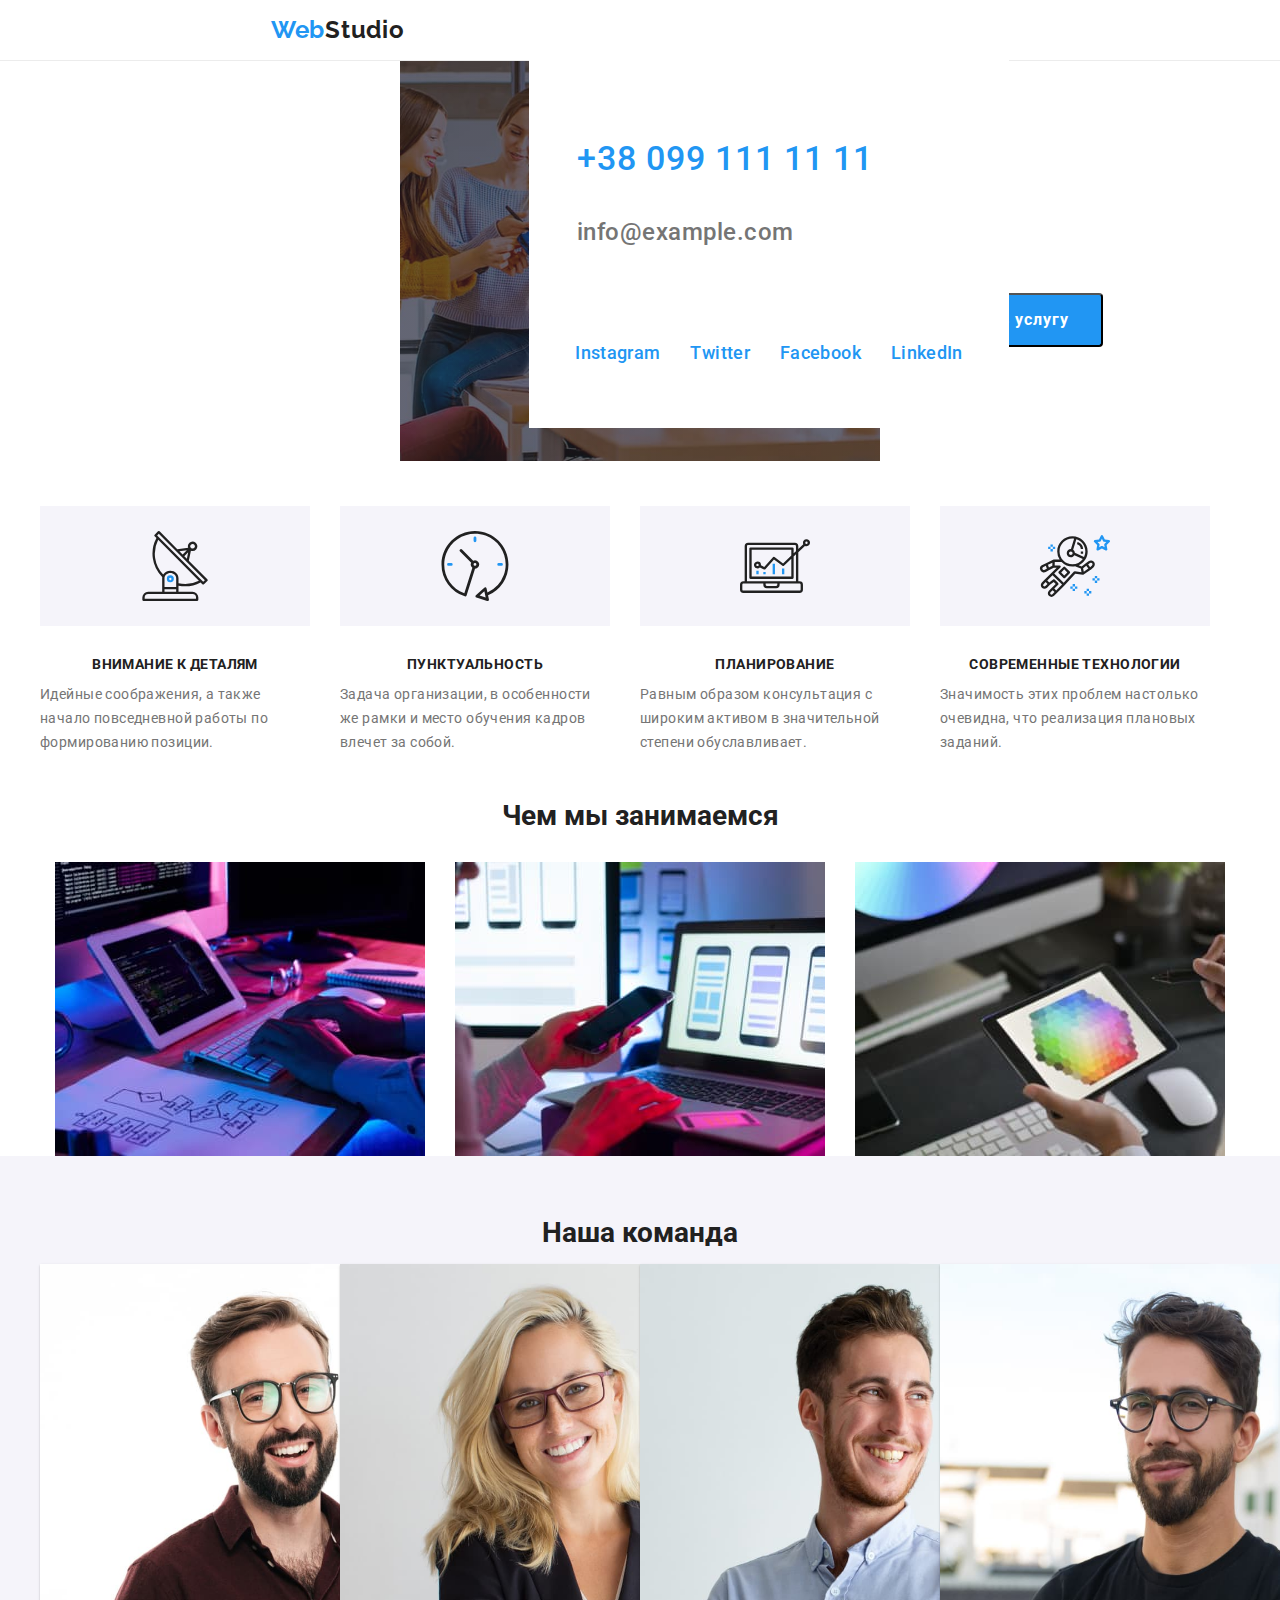
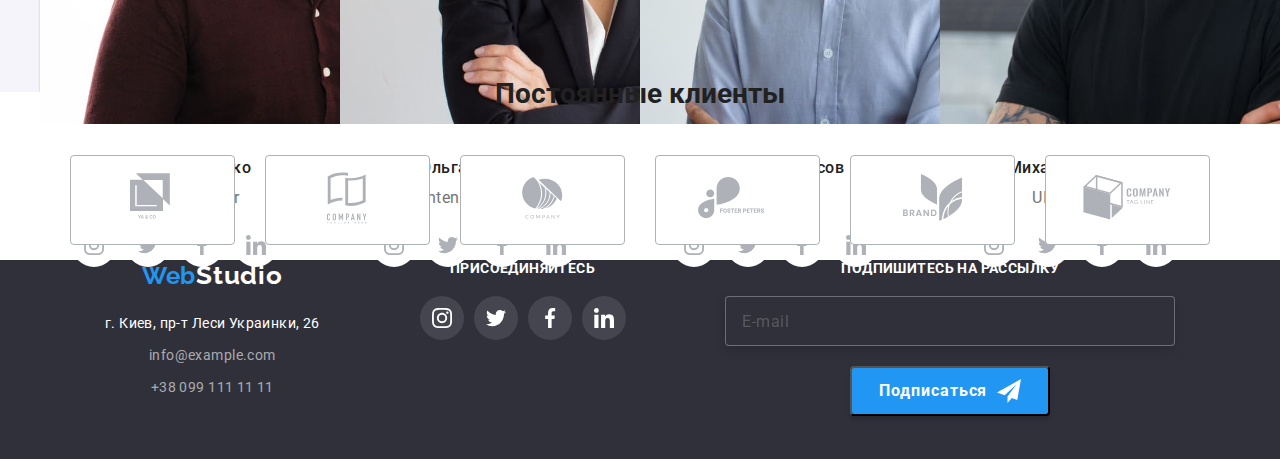
==== index.html @ 75345b0c "Мобильные блоки" ====
<!DOCTYPE html>
<html lang="en">
<head>
    <meta charset="UTF-8">
    <meta name="viewport" content="width=device-width, initial-scale=1.0">
    <title>Document</title>
    <link rel ="stylesheet" href = "https://cdnjs.cloudflare.com/ajax/libs/modern-normalize/1.0.0/modern-normalize.min.css">
    <link rel="preconnect" href="https://fonts.gstatic.com">
    <link href="https://fonts.googleapis.com/css2?family=Raleway:wght@700&family=Roboto:wght@400;500;700;900&display=swap" rel="stylesheet">
    <link rel="stylesheet" href="./css/main.min.css">
</head>

<body>
    <!-- Шапка сайта -->
    <header>
        <div class="container header">
            <a href="" class="logo-header"><span class="logo-web">Web</span>Studio</a>

            <button class="menu-button is-open" width="40" height="40" data-menu-button>
                <svg class="header-menu" width="24" height="16" aria-label="Переключатель мобильного меню">
                    <use class="icon-menu" href="./images/symbol-defs.svg#icon-open-menu"></use>
                    <use class="icon-cross" href="./images/symbol-defs.svg#icon-close-menu"></use>
                </svg>
            </button>

            <div class="menu-container is-open" id="menu-container" data-menu>
                <div class="navigation">
                    <ul class="site-nav">
                        <li class="list-element"><a href="" class="link current-color">Студия</a></li>
                        <li class="list-element"><a href="./portfolio.html" class="link">Портфолио</a></li>
                        <li class="list-element"><a href="" class="link">Контакты</a></li>
                    </ul>
                </div>
                <div class="contacts">
                    <address class="header-address">
                        <a href="mailto:info@example.com" class="contact mail">
                            <svg class="nav-icon" width="16" height="12">
                                <use href="./images/symbol-defs.svg#icon-mail"></use>
                            </svg>
                            info@example.com</a>
                        <a href="tel:+380991111111" class="contact call">
                            <svg class="nav-icon" width="10" height="16">
                                <use href="./images/symbol-defs.svg#icon-tel"></use>
                            </svg>
                            +38 099 111 11 11</a>
                    </address>

                    <ul class="list social-networks">
                        <li class="list-element">
                            <a href="" class="link-social">Instagram</a>
                        </li>
                        <li class="list-element">
                            <a href="" class="link-social">Twitter</a>
                        </li>
                        <li class="list-element">
                            <a href="" class="link-social">Facebook</a>
                        </li>
                        <li class="list-element">
                            <a href="" class="link-social">LinkedIn</a>
                        </li>
                    </ul>
                </div>
            </div>
        </div>
    </header>

    <main>
        <!-- Герой -->
        <section class="hero">
            <div class="container">
                <h1 class="hero-title">Эффективные решения <br> для вашего бизнеса</h1>
                <button class="hero-button" data-modal-open>Заказать услугу</button>
                <div class="backdrop is-hidden" data-modal>
                    <div class="modal">
                        <button class="button-closer" data-modal-close>
                            <svg width="11" height="11" class="closer-icon">
                                <use href="./images/symbol-defs.svg#icon-modal-close"></use>
                            </svg>
                        </button>
                        
                        <form class="form">

                            <h2 class="form-heading">Оставьте свои данные, мы вам перезвоним</h2>
        
                            <div class="form-field">
                                <label class="form-label">
                                    <span class="form-name">Имя</span>
                                    <input type="text" class="form-input text" name="name" placeholder=" ">
                                    <svg width="12" height="12" class="icon-modal">
                                        <use href="./images/symbol-defs.svg#icon-name"></use>
                                    </svg>                                  
                                </label>

                                <label class="form-label">
                                    <span class="form-name">Телефон</span>
                                    <input type="tel" class="form-input tel" name="tel" placeholder=" ">
                                    <svg width="14" height="14" class="icon-modal">
                                        <use href="./images/symbol-defs.svg#icon-phone"></use>
                                    </svg>  
                                        
                                </label>
        
                                <label class="form-label">
                                    <span class="form-name">Почта</span>
                                    <input type="email" class="form-input email" name="mail" placeholder=" ">
                                    <svg width="16" height="12" class="icon-modal">
                                        <use href="./images/symbol-defs.svg#icon-email"></use>
                                    </svg>
                                </label>

                                <label class="form-label">
                                    <span class="form-name">Комментарий</span>
                                    <textarea name="comment" placeholder="Введите текст"></textarea>
                                </label>

                                <label class="agreement">
                                    <input class="checkbox" type="checkbox" name="agreement">
                                    <svg class="agreement-icon">
                                        <use href="./images/symbol-defs.svg#icon-agree"></use>
                                    </svg>
                                    <span class="checkbox-text">Соглашаюсь с рассылкой и принимаю
                                    <a href="" class="conditions">Условия договора</a></span>
                                </label>

                                <button type="submit">Отправить</button>
                            </div>
                        </form>
                    </div>
                </div>
            </div>
        </section>
        
        <!-- Качества -->
        <section class="section qualities">
            <div class="container qualities">
                <h2 class="container-title visually-hiden">Качества</h2>
        
                <ul class="list qualities">
                    <li class="list-element">
                        <div class="qualities-icon">
                            <svg class="icon">
                                <use href="./images/symbol-defs.svg#icon-antenna"></use>
                            </svg>
                        </div>
                        <div class="qualities-text">
                            <h3 class="qualities-title">Внимание к деталям</h3>
                            <p class="qualities-paragraph">
                                Идейные соображения, а также начало повседневной работы по формированию позиции.
                            </p>
                        </div>
                    </li>
                    <li class="list-element">
                        <div class="qualities-icon">
                            <svg class="icon">
                                <use href="./images/symbol-defs.svg#icon-clock"></use>
                            </svg>
                        </div>
                        <div class="qualities-text">
                            <h3 class="qualities-title">Пунктуальность</h3>
                            <p class="qualities-paragraph">
                                Задача организации, в особенности же рамки и место обучения кадров влечет за собой.
                            </p>
                        </div>
                    </li>
                    <li class="list-element">
                        <div class="qualities-icon">
                            <svg class="icon">
                                <use href="./images/symbol-defs.svg#icon-diagram"></use>
                            </svg>
                        </div>
                        <div class="qualities-text">
                            <h3 class="qualities-title">Планирование</h3>
                            <p class="qualities-paragraph">
                                Равным образом консультация с широким активом в значительной степени обуславливает. 
                            </p>
                        </div>
                    </li>
                    <li class="list-element">
                        <div class="qualities-icon">
                            <svg class="icon">
                                <use href="./images/symbol-defs.svg#icon-astronaut"></use>
                            </svg>
                        </div>
                        <div class="qualities-text">
                            <h3 class="qualities-title">Современные технологии</h3>
                            <p class="qualities-paragraph">
                                Значимость этих проблем настолько очевидна, что реализация плановых заданий.
                            </p>
                        </div>
                    </li>
                </ul>
            </div>
         </section>

                <!-- Чем мы занимаемся -->
        <section class="section direction">
            <div class="container direction">
                <h2 class="container-title">Чем мы занимаемся</h2>
        
                <ul class="list direction">
                    <li class="list-element">
                        <div class="direction-block">
                            <img src="./images/computer.jpg" alt="Компьютер" width="370" height="294">
                            <p class="direction-text">Десктопные приложения</p>
                        </div>
                    </li>
                    <li class="list-element">
                        <div class="direction-block">
                            <img src="./images/telephone.jpg" alt="Телефон" width="370" height="294">
                            <p class="direction-text">Мобильные приложения</p>
                        </div>
                    </li>
                    <li class="list-element">
                        <div class="direction-block">
                            <img src="./images/tablet.jpg" alt="Планшет" width="370" height="294">
                            <p class="direction-text">Дизайнерские решения</p>
                        </div>
                    </li>
                </ul>
            </div>
        </section>
        
        <!--    Наша команда -->
         <section class="section team">
             <div class="container team">
                <h2 class="container-title">Наша команда</h2>
                
                <ul class="list team">
                    <li class="list-element">
                        <img src="./images/igor.jpg" alt="igor" width="450" height="460">
                        <div class="info">
                            <h3 class="specialist">Игорь Демьяненко</h3>
                            <p class="position">Product Designer</p>
                            <ul class="social-networks">
                                <li class="social-element">
                                    <a href="#" class="icon">
                                        <svg class="icon-social" width="44" height="44">
                                            <use href="./images/symbol-defs.svg#icon-instagram"></use>
                                        </svg>
                                    </a>
                                </li>
                                <li class="social-element">
                                    <a href="#" class="icon">
                                        <svg class="icon-social" width="44" height="44">
                                            <use href="./images/symbol-defs.svg#icon-twitter"></use>
                                        </svg>
                                    </a>
                                </li>
                                <li class="social-element">
                                    <a href="#" class="icon">
                                        <svg class="icon-social" width="44" height="44">
                                            <use href="./images/symbol-defs.svg#icon-facebook"></use>
                                        </svg>
                                    </a>
                                </li>
                                <li class="social-element">
                                    <a href="#" class="icon">
                                        <svg class="icon-social" width="44" height="44">
                                            <use href="./images/symbol-defs.svg#icon-linkedin"></use>
                                        </svg>
                                    </a>
                                </li>
                            </ul>
                        </div>
                    </li>
                    <li class="list-element">
                        <img src="./images/olga.jpg" alt="olga" width="450" height="460">
                        <div class="info">
                            <h3 class="specialist">Ольга Репина</h3>
                            <p class="position">Frontend Developer</p>
                            <ul class="social-networks">
                                <li class="social-element">
                                    <a href="#" class="icon">
                                        <svg class="icon-social" width="44" height="44">
                                            <use href="./images/symbol-defs.svg#icon-instagram"></use>
                                        </svg>
                                    </a>
                                </li>
                                <li class="social-element">
                                    <a href="#" class="icon">
                                        <svg class="icon-social" width="44" height="44">
                                            <use href="./images/symbol-defs.svg#icon-twitter"></use>
                                        </svg>
                                    </a>
                                </li>
                                <li class="social-element">
                                    <a href="#" class="icon">
                                        <svg class="icon-social" width="44" height="44">
                                            <use href="./images/symbol-defs.svg#icon-facebook"></use>
                                        </svg>
                                    </a>
                                </li>
                                <li class="social-element">
                                    <a href="#" class="icon">
                                        <svg class="icon-social" width="44" height="44">
                                            <use href="./images/symbol-defs.svg#icon-linkedin"></use>
                                        </svg>
                                    </a>
                                </li>
                            </ul>
                        </div>
                    </li>
                    <li class="list-element">
                        <img src="./images/nickol.jpg" alt="nickol" width="450" height="460">
                        <div class="info">
                            <h3 class="specialist">Николай Тарасов</h3>
                            <p class="position">Marketing</p>
                            <ul class="social-networks">
                                <li class="social-element">
                                    <a href="#" class="icon">
                                        <svg class="icon-social" width="44" height="44">
                                            <use href="./images/symbol-defs.svg#icon-instagram"></use>
                                        </svg>
                                    </a>
                                </li>
                                <li class="social-element">
                                    <a href="#" class="icon">
                                        <svg class="icon-social" width="44" height="44">
                                            <use href="./images/symbol-defs.svg#icon-twitter"></use>
                                        </svg>
                                    </a>
                                </li>
                                <li class="social-element">
                                    <a href="#" class="icon">
                                        <svg class="icon-social" width="44" height="44">
                                            <use href="./images/symbol-defs.svg#icon-facebook"></use>
                                        </svg>
                                    </a>
                                </li>
                                <li class="social-element">
                                    <a href="#" class="icon">
                                        <svg class="icon-social" width="44" height="44">
                                            <use href="./images/symbol-defs.svg#icon-linkedin"></use>
                                        </svg>
                                    </a>
                                </li>
                            </ul>
                        </div>
                    </li>
                    <li class="list-element">
                        <img src="./images/misha.jpg" alt="misha" width="450" height="460">
                        <div class="info">
                            <h3 class="specialist">Михаил Ермаков</h3>
                            <p class="position">UI Designer</p>
                            <ul class="social-networks">
                                <li class="social-element">
                                    <a href="#" class="icon">
                                        <svg class="icon-social" width="44" height="44">
                                            <use href="./images/symbol-defs.svg#icon-instagram"></use>
                                        </svg>
                                    </a>
                                </li>
                                <li class="social-element">
                                    <a href="#" class="icon">
                                        <svg class="icon-social" width="44" height="44">
                                            <use href="./images/symbol-defs.svg#icon-twitter"></use>
                                        </svg>
                                    </a>
                                </li>
                                <li class="social-element">
                                    <a href="#" class="icon">
                                        <svg class="icon-social" width="44" height="44">
                                            <use href="./images/symbol-defs.svg#icon-facebook"></use>
                                        </svg>
                                    </a>
                                </li>
                                <li class="social-element">
                                    <a href="#" class="icon">
                                        <svg class="icon-social" width="44" height="44">
                                            <use href="./images/symbol-defs.svg#icon-linkedin"></use>
                                        </svg>
                                    </a>
                                </li>
                            </ul>
                        </div>
                    </li>
                </ul>
            </div>
        </section>
        <section class="section clients">
            <div class="container clients">
                <h3 class="container-title">Постоянные клиенты</h3>
                <ul class="list-clients">
                    <li class="list-element">
                        <a href="" class="link">
                            <svg class="icon-client" width="44" height="49">
                                <use href="./images/symbol-defs.svg#icon-client-1"></use>
                            </svg>
                        </a>
                    </li>
                    <li class="list-element">
                         <a href="" class="link">
                            <svg class="icon-client" width="40" height="52">
                                <use href="./images/symbol-defs.svg#icon-client-2"></use>
                            </svg>
                         </a>
                    </li>
                    <li class="list-element">
                        <a href="" class="link">
                            <svg class="icon-client" width="41" height="42">
                                <use href="./images/symbol-defs.svg#icon-client-3"></use>
                            </svg>
                        </a>
                    </li>
                    <li class="list-element">
                        <a href="" class="link">
                            <svg class="icon-client" width="79" height="42">
                                <use href="./images/symbol-defs.svg#icon-client-4"></use>
                            </svg>
                        </a>
                    </li>
                    <li class="list-element">
                        <a href="" class="link">
                            <svg class="icon-client" width="59" height="47">
                                <use href="./images/symbol-defs.svg#icon-client-5"></use>
                            </svg>
                        </a>
                    </li>
                    <li class="list-element">
                        <a href="" class="link">
                            <svg class="icon-client" width="88" height="45">
                                <use href="./images/symbol-defs.svg#icon-client-6"></use>
                            </svg>
                        </a>
                    </li>
                </ul>
             </div>
         </section>

    </main>

    <!-- Футер -->
      <footer>
          <section class="section footer">
            <div class="container footer">
                <h2 class="container-title visually-hiden">Футер</h2>
                <div class="footer-links">
                    <div class="footer-nav">
                        <address class="footer-address">
                            <a href="" class="logo-footer"><span class="logo-web">Web</span>Studio</a>
                            <p>г. Киев, пр-т Леси Украинки, 26</p>
                            <a href="mailto:info@example.com" class="contact">info@example.com</a>
                            <a href="tel:+380991111111" class="contact">+38 099 111 11 11</a>
                        </address>
                    </div>
                    <div class="container-beactive">
                        <div class="container-social">
                            <p class="footer-text">Присоединяйтесь</p>
                            <ul class="social-networks">
                                <li class="social-element">
                                    <a href="" class="icon">
                                        <svg class="icon-social" width="44" height="44">
                                            <use href="./images/symbol-defs.svg#icon-instagram"></use>
                                        </svg>
                                    </a>
                                </li>
                                <li class="social-element">
                                    <a href="" class="icon">
                                        <svg class="icon-social" width="44" height="44">
                                            <use href="./images/symbol-defs.svg#icon-twitter"></use>
                                        </svg>
                                    </a>
                                </li>
                                <li class="social-element">
                                    <a href="" class="icon">
                                        <svg class="icon-social" width="44" height="44">
                                            <use href="./images/symbol-defs.svg#icon-facebook"></use>
                                        </svg>
                                    </a>
                                </li>
                                <li class="social-element">
                                    <a href="" class="icon">
                                        <svg class="icon-social" width="44" height="44">
                                            <use href="./images/symbol-defs.svg#icon-linkedin"></use>
                                        </svg>
                                    </a>
                                </li>
                            </ul>
                        </div>
                    </div>
                    <div class="container-subscribe">
                        <p class="text-subscribe">Подпишитесь на рассылку</p>
                        <input type="email" class="footer-input" name="mail" placeholder="E-mail">
                        <button class="footer-button">Подписаться
                            <svg class="icon-send" width="24" height="24">
                                <use href="./images/symbol-defs.svg#icon-send"></use>
                            </svg>
                        </button>
                    </div>
                </div>            
            </div>
        </section>
    </footer>
    <script src="./js/modal.js"></script>
    <script src="./js/menu.js"></script>
</body>

</html>
---- css/main.min.css ----
body{background-color:#fff;color:#212121;font-family:Roboto,sans-serif}body.modal-open{overflow:hidden}.container{padding-right:15px;padding-left:15px;margin:0 auto;width:480px}@media screen and (min-width: 768px){.container{width:768px}}@media screen and (min-width: 1200px){.container{width:1200px}}h1,h2,h3,li,a,ul,p{margin-top:0;margin-bottom:0;padding:0}li{list-style:none}a{text-decoration:none}.visually-hiden{position:absolute;clip:rect(0 0 0 0);width:1px;height:1px;margin:-1px}.section-title{margin-bottom:50px;font-weight:bold;font-size:36px;line-height:1.6;text-align:center;letter-spacing:.03em}.container-title{text-align:center;font-size:28px;line-height:33px;margin-bottom:30px}header{border-bottom:1px solid #ececec;position:relative}.container.header{display:-webkit-box;display:-ms-flexbox;display:flex;-webkit-box-align:center;-ms-flex-align:center;align-items:center;-webkit-box-pack:justify;-ms-flex-pack:justify;justify-content:space-between;width:480px;height:60px}@media screen and (min-width: 480px){.container.header{width:480px}}@media screen and (min-width: 768px){.container.header{width:768px}}.logo-header{color:#212121;font-family:Raleway;font-style:normal;font-weight:bold;font-size:24px;line-height:28px;letter-spacing:.03em;text-decoration:none}.logo-web{color:#2196f3;font-family:Raleway;font-style:normal;font-weight:bold;font-size:24px;line-height:28px;letter-spacing:.03em;text-decoration:none}.menu-button{display:-webkit-inline-box;display:-ms-inline-flexbox;display:inline-flex;margin-top:10px;margin-bottom:10px;border:none;background-color:transparent;cursor:pointer;z-index:1}@media screen and (min-width: 768px){.menu-button{display:none}}.menu-button .icon-cross{display:none}.menu-button.is-open .icon-cross{display:block}.menu-button.is-open .icon-menu{display:none}.menu-container{display:none;position:absolute;top:0;left:0;width:480px;height:796px;background-color:#fff}.menu-container.is-open{display:-webkit-box;display:-ms-flexbox;display:flex;-webkit-box-orient:vertical;-webkit-box-direction:normal;-ms-flex-direction:column;flex-direction:column;-webkit-box-pack:justify;-ms-flex-pack:justify;justify-content:space-between}@media screen and (min-width: 768px){.menu-container{display:-webkit-box;display:-ms-flexbox;display:flex;-webkit-box-pack:justify;-ms-flex-pack:justify;justify-content:space-between;position:relative}}.navigation,.header-address,.list.social-networks{padding:40px 48px 40px 48px}.site-nav{display:-webkit-box;display:-ms-flexbox;display:flex;-webkit-box-orient:vertical;-webkit-box-direction:normal;-ms-flex-direction:column;flex-direction:column;-webkit-box-pack:start;-ms-flex-pack:start;justify-content:start}.site-nav .list-element{margin-bottom:32px}.site-nav .link{position:relative;color:#212121;font-weight:500;font-size:40px;line-height:47px;letter-spacing:.02em;-webkit-transition:color 250ms cubic-bezier(0.4, 0, 0.2, 1);transition:color 250ms cubic-bezier(0.4, 0, 0.2, 1)}.site-nav .link:hover,.site-nav .link:focus{color:#2196f3}.site-nav .link::after{position:absolute;content:"";display:none;left:0;bottom:0;width:100%;height:4px;background-color:#2196f3;border-radius:2px;-webkit-transform:scaleX(0);transform:scaleX(0);-webkit-transition:-webkit-transform 250ms cubic-bezier(0.4, 0, 0.2, 1);transition:-webkit-transform 250ms cubic-bezier(0.4, 0, 0.2, 1);transition:transform 250ms cubic-bezier(0.4, 0, 0.2, 1);transition:transform 250ms cubic-bezier(0.4, 0, 0.2, 1), -webkit-transform 250ms cubic-bezier(0.4, 0, 0.2, 1)}.site-nav .link:hover::after{-webkit-transform:scaleX(1);transform:scaleX(1)}.site-nav .link:focus::after{-webkit-transform:scaleX(1);transform:scaleX(1);background-color:#2196f3}@media screen and (min-width: 768px){.site-nav{font-weight:500;font-size:14px;line-height:1.14;letter-spacing:.02em;margin-right:50px;height:80px}}.list-element .current-color{color:#2196f3}.list-element .current-color::after{-webkit-transform:scaleX(1);transform:scaleX(1)}.header-address{display:-webkit-box;display:-ms-flexbox;display:flex;-webkit-box-orient:vertical;-webkit-box-direction:reverse;-ms-flex-direction:column-reverse;flex-direction:column-reverse;font-style:normal;font-weight:500;font-size:14px;line-height:1.14;letter-spacing:.02em}.header-address .nav-icon{display:none}.header-address .call{font-family:Roboto;font-style:normal;font-weight:500;font-size:34px;line-height:40px;color:#2196f3;margin-bottom:32px}.header-address .mail{font-family:Roboto;font-style:normal;font-weight:500;font-size:24px;line-height:28px;letter-spacing:.02em;color:#757575}.list.social-networks{display:-webkit-box;display:-ms-flexbox;display:flex}.list-element .link-social{font-family:Roboto;font-style:normal;font-weight:500;font-size:18px;line-height:22px;letter-spacing:.02em;color:#2196f3}.hero{background-image:-webkit-gradient(linear, left top, right top, from(rgba(47, 48, 58, 0.4)), to(rgba(47, 48, 58, 0.4))),url(../images/hero.jpg);background-image:linear-gradient(to right, rgba(47, 48, 58, 0.4), rgba(47, 48, 58, 0.4)),url(../images/hero.jpg);background-size:cover;background-position:50% 50%;background-repeat:no-repeat;max-width:480px;height:400px;text-align:center;margin:0 auto;padding-top:118px}.hero-title{color:#fff;font-weight:900;font-size:26px;line-height:42px;text-align:center;letter-spacing:.06em;text-transform:uppercase}.hero-button{color:#fff;background-color:#2196f3;font-weight:bold;font-size:16px;line-height:30px;display:-webkit-box;display:-ms-flexbox;display:flex;-webkit-box-align:center;-ms-flex-align:center;align-items:center;text-align:center;letter-spacing:.06em;text-decoration:none;display:inline-block;margin-top:30px;text-align:center;border-radius:4px;padding:10px 32px;cursor:pointer}.button{background-color:#f5f4fa;font-family:Roboto;font-weight:500;font-size:16px;line-height:1.62;letter-spacing:.03em;display:inline-block;text-align:center;border:none;padding:6px 22px;cursor:pointer;-webkit-transition:250ms cubic-bezier(0.4, 0, 0.2, 1);transition:250ms cubic-bezier(0.4, 0, 0.2, 1)}.button:hover,.button:focus{color:#fff;background-color:#2196f3;-webkit-box-shadow:0px 3px 1px rgba(0,0,0,.1),0px 1px 2px rgba(0,0,0,.08),0px 2px 2px rgba(0,0,0,.12);box-shadow:0px 3px 1px rgba(0,0,0,.1),0px 1px 2px rgba(0,0,0,.08),0px 2px 2px rgba(0,0,0,.12);border-radius:4px}.backdrop{position:fixed;top:0;left:0;width:100%;height:100%;background-color:rgba(0,0,0,.2);opacity:1;-webkit-transition:opacity 250ms cubic-bezier(0.4, 0, 0.2, 1);transition:opacity 250ms cubic-bezier(0.4, 0, 0.2, 1)}.backdrop.is-hidden{opacity:0;pointer-events:none}.backdrop.is-hidden .modal{-webkit-transform:translate(-50%, -50%) scale(1.1);transform:translate(-50%, -50%) scale(1.1)}.modal{position:relative;top:50%;left:50%;width:528px;height:581px;-webkit-box-shadow:0px 1px 3px rgba(0,0,0,.12),0px 1px 1px rgba(0,0,0,.14),0px 2px 1px rgba(0,0,0,.2);box-shadow:0px 1px 3px rgba(0,0,0,.12),0px 1px 1px rgba(0,0,0,.14),0px 2px 1px rgba(0,0,0,.2);border-radius:4px;background-color:#fff;-webkit-transform:translate(-50%, -50%) scale(1);transform:translate(-50%, -50%) scale(1);-webkit-transition:-webkit-transform 250ms cubic-bezier(0.4, 0, 0.2, 1);transition:-webkit-transform 250ms cubic-bezier(0.4, 0, 0.2, 1);transition:transform 250ms cubic-bezier(0.4, 0, 0.2, 1);transition:transform 250ms cubic-bezier(0.4, 0, 0.2, 1), -webkit-transform 250ms cubic-bezier(0.4, 0, 0.2, 1)}.button-closer{position:absolute;display:inline-block;top:0;right:0;margin-right:8px;margin-top:8px;width:30px;height:30px;border-radius:50%;border:1px solid rgba(0,0,0,.1);background-color:#fff;cursor:pointer;z-index:1}.button-closer:focus-within .closer-icon,.button-closer:hover .closer-icon{color:#2196f3}.closer-icon{fill:currentColor;color:#212121;-webkit-transition:color 250ms cubic-bezier(0.4, 0, 0.2, 1);transition:color 250ms cubic-bezier(0.4, 0, 0.2, 1)}.form{position:absolute;top:0;left:0;width:100%;height:100%;margin-left:auto;margin-right:auto;padding:40px}.form-heading{font-family:Roboto;font-style:normal;font-weight:bold;text-align:center;font-size:20px;line-height:23px;letter-spacing:.03em;margin-bottom:12px;color:#212121}.form-field{position:relative;display:-webkit-box;display:-ms-flexbox;display:flex;-webkit-box-orient:vertical;-webkit-box-direction:normal;-ms-flex-direction:column;flex-direction:column;-webkit-box-pack:start;-ms-flex-pack:start;justify-content:start;width:100%;margin-bottom:28px}.form-field button{font-family:#212121;font-style:normal;font-weight:bold;font-size:16px;line-height:30px;letter-spacing:.06em;color:#fff;width:200px;height:50px;margin-top:30px;margin-left:auto;margin-right:auto;background:#2196f3;-webkit-box-shadow:0px 4px 4px rgba(0,0,0,.15);box-shadow:0px 4px 4px rgba(0,0,0,.15);border-radius:4px;cursor:pointer}.form-label{position:relative;display:-webkit-box;display:-ms-flexbox;display:flex;-webkit-box-orient:vertical;-webkit-box-direction:normal;-ms-flex-direction:column;flex-direction:column;width:100%;-webkit-transition:250ms cubic-bezier(0.4, 0, 0.2, 1);transition:250ms cubic-bezier(0.4, 0, 0.2, 1)}.form-label:not(:first-child){margin-top:10px}.form-label:hover .icon-modal,.form-label:focus-within .icon-modal{color:#2196f3}.form-label:hover .form-input,.form-label:focus .form-input{border:1px solid #2196f3}.form-label textarea{font-family:Roboto;font-style:normal;font-weight:normal;line-height:14px;font-size:12px;letter-spacing:.01em;height:120px;resize:none;border:1px solid rgba(33,33,33,.2);-webkit-box-sizing:border-box;box-sizing:border-box;border-radius:4px;padding:12px 14px 12px 14px;outline:none;cursor:pointer;-webkit-transition:250ms cubic-bezier(0.4, 0, 0.2, 1);transition:250ms cubic-bezier(0.4, 0, 0.2, 1)}.form-label textarea::-webkit-input-placeholder{opacity:.5;color:#757575}.form-label textarea::-moz-placeholder{opacity:.5;color:#757575}.form-label textarea:-ms-input-placeholder{opacity:.5;color:#757575}.form-label textarea::-ms-input-placeholder{opacity:.5;color:#757575}.form-label textarea::placeholder{opacity:.5;color:#757575}.form-label:hover textarea,.form-label textarea:focus{border:1px solid #2196f3}.form-name{display:-webkit-box;display:-ms-flexbox;display:flex;font-family:Roboto;font-style:normal;line-height:14px;font-size:12px;-webkit-box-pack:start;-ms-flex-pack:start;justify-content:start;margin-bottom:4px;color:#757575}.icon-modal{position:absolute;bottom:0;left:0;margin-left:15px;margin-top:14px;margin-bottom:14px;cursor:pointer;fill:currentColor;color:#212121;-webkit-transition:color 250ms cubic-bezier(0.4, 0, 0.2, 1);transition:color 250ms cubic-bezier(0.4, 0, 0.2, 1)}.form-input{height:40px;border:1px solid rgba(33,33,33,.2);-webkit-box-sizing:border-box;box-sizing:border-box;border-radius:4px;padding-left:42px;outline:none;cursor:pointer;-webkit-transition:250ms cubic-bezier(0.4, 0, 0.2, 1);transition:250ms cubic-bezier(0.4, 0, 0.2, 1)}.form-input:hover,.form-input:focus{border:1px solid #2196f3}.form-input:hover .icon-modal,.form-input:focus-within .icon-modal{color:#2196f3}.checkbox{position:absolute;width:1px;height:1px;margin:-1px;border:0;padding:0;clip:rect(0 0 0 0);overflow:hidden}.checkbox:checked+.agreement-icon{border-color:#2196f3;background-color:#2196f3;background-size:contain;background-origin:border-box}.agreement{display:-webkit-box;display:-ms-flexbox;display:flex;-webkit-box-pack:center;-ms-flex-pack:center;justify-content:center;-webkit-box-align:center;-ms-flex-align:center;align-items:center;margin-top:25px;cursor:pointer}.agreement-icon{display:inline-block;width:16px;height:15px;margin-right:9px;border:2px solid #212121;background-color:#fff;border-radius:2px;-webkit-transition:250ms cubic-bezier(0.4, 0, 0.2, 1);transition:250ms cubic-bezier(0.4, 0, 0.2, 1)}.checkbox-text{font-family:Roboto;font-style:normal;font-weight:normal;font-size:14px;line-height:24px;letter-spacing:.03em;color:#757575}.checkbox-text .conditions{font-family:Roboto;font-style:normal;font-weight:normal;font-size:14px;line-height:24px;letter-spacing:.03em;color:#2196f3}.container.qualities{margin-top:60px;margin-bottom:30px}.list.qualities{display:block;margin-bottom:30px}@media screen and (min-width: 768px){.list.qualities{display:-webkit-box;display:-ms-flexbox;display:flex;-ms-flex-wrap:wrap;flex-wrap:wrap;-ms-flex-preferred-size:calc((100% - 4 * 15px) / 2);flex-basis:calc((100% - 4 * 15px) / 2);margin:-15px}}.qualities-icon{display:-webkit-box;display:-ms-flexbox;display:flex;-webkit-box-pack:center;-ms-flex-pack:center;justify-content:center;padding-top:25px;padding-bottom:25px;width:450px;height:120px;margin-bottom:30px;background-color:#f5f4fa}@media screen and (min-width: 768px){.qualities-icon{width:354px}}@media screen and (min-width: 1200px){.qualities-icon{width:270px}}.qualities-text{width:450px;margin-bottom:30px}@media screen and (min-width: 768px){.qualities-text{width:354px}}@media screen and (min-width: 1200px){.qualities-text{width:270px}}.qualities-title{font-weight:bold;font-size:14px;line-height:16px;letter-spacing:.03em;text-transform:uppercase;text-align:center;margin-bottom:10px}.qualities-paragraph{color:#757575;font-size:14px;line-height:24px;letter-spacing:.03em}.section.direction{display:none}@media screen and (min-width: 1200px){.section.direction{display:block}}.list.direction{display:-webkit-box;display:-ms-flexbox;display:flex}.direction-block{display:-webkit-box;display:-ms-flexbox;display:flex;position:relative;width:370px;height:294px;overflow:hidden;cursor:pointer}.direction-block::before{position:absolute;content:"";width:100%;height:70px;bottom:0;left:0;background-color:rgba(47,48,58,.8);-webkit-transform:translateY(100%);transform:translateY(100%);-webkit-transition:-webkit-transform 250ms cubic-bezier(0.4, 0, 0.2, 1);transition:-webkit-transform 250ms cubic-bezier(0.4, 0, 0.2, 1);transition:transform 250ms cubic-bezier(0.4, 0, 0.2, 1);transition:transform 250ms cubic-bezier(0.4, 0, 0.2, 1), -webkit-transform 250ms cubic-bezier(0.4, 0, 0.2, 1)}.direction-block:hover::before,.direction-block:focus::before{-webkit-transform:translateY(0%);transform:translateY(0%)}.direction-block:hover .direction-text,.direction-block:hover .direction-text{-webkit-transform:translateY(0%);transform:translateY(0%)}.direction-text{position:absolute;display:-webkit-box;display:-ms-flexbox;display:flex;font-size:14px;line-height:16px;text-align:center;-webkit-box-pack:center;-ms-flex-pack:center;justify-content:center;-webkit-box-align:center;-ms-flex-align:center;align-items:center;bottom:0;left:0;width:100%;height:70px;text-transform:uppercase;color:#fff;-webkit-transform:translateY(100%);transform:translateY(100%);-webkit-transition:-webkit-transform 250ms cubic-bezier(0.4, 0, 0.2, 1);transition:-webkit-transform 250ms cubic-bezier(0.4, 0, 0.2, 1);transition:transform 250ms cubic-bezier(0.4, 0, 0.2, 1);transition:transform 250ms cubic-bezier(0.4, 0, 0.2, 1), -webkit-transform 250ms cubic-bezier(0.4, 0, 0.2, 1)}.direction-block:hover .direction-text,.direction-block:hover .direction-text{-webkit-transform:translateY(0%);transform:translateY(0%)}.list-element:not(:last-child){margin-right:30px}.section.team{width:100%;background-color:#f5f4fa}.container.team{padding-top:60px}.list.team{display:block;margin-bottom:30px}@media screen and (min-width: 768px){.list.team{display:-webkit-box;display:-ms-flexbox;display:flex;-ms-flex-wrap:wrap;flex-wrap:wrap;-ms-flex-preferred-size:calc((100% - 4 * 15px) / 2);flex-basis:calc((100% - 4 * 15px) / 2);margin:-15px}}.team .list-element{background-color:#fff;-webkit-box-shadow:0px 1px 3px rgba(0,0,0,.12),0px 1px 1px rgba(0,0,0,.14),0px 2px 1px rgba(0,0,0,.2);box-shadow:0px 1px 3px rgba(0,0,0,.12),0px 1px 1px rgba(0,0,0,.14),0px 2px 1px rgba(0,0,0,.2);border-radius:0px 0px 4px 4px;width:450px;height:622px}@media screen and (min-width: 768px){.team .list-element{width:354px;height:536px}}@media screen and (min-width: 1200px){.team .list-element{width:270px;height:428px}}.specialist{font-weight:500;font-size:16px;line-height:1.2;text-align:center;letter-spacing:.03em;margin-top:30px}.position{color:#757575;font-size:16px;line-height:1.2;text-align:center;letter-spacing:.03em;margin-top:10px}.social-networks{display:-webkit-box;display:-ms-flexbox;display:flex;-webkit-box-pack:center;-ms-flex-pack:center;justify-content:center;margin-top:16px;margin-bottom:24px}.social-element{height:44px;width:44px;border-radius:50%;margin-bottom:24px;cursor:pointer;background-color:#fff;-webkit-transition:background-color 250ms cubic-bezier(0.4, 0, 0.2, 1);transition:background-color 250ms cubic-bezier(0.4, 0, 0.2, 1)}.social-element a{width:44px;height:44px;border-radius:50%;display:-webkit-box;display:-ms-flexbox;display:flex;-webkit-box-pack:center;-ms-flex-pack:center;justify-content:center;-webkit-box-align:center;-ms-flex-align:center;align-items:center}.social-element:not(:last-child){margin-right:10px}.social-element:hover,.social-element:focus{background-color:#2196f3}.social-element:hover .icon-social,.social-element:focus .icon-social{color:#fff}.icon-social{width:20px;height:20px;fill:currentColor;color:#afb1b8;-webkit-transition:color 250ms cubic-bezier(0.4, 0, 0.2, 1);transition:color 250ms cubic-bezier(0.4, 0, 0.2, 1)}.list-clients{display:-webkit-box;display:-ms-flexbox;display:flex;-ms-flex-wrap:wrap;flex-wrap:wrap}.clients .container-title{margin-bottom:30px}.clients .list-element{display:-webkit-box;display:-ms-flexbox;display:flex;-webkit-box-pack:center;-ms-flex-pack:center;justify-content:center;-webkit-box-align:center;-ms-flex-align:center;align-items:center;width:210px;height:90px;border:1px solid #afb1b8;border-radius:4px;margin:-15px;background-color:#fff;cursor:pointer;-webkit-transition:border 250ms cubic-bezier(0.4, 0, 0.2, 1);transition:border 250ms cubic-bezier(0.4, 0, 0.2, 1)}.clients .list-element:hover,.clients .list-element:focus{border:1px solid #2196f3}.clients .list-element:hover .icon-client,.clients .list-element:focus .icon-client{color:#2196f3}@media screen and (max-width: 767px){.clients .list-element{width:calc((100% - 4 * 15px) / 2);margin:15px}}@media screen and (min-width: 768px){.clients .list-element{width:calc((100% - 6 * 15px) / 3);margin:15px}}@media screen and (min-width: 1200px){.clients .list-element{width:calc((100% - 12 * 15px) / 6);margin:15px}}.icon-client{fill:currentColor;color:#afb1b8;-webkit-transition:color 250ms cubic-bezier(0.4, 0, 0.2, 1);transition:color 250ms cubic-bezier(0.4, 0, 0.2, 1)}.section.footer{background-color:#2f303a}.container.footer{text-align:center}.logo-footer{color:#fff;font-family:Raleway;font-style:normal;font-weight:bold;font-size:26px;line-height:1.2;letter-spacing:.03em;text-decoration:none}.footer-address p{font-family:Roboto;color:#fff;font-style:normal;font-weight:normal;font-size:14px;line-height:24px;letter-spacing:.03em;margin-top:20px}.contact{display:block;font-family:Roboto;font-style:normal;font-weight:normal;font-size:14px;line-height:24px;letter-spacing:.03em;color:rgba(255,255,255,.6);padding-top:8px}.footer-nav{margin-bottom:60px}.footer-text{font-weight:bold;font-size:14px;line-height:16px;letter-spacing:.03em;text-transform:uppercase;color:#fff;margin-bottom:20px}.container-subscribe{display:-webkit-box;display:-ms-flexbox;display:flex;-webkit-box-orient:vertical;-webkit-box-direction:normal;-ms-flex-direction:column;flex-direction:column;-webkit-box-align:center;-ms-flex-align:center;align-items:center}.text-subscribe{font-family:Roboto;font-style:normal;font-weight:bold;font-size:14px;line-height:16px;letter-spacing:.03em;text-transform:uppercase;color:#fff}.container-beactive .social-element{background-color:rgba(255,255,255,.1)}.container-beactive .social-element:hover,.container-beactive .social-element:focus{background-color:#2196f3}.container-beactive .icon-social{color:#fff;-webkit-transition:color 250ms cubic-bezier(0.4, 0, 0.2, 1);transition:color 250ms cubic-bezier(0.4, 0, 0.2, 1)}.container-beactive .icon-social:hover,.container-beactive .icon-social:focus{color:#fff}.footer-input::-webkit-input-placeholder{display:-webkit-box;display:flex;-webkit-box-align:center;align-items:center;font-family:Roboto;font-style:normal;font-weight:normal;font-size:16px;line-height:20px;letter-spacing:.03em;background-color:#2f303a;opacity:.6}.footer-input::-moz-placeholder{display:flex;align-items:center;font-family:Roboto;font-style:normal;font-weight:normal;font-size:16px;line-height:20px;letter-spacing:.03em;background-color:#2f303a;opacity:.6}.footer-input:-ms-input-placeholder{display:-ms-flexbox;display:flex;-ms-flex-align:center;align-items:center;font-family:Roboto;font-style:normal;font-weight:normal;font-size:16px;line-height:20px;letter-spacing:.03em;background-color:#2f303a;opacity:.6}.footer-input::-ms-input-placeholder{display:-ms-flexbox;display:flex;-ms-flex-align:center;align-items:center;font-family:Roboto;font-style:normal;font-weight:normal;font-size:16px;line-height:20px;letter-spacing:.03em;background-color:#2f303a;opacity:.6}.footer-input::placeholder{display:-webkit-box;display:-ms-flexbox;display:flex;-webkit-box-align:center;-ms-flex-align:center;align-items:center;font-family:Roboto;font-style:normal;font-weight:normal;font-size:16px;line-height:20px;letter-spacing:.03em;background-color:#2f303a;opacity:.6}.footer-input{height:50px;width:450px;margin-top:20px;padding-left:16px;color:#fff;background-color:#2f303a;outline:none;border:1px solid rgba(255,255,255,.3);-webkit-box-sizing:border-box;box-sizing:border-box;-webkit-filter:drop-shadow(0px 4px 4px rgba(0, 0, 0, 0.15));filter:drop-shadow(0px 4px 4px rgba(0, 0, 0, 0.15));border-radius:4px;-webkit-transition:250ms cubic-bezier(0.4, 0, 0.2, 1);transition:250ms cubic-bezier(0.4, 0, 0.2, 1)}.footer-input:hover,.footer-input:focus{border:1px solid #2196f3}.footer-button{display:-webkit-box;display:-ms-flexbox;display:flex;-webkit-box-align:center;-ms-flex-align:center;align-items:center;-webkit-box-pack:center;-ms-flex-pack:center;justify-content:center;height:50px;width:200px;margin-top:20px;background-color:#2196f3;-webkit-box-shadow:0px 4px 4px rgba(0,0,0,.15);box-shadow:0px 4px 4px rgba(0,0,0,.15);border-radius:4px;cursor:pointer;font-family:Roboto;font-style:normal;font-weight:bold;font-size:16px;line-height:30px;letter-spacing:.06em;color:#fff}.footer-button .icon-send{margin-left:10px}.footer-links{display:block}@media screen and (min-width: 768px){.footer-links{display:-webkit-box;display:-ms-flexbox;display:flex;-ms-flex-wrap:wrap;flex-wrap:wrap;-ms-flex-pack:distribute;justify-content:space-around}}.sort-buttons{padding-top:60px}.list.buttons{display:-webkit-box;display:-ms-flexbox;display:flex;-ms-flex-wrap:wrap;flex-wrap:wrap}.project-element{display:-webkit-box;display:-ms-flexbox;display:flex;width:450px;-webkit-box-shadow:0px 1px 1px rgba(0,0,0,.12),0px 4px 4px rgba(0,0,0,.06),1px 4px 6px rgba(0,0,0,.16);box-shadow:0px 1px 1px rgba(0,0,0,.12),0px 4px 4px rgba(0,0,0,.06),1px 4px 6px rgba(0,0,0,.16);margin-bottom:30px}.button-element{padding-right:8px;padding-bottom:15px}.list.projects{margin-top:40px}.description-block{margin-top:20px;margin-bottom:20px;margin-left:24px}.project{position:relative;border:1px solid #eee;text-decoration:none}.project:hover,.project:focus{-webkit-box-shadow:0px 1px 1px rgba(0,0,0,.12),0px 4px 4px rgba(0,0,0,.06),1px 4px 6px rgba(0,0,0,.16);box-shadow:0px 1px 1px rgba(0,0,0,.12),0px 4px 4px rgba(0,0,0,.06),1px 4px 6px rgba(0,0,0,.16)}.project:hover .project-block::before,.project:focus .project-block::before,.project:hover .project-description,.project:focus .project-description{-webkit-transform:translateY(0%);transform:translateY(0%)}.project-text{color:#757575;font-size:16px;line-height:1.87;letter-spacing:.03em;margin-top:4px}.project-block{position:relative;overflow:hidden}.project-block::before{position:absolute;content:"";width:100%;height:100%;background-color:#2196f3;bottom:0;left:0;-webkit-transform:translateY(100%);transform:translateY(100%);-webkit-transition:250ms cubic-bezier(0.4, 0, 0.2, 1);transition:250ms cubic-bezier(0.4, 0, 0.2, 1)}.project-description{position:absolute;font-size:18px;line-height:28px;letter-spacing:1,5;color:#fff;top:0;left:0;width:100%;height:100%;padding:77px 24px 77px 24px;-webkit-transform:translateY(100%);transform:translateY(100%);-webkit-transition:250ms cubic-bezier(0.4, 0, 0.2, 1);transition:250ms cubic-bezier(0.4, 0, 0.2, 1)}.project-title{color:#212121;font-size:18px;line-height:2;letter-spacing:.06em}/*# sourceMappingURL=main.min.css.map */
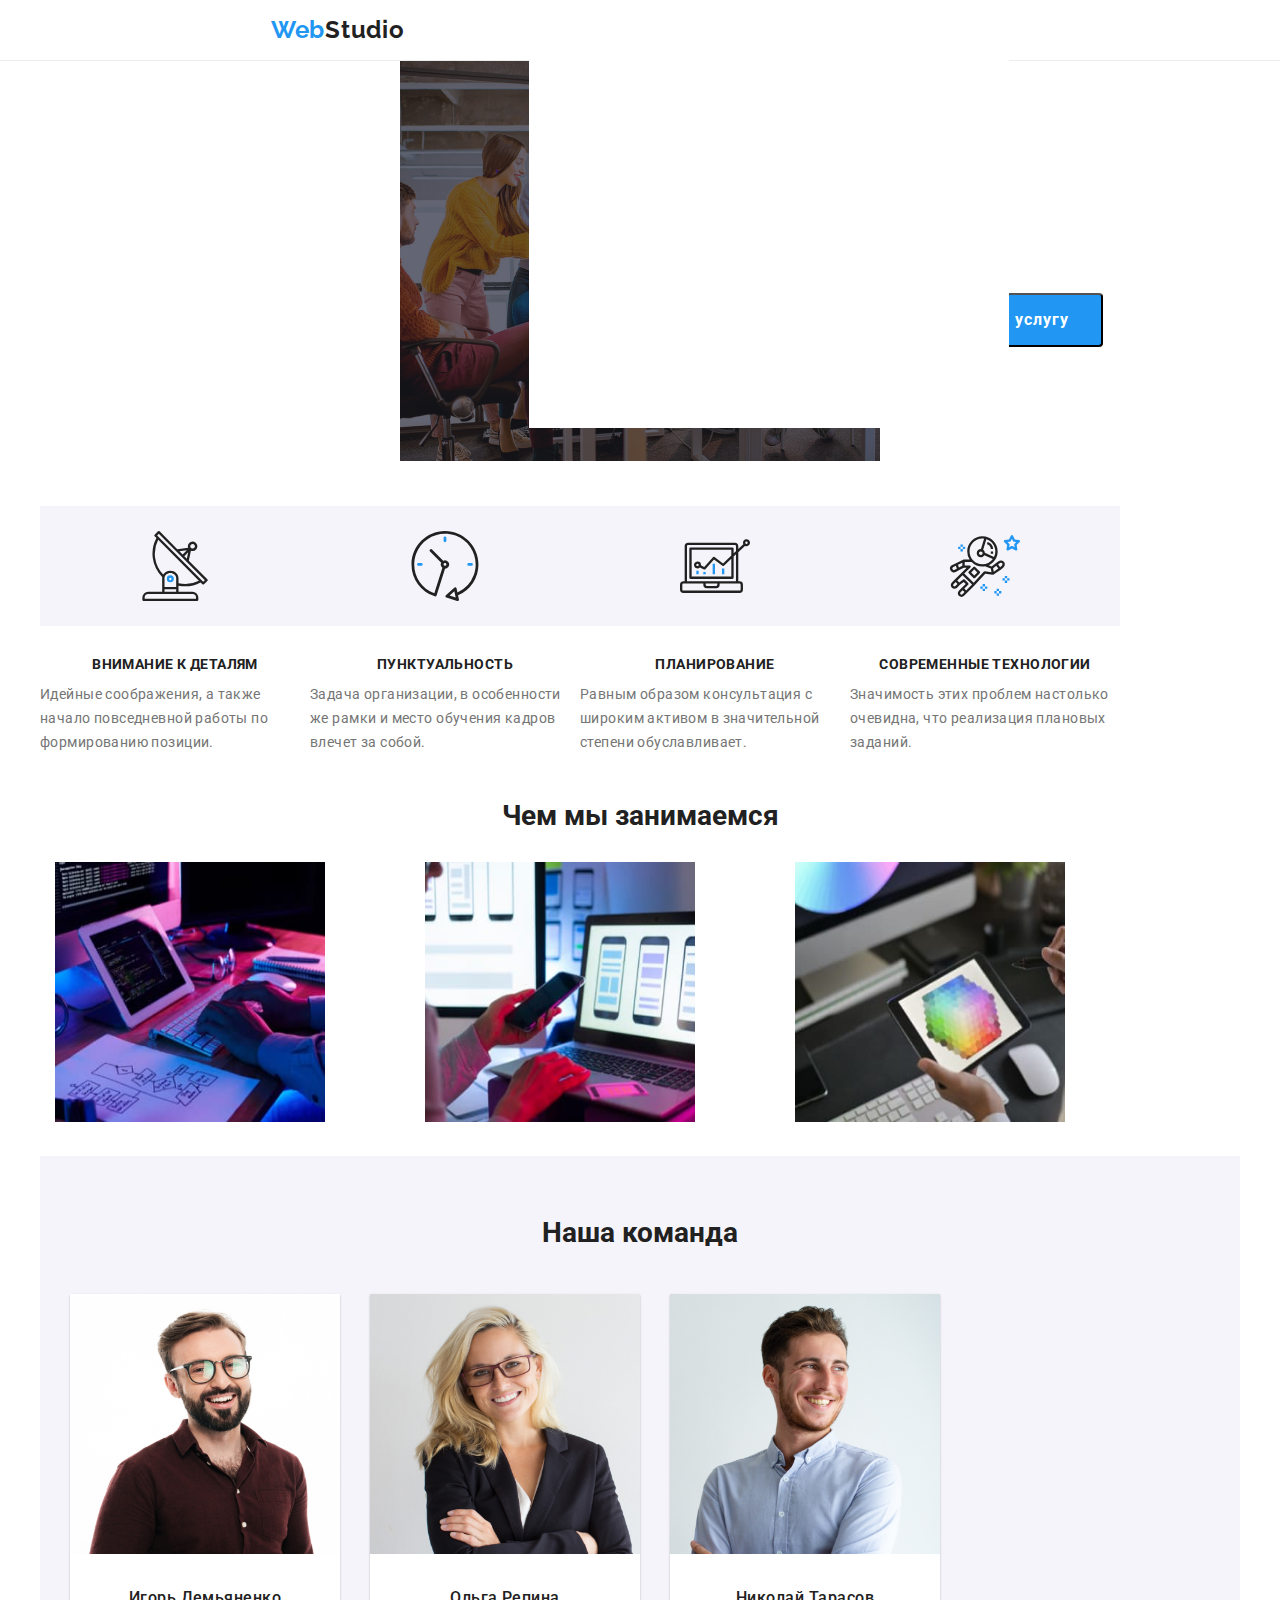
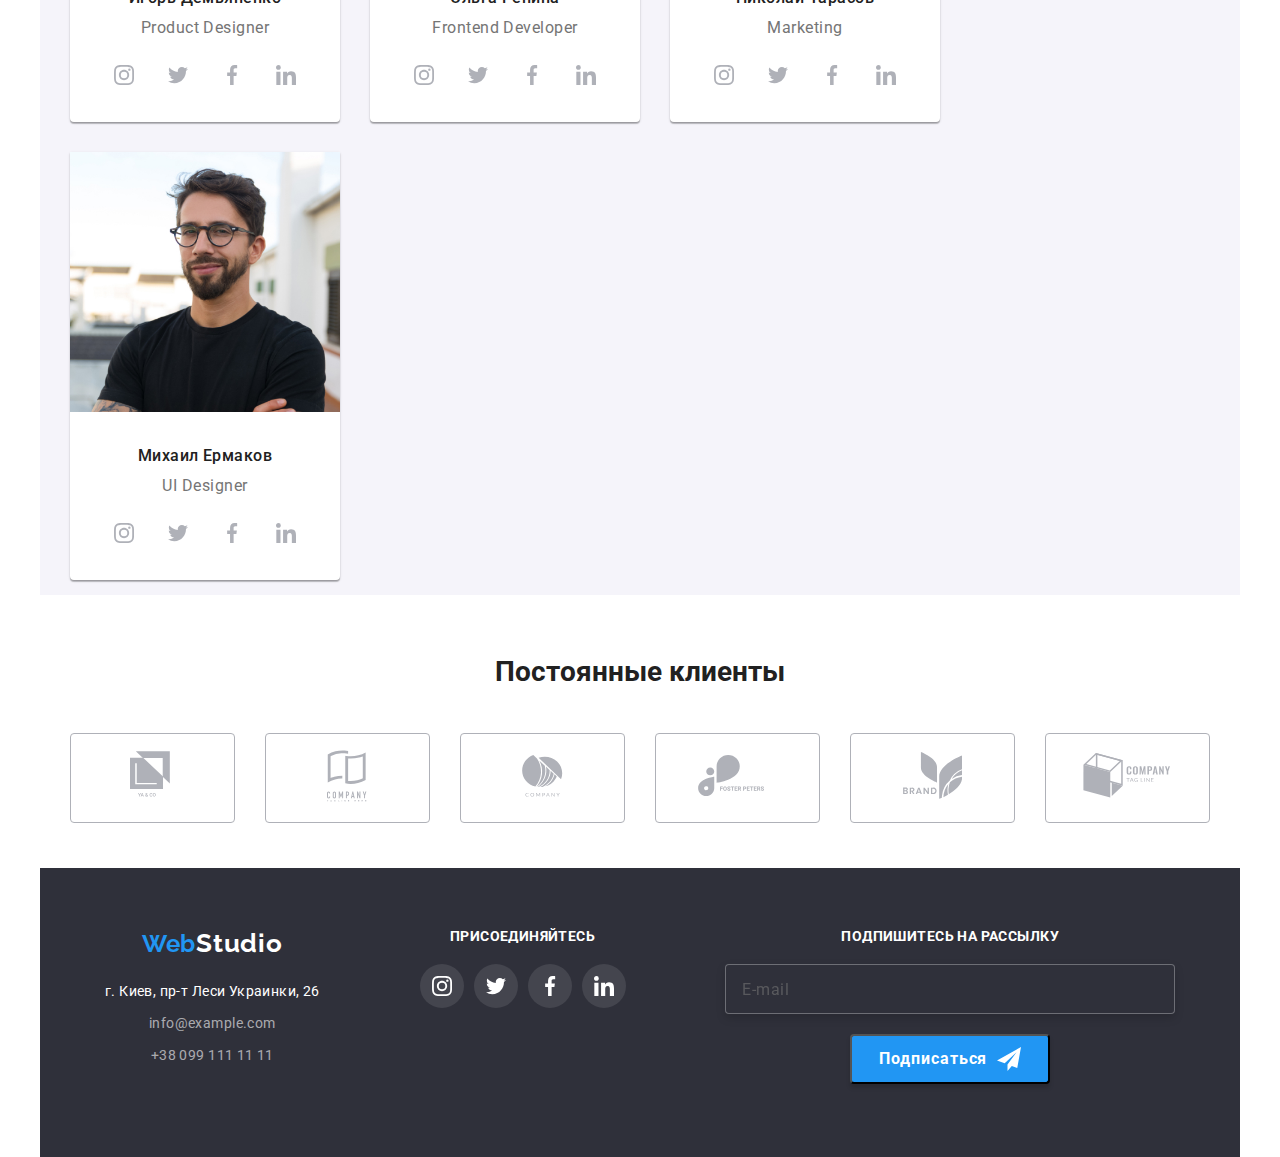
==== commit 6c3eeef0: "Решаю ошибки" ====
--- a/index.html
+++ b/index.html
@@ -16,14 +16,14 @@
         <div class="container header">
             <a href="" class="logo-header"><span class="logo-web">Web</span>Studio</a>
 
-            <button class="menu-button is-open" width="40" height="40" data-menu-button>
+            <button class="menu-button" width="40" height="40" data-menu-button>
                 <svg class="header-menu" width="24" height="16" aria-label="Переключатель мобильного меню">
                     <use class="icon-menu" href="./images/symbol-defs.svg#icon-open-menu"></use>
                     <use class="icon-cross" href="./images/symbol-defs.svg#icon-close-menu"></use>
                 </svg>
             </button>
 
-            <div class="menu-container is-open" id="menu-container" data-menu>
+            <div class="menu-container" id="menu-container" data-menu>
                 <div class="navigation">
                     <ul class="site-nav">
                         <li class="list-element"><a href="" class="link current-color">Студия</a></li>
@@ -70,62 +70,62 @@
             <div class="container">
                 <h1 class="hero-title">Эффективные решения <br> для вашего бизнеса</h1>
                 <button class="hero-button" data-modal-open>Заказать услугу</button>
-                <div class="backdrop is-hidden" data-modal>
-                    <div class="modal">
-                        <button class="button-closer" data-modal-close>
-                            <svg width="11" height="11" class="closer-icon">
-                                <use href="./images/symbol-defs.svg#icon-modal-close"></use>
-                            </svg>
-                        </button>
+            </div>
+                
+            <div class="backdrop is-hidden" data-modal>
+                <div class="modal">
+                    <button class="button-closer" data-modal-close>
+                        <svg width="11" height="11" class="closer-icon">
+                            <use href="./images/symbol-defs.svg#icon-modal-close"></use>
+                        </svg>
+                    </button>
                         
-                        <form class="form">
-
-                            <h2 class="form-heading">Оставьте свои данные, мы вам перезвоним</h2>
+                    <form class="form">
+
+                        <h2 class="form-heading">Оставьте свои данные, мы вам перезвоним</h2>
         
-                            <div class="form-field">
-                                <label class="form-label">
-                                    <span class="form-name">Имя</span>
-                                    <input type="text" class="form-input text" name="name" placeholder=" ">
-                                    <svg width="12" height="12" class="icon-modal">
-                                        <use href="./images/symbol-defs.svg#icon-name"></use>
-                                    </svg>                                  
-                                </label>
-
-                                <label class="form-label">
-                                    <span class="form-name">Телефон</span>
-                                    <input type="tel" class="form-input tel" name="tel" placeholder=" ">
-                                    <svg width="14" height="14" class="icon-modal">
-                                        <use href="./images/symbol-defs.svg#icon-phone"></use>
-                                    </svg>  
-                                        
-                                </label>
+                        <div class="form-field">
+                            <label class="form-label">
+                                <span class="form-name">Имя</span>
+                                <input type="text" class="form-input text" name="name" placeholder=" ">
+                                <svg width="12" height="12" class="icon-modal">
+                                    <use href="./images/symbol-defs.svg#icon-name"></use>
+                                </svg>                                  
+                            </label>
+
+                            <label class="form-label">
+                                <span class="form-name">Телефон</span>
+                                <input type="tel" class="form-input tel" name="tel" placeholder=" ">
+                                <svg width="14" height="14" class="icon-modal">
+                                    <use href="./images/symbol-defs.svg#icon-phone"></use>
+                                </svg>         
+                            </label>
         
-                                <label class="form-label">
-                                    <span class="form-name">Почта</span>
-                                    <input type="email" class="form-input email" name="mail" placeholder=" ">
-                                    <svg width="16" height="12" class="icon-modal">
-                                        <use href="./images/symbol-defs.svg#icon-email"></use>
-                                    </svg>
-                                </label>
-
-                                <label class="form-label">
-                                    <span class="form-name">Комментарий</span>
-                                    <textarea name="comment" placeholder="Введите текст"></textarea>
-                                </label>
-
-                                <label class="agreement">
-                                    <input class="checkbox" type="checkbox" name="agreement">
-                                    <svg class="agreement-icon">
-                                        <use href="./images/symbol-defs.svg#icon-agree"></use>
-                                    </svg>
-                                    <span class="checkbox-text">Соглашаюсь с рассылкой и принимаю
-                                    <a href="" class="conditions">Условия договора</a></span>
-                                </label>
-
-                                <button type="submit">Отправить</button>
-                            </div>
-                        </form>
-                    </div>
+                            <label class="form-label">
+                                <span class="form-name">Почта</span>
+                                <input type="email" class="form-input email" name="mail" placeholder=" ">
+                                <svg width="16" height="12" class="icon-modal">
+                                    <use href="./images/symbol-defs.svg#icon-email"></use>
+                                </svg>
+                            </label>
+
+                            <label class="form-label">
+                                <span class="form-name">Комментарий</span>
+                                <textarea name="comment" placeholder="Введите текст"></textarea>
+                            </label>
+
+                            <label class="agreement">
+                                <input class="checkbox" type="checkbox" name="agreement">
+                                <svg class="agreement-icon">
+                                    <use href="./images/symbol-defs.svg#icon-agree"></use>
+                                </svg>
+                                <span class="checkbox-text">Соглашаюсь с рассылкой и принимаю
+                                <a href="" class="conditions">Условия договора</a></span>
+                            </label>
+
+                            <button type="submit">Отправить</button>
+                        </div>
+                    </form>
                 </div>
             </div>
         </section>
@@ -227,7 +227,10 @@
                 
                 <ul class="list team">
                     <li class="list-element">
-                        <img src="./images/igor.jpg" alt="igor" width="450" height="460">
+                        <img
+                            srcset="./images/igor.jpg 1x, ./images/igor2x.jpg 2x"
+                            src="./images/igor.jpg"
+                            alt="igor">
                         <div class="info">
                             <h3 class="specialist">Игорь Демьяненко</h3>
                             <p class="position">Product Designer</p>
@@ -264,7 +267,10 @@
                         </div>
                     </li>
                     <li class="list-element">
-                        <img src="./images/olga.jpg" alt="olga" width="450" height="460">
+                        <img
+                            srcset="./images/olga.jpg 1x, ./images/olga2x.jpg 2x"
+                            src="./images/olga.jpg"
+                            alt="olga">
                         <div class="info">
                             <h3 class="specialist">Ольга Репина</h3>
                             <p class="position">Frontend Developer</p>
@@ -301,7 +307,10 @@
                         </div>
                     </li>
                     <li class="list-element">
-                        <img src="./images/nickol.jpg" alt="nickol" width="450" height="460">
+                        <img
+                            srcset="./images/nickolay.jpg 1x, ./images/nickolay2x.jpg 2x"
+                            src="./images/nickolay.jpg"
+                            alt="nickol">
                         <div class="info">
                             <h3 class="specialist">Николай Тарасов</h3>
                             <p class="position">Marketing</p>
@@ -338,7 +347,10 @@
                         </div>
                     </li>
                     <li class="list-element">
-                        <img src="./images/misha.jpg" alt="misha" width="450" height="460">
+                        <img
+                            srcset="./images/mykhail.jpg 1x, ./images/mykhail2x.jpg 2x"
+                            src="./images/mykhail.jpg"
+                            alt="misha">
                         <div class="info">
                             <h3 class="specialist">Михаил Ермаков</h3>
                             <p class="position">UI Designer</p>
--- a/css/main.min.css
+++ b/css/main.min.css
@@ -1 +1 @@
-body{background-color:#fff;color:#212121;font-family:Roboto,sans-serif}body.modal-open{overflow:hidden}.container{padding-right:15px;padding-left:15px;margin:0 auto;width:480px}@media screen and (min-width: 768px){.container{width:768px}}@media screen and (min-width: 1200px){.container{width:1200px}}h1,h2,h3,li,a,ul,p{margin-top:0;margin-bottom:0;padding:0}li{list-style:none}a{text-decoration:none}.visually-hiden{position:absolute;clip:rect(0 0 0 0);width:1px;height:1px;margin:-1px}.section-title{margin-bottom:50px;font-weight:bold;font-size:36px;line-height:1.6;text-align:center;letter-spacing:.03em}.container-title{text-align:center;font-size:28px;line-height:33px;margin-bottom:30px}header{border-bottom:1px solid #ececec;position:relative}.container.header{display:-webkit-box;display:-ms-flexbox;display:flex;-webkit-box-align:center;-ms-flex-align:center;align-items:center;-webkit-box-pack:justify;-ms-flex-pack:justify;justify-content:space-between;width:480px;height:60px}@media screen and (min-width: 480px){.container.header{width:480px}}@media screen and (min-width: 768px){.container.header{width:768px}}.logo-header{color:#212121;font-family:Raleway;font-style:normal;font-weight:bold;font-size:24px;line-height:28px;letter-spacing:.03em;text-decoration:none}.logo-web{color:#2196f3;font-family:Raleway;font-style:normal;font-weight:bold;font-size:24px;line-height:28px;letter-spacing:.03em;text-decoration:none}.menu-button{display:-webkit-inline-box;display:-ms-inline-flexbox;display:inline-flex;margin-top:10px;margin-bottom:10px;border:none;background-color:transparent;cursor:pointer;z-index:1}@media screen and (min-width: 768px){.menu-button{display:none}}.menu-button .icon-cross{display:none}.menu-button.is-open .icon-cross{display:block}.menu-button.is-open .icon-menu{display:none}.menu-container{display:none;position:absolute;top:0;left:0;width:480px;height:796px;background-color:#fff}.menu-container.is-open{display:-webkit-box;display:-ms-flexbox;display:flex;-webkit-box-orient:vertical;-webkit-box-direction:normal;-ms-flex-direction:column;flex-direction:column;-webkit-box-pack:justify;-ms-flex-pack:justify;justify-content:space-between}@media screen and (min-width: 768px){.menu-container{display:-webkit-box;display:-ms-flexbox;display:flex;-webkit-box-pack:justify;-ms-flex-pack:justify;justify-content:space-between;position:relative}}.navigation,.header-address,.list.social-networks{padding:40px 48px 40px 48px}.site-nav{display:-webkit-box;display:-ms-flexbox;display:flex;-webkit-box-orient:vertical;-webkit-box-direction:normal;-ms-flex-direction:column;flex-direction:column;-webkit-box-pack:start;-ms-flex-pack:start;justify-content:start}.site-nav .list-element{margin-bottom:32px}.site-nav .link{position:relative;color:#212121;font-weight:500;font-size:40px;line-height:47px;letter-spacing:.02em;-webkit-transition:color 250ms cubic-bezier(0.4, 0, 0.2, 1);transition:color 250ms cubic-bezier(0.4, 0, 0.2, 1)}.site-nav .link:hover,.site-nav .link:focus{color:#2196f3}.site-nav .link::after{position:absolute;content:"";display:none;left:0;bottom:0;width:100%;height:4px;background-color:#2196f3;border-radius:2px;-webkit-transform:scaleX(0);transform:scaleX(0);-webkit-transition:-webkit-transform 250ms cubic-bezier(0.4, 0, 0.2, 1);transition:-webkit-transform 250ms cubic-bezier(0.4, 0, 0.2, 1);transition:transform 250ms cubic-bezier(0.4, 0, 0.2, 1);transition:transform 250ms cubic-bezier(0.4, 0, 0.2, 1), -webkit-transform 250ms cubic-bezier(0.4, 0, 0.2, 1)}.site-nav .link:hover::after{-webkit-transform:scaleX(1);transform:scaleX(1)}.site-nav .link:focus::after{-webkit-transform:scaleX(1);transform:scaleX(1);background-color:#2196f3}@media screen and (min-width: 768px){.site-nav{font-weight:500;font-size:14px;line-height:1.14;letter-spacing:.02em;margin-right:50px;height:80px}}.list-element .current-color{color:#2196f3}.list-element .current-color::after{-webkit-transform:scaleX(1);transform:scaleX(1)}.header-address{display:-webkit-box;display:-ms-flexbox;display:flex;-webkit-box-orient:vertical;-webkit-box-direction:reverse;-ms-flex-direction:column-reverse;flex-direction:column-reverse;font-style:normal;font-weight:500;font-size:14px;line-height:1.14;letter-spacing:.02em}.header-address .nav-icon{display:none}.header-address .call{font-family:Roboto;font-style:normal;font-weight:500;font-size:34px;line-height:40px;color:#2196f3;margin-bottom:32px}.header-address .mail{font-family:Roboto;font-style:normal;font-weight:500;font-size:24px;line-height:28px;letter-spacing:.02em;color:#757575}.list.social-networks{display:-webkit-box;display:-ms-flexbox;display:flex}.list-element .link-social{font-family:Roboto;font-style:normal;font-weight:500;font-size:18px;line-height:22px;letter-spacing:.02em;color:#2196f3}.hero{background-image:-webkit-gradient(linear, left top, right top, from(rgba(47, 48, 58, 0.4)), to(rgba(47, 48, 58, 0.4))),url(../images/hero.jpg);background-image:linear-gradient(to right, rgba(47, 48, 58, 0.4), rgba(47, 48, 58, 0.4)),url(../images/hero.jpg);background-size:cover;background-position:50% 50%;background-repeat:no-repeat;max-width:480px;height:400px;text-align:center;margin:0 auto;padding-top:118px}.hero-title{color:#fff;font-weight:900;font-size:26px;line-height:42px;text-align:center;letter-spacing:.06em;text-transform:uppercase}.hero-button{color:#fff;background-color:#2196f3;font-weight:bold;font-size:16px;line-height:30px;display:-webkit-box;display:-ms-flexbox;display:flex;-webkit-box-align:center;-ms-flex-align:center;align-items:center;text-align:center;letter-spacing:.06em;text-decoration:none;display:inline-block;margin-top:30px;text-align:center;border-radius:4px;padding:10px 32px;cursor:pointer}.button{background-color:#f5f4fa;font-family:Roboto;font-weight:500;font-size:16px;line-height:1.62;letter-spacing:.03em;display:inline-block;text-align:center;border:none;padding:6px 22px;cursor:pointer;-webkit-transition:250ms cubic-bezier(0.4, 0, 0.2, 1);transition:250ms cubic-bezier(0.4, 0, 0.2, 1)}.button:hover,.button:focus{color:#fff;background-color:#2196f3;-webkit-box-shadow:0px 3px 1px rgba(0,0,0,.1),0px 1px 2px rgba(0,0,0,.08),0px 2px 2px rgba(0,0,0,.12);box-shadow:0px 3px 1px rgba(0,0,0,.1),0px 1px 2px rgba(0,0,0,.08),0px 2px 2px rgba(0,0,0,.12);border-radius:4px}.backdrop{position:fixed;top:0;left:0;width:100%;height:100%;background-color:rgba(0,0,0,.2);opacity:1;-webkit-transition:opacity 250ms cubic-bezier(0.4, 0, 0.2, 1);transition:opacity 250ms cubic-bezier(0.4, 0, 0.2, 1)}.backdrop.is-hidden{opacity:0;pointer-events:none}.backdrop.is-hidden .modal{-webkit-transform:translate(-50%, -50%) scale(1.1);transform:translate(-50%, -50%) scale(1.1)}.modal{position:relative;top:50%;left:50%;width:528px;height:581px;-webkit-box-shadow:0px 1px 3px rgba(0,0,0,.12),0px 1px 1px rgba(0,0,0,.14),0px 2px 1px rgba(0,0,0,.2);box-shadow:0px 1px 3px rgba(0,0,0,.12),0px 1px 1px rgba(0,0,0,.14),0px 2px 1px rgba(0,0,0,.2);border-radius:4px;background-color:#fff;-webkit-transform:translate(-50%, -50%) scale(1);transform:translate(-50%, -50%) scale(1);-webkit-transition:-webkit-transform 250ms cubic-bezier(0.4, 0, 0.2, 1);transition:-webkit-transform 250ms cubic-bezier(0.4, 0, 0.2, 1);transition:transform 250ms cubic-bezier(0.4, 0, 0.2, 1);transition:transform 250ms cubic-bezier(0.4, 0, 0.2, 1), -webkit-transform 250ms cubic-bezier(0.4, 0, 0.2, 1)}.button-closer{position:absolute;display:inline-block;top:0;right:0;margin-right:8px;margin-top:8px;width:30px;height:30px;border-radius:50%;border:1px solid rgba(0,0,0,.1);background-color:#fff;cursor:pointer;z-index:1}.button-closer:focus-within .closer-icon,.button-closer:hover .closer-icon{color:#2196f3}.closer-icon{fill:currentColor;color:#212121;-webkit-transition:color 250ms cubic-bezier(0.4, 0, 0.2, 1);transition:color 250ms cubic-bezier(0.4, 0, 0.2, 1)}.form{position:absolute;top:0;left:0;width:100%;height:100%;margin-left:auto;margin-right:auto;padding:40px}.form-heading{font-family:Roboto;font-style:normal;font-weight:bold;text-align:center;font-size:20px;line-height:23px;letter-spacing:.03em;margin-bottom:12px;color:#212121}.form-field{position:relative;display:-webkit-box;display:-ms-flexbox;display:flex;-webkit-box-orient:vertical;-webkit-box-direction:normal;-ms-flex-direction:column;flex-direction:column;-webkit-box-pack:start;-ms-flex-pack:start;justify-content:start;width:100%;margin-bottom:28px}.form-field button{font-family:#212121;font-style:normal;font-weight:bold;font-size:16px;line-height:30px;letter-spacing:.06em;color:#fff;width:200px;height:50px;margin-top:30px;margin-left:auto;margin-right:auto;background:#2196f3;-webkit-box-shadow:0px 4px 4px rgba(0,0,0,.15);box-shadow:0px 4px 4px rgba(0,0,0,.15);border-radius:4px;cursor:pointer}.form-label{position:relative;display:-webkit-box;display:-ms-flexbox;display:flex;-webkit-box-orient:vertical;-webkit-box-direction:normal;-ms-flex-direction:column;flex-direction:column;width:100%;-webkit-transition:250ms cubic-bezier(0.4, 0, 0.2, 1);transition:250ms cubic-bezier(0.4, 0, 0.2, 1)}.form-label:not(:first-child){margin-top:10px}.form-label:hover .icon-modal,.form-label:focus-within .icon-modal{color:#2196f3}.form-label:hover .form-input,.form-label:focus .form-input{border:1px solid #2196f3}.form-label textarea{font-family:Roboto;font-style:normal;font-weight:normal;line-height:14px;font-size:12px;letter-spacing:.01em;height:120px;resize:none;border:1px solid rgba(33,33,33,.2);-webkit-box-sizing:border-box;box-sizing:border-box;border-radius:4px;padding:12px 14px 12px 14px;outline:none;cursor:pointer;-webkit-transition:250ms cubic-bezier(0.4, 0, 0.2, 1);transition:250ms cubic-bezier(0.4, 0, 0.2, 1)}.form-label textarea::-webkit-input-placeholder{opacity:.5;color:#757575}.form-label textarea::-moz-placeholder{opacity:.5;color:#757575}.form-label textarea:-ms-input-placeholder{opacity:.5;color:#757575}.form-label textarea::-ms-input-placeholder{opacity:.5;color:#757575}.form-label textarea::placeholder{opacity:.5;color:#757575}.form-label:hover textarea,.form-label textarea:focus{border:1px solid #2196f3}.form-name{display:-webkit-box;display:-ms-flexbox;display:flex;font-family:Roboto;font-style:normal;line-height:14px;font-size:12px;-webkit-box-pack:start;-ms-flex-pack:start;justify-content:start;margin-bottom:4px;color:#757575}.icon-modal{position:absolute;bottom:0;left:0;margin-left:15px;margin-top:14px;margin-bottom:14px;cursor:pointer;fill:currentColor;color:#212121;-webkit-transition:color 250ms cubic-bezier(0.4, 0, 0.2, 1);transition:color 250ms cubic-bezier(0.4, 0, 0.2, 1)}.form-input{height:40px;border:1px solid rgba(33,33,33,.2);-webkit-box-sizing:border-box;box-sizing:border-box;border-radius:4px;padding-left:42px;outline:none;cursor:pointer;-webkit-transition:250ms cubic-bezier(0.4, 0, 0.2, 1);transition:250ms cubic-bezier(0.4, 0, 0.2, 1)}.form-input:hover,.form-input:focus{border:1px solid #2196f3}.form-input:hover .icon-modal,.form-input:focus-within .icon-modal{color:#2196f3}.checkbox{position:absolute;width:1px;height:1px;margin:-1px;border:0;padding:0;clip:rect(0 0 0 0);overflow:hidden}.checkbox:checked+.agreement-icon{border-color:#2196f3;background-color:#2196f3;background-size:contain;background-origin:border-box}.agreement{display:-webkit-box;display:-ms-flexbox;display:flex;-webkit-box-pack:center;-ms-flex-pack:center;justify-content:center;-webkit-box-align:center;-ms-flex-align:center;align-items:center;margin-top:25px;cursor:pointer}.agreement-icon{display:inline-block;width:16px;height:15px;margin-right:9px;border:2px solid #212121;background-color:#fff;border-radius:2px;-webkit-transition:250ms cubic-bezier(0.4, 0, 0.2, 1);transition:250ms cubic-bezier(0.4, 0, 0.2, 1)}.checkbox-text{font-family:Roboto;font-style:normal;font-weight:normal;font-size:14px;line-height:24px;letter-spacing:.03em;color:#757575}.checkbox-text .conditions{font-family:Roboto;font-style:normal;font-weight:normal;font-size:14px;line-height:24px;letter-spacing:.03em;color:#2196f3}.container.qualities{margin-top:60px;margin-bottom:30px}.list.qualities{display:block;margin-bottom:30px}@media screen and (min-width: 768px){.list.qualities{display:-webkit-box;display:-ms-flexbox;display:flex;-ms-flex-wrap:wrap;flex-wrap:wrap;-ms-flex-preferred-size:calc((100% - 4 * 15px) / 2);flex-basis:calc((100% - 4 * 15px) / 2);margin:-15px}}.qualities-icon{display:-webkit-box;display:-ms-flexbox;display:flex;-webkit-box-pack:center;-ms-flex-pack:center;justify-content:center;padding-top:25px;padding-bottom:25px;width:450px;height:120px;margin-bottom:30px;background-color:#f5f4fa}@media screen and (min-width: 768px){.qualities-icon{width:354px}}@media screen and (min-width: 1200px){.qualities-icon{width:270px}}.qualities-text{width:450px;margin-bottom:30px}@media screen and (min-width: 768px){.qualities-text{width:354px}}@media screen and (min-width: 1200px){.qualities-text{width:270px}}.qualities-title{font-weight:bold;font-size:14px;line-height:16px;letter-spacing:.03em;text-transform:uppercase;text-align:center;margin-bottom:10px}.qualities-paragraph{color:#757575;font-size:14px;line-height:24px;letter-spacing:.03em}.section.direction{display:none}@media screen and (min-width: 1200px){.section.direction{display:block}}.list.direction{display:-webkit-box;display:-ms-flexbox;display:flex}.direction-block{display:-webkit-box;display:-ms-flexbox;display:flex;position:relative;width:370px;height:294px;overflow:hidden;cursor:pointer}.direction-block::before{position:absolute;content:"";width:100%;height:70px;bottom:0;left:0;background-color:rgba(47,48,58,.8);-webkit-transform:translateY(100%);transform:translateY(100%);-webkit-transition:-webkit-transform 250ms cubic-bezier(0.4, 0, 0.2, 1);transition:-webkit-transform 250ms cubic-bezier(0.4, 0, 0.2, 1);transition:transform 250ms cubic-bezier(0.4, 0, 0.2, 1);transition:transform 250ms cubic-bezier(0.4, 0, 0.2, 1), -webkit-transform 250ms cubic-bezier(0.4, 0, 0.2, 1)}.direction-block:hover::before,.direction-block:focus::before{-webkit-transform:translateY(0%);transform:translateY(0%)}.direction-block:hover .direction-text,.direction-block:hover .direction-text{-webkit-transform:translateY(0%);transform:translateY(0%)}.direction-text{position:absolute;display:-webkit-box;display:-ms-flexbox;display:flex;font-size:14px;line-height:16px;text-align:center;-webkit-box-pack:center;-ms-flex-pack:center;justify-content:center;-webkit-box-align:center;-ms-flex-align:center;align-items:center;bottom:0;left:0;width:100%;height:70px;text-transform:uppercase;color:#fff;-webkit-transform:translateY(100%);transform:translateY(100%);-webkit-transition:-webkit-transform 250ms cubic-bezier(0.4, 0, 0.2, 1);transition:-webkit-transform 250ms cubic-bezier(0.4, 0, 0.2, 1);transition:transform 250ms cubic-bezier(0.4, 0, 0.2, 1);transition:transform 250ms cubic-bezier(0.4, 0, 0.2, 1), -webkit-transform 250ms cubic-bezier(0.4, 0, 0.2, 1)}.direction-block:hover .direction-text,.direction-block:hover .direction-text{-webkit-transform:translateY(0%);transform:translateY(0%)}.list-element:not(:last-child){margin-right:30px}.section.team{width:100%;background-color:#f5f4fa}.container.team{padding-top:60px}.list.team{display:block;margin-bottom:30px}@media screen and (min-width: 768px){.list.team{display:-webkit-box;display:-ms-flexbox;display:flex;-ms-flex-wrap:wrap;flex-wrap:wrap;-ms-flex-preferred-size:calc((100% - 4 * 15px) / 2);flex-basis:calc((100% - 4 * 15px) / 2);margin:-15px}}.team .list-element{background-color:#fff;-webkit-box-shadow:0px 1px 3px rgba(0,0,0,.12),0px 1px 1px rgba(0,0,0,.14),0px 2px 1px rgba(0,0,0,.2);box-shadow:0px 1px 3px rgba(0,0,0,.12),0px 1px 1px rgba(0,0,0,.14),0px 2px 1px rgba(0,0,0,.2);border-radius:0px 0px 4px 4px;width:450px;height:622px}@media screen and (min-width: 768px){.team .list-element{width:354px;height:536px}}@media screen and (min-width: 1200px){.team .list-element{width:270px;height:428px}}.specialist{font-weight:500;font-size:16px;line-height:1.2;text-align:center;letter-spacing:.03em;margin-top:30px}.position{color:#757575;font-size:16px;line-height:1.2;text-align:center;letter-spacing:.03em;margin-top:10px}.social-networks{display:-webkit-box;display:-ms-flexbox;display:flex;-webkit-box-pack:center;-ms-flex-pack:center;justify-content:center;margin-top:16px;margin-bottom:24px}.social-element{height:44px;width:44px;border-radius:50%;margin-bottom:24px;cursor:pointer;background-color:#fff;-webkit-transition:background-color 250ms cubic-bezier(0.4, 0, 0.2, 1);transition:background-color 250ms cubic-bezier(0.4, 0, 0.2, 1)}.social-element a{width:44px;height:44px;border-radius:50%;display:-webkit-box;display:-ms-flexbox;display:flex;-webkit-box-pack:center;-ms-flex-pack:center;justify-content:center;-webkit-box-align:center;-ms-flex-align:center;align-items:center}.social-element:not(:last-child){margin-right:10px}.social-element:hover,.social-element:focus{background-color:#2196f3}.social-element:hover .icon-social,.social-element:focus .icon-social{color:#fff}.icon-social{width:20px;height:20px;fill:currentColor;color:#afb1b8;-webkit-transition:color 250ms cubic-bezier(0.4, 0, 0.2, 1);transition:color 250ms cubic-bezier(0.4, 0, 0.2, 1)}.list-clients{display:-webkit-box;display:-ms-flexbox;display:flex;-ms-flex-wrap:wrap;flex-wrap:wrap}.clients .container-title{margin-bottom:30px}.clients .list-element{display:-webkit-box;display:-ms-flexbox;display:flex;-webkit-box-pack:center;-ms-flex-pack:center;justify-content:center;-webkit-box-align:center;-ms-flex-align:center;align-items:center;width:210px;height:90px;border:1px solid #afb1b8;border-radius:4px;margin:-15px;background-color:#fff;cursor:pointer;-webkit-transition:border 250ms cubic-bezier(0.4, 0, 0.2, 1);transition:border 250ms cubic-bezier(0.4, 0, 0.2, 1)}.clients .list-element:hover,.clients .list-element:focus{border:1px solid #2196f3}.clients .list-element:hover .icon-client,.clients .list-element:focus .icon-client{color:#2196f3}@media screen and (max-width: 767px){.clients .list-element{width:calc((100% - 4 * 15px) / 2);margin:15px}}@media screen and (min-width: 768px){.clients .list-element{width:calc((100% - 6 * 15px) / 3);margin:15px}}@media screen and (min-width: 1200px){.clients .list-element{width:calc((100% - 12 * 15px) / 6);margin:15px}}.icon-client{fill:currentColor;color:#afb1b8;-webkit-transition:color 250ms cubic-bezier(0.4, 0, 0.2, 1);transition:color 250ms cubic-bezier(0.4, 0, 0.2, 1)}.section.footer{background-color:#2f303a}.container.footer{text-align:center}.logo-footer{color:#fff;font-family:Raleway;font-style:normal;font-weight:bold;font-size:26px;line-height:1.2;letter-spacing:.03em;text-decoration:none}.footer-address p{font-family:Roboto;color:#fff;font-style:normal;font-weight:normal;font-size:14px;line-height:24px;letter-spacing:.03em;margin-top:20px}.contact{display:block;font-family:Roboto;font-style:normal;font-weight:normal;font-size:14px;line-height:24px;letter-spacing:.03em;color:rgba(255,255,255,.6);padding-top:8px}.footer-nav{margin-bottom:60px}.footer-text{font-weight:bold;font-size:14px;line-height:16px;letter-spacing:.03em;text-transform:uppercase;color:#fff;margin-bottom:20px}.container-subscribe{display:-webkit-box;display:-ms-flexbox;display:flex;-webkit-box-orient:vertical;-webkit-box-direction:normal;-ms-flex-direction:column;flex-direction:column;-webkit-box-align:center;-ms-flex-align:center;align-items:center}.text-subscribe{font-family:Roboto;font-style:normal;font-weight:bold;font-size:14px;line-height:16px;letter-spacing:.03em;text-transform:uppercase;color:#fff}.container-beactive .social-element{background-color:rgba(255,255,255,.1)}.container-beactive .social-element:hover,.container-beactive .social-element:focus{background-color:#2196f3}.container-beactive .icon-social{color:#fff;-webkit-transition:color 250ms cubic-bezier(0.4, 0, 0.2, 1);transition:color 250ms cubic-bezier(0.4, 0, 0.2, 1)}.container-beactive .icon-social:hover,.container-beactive .icon-social:focus{color:#fff}.footer-input::-webkit-input-placeholder{display:-webkit-box;display:flex;-webkit-box-align:center;align-items:center;font-family:Roboto;font-style:normal;font-weight:normal;font-size:16px;line-height:20px;letter-spacing:.03em;background-color:#2f303a;opacity:.6}.footer-input::-moz-placeholder{display:flex;align-items:center;font-family:Roboto;font-style:normal;font-weight:normal;font-size:16px;line-height:20px;letter-spacing:.03em;background-color:#2f303a;opacity:.6}.footer-input:-ms-input-placeholder{display:-ms-flexbox;display:flex;-ms-flex-align:center;align-items:center;font-family:Roboto;font-style:normal;font-weight:normal;font-size:16px;line-height:20px;letter-spacing:.03em;background-color:#2f303a;opacity:.6}.footer-input::-ms-input-placeholder{display:-ms-flexbox;display:flex;-ms-flex-align:center;align-items:center;font-family:Roboto;font-style:normal;font-weight:normal;font-size:16px;line-height:20px;letter-spacing:.03em;background-color:#2f303a;opacity:.6}.footer-input::placeholder{display:-webkit-box;display:-ms-flexbox;display:flex;-webkit-box-align:center;-ms-flex-align:center;align-items:center;font-family:Roboto;font-style:normal;font-weight:normal;font-size:16px;line-height:20px;letter-spacing:.03em;background-color:#2f303a;opacity:.6}.footer-input{height:50px;width:450px;margin-top:20px;padding-left:16px;color:#fff;background-color:#2f303a;outline:none;border:1px solid rgba(255,255,255,.3);-webkit-box-sizing:border-box;box-sizing:border-box;-webkit-filter:drop-shadow(0px 4px 4px rgba(0, 0, 0, 0.15));filter:drop-shadow(0px 4px 4px rgba(0, 0, 0, 0.15));border-radius:4px;-webkit-transition:250ms cubic-bezier(0.4, 0, 0.2, 1);transition:250ms cubic-bezier(0.4, 0, 0.2, 1)}.footer-input:hover,.footer-input:focus{border:1px solid #2196f3}.footer-button{display:-webkit-box;display:-ms-flexbox;display:flex;-webkit-box-align:center;-ms-flex-align:center;align-items:center;-webkit-box-pack:center;-ms-flex-pack:center;justify-content:center;height:50px;width:200px;margin-top:20px;background-color:#2196f3;-webkit-box-shadow:0px 4px 4px rgba(0,0,0,.15);box-shadow:0px 4px 4px rgba(0,0,0,.15);border-radius:4px;cursor:pointer;font-family:Roboto;font-style:normal;font-weight:bold;font-size:16px;line-height:30px;letter-spacing:.06em;color:#fff}.footer-button .icon-send{margin-left:10px}.footer-links{display:block}@media screen and (min-width: 768px){.footer-links{display:-webkit-box;display:-ms-flexbox;display:flex;-ms-flex-wrap:wrap;flex-wrap:wrap;-ms-flex-pack:distribute;justify-content:space-around}}.sort-buttons{padding-top:60px}.list.buttons{display:-webkit-box;display:-ms-flexbox;display:flex;-ms-flex-wrap:wrap;flex-wrap:wrap}.project-element{display:-webkit-box;display:-ms-flexbox;display:flex;width:450px;-webkit-box-shadow:0px 1px 1px rgba(0,0,0,.12),0px 4px 4px rgba(0,0,0,.06),1px 4px 6px rgba(0,0,0,.16);box-shadow:0px 1px 1px rgba(0,0,0,.12),0px 4px 4px rgba(0,0,0,.06),1px 4px 6px rgba(0,0,0,.16);margin-bottom:30px}.button-element{padding-right:8px;padding-bottom:15px}.list.projects{margin-top:40px}.description-block{margin-top:20px;margin-bottom:20px;margin-left:24px}.project{position:relative;border:1px solid #eee;text-decoration:none}.project:hover,.project:focus{-webkit-box-shadow:0px 1px 1px rgba(0,0,0,.12),0px 4px 4px rgba(0,0,0,.06),1px 4px 6px rgba(0,0,0,.16);box-shadow:0px 1px 1px rgba(0,0,0,.12),0px 4px 4px rgba(0,0,0,.06),1px 4px 6px rgba(0,0,0,.16)}.project:hover .project-block::before,.project:focus .project-block::before,.project:hover .project-description,.project:focus .project-description{-webkit-transform:translateY(0%);transform:translateY(0%)}.project-text{color:#757575;font-size:16px;line-height:1.87;letter-spacing:.03em;margin-top:4px}.project-block{position:relative;overflow:hidden}.project-block::before{position:absolute;content:"";width:100%;height:100%;background-color:#2196f3;bottom:0;left:0;-webkit-transform:translateY(100%);transform:translateY(100%);-webkit-transition:250ms cubic-bezier(0.4, 0, 0.2, 1);transition:250ms cubic-bezier(0.4, 0, 0.2, 1)}.project-description{position:absolute;font-size:18px;line-height:28px;letter-spacing:1,5;color:#fff;top:0;left:0;width:100%;height:100%;padding:77px 24px 77px 24px;-webkit-transform:translateY(100%);transform:translateY(100%);-webkit-transition:250ms cubic-bezier(0.4, 0, 0.2, 1);transition:250ms cubic-bezier(0.4, 0, 0.2, 1)}.project-title{color:#212121;font-size:18px;line-height:2;letter-spacing:.06em}/*# sourceMappingURL=main.min.css.map */+body{background-color:#fff;color:#212121;font-family:Roboto,sans-serif}body.modal-open{overflow:hidden}.container{padding-right:15px;padding-left:15px;margin:0 auto;width:480px}@media screen and (min-width: 768px){.container{width:768px}}@media screen and (min-width: 1200px){.container{width:1200px}}h1,h2,h3,li,a,ul,p{margin-top:0;margin-bottom:0;padding:0}li{list-style:none}a{text-decoration:none}.visually-hiden{position:absolute;clip:rect(0 0 0 0);width:1px;height:1px;margin:-1px}.section-title{margin-bottom:50px;font-weight:bold;font-size:36px;line-height:1.6;text-align:center;letter-spacing:.03em}.container-title{text-align:center;font-size:28px;line-height:33px;margin-bottom:30px}header{border-bottom:1px solid #ececec;position:relative}.container.header{display:-webkit-box;display:-ms-flexbox;display:flex;-webkit-box-align:center;-ms-flex-align:center;align-items:center;-webkit-box-pack:justify;-ms-flex-pack:justify;justify-content:space-between;width:480px;height:60px}@media screen and (min-width: 480px){.container.header{width:480px}}@media screen and (min-width: 768px){.container.header{width:768px}}.logo-header{color:#212121;font-family:Raleway;font-style:normal;font-weight:bold;font-size:24px;line-height:28px;letter-spacing:.03em;text-decoration:none}.logo-web{color:#2196f3;font-family:Raleway;font-style:normal;font-weight:bold;font-size:24px;line-height:28px;letter-spacing:.03em;text-decoration:none}.menu-button{display:-webkit-inline-box;display:-ms-inline-flexbox;display:inline-flex;margin-top:10px;margin-bottom:10px;border:none;background-color:transparent;cursor:pointer;z-index:1}@media screen and (min-width: 768px){.menu-button{display:none}}.menu-button .icon-cross{display:none}.menu-button.is-open .icon-cross{display:block}.menu-button.is-open .icon-menu{display:none}.menu-container{display:none;position:absolute;top:0;left:0;width:480px;height:796px;background-color:#fff}.menu-container.is-open{display:-webkit-box;display:-ms-flexbox;display:flex;-webkit-box-orient:vertical;-webkit-box-direction:normal;-ms-flex-direction:column;flex-direction:column;-webkit-box-pack:justify;-ms-flex-pack:justify;justify-content:space-between}@media screen and (min-width: 768px){.menu-container{display:-webkit-box;display:-ms-flexbox;display:flex;-webkit-box-pack:justify;-ms-flex-pack:justify;justify-content:space-between;position:relative}}.navigation,.header-address,.list.social-networks{padding:40px 48px 40px 48px}.site-nav{display:-webkit-box;display:-ms-flexbox;display:flex;-webkit-box-orient:vertical;-webkit-box-direction:normal;-ms-flex-direction:column;flex-direction:column;-webkit-box-pack:start;-ms-flex-pack:start;justify-content:start}.site-nav .list-element{margin-bottom:32px}.site-nav .link{position:relative;color:#212121;font-weight:500;font-size:40px;line-height:47px;letter-spacing:.02em;-webkit-transition:color 250ms cubic-bezier(0.4, 0, 0.2, 1);transition:color 250ms cubic-bezier(0.4, 0, 0.2, 1)}.site-nav .link:hover,.site-nav .link:focus{color:#2196f3}.site-nav .link::after{position:absolute;content:"";display:none;left:0;bottom:0;width:100%;height:4px;background-color:#2196f3;border-radius:2px;-webkit-transform:scaleX(0);transform:scaleX(0);-webkit-transition:-webkit-transform 250ms cubic-bezier(0.4, 0, 0.2, 1);transition:-webkit-transform 250ms cubic-bezier(0.4, 0, 0.2, 1);transition:transform 250ms cubic-bezier(0.4, 0, 0.2, 1);transition:transform 250ms cubic-bezier(0.4, 0, 0.2, 1), -webkit-transform 250ms cubic-bezier(0.4, 0, 0.2, 1)}.site-nav .link:hover::after{-webkit-transform:scaleX(1);transform:scaleX(1)}.site-nav .link:focus::after{-webkit-transform:scaleX(1);transform:scaleX(1);background-color:#2196f3}@media screen and (min-width: 768px){.site-nav{font-weight:500;font-size:14px;line-height:1.14;letter-spacing:.02em;margin-right:50px;height:80px}}.list-element .current-color{color:#2196f3}.list-element .current-color::after{-webkit-transform:scaleX(1);transform:scaleX(1)}.header-address{display:-webkit-box;display:-ms-flexbox;display:flex;-webkit-box-orient:vertical;-webkit-box-direction:reverse;-ms-flex-direction:column-reverse;flex-direction:column-reverse;font-style:normal;font-weight:500;font-size:14px;line-height:1.14;letter-spacing:.02em}.header-address .nav-icon{display:none}.header-address .call{font-family:Roboto;font-style:normal;font-weight:500;font-size:34px;line-height:40px;color:#2196f3;margin-bottom:32px}.header-address .mail{font-family:Roboto;font-style:normal;font-weight:500;font-size:24px;line-height:28px;letter-spacing:.02em;color:#757575}.list.social-networks{display:-webkit-box;display:-ms-flexbox;display:flex}.list-element .link-social{font-family:Roboto;font-style:normal;font-weight:500;font-size:18px;line-height:22px;letter-spacing:.02em;color:#2196f3}.hero{background-image:-webkit-gradient(linear, left top, right top, from(rgba(47, 48, 58, 0.4)), to(rgba(47, 48, 58, 0.4))),url(/images/hero.jpg);background-image:linear-gradient(to right, rgba(47, 48, 58, 0.4), rgba(47, 48, 58, 0.4)),url(/images/hero.jpg);background-size:cover;background-position:50% 50%;background-repeat:no-repeat;max-width:480px;height:400px;text-align:center;margin:0 auto;padding-top:118px}@media screen and (min-device-pixel-ratio: 2),screen and (-webkit-min-device-pixel-ratio: 2),screen and (min-resolution: 192dpi),screen and (min-resolution: 2dppx){.hero{background-image:-webkit-gradient(linear, left top, right top, from(rgba(47, 48, 58, 0.4)), to(rgba(47, 48, 58, 0.4))),url(/images/hero2x.jpg);background-image:linear-gradient(to right, rgba(47, 48, 58, 0.4), rgba(47, 48, 58, 0.4)),url(/images/hero2x.jpg)}}.hero-title{color:#fff;font-weight:900;font-size:26px;line-height:42px;text-align:center;letter-spacing:.06em;text-transform:uppercase}.hero-button{color:#fff;background-color:#2196f3;font-weight:bold;font-size:16px;line-height:30px;display:-webkit-box;display:-ms-flexbox;display:flex;-webkit-box-align:center;-ms-flex-align:center;align-items:center;text-align:center;letter-spacing:.06em;text-decoration:none;display:inline-block;margin-top:30px;text-align:center;border-radius:4px;padding:10px 32px;cursor:pointer}.button{background-color:#f5f4fa;font-family:Roboto;font-weight:500;font-size:16px;line-height:1.62;letter-spacing:.03em;display:inline-block;text-align:center;border:none;padding:6px 22px;cursor:pointer;-webkit-transition:250ms cubic-bezier(0.4, 0, 0.2, 1);transition:250ms cubic-bezier(0.4, 0, 0.2, 1)}.button:hover,.button:focus{color:#fff;background-color:#2196f3;-webkit-box-shadow:0px 3px 1px rgba(0,0,0,.1),0px 1px 2px rgba(0,0,0,.08),0px 2px 2px rgba(0,0,0,.12);box-shadow:0px 3px 1px rgba(0,0,0,.1),0px 1px 2px rgba(0,0,0,.08),0px 2px 2px rgba(0,0,0,.12);border-radius:4px}.backdrop{position:fixed;top:0;left:0;width:100%;height:100%;background-color:rgba(0,0,0,.2);opacity:1;-webkit-transition:opacity 250ms cubic-bezier(0.4, 0, 0.2, 1);transition:opacity 250ms cubic-bezier(0.4, 0, 0.2, 1)}.backdrop.is-hidden{opacity:0;pointer-events:none}.backdrop.is-hidden .modal{-webkit-transform:translate(-50%, -50%) scale(1.1);transform:translate(-50%, -50%) scale(1.1)}.modal{position:relative;top:50%;left:50%;width:528px;height:581px;-webkit-box-shadow:0px 1px 3px rgba(0,0,0,.12),0px 1px 1px rgba(0,0,0,.14),0px 2px 1px rgba(0,0,0,.2);box-shadow:0px 1px 3px rgba(0,0,0,.12),0px 1px 1px rgba(0,0,0,.14),0px 2px 1px rgba(0,0,0,.2);border-radius:4px;background-color:#fff;-webkit-transform:translate(-50%, -50%) scale(1);transform:translate(-50%, -50%) scale(1);-webkit-transition:-webkit-transform 250ms cubic-bezier(0.4, 0, 0.2, 1);transition:-webkit-transform 250ms cubic-bezier(0.4, 0, 0.2, 1);transition:transform 250ms cubic-bezier(0.4, 0, 0.2, 1);transition:transform 250ms cubic-bezier(0.4, 0, 0.2, 1), -webkit-transform 250ms cubic-bezier(0.4, 0, 0.2, 1)}.button-closer{position:absolute;display:inline-block;top:0;right:0;margin-right:8px;margin-top:8px;width:30px;height:30px;border-radius:50%;border:1px solid rgba(0,0,0,.1);background-color:#fff;cursor:pointer;z-index:1}.button-closer:focus-within .closer-icon,.button-closer:hover .closer-icon{color:#2196f3}.closer-icon{fill:currentColor;color:#212121;-webkit-transition:color 250ms cubic-bezier(0.4, 0, 0.2, 1);transition:color 250ms cubic-bezier(0.4, 0, 0.2, 1)}.form{position:absolute;top:0;left:0;width:100%;height:100%;margin-left:auto;margin-right:auto;padding:40px}.form-heading{font-family:Roboto;font-style:normal;font-weight:bold;text-align:center;font-size:20px;line-height:23px;letter-spacing:.03em;margin-bottom:12px;color:#212121}.form-field{position:relative;display:-webkit-box;display:-ms-flexbox;display:flex;-webkit-box-orient:vertical;-webkit-box-direction:normal;-ms-flex-direction:column;flex-direction:column;-webkit-box-pack:start;-ms-flex-pack:start;justify-content:start;width:100%;margin-bottom:28px}.form-field button{font-family:#212121;font-style:normal;font-weight:bold;font-size:16px;line-height:30px;letter-spacing:.06em;color:#fff;width:200px;height:50px;margin-top:30px;margin-left:auto;margin-right:auto;background:#2196f3;-webkit-box-shadow:0px 4px 4px rgba(0,0,0,.15);box-shadow:0px 4px 4px rgba(0,0,0,.15);border-radius:4px;cursor:pointer}.form-label{position:relative;display:-webkit-box;display:-ms-flexbox;display:flex;-webkit-box-orient:vertical;-webkit-box-direction:normal;-ms-flex-direction:column;flex-direction:column;width:100%;-webkit-transition:250ms cubic-bezier(0.4, 0, 0.2, 1);transition:250ms cubic-bezier(0.4, 0, 0.2, 1)}.form-label:not(:first-child){margin-top:10px}.form-label:hover .icon-modal,.form-label:focus-within .icon-modal{color:#2196f3}.form-label:hover .form-input,.form-label:focus .form-input{border:1px solid #2196f3}.form-label textarea{font-family:Roboto;font-style:normal;font-weight:normal;line-height:14px;font-size:12px;letter-spacing:.01em;height:120px;resize:none;border:1px solid rgba(33,33,33,.2);-webkit-box-sizing:border-box;box-sizing:border-box;border-radius:4px;padding:12px 14px 12px 14px;outline:none;cursor:pointer;-webkit-transition:250ms cubic-bezier(0.4, 0, 0.2, 1);transition:250ms cubic-bezier(0.4, 0, 0.2, 1)}.form-label textarea::-webkit-input-placeholder{opacity:.5;color:#757575}.form-label textarea::-moz-placeholder{opacity:.5;color:#757575}.form-label textarea:-ms-input-placeholder{opacity:.5;color:#757575}.form-label textarea::-ms-input-placeholder{opacity:.5;color:#757575}.form-label textarea::placeholder{opacity:.5;color:#757575}.form-label:hover textarea,.form-label textarea:focus{border:1px solid #2196f3}.form-name{display:-webkit-box;display:-ms-flexbox;display:flex;font-family:Roboto;font-style:normal;line-height:14px;font-size:12px;-webkit-box-pack:start;-ms-flex-pack:start;justify-content:start;margin-bottom:4px;color:#757575}.icon-modal{position:absolute;bottom:0;left:0;margin-left:15px;margin-top:14px;margin-bottom:14px;cursor:pointer;fill:currentColor;color:#212121;-webkit-transition:color 250ms cubic-bezier(0.4, 0, 0.2, 1);transition:color 250ms cubic-bezier(0.4, 0, 0.2, 1)}.form-input{height:40px;border:1px solid rgba(33,33,33,.2);-webkit-box-sizing:border-box;box-sizing:border-box;border-radius:4px;padding-left:42px;outline:none;cursor:pointer;-webkit-transition:250ms cubic-bezier(0.4, 0, 0.2, 1);transition:250ms cubic-bezier(0.4, 0, 0.2, 1)}.form-input:hover,.form-input:focus{border:1px solid #2196f3}.form-input:hover .icon-modal,.form-input:focus-within .icon-modal{color:#2196f3}.checkbox{position:absolute;width:1px;height:1px;margin:-1px;border:0;padding:0;clip:rect(0 0 0 0);overflow:hidden}.checkbox:checked+.agreement-icon{border-color:#2196f3;background-color:#2196f3;background-size:contain;background-origin:border-box}.agreement{display:-webkit-box;display:-ms-flexbox;display:flex;-webkit-box-pack:center;-ms-flex-pack:center;justify-content:center;-webkit-box-align:center;-ms-flex-align:center;align-items:center;margin-top:25px;cursor:pointer}.agreement-icon{display:inline-block;width:16px;height:15px;margin-right:9px;border:2px solid #212121;background-color:#fff;border-radius:2px;-webkit-transition:250ms cubic-bezier(0.4, 0, 0.2, 1);transition:250ms cubic-bezier(0.4, 0, 0.2, 1)}.checkbox-text{font-family:Roboto;font-style:normal;font-weight:normal;font-size:14px;line-height:24px;letter-spacing:.03em;color:#757575}.checkbox-text .conditions{font-family:Roboto;font-style:normal;font-weight:normal;font-size:14px;line-height:24px;letter-spacing:.03em;color:#2196f3}.container.qualities{margin-top:60px;margin-bottom:30px}.list.qualities{display:block;margin-bottom:30px}@media screen and (min-width: 768px){.list.qualities{display:-webkit-box;display:-ms-flexbox;display:flex;-ms-flex-wrap:wrap;flex-wrap:wrap;-ms-flex-preferred-size:calc((100% - 4 * 15px) / 2);flex-basis:calc((100% - 4 * 15px) / 2);margin:-15px}}.qualities-icon{display:-webkit-box;display:-ms-flexbox;display:flex;-webkit-box-pack:center;-ms-flex-pack:center;justify-content:center;padding-top:25px;padding-bottom:25px;width:450px;height:120px;margin-bottom:30px;background-color:#f5f4fa}@media screen and (min-width: 768px){.qualities-icon{width:354px}}@media screen and (min-width: 1200px){.qualities-icon{width:270px}}.qualities-text{width:450px;margin-bottom:30px}@media screen and (min-width: 768px){.qualities-text{width:354px}}@media screen and (min-width: 1200px){.qualities-text{width:270px}}.qualities-title{font-weight:bold;font-size:14px;line-height:16px;letter-spacing:.03em;text-transform:uppercase;text-align:center;margin-bottom:10px}.qualities-paragraph{color:#757575;font-size:14px;line-height:24px;letter-spacing:.03em}.section.direction{display:none}@media screen and (min-width: 1200px){.section.direction{display:block}}.list.direction{display:-webkit-box;display:-ms-flexbox;display:flex}.direction-block{display:-webkit-box;display:-ms-flexbox;display:flex;position:relative;width:370px;height:294px;overflow:hidden;cursor:pointer}.direction-block::before{position:absolute;content:"";width:100%;height:70px;bottom:0;left:0;background-color:rgba(47,48,58,.8);-webkit-transform:translateY(100%);transform:translateY(100%);-webkit-transition:-webkit-transform 250ms cubic-bezier(0.4, 0, 0.2, 1);transition:-webkit-transform 250ms cubic-bezier(0.4, 0, 0.2, 1);transition:transform 250ms cubic-bezier(0.4, 0, 0.2, 1);transition:transform 250ms cubic-bezier(0.4, 0, 0.2, 1), -webkit-transform 250ms cubic-bezier(0.4, 0, 0.2, 1)}.direction-block:hover::before,.direction-block:focus::before{-webkit-transform:translateY(0%);transform:translateY(0%)}.direction-block:hover .direction-text,.direction-block:hover .direction-text{-webkit-transform:translateY(0%);transform:translateY(0%)}.direction-text{position:absolute;display:-webkit-box;display:-ms-flexbox;display:flex;font-size:14px;line-height:16px;text-align:center;-webkit-box-pack:center;-ms-flex-pack:center;justify-content:center;-webkit-box-align:center;-ms-flex-align:center;align-items:center;bottom:0;left:0;width:100%;height:70px;text-transform:uppercase;color:#fff;-webkit-transform:translateY(100%);transform:translateY(100%);-webkit-transition:-webkit-transform 250ms cubic-bezier(0.4, 0, 0.2, 1);transition:-webkit-transform 250ms cubic-bezier(0.4, 0, 0.2, 1);transition:transform 250ms cubic-bezier(0.4, 0, 0.2, 1);transition:transform 250ms cubic-bezier(0.4, 0, 0.2, 1), -webkit-transform 250ms cubic-bezier(0.4, 0, 0.2, 1)}.direction-block:hover .direction-text,.direction-block:hover .direction-text{-webkit-transform:translateY(0%);transform:translateY(0%)}.container.team{padding-top:60px;background-color:#f5f4fa}.list.team{display:-webkit-box;display:-ms-flexbox;display:flex;-ms-flex-wrap:wrap;flex-wrap:wrap}.team .list-element{background-color:#fff;-webkit-box-shadow:0px 1px 3px rgba(0,0,0,.12),0px 1px 1px rgba(0,0,0,.14),0px 2px 1px rgba(0,0,0,.2);box-shadow:0px 1px 3px rgba(0,0,0,.12),0px 1px 1px rgba(0,0,0,.14),0px 2px 1px rgba(0,0,0,.2);border-radius:0px 0px 4px 4px;width:450px;height:622px;margin-bottom:-15px}@media screen and (min-width: 768px){.team .list-element{height:536px;width:calc((100% - 4 * 15px) / 2);margin:15px}}@media screen and (min-width: 1200px){.team .list-element{width:270px;height:428px}}.list-element img{width:450px;height:460px}@media screen and (min-width: 768px){.list-element img{width:354px;height:374px}}@media screen and (min-width: 1200px){.list-element img{width:270px;height:260px}}.specialist{font-weight:500;font-size:16px;line-height:1.2;text-align:center;letter-spacing:.03em;margin-top:30px}.position{color:#757575;font-size:16px;line-height:1.2;text-align:center;letter-spacing:.03em;margin-top:10px}.social-networks{display:-webkit-box;display:-ms-flexbox;display:flex;-webkit-box-pack:center;-ms-flex-pack:center;justify-content:center;margin-top:16px;margin-bottom:24px}.social-element{height:44px;width:44px;border-radius:50%;margin-bottom:24px;cursor:pointer;background-color:#fff;-webkit-transition:background-color 250ms cubic-bezier(0.4, 0, 0.2, 1);transition:background-color 250ms cubic-bezier(0.4, 0, 0.2, 1)}.social-element a{width:44px;height:44px;border-radius:50%;display:-webkit-box;display:-ms-flexbox;display:flex;-webkit-box-pack:center;-ms-flex-pack:center;justify-content:center;-webkit-box-align:center;-ms-flex-align:center;align-items:center}.social-element:not(:last-child){margin-right:10px}.social-element:hover,.social-element:focus{background-color:#2196f3}.social-element:hover .icon-social,.social-element:focus .icon-social{color:#fff}.icon-social{width:20px;height:20px;fill:currentColor;color:#afb1b8;-webkit-transition:color 250ms cubic-bezier(0.4, 0, 0.2, 1);transition:color 250ms cubic-bezier(0.4, 0, 0.2, 1)}.container.clients{padding-top:60px;padding-bottom:30px}.list-clients{display:-webkit-box;display:-ms-flexbox;display:flex;-ms-flex-wrap:wrap;flex-wrap:wrap}.clients .container-title{margin-bottom:30px}.clients .list-element{display:-webkit-box;display:-ms-flexbox;display:flex;-webkit-box-pack:center;-ms-flex-pack:center;justify-content:center;-webkit-box-align:center;-ms-flex-align:center;align-items:center;width:210px;height:90px;border:1px solid #afb1b8;border-radius:4px;margin:-15px;background-color:#fff;cursor:pointer;-webkit-transition:border 250ms cubic-bezier(0.4, 0, 0.2, 1);transition:border 250ms cubic-bezier(0.4, 0, 0.2, 1)}.clients .list-element:hover,.clients .list-element:focus{border:1px solid #2196f3}.clients .list-element:hover .icon-client,.clients .list-element:focus .icon-client{color:#2196f3}@media screen and (max-width: 767px){.clients .list-element{width:calc((100% - 4 * 15px) / 2);margin:15px}}@media screen and (min-width: 768px){.clients .list-element{width:calc((100% - 6 * 15px) / 3);margin:15px}}@media screen and (min-width: 1200px){.clients .list-element{width:calc((100% - 12 * 15px) / 6);margin:15px}}.icon-client{fill:currentColor;color:#afb1b8;-webkit-transition:color 250ms cubic-bezier(0.4, 0, 0.2, 1);transition:color 250ms cubic-bezier(0.4, 0, 0.2, 1)}.container.footer{text-align:center;padding-top:60px;padding-bottom:30px;background-color:#2f303a}.logo-footer{color:#fff;font-family:Raleway;font-style:normal;font-weight:bold;font-size:26px;line-height:1.2;letter-spacing:.03em;text-decoration:none}.footer-address p{font-family:Roboto;color:#fff;font-style:normal;font-weight:normal;font-size:14px;line-height:24px;letter-spacing:.03em;margin-top:20px}.contact{display:block;font-family:Roboto;font-style:normal;font-weight:normal;font-size:14px;line-height:24px;letter-spacing:.03em;color:rgba(255,255,255,.6);padding-top:8px}.footer-nav{margin-bottom:60px}.footer-text{font-weight:bold;font-size:14px;line-height:16px;letter-spacing:.03em;text-transform:uppercase;color:#fff;margin-bottom:20px}.container-subscribe{display:-webkit-box;display:-ms-flexbox;display:flex;-webkit-box-orient:vertical;-webkit-box-direction:normal;-ms-flex-direction:column;flex-direction:column;-webkit-box-align:center;-ms-flex-align:center;align-items:center}.text-subscribe{font-family:Roboto;font-style:normal;font-weight:bold;font-size:14px;line-height:16px;letter-spacing:.03em;text-transform:uppercase;color:#fff}.container-beactive .social-element{background-color:rgba(255,255,255,.1)}.container-beactive .social-element:hover,.container-beactive .social-element:focus{background-color:#2196f3}.container-beactive .icon-social{color:#fff;-webkit-transition:color 250ms cubic-bezier(0.4, 0, 0.2, 1);transition:color 250ms cubic-bezier(0.4, 0, 0.2, 1)}.container-beactive .icon-social:hover,.container-beactive .icon-social:focus{color:#fff}.footer-input::-webkit-input-placeholder{display:-webkit-box;display:flex;-webkit-box-align:center;align-items:center;font-family:Roboto;font-style:normal;font-weight:normal;font-size:16px;line-height:20px;letter-spacing:.03em;background-color:#2f303a;opacity:.6}.footer-input::-moz-placeholder{display:flex;align-items:center;font-family:Roboto;font-style:normal;font-weight:normal;font-size:16px;line-height:20px;letter-spacing:.03em;background-color:#2f303a;opacity:.6}.footer-input:-ms-input-placeholder{display:-ms-flexbox;display:flex;-ms-flex-align:center;align-items:center;font-family:Roboto;font-style:normal;font-weight:normal;font-size:16px;line-height:20px;letter-spacing:.03em;background-color:#2f303a;opacity:.6}.footer-input::-ms-input-placeholder{display:-ms-flexbox;display:flex;-ms-flex-align:center;align-items:center;font-family:Roboto;font-style:normal;font-weight:normal;font-size:16px;line-height:20px;letter-spacing:.03em;background-color:#2f303a;opacity:.6}.footer-input::placeholder{display:-webkit-box;display:-ms-flexbox;display:flex;-webkit-box-align:center;-ms-flex-align:center;align-items:center;font-family:Roboto;font-style:normal;font-weight:normal;font-size:16px;line-height:20px;letter-spacing:.03em;background-color:#2f303a;opacity:.6}.footer-input{height:50px;width:450px;margin-top:20px;padding-left:16px;color:#fff;background-color:#2f303a;outline:none;border:1px solid rgba(255,255,255,.3);-webkit-box-sizing:border-box;box-sizing:border-box;-webkit-filter:drop-shadow(0px 4px 4px rgba(0, 0, 0, 0.15));filter:drop-shadow(0px 4px 4px rgba(0, 0, 0, 0.15));border-radius:4px;-webkit-transition:250ms cubic-bezier(0.4, 0, 0.2, 1);transition:250ms cubic-bezier(0.4, 0, 0.2, 1)}.footer-input:hover,.footer-input:focus{border:1px solid #2196f3}.footer-button{display:-webkit-box;display:-ms-flexbox;display:flex;-webkit-box-align:center;-ms-flex-align:center;align-items:center;-webkit-box-pack:center;-ms-flex-pack:center;justify-content:center;height:50px;width:200px;margin-top:20px;background-color:#2196f3;-webkit-box-shadow:0px 4px 4px rgba(0,0,0,.15);box-shadow:0px 4px 4px rgba(0,0,0,.15);border-radius:4px;cursor:pointer;font-family:Roboto;font-style:normal;font-weight:bold;font-size:16px;line-height:30px;letter-spacing:.06em;color:#fff}.footer-button .icon-send{margin-left:10px}.footer-links{display:block}@media screen and (min-width: 768px){.footer-links{display:-webkit-box;display:-ms-flexbox;display:flex;-ms-flex-wrap:wrap;flex-wrap:wrap;-ms-flex-pack:distribute;justify-content:space-around}}.sort-buttons{padding-top:60px}.list.buttons{display:-webkit-box;display:-ms-flexbox;display:flex;-ms-flex-wrap:wrap;flex-wrap:wrap}.project-element{display:-webkit-box;display:-ms-flexbox;display:flex;width:450px;-webkit-box-shadow:0px 1px 1px rgba(0,0,0,.12),0px 4px 4px rgba(0,0,0,.06),1px 4px 6px rgba(0,0,0,.16);box-shadow:0px 1px 1px rgba(0,0,0,.12),0px 4px 4px rgba(0,0,0,.06),1px 4px 6px rgba(0,0,0,.16);margin-bottom:30px}.button-element{padding-right:8px;padding-bottom:15px}.list.projects{margin-top:40px}.description-block{margin-top:20px;margin-bottom:20px;margin-left:24px}.project{position:relative;border:1px solid #eee;text-decoration:none}.project:hover,.project:focus{-webkit-box-shadow:0px 1px 1px rgba(0,0,0,.12),0px 4px 4px rgba(0,0,0,.06),1px 4px 6px rgba(0,0,0,.16);box-shadow:0px 1px 1px rgba(0,0,0,.12),0px 4px 4px rgba(0,0,0,.06),1px 4px 6px rgba(0,0,0,.16)}.project:hover .project-block::before,.project:focus .project-block::before,.project:hover .project-description,.project:focus .project-description{-webkit-transform:translateY(0%);transform:translateY(0%)}.project-text{color:#757575;font-size:16px;line-height:1.87;letter-spacing:.03em;margin-top:4px}.project-block{position:relative;overflow:hidden}.project-block::before{position:absolute;content:"";width:100%;height:100%;background-color:#2196f3;bottom:0;left:0;-webkit-transform:translateY(100%);transform:translateY(100%);-webkit-transition:250ms cubic-bezier(0.4, 0, 0.2, 1);transition:250ms cubic-bezier(0.4, 0, 0.2, 1)}.project-description{position:absolute;font-size:18px;line-height:28px;letter-spacing:1,5;color:#fff;top:0;left:0;width:100%;height:100%;padding:77px 24px 77px 24px;-webkit-transform:translateY(100%);transform:translateY(100%);-webkit-transition:250ms cubic-bezier(0.4, 0, 0.2, 1);transition:250ms cubic-bezier(0.4, 0, 0.2, 1)}.project-title{color:#212121;font-size:18px;line-height:2;letter-spacing:.06em}/*# sourceMappingURL=main.min.css.map */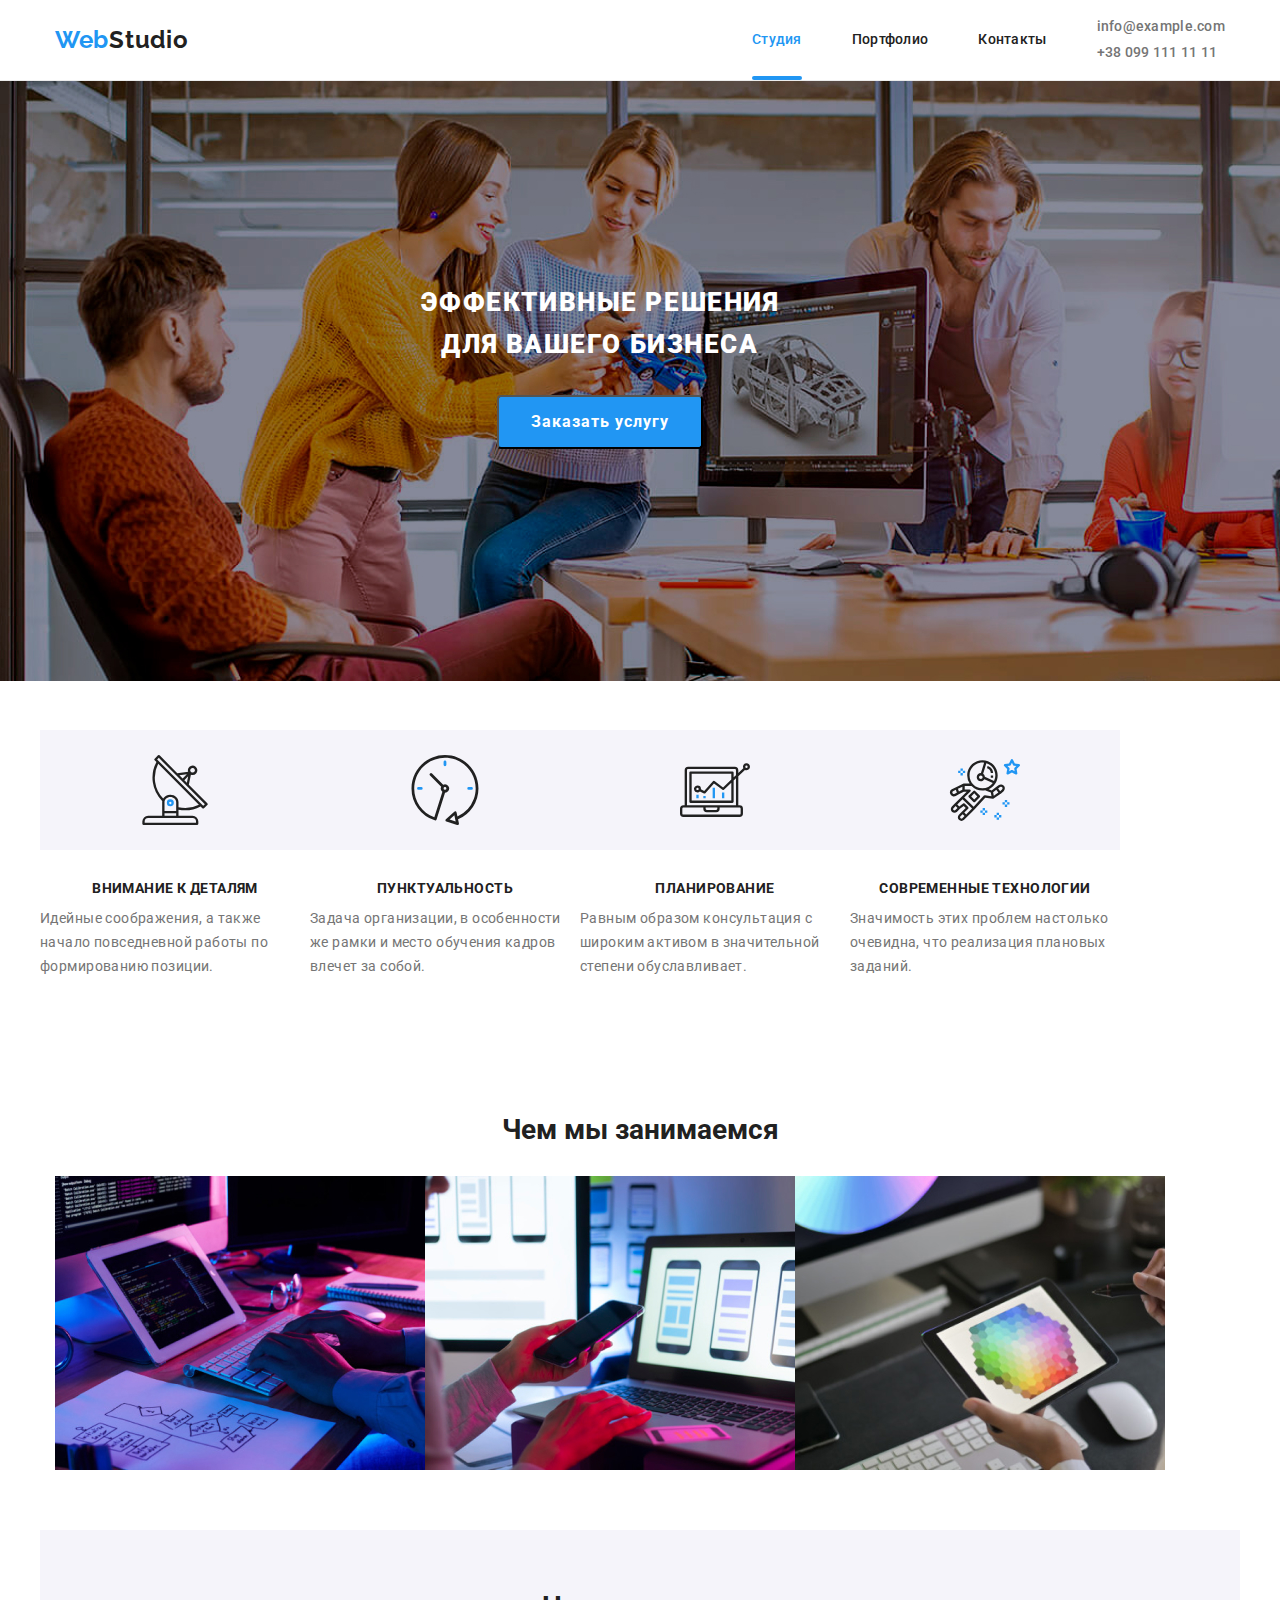
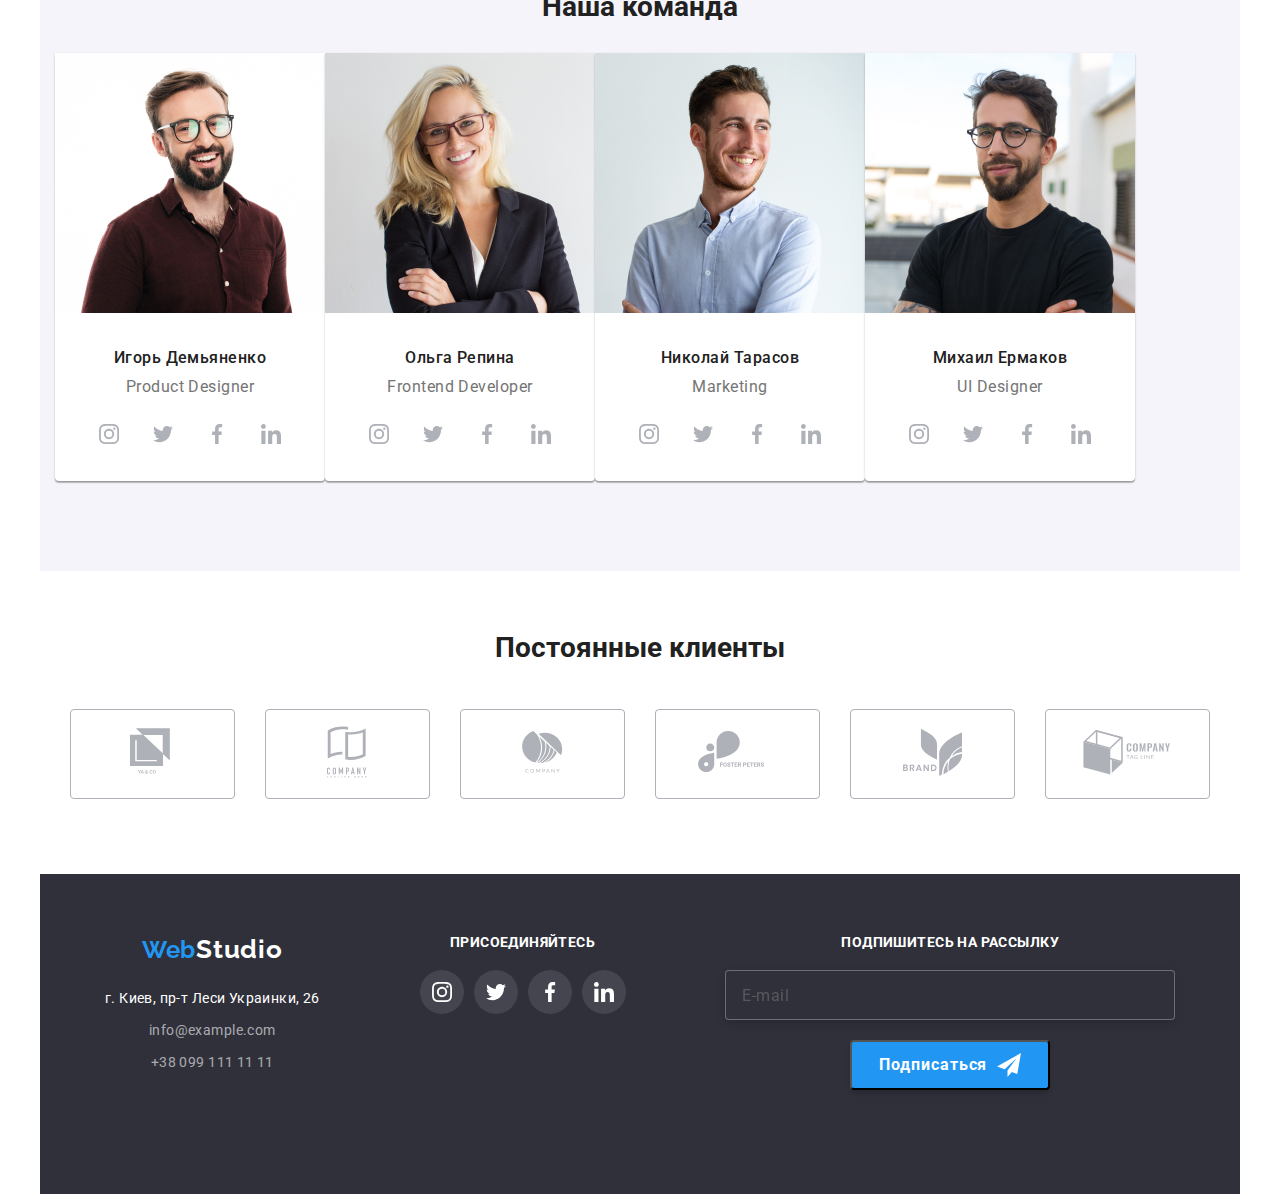
==== commit aaef4c88: "исправил все контейнеры" ====
--- a/index.html
+++ b/index.html
@@ -1,5 +1,5 @@
 <!DOCTYPE html>
-<html lang="en">
+<html>
 <head>
     <meta charset="UTF-8">
     <meta name="viewport" content="width=device-width, initial-scale=1.0">
@@ -18,8 +18,8 @@
 
             <button class="menu-button" width="40" height="40" data-menu-button>
                 <svg class="header-menu" width="24" height="16" aria-label="Переключатель мобильного меню">
-                    <use class="icon-menu" href="./images/symbol-defs.svg#icon-open-menu"></use>
-                    <use class="icon-cross" href="./images/symbol-defs.svg#icon-close-menu"></use>
+                    <use class="icon-menu" href="./images/icon/symbol-defs.svg#icon-open-menu"></use>
+                    <use class="icon-cross" href="./images/icon/symbol-defs.svg#icon-close-menu"></use>
                 </svg>
             </button>
 
@@ -35,12 +35,12 @@
                     <address class="header-address">
                         <a href="mailto:info@example.com" class="contact mail">
                             <svg class="nav-icon" width="16" height="12">
-                                <use href="./images/symbol-defs.svg#icon-mail"></use>
+                                <use href="./images/icon/symbol-defs.svg#icon-mail"></use>
                             </svg>
                             info@example.com</a>
                         <a href="tel:+380991111111" class="contact call">
                             <svg class="nav-icon" width="10" height="16">
-                                <use href="./images/symbol-defs.svg#icon-tel"></use>
+                                <use href="./images/icon/symbol-defs.svg#icon-tel"></use>
                             </svg>
                             +38 099 111 11 11</a>
                     </address>
@@ -67,7 +67,18 @@
     <main>
         <!-- Герой -->
         <section class="hero">
-            <div class="container">
+            <picture>
+                <source srcset="./images/hero/hero-mobile.jpg 1x, ./images/hero/hero-mobile2x.jpg 2x" 
+                        media="(max-width: 767px)">
+                <source srcset="./images/hero/hero-desktop.jpg 1x, ./images/hero/hero-desktop2x.jpg 2x, ./images/hero/hero-desktop3x.jpg 3x" 
+                        media="(min-width: 1200px)">
+                <source srcset="./images/hero/hero-tablet.jpg 1x, ./images/hero/hero-tablet2x.jpg 2x" 
+                        media="(min-width: 768px)">
+                <img 
+                    src="./images/hero/hero-mobile.jpg"
+                    alt="Команда разработчиков">
+            </picture>
+            <div class="container hero">
                 <h1 class="hero-title">Эффективные решения <br> для вашего бизнеса</h1>
                 <button class="hero-button" data-modal-open>Заказать услугу</button>
             </div>
@@ -76,7 +87,7 @@
                 <div class="modal">
                     <button class="button-closer" data-modal-close>
                         <svg width="11" height="11" class="closer-icon">
-                            <use href="./images/symbol-defs.svg#icon-modal-close"></use>
+                            <use href="./images/icon/symbol-defs.svg#icon-modal-close"></use>
                         </svg>
                     </button>
                         
@@ -89,7 +100,7 @@
                                 <span class="form-name">Имя</span>
                                 <input type="text" class="form-input text" name="name" placeholder=" ">
                                 <svg width="12" height="12" class="icon-modal">
-                                    <use href="./images/symbol-defs.svg#icon-name"></use>
+                                    <use href="./images/icon/symbol-defs.svg#icon-name"></use>
                                 </svg>                                  
                             </label>
 
@@ -97,7 +108,7 @@
                                 <span class="form-name">Телефон</span>
                                 <input type="tel" class="form-input tel" name="tel" placeholder=" ">
                                 <svg width="14" height="14" class="icon-modal">
-                                    <use href="./images/symbol-defs.svg#icon-phone"></use>
+                                    <use href="./images/icon/symbol-defs.svg#icon-phone"></use>
                                 </svg>         
                             </label>
         
@@ -105,7 +116,7 @@
                                 <span class="form-name">Почта</span>
                                 <input type="email" class="form-input email" name="mail" placeholder=" ">
                                 <svg width="16" height="12" class="icon-modal">
-                                    <use href="./images/symbol-defs.svg#icon-email"></use>
+                                    <use href="./images/icon/symbol-defs.svg#icon-email"></use>
                                 </svg>
                             </label>
 
@@ -117,7 +128,7 @@
                             <label class="agreement">
                                 <input class="checkbox" type="checkbox" name="agreement">
                                 <svg class="agreement-icon">
-                                    <use href="./images/symbol-defs.svg#icon-agree"></use>
+                                    <use href="./images/icon/symbol-defs.svg#icon-agree"></use>
                                 </svg>
                                 <span class="checkbox-text">Соглашаюсь с рассылкой и принимаю
                                 <a href="" class="conditions">Условия договора</a></span>
@@ -139,7 +150,7 @@
                     <li class="list-element">
                         <div class="qualities-icon">
                             <svg class="icon">
-                                <use href="./images/symbol-defs.svg#icon-antenna"></use>
+                                <use href="./images/icon/symbol-defs.svg#icon-antenna"></use>
                             </svg>
                         </div>
                         <div class="qualities-text">
@@ -152,7 +163,7 @@
                     <li class="list-element">
                         <div class="qualities-icon">
                             <svg class="icon">
-                                <use href="./images/symbol-defs.svg#icon-clock"></use>
+                                <use href="./images/icon/symbol-defs.svg#icon-clock"></use>
                             </svg>
                         </div>
                         <div class="qualities-text">
@@ -165,7 +176,7 @@
                     <li class="list-element">
                         <div class="qualities-icon">
                             <svg class="icon">
-                                <use href="./images/symbol-defs.svg#icon-diagram"></use>
+                                <use href="./images/icon/symbol-defs.svg#icon-diagram"></use>
                             </svg>
                         </div>
                         <div class="qualities-text">
@@ -178,7 +189,7 @@
                     <li class="list-element">
                         <div class="qualities-icon">
                             <svg class="icon">
-                                <use href="./images/symbol-defs.svg#icon-astronaut"></use>
+                                <use href="./images/icon/symbol-defs.svg#icon-astronaut"></use>
                             </svg>
                         </div>
                         <div class="qualities-text">
@@ -200,19 +211,37 @@
                 <ul class="list direction">
                     <li class="list-element">
                         <div class="direction-block">
-                            <img src="./images/computer.jpg" alt="Компьютер" width="370" height="294">
+                            <picture>
+                                <source srcset="./images/directions/computer.jpg 1x, ./images/directions/computer2x.jpg 2x" 
+                                        media="(min-width: 1200px)">
+                                <img 
+                                    src="./images/directions/computer.jpg"
+                                    alt="Десктопные приложения">
+                            </picture>
                             <p class="direction-text">Десктопные приложения</p>
                         </div>
                     </li>
                     <li class="list-element">
                         <div class="direction-block">
-                            <img src="./images/telephone.jpg" alt="Телефон" width="370" height="294">
+                            <picture>
+                                <source srcset="./images/directions/telephone.jpg 1x, ./images/directions/telephone2x.jpg 2x" 
+                                        media="(min-width: 1200px)">
+                                <img 
+                                    src="./images/directions/telephone.jpg"
+                                    alt="Мобильные приложения">
+                            </picture>
                             <p class="direction-text">Мобильные приложения</p>
                         </div>
                     </li>
                     <li class="list-element">
                         <div class="direction-block">
-                            <img src="./images/tablet.jpg" alt="Планшет" width="370" height="294">
+                            <picture>
+                                <source srcset="./images/directions/tablet.jpg 1x, ./images/directions/tablet2x.jpg 2x" 
+                                        media="(min-width: 1200px)">
+                                <img 
+                                    src="./images/directions/tablet.jpg"
+                                    alt="Дизайнерские решения">
+                            </picture>
                             <p class="direction-text">Дизайнерские решения</p>
                         </div>
                     </li>
@@ -227,10 +256,21 @@
                 
                 <ul class="list team">
                     <li class="list-element">
-                        <img
-                            srcset="./images/igor.jpg 1x, ./images/igor2x.jpg 2x"
-                            src="./images/igor.jpg"
-                            alt="igor">
+                        <picture>
+                            <source srcset="./images/team/igor-mobile.jpg 1x, ./images/team/igor-mobile2x.jpg 2x" 
+                                    media="(max-width: 767px)"
+                                    width="450">
+                            <source srcset="./images/team/igor-desktop.jpg 1x, ./images/team/igor-desktop2x.jpg 2x, ./images/team/igor-desktop3x.jpg 3x" 
+                                    media="(min-width: 1200px)"
+                                    width="270px">
+                            <source srcset="./images/team/igor-tablet.jpg 1x, ./images/team/igor-tablet2x.jpg 2x" 
+                                    media="(min-width: 768px)"
+                                    width="354px">
+                            <img 
+                                src="./images/team/igor-mobile.jpg"
+                                alt="Игорь Демьяненко">
+                        </picture>
+                        
                         <div class="info">
                             <h3 class="specialist">Игорь Демьяненко</h3>
                             <p class="position">Product Designer</p>
@@ -238,28 +278,28 @@
                                 <li class="social-element">
                                     <a href="#" class="icon">
                                         <svg class="icon-social" width="44" height="44">
-                                            <use href="./images/symbol-defs.svg#icon-instagram"></use>
-                                        </svg>
-                                    </a>
-                                </li>
-                                <li class="social-element">
-                                    <a href="#" class="icon">
-                                        <svg class="icon-social" width="44" height="44">
-                                            <use href="./images/symbol-defs.svg#icon-twitter"></use>
-                                        </svg>
-                                    </a>
-                                </li>
-                                <li class="social-element">
-                                    <a href="#" class="icon">
-                                        <svg class="icon-social" width="44" height="44">
-                                            <use href="./images/symbol-defs.svg#icon-facebook"></use>
-                                        </svg>
-                                    </a>
-                                </li>
-                                <li class="social-element">
-                                    <a href="#" class="icon">
-                                        <svg class="icon-social" width="44" height="44">
-                                            <use href="./images/symbol-defs.svg#icon-linkedin"></use>
+                                            <use href="./images/icon/symbol-defs.svg#icon-instagram"></use>
+                                        </svg>
+                                    </a>
+                                </li>
+                                <li class="social-element">
+                                    <a href="#" class="icon">
+                                        <svg class="icon-social" width="44" height="44">
+                                            <use href="./images/icon/symbol-defs.svg#icon-twitter"></use>
+                                        </svg>
+                                    </a>
+                                </li>
+                                <li class="social-element">
+                                    <a href="#" class="icon">
+                                        <svg class="icon-social" width="44" height="44">
+                                            <use href="./images/icon/symbol-defs.svg#icon-facebook"></use>
+                                        </svg>
+                                    </a>
+                                </li>
+                                <li class="social-element">
+                                    <a href="#" class="icon">
+                                        <svg class="icon-social" width="44" height="44">
+                                            <use href="./images/icon/symbol-defs.svg#icon-linkedin"></use>
                                         </svg>
                                     </a>
                                 </li>
@@ -267,10 +307,20 @@
                         </div>
                     </li>
                     <li class="list-element">
-                        <img
-                            srcset="./images/olga.jpg 1x, ./images/olga2x.jpg 2x"
-                            src="./images/olga.jpg"
-                            alt="olga">
+                        <picture>
+                            <source srcset="./images/team/olga-mobile.jpg 1x, ./images/team/olga-mobile2x.jpg 2x" 
+                                    media="(max-width: 767px)"
+                                    width="450">
+                            <source srcset="./images/team/olga-desktop.jpg 1x, ./images/team/olga-desktop2x.jpg 2x, ./images/team/igor-desktop3x.jpg 3x" 
+                                    media="(min-width: 1200px)"
+                                    width="270px">
+                            <source srcset="./images/team/olga-tablet.jpg 1x, ./images/team/olga-tablet2x.jpg 2x" 
+                                    media="(min-width: 768px)"
+                                    width="354px">
+                            <img 
+                                src="./images/team/olga-mobile.jpg"
+                                alt="Ольга Репина">
+                        </picture>
                         <div class="info">
                             <h3 class="specialist">Ольга Репина</h3>
                             <p class="position">Frontend Developer</p>
@@ -278,28 +328,28 @@
                                 <li class="social-element">
                                     <a href="#" class="icon">
                                         <svg class="icon-social" width="44" height="44">
-                                            <use href="./images/symbol-defs.svg#icon-instagram"></use>
-                                        </svg>
-                                    </a>
-                                </li>
-                                <li class="social-element">
-                                    <a href="#" class="icon">
-                                        <svg class="icon-social" width="44" height="44">
-                                            <use href="./images/symbol-defs.svg#icon-twitter"></use>
-                                        </svg>
-                                    </a>
-                                </li>
-                                <li class="social-element">
-                                    <a href="#" class="icon">
-                                        <svg class="icon-social" width="44" height="44">
-                                            <use href="./images/symbol-defs.svg#icon-facebook"></use>
-                                        </svg>
-                                    </a>
-                                </li>
-                                <li class="social-element">
-                                    <a href="#" class="icon">
-                                        <svg class="icon-social" width="44" height="44">
-                                            <use href="./images/symbol-defs.svg#icon-linkedin"></use>
+                                            <use href="./images/icon/symbol-defs.svg#icon-instagram"></use>
+                                        </svg>
+                                    </a>
+                                </li>
+                                <li class="social-element">
+                                    <a href="#" class="icon">
+                                        <svg class="icon-social" width="44" height="44">
+                                            <use href="./images/icon/symbol-defs.svg#icon-twitter"></use>
+                                        </svg>
+                                    </a>
+                                </li>
+                                <li class="social-element">
+                                    <a href="#" class="icon">
+                                        <svg class="icon-social" width="44" height="44">
+                                            <use href="./images/icon/symbol-defs.svg#icon-facebook"></use>
+                                        </svg>
+                                    </a>
+                                </li>
+                                <li class="social-element">
+                                    <a href="#" class="icon">
+                                        <svg class="icon-social" width="44" height="44">
+                                            <use href="./images/icon/symbol-defs.svg#icon-linkedin"></use>
                                         </svg>
                                     </a>
                                 </li>
@@ -307,10 +357,20 @@
                         </div>
                     </li>
                     <li class="list-element">
-                        <img
-                            srcset="./images/nickolay.jpg 1x, ./images/nickolay2x.jpg 2x"
-                            src="./images/nickolay.jpg"
-                            alt="nickol">
+                        <picture>
+                            <source srcset="./images/team/nickolay-mobile.jpg 1x, ./images/team/nickolay-mobile2x.jpg 2x" 
+                                    media="(max-width: 767px)"
+                                    width="450">
+                            <source srcset="./images/team/nickolay-desktop.jpg 1x, ./images/team/nickolay-desktop2x.jpg 2x, ./images/team/igor-desktop3x.jpg 3x" 
+                                    media="(min-width: 1200px)"
+                                    width="270px">
+                            <source srcset="./images/team/nickolay-tablet.jpg 1x, ./images/team/nickolay-tablet2x.jpg 2x" 
+                                    media="(min-width: 768px)"
+                                    width="354px">
+                            <img 
+                                src="./images/team/nickolay-mobile.jpg"
+                                alt="Николай Тарасов">
+                        </picture>
                         <div class="info">
                             <h3 class="specialist">Николай Тарасов</h3>
                             <p class="position">Marketing</p>
@@ -318,28 +378,28 @@
                                 <li class="social-element">
                                     <a href="#" class="icon">
                                         <svg class="icon-social" width="44" height="44">
-                                            <use href="./images/symbol-defs.svg#icon-instagram"></use>
-                                        </svg>
-                                    </a>
-                                </li>
-                                <li class="social-element">
-                                    <a href="#" class="icon">
-                                        <svg class="icon-social" width="44" height="44">
-                                            <use href="./images/symbol-defs.svg#icon-twitter"></use>
-                                        </svg>
-                                    </a>
-                                </li>
-                                <li class="social-element">
-                                    <a href="#" class="icon">
-                                        <svg class="icon-social" width="44" height="44">
-                                            <use href="./images/symbol-defs.svg#icon-facebook"></use>
-                                        </svg>
-                                    </a>
-                                </li>
-                                <li class="social-element">
-                                    <a href="#" class="icon">
-                                        <svg class="icon-social" width="44" height="44">
-                                            <use href="./images/symbol-defs.svg#icon-linkedin"></use>
+                                            <use href="./images/icon/symbol-defs.svg#icon-instagram"></use>
+                                        </svg>
+                                    </a>
+                                </li>
+                                <li class="social-element">
+                                    <a href="#" class="icon">
+                                        <svg class="icon-social" width="44" height="44">
+                                            <use href="./images/icon/symbol-defs.svg#icon-twitter"></use>
+                                        </svg>
+                                    </a>
+                                </li>
+                                <li class="social-element">
+                                    <a href="#" class="icon">
+                                        <svg class="icon-social" width="44" height="44">
+                                            <use href="./images/icon/symbol-defs.svg#icon-facebook"></use>
+                                        </svg>
+                                    </a>
+                                </li>
+                                <li class="social-element">
+                                    <a href="#" class="icon">
+                                        <svg class="icon-social" width="44" height="44">
+                                            <use href="./images/icon/symbol-defs.svg#icon-linkedin"></use>
                                         </svg>
                                     </a>
                                 </li>
@@ -347,10 +407,20 @@
                         </div>
                     </li>
                     <li class="list-element">
-                        <img
-                            srcset="./images/mykhail.jpg 1x, ./images/mykhail2x.jpg 2x"
-                            src="./images/mykhail.jpg"
-                            alt="misha">
+                        <picture>
+                            <source srcset="./images/team/mykhail-mobile.jpg 1x, ./images/team/mykhail-mobile2x.jpg 2x" 
+                                    media="(max-width: 767px)"
+                                    width="450">
+                            <source srcset="./images/team/mykhail-desktop.jpg 1x, ./images/team/mykhail-desktop2x.jpg 2x, ./images/team/igor-desktop3x.jpg 3x" 
+                                    media="(min-width: 1200px)"
+                                    width="270px">
+                            <source srcset="./images/team/mykhail-tablet.jpg 1x, ./images/team/mykhail-tablet2x.jpg 2x" 
+                                    media="(min-width: 768px)"
+                                    width="354px">
+                            <img 
+                                src="./images/team/mykhail-mobile.jpg"
+                                alt="Михаил Ермаков">
+                        </picture>
                         <div class="info">
                             <h3 class="specialist">Михаил Ермаков</h3>
                             <p class="position">UI Designer</p>
@@ -358,28 +428,28 @@
                                 <li class="social-element">
                                     <a href="#" class="icon">
                                         <svg class="icon-social" width="44" height="44">
-                                            <use href="./images/symbol-defs.svg#icon-instagram"></use>
-                                        </svg>
-                                    </a>
-                                </li>
-                                <li class="social-element">
-                                    <a href="#" class="icon">
-                                        <svg class="icon-social" width="44" height="44">
-                                            <use href="./images/symbol-defs.svg#icon-twitter"></use>
-                                        </svg>
-                                    </a>
-                                </li>
-                                <li class="social-element">
-                                    <a href="#" class="icon">
-                                        <svg class="icon-social" width="44" height="44">
-                                            <use href="./images/symbol-defs.svg#icon-facebook"></use>
-                                        </svg>
-                                    </a>
-                                </li>
-                                <li class="social-element">
-                                    <a href="#" class="icon">
-                                        <svg class="icon-social" width="44" height="44">
-                                            <use href="./images/symbol-defs.svg#icon-linkedin"></use>
+                                            <use href="./images/icon/symbol-defs.svg#icon-instagram"></use>
+                                        </svg>
+                                    </a>
+                                </li>
+                                <li class="social-element">
+                                    <a href="#" class="icon">
+                                        <svg class="icon-social" width="44" height="44">
+                                            <use href="./images/icon/symbol-defs.svg#icon-twitter"></use>
+                                        </svg>
+                                    </a>
+                                </li>
+                                <li class="social-element">
+                                    <a href="#" class="icon">
+                                        <svg class="icon-social" width="44" height="44">
+                                            <use href="./images/icon/symbol-defs.svg#icon-facebook"></use>
+                                        </svg>
+                                    </a>
+                                </li>
+                                <li class="social-element">
+                                    <a href="#" class="icon">
+                                        <svg class="icon-social" width="44" height="44">
+                                            <use href="./images/icon/symbol-defs.svg#icon-linkedin"></use>
                                         </svg>
                                     </a>
                                 </li>
@@ -396,42 +466,42 @@
                     <li class="list-element">
                         <a href="" class="link">
                             <svg class="icon-client" width="44" height="49">
-                                <use href="./images/symbol-defs.svg#icon-client-1"></use>
+                                <use href="./images/icon/symbol-defs.svg#icon-client-1"></use>
                             </svg>
                         </a>
                     </li>
                     <li class="list-element">
                          <a href="" class="link">
                             <svg class="icon-client" width="40" height="52">
-                                <use href="./images/symbol-defs.svg#icon-client-2"></use>
+                                <use href="./images/icon/symbol-defs.svg#icon-client-2"></use>
                             </svg>
                          </a>
                     </li>
                     <li class="list-element">
                         <a href="" class="link">
                             <svg class="icon-client" width="41" height="42">
-                                <use href="./images/symbol-defs.svg#icon-client-3"></use>
+                                <use href="./images/icon/symbol-defs.svg#icon-client-3"></use>
                             </svg>
                         </a>
                     </li>
                     <li class="list-element">
                         <a href="" class="link">
                             <svg class="icon-client" width="79" height="42">
-                                <use href="./images/symbol-defs.svg#icon-client-4"></use>
+                                <use href="./images/icon/symbol-defs.svg#icon-client-4"></use>
                             </svg>
                         </a>
                     </li>
                     <li class="list-element">
                         <a href="" class="link">
                             <svg class="icon-client" width="59" height="47">
-                                <use href="./images/symbol-defs.svg#icon-client-5"></use>
+                                <use href="./images/icon/symbol-defs.svg#icon-client-5"></use>
                             </svg>
                         </a>
                     </li>
                     <li class="list-element">
                         <a href="" class="link">
                             <svg class="icon-client" width="88" height="45">
-                                <use href="./images/symbol-defs.svg#icon-client-6"></use>
+                                <use href="./images/icon/symbol-defs.svg#icon-client-6"></use>
                             </svg>
                         </a>
                     </li>
@@ -462,28 +532,28 @@
                                 <li class="social-element">
                                     <a href="" class="icon">
                                         <svg class="icon-social" width="44" height="44">
-                                            <use href="./images/symbol-defs.svg#icon-instagram"></use>
+                                            <use href="./images/icon/symbol-defs.svg#icon-instagram"></use>
                                         </svg>
                                     </a>
                                 </li>
                                 <li class="social-element">
                                     <a href="" class="icon">
                                         <svg class="icon-social" width="44" height="44">
-                                            <use href="./images/symbol-defs.svg#icon-twitter"></use>
+                                            <use href="./images/icon/symbol-defs.svg#icon-twitter"></use>
                                         </svg>
                                     </a>
                                 </li>
                                 <li class="social-element">
                                     <a href="" class="icon">
                                         <svg class="icon-social" width="44" height="44">
-                                            <use href="./images/symbol-defs.svg#icon-facebook"></use>
+                                            <use href="./images/icon/symbol-defs.svg#icon-facebook"></use>
                                         </svg>
                                     </a>
                                 </li>
                                 <li class="social-element">
                                     <a href="" class="icon">
                                         <svg class="icon-social" width="44" height="44">
-                                            <use href="./images/symbol-defs.svg#icon-linkedin"></use>
+                                            <use href="./images/icon/symbol-defs.svg#icon-linkedin"></use>
                                         </svg>
                                     </a>
                                 </li>
@@ -495,7 +565,7 @@
                         <input type="email" class="footer-input" name="mail" placeholder="E-mail">
                         <button class="footer-button">Подписаться
                             <svg class="icon-send" width="24" height="24">
-                                <use href="./images/symbol-defs.svg#icon-send"></use>
+                                <use href="./images/icon/symbol-defs.svg#icon-send"></use>
                             </svg>
                         </button>
                     </div>
--- a/css/main.min.css
+++ b/css/main.min.css
@@ -1 +1 @@
-body{background-color:#fff;color:#212121;font-family:Roboto,sans-serif}body.modal-open{overflow:hidden}.container{padding-right:15px;padding-left:15px;margin:0 auto;width:480px}@media screen and (min-width: 768px){.container{width:768px}}@media screen and (min-width: 1200px){.container{width:1200px}}h1,h2,h3,li,a,ul,p{margin-top:0;margin-bottom:0;padding:0}li{list-style:none}a{text-decoration:none}.visually-hiden{position:absolute;clip:rect(0 0 0 0);width:1px;height:1px;margin:-1px}.section-title{margin-bottom:50px;font-weight:bold;font-size:36px;line-height:1.6;text-align:center;letter-spacing:.03em}.container-title{text-align:center;font-size:28px;line-height:33px;margin-bottom:30px}header{border-bottom:1px solid #ececec;position:relative}.container.header{display:-webkit-box;display:-ms-flexbox;display:flex;-webkit-box-align:center;-ms-flex-align:center;align-items:center;-webkit-box-pack:justify;-ms-flex-pack:justify;justify-content:space-between;width:480px;height:60px}@media screen and (min-width: 480px){.container.header{width:480px}}@media screen and (min-width: 768px){.container.header{width:768px}}.logo-header{color:#212121;font-family:Raleway;font-style:normal;font-weight:bold;font-size:24px;line-height:28px;letter-spacing:.03em;text-decoration:none}.logo-web{color:#2196f3;font-family:Raleway;font-style:normal;font-weight:bold;font-size:24px;line-height:28px;letter-spacing:.03em;text-decoration:none}.menu-button{display:-webkit-inline-box;display:-ms-inline-flexbox;display:inline-flex;margin-top:10px;margin-bottom:10px;border:none;background-color:transparent;cursor:pointer;z-index:1}@media screen and (min-width: 768px){.menu-button{display:none}}.menu-button .icon-cross{display:none}.menu-button.is-open .icon-cross{display:block}.menu-button.is-open .icon-menu{display:none}.menu-container{display:none;position:absolute;top:0;left:0;width:480px;height:796px;background-color:#fff}.menu-container.is-open{display:-webkit-box;display:-ms-flexbox;display:flex;-webkit-box-orient:vertical;-webkit-box-direction:normal;-ms-flex-direction:column;flex-direction:column;-webkit-box-pack:justify;-ms-flex-pack:justify;justify-content:space-between}@media screen and (min-width: 768px){.menu-container{display:-webkit-box;display:-ms-flexbox;display:flex;-webkit-box-pack:justify;-ms-flex-pack:justify;justify-content:space-between;position:relative}}.navigation,.header-address,.list.social-networks{padding:40px 48px 40px 48px}.site-nav{display:-webkit-box;display:-ms-flexbox;display:flex;-webkit-box-orient:vertical;-webkit-box-direction:normal;-ms-flex-direction:column;flex-direction:column;-webkit-box-pack:start;-ms-flex-pack:start;justify-content:start}.site-nav .list-element{margin-bottom:32px}.site-nav .link{position:relative;color:#212121;font-weight:500;font-size:40px;line-height:47px;letter-spacing:.02em;-webkit-transition:color 250ms cubic-bezier(0.4, 0, 0.2, 1);transition:color 250ms cubic-bezier(0.4, 0, 0.2, 1)}.site-nav .link:hover,.site-nav .link:focus{color:#2196f3}.site-nav .link::after{position:absolute;content:"";display:none;left:0;bottom:0;width:100%;height:4px;background-color:#2196f3;border-radius:2px;-webkit-transform:scaleX(0);transform:scaleX(0);-webkit-transition:-webkit-transform 250ms cubic-bezier(0.4, 0, 0.2, 1);transition:-webkit-transform 250ms cubic-bezier(0.4, 0, 0.2, 1);transition:transform 250ms cubic-bezier(0.4, 0, 0.2, 1);transition:transform 250ms cubic-bezier(0.4, 0, 0.2, 1), -webkit-transform 250ms cubic-bezier(0.4, 0, 0.2, 1)}.site-nav .link:hover::after{-webkit-transform:scaleX(1);transform:scaleX(1)}.site-nav .link:focus::after{-webkit-transform:scaleX(1);transform:scaleX(1);background-color:#2196f3}@media screen and (min-width: 768px){.site-nav{font-weight:500;font-size:14px;line-height:1.14;letter-spacing:.02em;margin-right:50px;height:80px}}.list-element .current-color{color:#2196f3}.list-element .current-color::after{-webkit-transform:scaleX(1);transform:scaleX(1)}.header-address{display:-webkit-box;display:-ms-flexbox;display:flex;-webkit-box-orient:vertical;-webkit-box-direction:reverse;-ms-flex-direction:column-reverse;flex-direction:column-reverse;font-style:normal;font-weight:500;font-size:14px;line-height:1.14;letter-spacing:.02em}.header-address .nav-icon{display:none}.header-address .call{font-family:Roboto;font-style:normal;font-weight:500;font-size:34px;line-height:40px;color:#2196f3;margin-bottom:32px}.header-address .mail{font-family:Roboto;font-style:normal;font-weight:500;font-size:24px;line-height:28px;letter-spacing:.02em;color:#757575}.list.social-networks{display:-webkit-box;display:-ms-flexbox;display:flex}.list-element .link-social{font-family:Roboto;font-style:normal;font-weight:500;font-size:18px;line-height:22px;letter-spacing:.02em;color:#2196f3}.hero{background-image:-webkit-gradient(linear, left top, right top, from(rgba(47, 48, 58, 0.4)), to(rgba(47, 48, 58, 0.4))),url(/images/hero.jpg);background-image:linear-gradient(to right, rgba(47, 48, 58, 0.4), rgba(47, 48, 58, 0.4)),url(/images/hero.jpg);background-size:cover;background-position:50% 50%;background-repeat:no-repeat;max-width:480px;height:400px;text-align:center;margin:0 auto;padding-top:118px}@media screen and (min-device-pixel-ratio: 2),screen and (-webkit-min-device-pixel-ratio: 2),screen and (min-resolution: 192dpi),screen and (min-resolution: 2dppx){.hero{background-image:-webkit-gradient(linear, left top, right top, from(rgba(47, 48, 58, 0.4)), to(rgba(47, 48, 58, 0.4))),url(/images/hero2x.jpg);background-image:linear-gradient(to right, rgba(47, 48, 58, 0.4), rgba(47, 48, 58, 0.4)),url(/images/hero2x.jpg)}}.hero-title{color:#fff;font-weight:900;font-size:26px;line-height:42px;text-align:center;letter-spacing:.06em;text-transform:uppercase}.hero-button{color:#fff;background-color:#2196f3;font-weight:bold;font-size:16px;line-height:30px;display:-webkit-box;display:-ms-flexbox;display:flex;-webkit-box-align:center;-ms-flex-align:center;align-items:center;text-align:center;letter-spacing:.06em;text-decoration:none;display:inline-block;margin-top:30px;text-align:center;border-radius:4px;padding:10px 32px;cursor:pointer}.button{background-color:#f5f4fa;font-family:Roboto;font-weight:500;font-size:16px;line-height:1.62;letter-spacing:.03em;display:inline-block;text-align:center;border:none;padding:6px 22px;cursor:pointer;-webkit-transition:250ms cubic-bezier(0.4, 0, 0.2, 1);transition:250ms cubic-bezier(0.4, 0, 0.2, 1)}.button:hover,.button:focus{color:#fff;background-color:#2196f3;-webkit-box-shadow:0px 3px 1px rgba(0,0,0,.1),0px 1px 2px rgba(0,0,0,.08),0px 2px 2px rgba(0,0,0,.12);box-shadow:0px 3px 1px rgba(0,0,0,.1),0px 1px 2px rgba(0,0,0,.08),0px 2px 2px rgba(0,0,0,.12);border-radius:4px}.backdrop{position:fixed;top:0;left:0;width:100%;height:100%;background-color:rgba(0,0,0,.2);opacity:1;-webkit-transition:opacity 250ms cubic-bezier(0.4, 0, 0.2, 1);transition:opacity 250ms cubic-bezier(0.4, 0, 0.2, 1)}.backdrop.is-hidden{opacity:0;pointer-events:none}.backdrop.is-hidden .modal{-webkit-transform:translate(-50%, -50%) scale(1.1);transform:translate(-50%, -50%) scale(1.1)}.modal{position:relative;top:50%;left:50%;width:528px;height:581px;-webkit-box-shadow:0px 1px 3px rgba(0,0,0,.12),0px 1px 1px rgba(0,0,0,.14),0px 2px 1px rgba(0,0,0,.2);box-shadow:0px 1px 3px rgba(0,0,0,.12),0px 1px 1px rgba(0,0,0,.14),0px 2px 1px rgba(0,0,0,.2);border-radius:4px;background-color:#fff;-webkit-transform:translate(-50%, -50%) scale(1);transform:translate(-50%, -50%) scale(1);-webkit-transition:-webkit-transform 250ms cubic-bezier(0.4, 0, 0.2, 1);transition:-webkit-transform 250ms cubic-bezier(0.4, 0, 0.2, 1);transition:transform 250ms cubic-bezier(0.4, 0, 0.2, 1);transition:transform 250ms cubic-bezier(0.4, 0, 0.2, 1), -webkit-transform 250ms cubic-bezier(0.4, 0, 0.2, 1)}.button-closer{position:absolute;display:inline-block;top:0;right:0;margin-right:8px;margin-top:8px;width:30px;height:30px;border-radius:50%;border:1px solid rgba(0,0,0,.1);background-color:#fff;cursor:pointer;z-index:1}.button-closer:focus-within .closer-icon,.button-closer:hover .closer-icon{color:#2196f3}.closer-icon{fill:currentColor;color:#212121;-webkit-transition:color 250ms cubic-bezier(0.4, 0, 0.2, 1);transition:color 250ms cubic-bezier(0.4, 0, 0.2, 1)}.form{position:absolute;top:0;left:0;width:100%;height:100%;margin-left:auto;margin-right:auto;padding:40px}.form-heading{font-family:Roboto;font-style:normal;font-weight:bold;text-align:center;font-size:20px;line-height:23px;letter-spacing:.03em;margin-bottom:12px;color:#212121}.form-field{position:relative;display:-webkit-box;display:-ms-flexbox;display:flex;-webkit-box-orient:vertical;-webkit-box-direction:normal;-ms-flex-direction:column;flex-direction:column;-webkit-box-pack:start;-ms-flex-pack:start;justify-content:start;width:100%;margin-bottom:28px}.form-field button{font-family:#212121;font-style:normal;font-weight:bold;font-size:16px;line-height:30px;letter-spacing:.06em;color:#fff;width:200px;height:50px;margin-top:30px;margin-left:auto;margin-right:auto;background:#2196f3;-webkit-box-shadow:0px 4px 4px rgba(0,0,0,.15);box-shadow:0px 4px 4px rgba(0,0,0,.15);border-radius:4px;cursor:pointer}.form-label{position:relative;display:-webkit-box;display:-ms-flexbox;display:flex;-webkit-box-orient:vertical;-webkit-box-direction:normal;-ms-flex-direction:column;flex-direction:column;width:100%;-webkit-transition:250ms cubic-bezier(0.4, 0, 0.2, 1);transition:250ms cubic-bezier(0.4, 0, 0.2, 1)}.form-label:not(:first-child){margin-top:10px}.form-label:hover .icon-modal,.form-label:focus-within .icon-modal{color:#2196f3}.form-label:hover .form-input,.form-label:focus .form-input{border:1px solid #2196f3}.form-label textarea{font-family:Roboto;font-style:normal;font-weight:normal;line-height:14px;font-size:12px;letter-spacing:.01em;height:120px;resize:none;border:1px solid rgba(33,33,33,.2);-webkit-box-sizing:border-box;box-sizing:border-box;border-radius:4px;padding:12px 14px 12px 14px;outline:none;cursor:pointer;-webkit-transition:250ms cubic-bezier(0.4, 0, 0.2, 1);transition:250ms cubic-bezier(0.4, 0, 0.2, 1)}.form-label textarea::-webkit-input-placeholder{opacity:.5;color:#757575}.form-label textarea::-moz-placeholder{opacity:.5;color:#757575}.form-label textarea:-ms-input-placeholder{opacity:.5;color:#757575}.form-label textarea::-ms-input-placeholder{opacity:.5;color:#757575}.form-label textarea::placeholder{opacity:.5;color:#757575}.form-label:hover textarea,.form-label textarea:focus{border:1px solid #2196f3}.form-name{display:-webkit-box;display:-ms-flexbox;display:flex;font-family:Roboto;font-style:normal;line-height:14px;font-size:12px;-webkit-box-pack:start;-ms-flex-pack:start;justify-content:start;margin-bottom:4px;color:#757575}.icon-modal{position:absolute;bottom:0;left:0;margin-left:15px;margin-top:14px;margin-bottom:14px;cursor:pointer;fill:currentColor;color:#212121;-webkit-transition:color 250ms cubic-bezier(0.4, 0, 0.2, 1);transition:color 250ms cubic-bezier(0.4, 0, 0.2, 1)}.form-input{height:40px;border:1px solid rgba(33,33,33,.2);-webkit-box-sizing:border-box;box-sizing:border-box;border-radius:4px;padding-left:42px;outline:none;cursor:pointer;-webkit-transition:250ms cubic-bezier(0.4, 0, 0.2, 1);transition:250ms cubic-bezier(0.4, 0, 0.2, 1)}.form-input:hover,.form-input:focus{border:1px solid #2196f3}.form-input:hover .icon-modal,.form-input:focus-within .icon-modal{color:#2196f3}.checkbox{position:absolute;width:1px;height:1px;margin:-1px;border:0;padding:0;clip:rect(0 0 0 0);overflow:hidden}.checkbox:checked+.agreement-icon{border-color:#2196f3;background-color:#2196f3;background-size:contain;background-origin:border-box}.agreement{display:-webkit-box;display:-ms-flexbox;display:flex;-webkit-box-pack:center;-ms-flex-pack:center;justify-content:center;-webkit-box-align:center;-ms-flex-align:center;align-items:center;margin-top:25px;cursor:pointer}.agreement-icon{display:inline-block;width:16px;height:15px;margin-right:9px;border:2px solid #212121;background-color:#fff;border-radius:2px;-webkit-transition:250ms cubic-bezier(0.4, 0, 0.2, 1);transition:250ms cubic-bezier(0.4, 0, 0.2, 1)}.checkbox-text{font-family:Roboto;font-style:normal;font-weight:normal;font-size:14px;line-height:24px;letter-spacing:.03em;color:#757575}.checkbox-text .conditions{font-family:Roboto;font-style:normal;font-weight:normal;font-size:14px;line-height:24px;letter-spacing:.03em;color:#2196f3}.container.qualities{margin-top:60px;margin-bottom:30px}.list.qualities{display:block;margin-bottom:30px}@media screen and (min-width: 768px){.list.qualities{display:-webkit-box;display:-ms-flexbox;display:flex;-ms-flex-wrap:wrap;flex-wrap:wrap;-ms-flex-preferred-size:calc((100% - 4 * 15px) / 2);flex-basis:calc((100% - 4 * 15px) / 2);margin:-15px}}.qualities-icon{display:-webkit-box;display:-ms-flexbox;display:flex;-webkit-box-pack:center;-ms-flex-pack:center;justify-content:center;padding-top:25px;padding-bottom:25px;width:450px;height:120px;margin-bottom:30px;background-color:#f5f4fa}@media screen and (min-width: 768px){.qualities-icon{width:354px}}@media screen and (min-width: 1200px){.qualities-icon{width:270px}}.qualities-text{width:450px;margin-bottom:30px}@media screen and (min-width: 768px){.qualities-text{width:354px}}@media screen and (min-width: 1200px){.qualities-text{width:270px}}.qualities-title{font-weight:bold;font-size:14px;line-height:16px;letter-spacing:.03em;text-transform:uppercase;text-align:center;margin-bottom:10px}.qualities-paragraph{color:#757575;font-size:14px;line-height:24px;letter-spacing:.03em}.section.direction{display:none}@media screen and (min-width: 1200px){.section.direction{display:block}}.list.direction{display:-webkit-box;display:-ms-flexbox;display:flex}.direction-block{display:-webkit-box;display:-ms-flexbox;display:flex;position:relative;width:370px;height:294px;overflow:hidden;cursor:pointer}.direction-block::before{position:absolute;content:"";width:100%;height:70px;bottom:0;left:0;background-color:rgba(47,48,58,.8);-webkit-transform:translateY(100%);transform:translateY(100%);-webkit-transition:-webkit-transform 250ms cubic-bezier(0.4, 0, 0.2, 1);transition:-webkit-transform 250ms cubic-bezier(0.4, 0, 0.2, 1);transition:transform 250ms cubic-bezier(0.4, 0, 0.2, 1);transition:transform 250ms cubic-bezier(0.4, 0, 0.2, 1), -webkit-transform 250ms cubic-bezier(0.4, 0, 0.2, 1)}.direction-block:hover::before,.direction-block:focus::before{-webkit-transform:translateY(0%);transform:translateY(0%)}.direction-block:hover .direction-text,.direction-block:hover .direction-text{-webkit-transform:translateY(0%);transform:translateY(0%)}.direction-text{position:absolute;display:-webkit-box;display:-ms-flexbox;display:flex;font-size:14px;line-height:16px;text-align:center;-webkit-box-pack:center;-ms-flex-pack:center;justify-content:center;-webkit-box-align:center;-ms-flex-align:center;align-items:center;bottom:0;left:0;width:100%;height:70px;text-transform:uppercase;color:#fff;-webkit-transform:translateY(100%);transform:translateY(100%);-webkit-transition:-webkit-transform 250ms cubic-bezier(0.4, 0, 0.2, 1);transition:-webkit-transform 250ms cubic-bezier(0.4, 0, 0.2, 1);transition:transform 250ms cubic-bezier(0.4, 0, 0.2, 1);transition:transform 250ms cubic-bezier(0.4, 0, 0.2, 1), -webkit-transform 250ms cubic-bezier(0.4, 0, 0.2, 1)}.direction-block:hover .direction-text,.direction-block:hover .direction-text{-webkit-transform:translateY(0%);transform:translateY(0%)}.container.team{padding-top:60px;background-color:#f5f4fa}.list.team{display:-webkit-box;display:-ms-flexbox;display:flex;-ms-flex-wrap:wrap;flex-wrap:wrap}.team .list-element{background-color:#fff;-webkit-box-shadow:0px 1px 3px rgba(0,0,0,.12),0px 1px 1px rgba(0,0,0,.14),0px 2px 1px rgba(0,0,0,.2);box-shadow:0px 1px 3px rgba(0,0,0,.12),0px 1px 1px rgba(0,0,0,.14),0px 2px 1px rgba(0,0,0,.2);border-radius:0px 0px 4px 4px;width:450px;height:622px;margin-bottom:-15px}@media screen and (min-width: 768px){.team .list-element{height:536px;width:calc((100% - 4 * 15px) / 2);margin:15px}}@media screen and (min-width: 1200px){.team .list-element{width:270px;height:428px}}.list-element img{width:450px;height:460px}@media screen and (min-width: 768px){.list-element img{width:354px;height:374px}}@media screen and (min-width: 1200px){.list-element img{width:270px;height:260px}}.specialist{font-weight:500;font-size:16px;line-height:1.2;text-align:center;letter-spacing:.03em;margin-top:30px}.position{color:#757575;font-size:16px;line-height:1.2;text-align:center;letter-spacing:.03em;margin-top:10px}.social-networks{display:-webkit-box;display:-ms-flexbox;display:flex;-webkit-box-pack:center;-ms-flex-pack:center;justify-content:center;margin-top:16px;margin-bottom:24px}.social-element{height:44px;width:44px;border-radius:50%;margin-bottom:24px;cursor:pointer;background-color:#fff;-webkit-transition:background-color 250ms cubic-bezier(0.4, 0, 0.2, 1);transition:background-color 250ms cubic-bezier(0.4, 0, 0.2, 1)}.social-element a{width:44px;height:44px;border-radius:50%;display:-webkit-box;display:-ms-flexbox;display:flex;-webkit-box-pack:center;-ms-flex-pack:center;justify-content:center;-webkit-box-align:center;-ms-flex-align:center;align-items:center}.social-element:not(:last-child){margin-right:10px}.social-element:hover,.social-element:focus{background-color:#2196f3}.social-element:hover .icon-social,.social-element:focus .icon-social{color:#fff}.icon-social{width:20px;height:20px;fill:currentColor;color:#afb1b8;-webkit-transition:color 250ms cubic-bezier(0.4, 0, 0.2, 1);transition:color 250ms cubic-bezier(0.4, 0, 0.2, 1)}.container.clients{padding-top:60px;padding-bottom:30px}.list-clients{display:-webkit-box;display:-ms-flexbox;display:flex;-ms-flex-wrap:wrap;flex-wrap:wrap}.clients .container-title{margin-bottom:30px}.clients .list-element{display:-webkit-box;display:-ms-flexbox;display:flex;-webkit-box-pack:center;-ms-flex-pack:center;justify-content:center;-webkit-box-align:center;-ms-flex-align:center;align-items:center;width:210px;height:90px;border:1px solid #afb1b8;border-radius:4px;margin:-15px;background-color:#fff;cursor:pointer;-webkit-transition:border 250ms cubic-bezier(0.4, 0, 0.2, 1);transition:border 250ms cubic-bezier(0.4, 0, 0.2, 1)}.clients .list-element:hover,.clients .list-element:focus{border:1px solid #2196f3}.clients .list-element:hover .icon-client,.clients .list-element:focus .icon-client{color:#2196f3}@media screen and (max-width: 767px){.clients .list-element{width:calc((100% - 4 * 15px) / 2);margin:15px}}@media screen and (min-width: 768px){.clients .list-element{width:calc((100% - 6 * 15px) / 3);margin:15px}}@media screen and (min-width: 1200px){.clients .list-element{width:calc((100% - 12 * 15px) / 6);margin:15px}}.icon-client{fill:currentColor;color:#afb1b8;-webkit-transition:color 250ms cubic-bezier(0.4, 0, 0.2, 1);transition:color 250ms cubic-bezier(0.4, 0, 0.2, 1)}.container.footer{text-align:center;padding-top:60px;padding-bottom:30px;background-color:#2f303a}.logo-footer{color:#fff;font-family:Raleway;font-style:normal;font-weight:bold;font-size:26px;line-height:1.2;letter-spacing:.03em;text-decoration:none}.footer-address p{font-family:Roboto;color:#fff;font-style:normal;font-weight:normal;font-size:14px;line-height:24px;letter-spacing:.03em;margin-top:20px}.contact{display:block;font-family:Roboto;font-style:normal;font-weight:normal;font-size:14px;line-height:24px;letter-spacing:.03em;color:rgba(255,255,255,.6);padding-top:8px}.footer-nav{margin-bottom:60px}.footer-text{font-weight:bold;font-size:14px;line-height:16px;letter-spacing:.03em;text-transform:uppercase;color:#fff;margin-bottom:20px}.container-subscribe{display:-webkit-box;display:-ms-flexbox;display:flex;-webkit-box-orient:vertical;-webkit-box-direction:normal;-ms-flex-direction:column;flex-direction:column;-webkit-box-align:center;-ms-flex-align:center;align-items:center}.text-subscribe{font-family:Roboto;font-style:normal;font-weight:bold;font-size:14px;line-height:16px;letter-spacing:.03em;text-transform:uppercase;color:#fff}.container-beactive .social-element{background-color:rgba(255,255,255,.1)}.container-beactive .social-element:hover,.container-beactive .social-element:focus{background-color:#2196f3}.container-beactive .icon-social{color:#fff;-webkit-transition:color 250ms cubic-bezier(0.4, 0, 0.2, 1);transition:color 250ms cubic-bezier(0.4, 0, 0.2, 1)}.container-beactive .icon-social:hover,.container-beactive .icon-social:focus{color:#fff}.footer-input::-webkit-input-placeholder{display:-webkit-box;display:flex;-webkit-box-align:center;align-items:center;font-family:Roboto;font-style:normal;font-weight:normal;font-size:16px;line-height:20px;letter-spacing:.03em;background-color:#2f303a;opacity:.6}.footer-input::-moz-placeholder{display:flex;align-items:center;font-family:Roboto;font-style:normal;font-weight:normal;font-size:16px;line-height:20px;letter-spacing:.03em;background-color:#2f303a;opacity:.6}.footer-input:-ms-input-placeholder{display:-ms-flexbox;display:flex;-ms-flex-align:center;align-items:center;font-family:Roboto;font-style:normal;font-weight:normal;font-size:16px;line-height:20px;letter-spacing:.03em;background-color:#2f303a;opacity:.6}.footer-input::-ms-input-placeholder{display:-ms-flexbox;display:flex;-ms-flex-align:center;align-items:center;font-family:Roboto;font-style:normal;font-weight:normal;font-size:16px;line-height:20px;letter-spacing:.03em;background-color:#2f303a;opacity:.6}.footer-input::placeholder{display:-webkit-box;display:-ms-flexbox;display:flex;-webkit-box-align:center;-ms-flex-align:center;align-items:center;font-family:Roboto;font-style:normal;font-weight:normal;font-size:16px;line-height:20px;letter-spacing:.03em;background-color:#2f303a;opacity:.6}.footer-input{height:50px;width:450px;margin-top:20px;padding-left:16px;color:#fff;background-color:#2f303a;outline:none;border:1px solid rgba(255,255,255,.3);-webkit-box-sizing:border-box;box-sizing:border-box;-webkit-filter:drop-shadow(0px 4px 4px rgba(0, 0, 0, 0.15));filter:drop-shadow(0px 4px 4px rgba(0, 0, 0, 0.15));border-radius:4px;-webkit-transition:250ms cubic-bezier(0.4, 0, 0.2, 1);transition:250ms cubic-bezier(0.4, 0, 0.2, 1)}.footer-input:hover,.footer-input:focus{border:1px solid #2196f3}.footer-button{display:-webkit-box;display:-ms-flexbox;display:flex;-webkit-box-align:center;-ms-flex-align:center;align-items:center;-webkit-box-pack:center;-ms-flex-pack:center;justify-content:center;height:50px;width:200px;margin-top:20px;background-color:#2196f3;-webkit-box-shadow:0px 4px 4px rgba(0,0,0,.15);box-shadow:0px 4px 4px rgba(0,0,0,.15);border-radius:4px;cursor:pointer;font-family:Roboto;font-style:normal;font-weight:bold;font-size:16px;line-height:30px;letter-spacing:.06em;color:#fff}.footer-button .icon-send{margin-left:10px}.footer-links{display:block}@media screen and (min-width: 768px){.footer-links{display:-webkit-box;display:-ms-flexbox;display:flex;-ms-flex-wrap:wrap;flex-wrap:wrap;-ms-flex-pack:distribute;justify-content:space-around}}.sort-buttons{padding-top:60px}.list.buttons{display:-webkit-box;display:-ms-flexbox;display:flex;-ms-flex-wrap:wrap;flex-wrap:wrap}.project-element{display:-webkit-box;display:-ms-flexbox;display:flex;width:450px;-webkit-box-shadow:0px 1px 1px rgba(0,0,0,.12),0px 4px 4px rgba(0,0,0,.06),1px 4px 6px rgba(0,0,0,.16);box-shadow:0px 1px 1px rgba(0,0,0,.12),0px 4px 4px rgba(0,0,0,.06),1px 4px 6px rgba(0,0,0,.16);margin-bottom:30px}.button-element{padding-right:8px;padding-bottom:15px}.list.projects{margin-top:40px}.description-block{margin-top:20px;margin-bottom:20px;margin-left:24px}.project{position:relative;border:1px solid #eee;text-decoration:none}.project:hover,.project:focus{-webkit-box-shadow:0px 1px 1px rgba(0,0,0,.12),0px 4px 4px rgba(0,0,0,.06),1px 4px 6px rgba(0,0,0,.16);box-shadow:0px 1px 1px rgba(0,0,0,.12),0px 4px 4px rgba(0,0,0,.06),1px 4px 6px rgba(0,0,0,.16)}.project:hover .project-block::before,.project:focus .project-block::before,.project:hover .project-description,.project:focus .project-description{-webkit-transform:translateY(0%);transform:translateY(0%)}.project-text{color:#757575;font-size:16px;line-height:1.87;letter-spacing:.03em;margin-top:4px}.project-block{position:relative;overflow:hidden}.project-block::before{position:absolute;content:"";width:100%;height:100%;background-color:#2196f3;bottom:0;left:0;-webkit-transform:translateY(100%);transform:translateY(100%);-webkit-transition:250ms cubic-bezier(0.4, 0, 0.2, 1);transition:250ms cubic-bezier(0.4, 0, 0.2, 1)}.project-description{position:absolute;font-size:18px;line-height:28px;letter-spacing:1,5;color:#fff;top:0;left:0;width:100%;height:100%;padding:77px 24px 77px 24px;-webkit-transform:translateY(100%);transform:translateY(100%);-webkit-transition:250ms cubic-bezier(0.4, 0, 0.2, 1);transition:250ms cubic-bezier(0.4, 0, 0.2, 1)}.project-title{color:#212121;font-size:18px;line-height:2;letter-spacing:.06em}/*# sourceMappingURL=main.min.css.map */+body{background-color:#fff;color:#212121;font-family:Roboto,sans-serif}body.modal-open{overflow:hidden}.container{padding-top:60px;padding-bottom:60px;padding-right:15px;padding-left:15px;margin:0 auto;width:480px}@media screen and (min-width: 768px){.container{width:768px}}@media screen and (min-width: 1200px){.container{width:1200px}}h1,h2,h3,li,a,ul,p{margin-top:0;margin-bottom:0;padding:0}li{list-style:none}a{text-decoration:none}.visually-hiden{position:absolute;clip:rect(0 0 0 0);width:1px;height:1px;margin:-1px}.section-title{margin-bottom:50px;font-weight:bold;font-size:36px;line-height:1.6;text-align:center;letter-spacing:.03em}.container-title{text-align:center;font-size:28px;line-height:33px;margin-bottom:30px}header{border-bottom:1px solid #ececec;position:relative}.container.header{padding-top:0;padding-bottom:0;display:-webkit-box;display:-ms-flexbox;display:flex;-webkit-box-align:center;-ms-flex-align:center;align-items:center;-webkit-box-pack:justify;-ms-flex-pack:justify;justify-content:space-between;width:480px;height:60px}@media screen and (min-width: 480px){.container.header{width:480px}}@media screen and (min-width: 768px){.container.header{width:768px;height:80px}}@media screen and (min-width: 1200px){.container.header{width:1200px;height:80px}}.logo-header{color:#212121;font-family:Raleway;font-style:normal;font-weight:bold;font-size:24px;line-height:28px;letter-spacing:.03em;text-decoration:none}@media screen and (min-width: 768px){.logo-header{margin-right:88px}}.logo-web{color:#2196f3;font-family:Raleway;font-style:normal;font-weight:bold;font-size:24px;line-height:28px;letter-spacing:.03em;text-decoration:none}.menu-button{display:-webkit-inline-box;display:-ms-inline-flexbox;display:inline-flex;margin-top:10px;margin-bottom:10px;border:none;background-color:transparent;cursor:pointer;z-index:2}@media screen and (min-width: 768px){.menu-button{display:none}}.menu-button .icon-cross{display:none}.menu-button.is-open .icon-cross{display:block}.menu-button.is-open .icon-menu{display:none}.menu-container{display:-webkit-box;display:-ms-flexbox;display:flex;-webkit-box-pack:justify;-ms-flex-pack:justify;justify-content:space-between;position:relative;height:80px}@media screen and (max-width: 767px){.menu-container{display:none;position:absolute;top:0;left:0;width:480px;height:796px;background-color:#fff;z-index:1}.menu-container.is-open{display:-webkit-box;display:-ms-flexbox;display:flex;-webkit-box-orient:vertical;-webkit-box-direction:normal;-ms-flex-direction:column;flex-direction:column;-webkit-box-pack:justify;-ms-flex-pack:justify;justify-content:space-between}}@media screen and (max-width: 767px){.navigation,.header-address,.list.social-networks{padding:40px 48px 40px 48px}}.site-nav{display:-webkit-box;display:-ms-flexbox;display:flex;-webkit-box-orient:vertical;-webkit-box-direction:normal;-ms-flex-direction:column;flex-direction:column;-webkit-box-pack:start;-ms-flex-pack:start;justify-content:start}@media screen and (min-width: 768px){.site-nav{-webkit-box-orient:horizontal;-webkit-box-direction:normal;-ms-flex-direction:row;flex-direction:row}}.site-nav .list-element{margin-bottom:32px}@media screen and (min-width: 768px){.site-nav .list-element{margin-bottom:0}}.site-nav .link{position:relative;color:#212121;font-weight:500;font-size:40px;line-height:47px;letter-spacing:.02em;height:80px;-webkit-transition:color 250ms cubic-bezier(0.4, 0, 0.2, 1);transition:color 250ms cubic-bezier(0.4, 0, 0.2, 1)}@media screen and (min-width: 768px){.site-nav .link{display:-webkit-box;display:-ms-flexbox;display:flex;-webkit-box-align:center;-ms-flex-align:center;align-items:center;font-weight:500;font-size:14px;line-height:1.14;letter-spacing:.02em;margin-right:50px}}.site-nav .link:hover,.site-nav .link:focus{color:#2196f3}.site-nav .link::after{position:absolute;content:"";display:none;left:0;bottom:0;width:100%;height:4px;background-color:#2196f3;border-radius:2px;-webkit-transform:scaleX(0);transform:scaleX(0);-webkit-transition:-webkit-transform 250ms cubic-bezier(0.4, 0, 0.2, 1);transition:-webkit-transform 250ms cubic-bezier(0.4, 0, 0.2, 1);transition:transform 250ms cubic-bezier(0.4, 0, 0.2, 1);transition:transform 250ms cubic-bezier(0.4, 0, 0.2, 1), -webkit-transform 250ms cubic-bezier(0.4, 0, 0.2, 1)}@media screen and (min-width: 768px){.site-nav .link::after{display:-webkit-box;display:-ms-flexbox;display:flex}}.site-nav .link:hover::after{-webkit-transform:scaleX(1);transform:scaleX(1)}.site-nav .link:focus::after{-webkit-transform:scaleX(1);transform:scaleX(1);background-color:#2196f3}.list-element .current-color{color:#2196f3}.list-element .current-color::after{-webkit-transform:scaleX(1);transform:scaleX(1)}.header .contacts{display:-webkit-box;display:-ms-flexbox;display:flex;-webkit-box-align:center;-ms-flex-align:center;align-items:center}.header-address{display:-webkit-box;display:-ms-flexbox;display:flex;-webkit-box-orient:vertical;-webkit-box-direction:reverse;-ms-flex-direction:column-reverse;flex-direction:column-reverse;font-style:normal;font-weight:500;font-size:14px;line-height:1.14;letter-spacing:.02em}@media screen and (min-width: 768px){.header-address{-webkit-box-orient:vertical;-webkit-box-direction:normal;-ms-flex-direction:column;flex-direction:column}}.header-address .nav-icon{display:none}.header-address .call{font-family:Roboto;font-style:normal;font-weight:500;font-size:34px;line-height:40px;color:#2196f3;margin-bottom:32px}@media screen and (min-width: 768px){.header-address .call{font-size:14px;line-height:1.14;letter-spacing:.02em;color:#757575;margin-bottom:0;margin-top:10px}}.header-address .mail{font-family:Roboto;font-style:normal;font-weight:500;font-size:24px;line-height:28px;letter-spacing:.02em;color:#757575}@media screen and (min-width: 768px){.header-address .mail{font-size:14px;line-height:1.14;letter-spacing:.02em}}.list.social-networks{display:-webkit-box;display:-ms-flexbox;display:flex;-webkit-box-pack:start;-ms-flex-pack:start;justify-content:flex-start}@media screen and (min-width: 768px){.list.social-networks{display:none}}.list-element .link-social{font-family:Roboto;font-style:normal;font-weight:500;font-size:18px;line-height:22px;letter-spacing:.02em;color:#2196f3}.social-networks .list-element:not(:last-child){padding-right:10px;border-right:1px solid rgba(33,33,33,.2)}.social-networks .list-element:not(:first-child){padding-left:10px}.hero{position:relative;background-size:cover;background-position:50% 50%;background-repeat:no-repeat;max-width:480px;text-align:center;margin:0 auto}@media screen and (min-width: 768px){.hero{max-width:768px}}@media screen and (min-width: 1200px){.hero{max-width:1600px}}.container.hero{position:absolute;top:0;margin-top:118px}@media screen and (min-width: 1200px){.container.hero{margin-top:200px}}.hero-title{color:#fff;font-weight:900;font-size:26px;line-height:42px;text-align:center;letter-spacing:.06em;text-transform:uppercase}.hero-button{color:#fff;background-color:#2196f3;font-weight:bold;font-size:16px;line-height:30px;display:-webkit-box;display:-ms-flexbox;display:flex;-webkit-box-align:center;-ms-flex-align:center;align-items:center;text-align:center;letter-spacing:.06em;text-decoration:none;display:inline-block;margin-top:30px;text-align:center;border-radius:4px;padding:10px 32px;cursor:pointer}.hero .container{padding-bottom:0;padding-top:0}.button{background-color:#f5f4fa;font-family:Roboto;font-weight:500;font-size:16px;line-height:1.62;letter-spacing:.03em;display:inline-block;text-align:center;border:none;padding:6px 22px;cursor:pointer;-webkit-transition:250ms cubic-bezier(0.4, 0, 0.2, 1);transition:250ms cubic-bezier(0.4, 0, 0.2, 1)}.button:hover,.button:focus{color:#fff;background-color:#2196f3;-webkit-box-shadow:0px 3px 1px rgba(0,0,0,.1),0px 1px 2px rgba(0,0,0,.08),0px 2px 2px rgba(0,0,0,.12);box-shadow:0px 3px 1px rgba(0,0,0,.1),0px 1px 2px rgba(0,0,0,.08),0px 2px 2px rgba(0,0,0,.12);border-radius:4px}.backdrop{position:fixed;top:0;left:0;width:100%;height:100%;background-color:rgba(0,0,0,.2);opacity:1;-webkit-transition:opacity 250ms cubic-bezier(0.4, 0, 0.2, 1);transition:opacity 250ms cubic-bezier(0.4, 0, 0.2, 1)}.backdrop.is-hidden{opacity:0;pointer-events:none}.backdrop.is-hidden .modal{-webkit-transform:translate(-50%, -50%) scale(1.1);transform:translate(-50%, -50%) scale(1.1)}.modal{position:relative;top:50%;left:50%;width:528px;height:581px;-webkit-box-shadow:0px 1px 3px rgba(0,0,0,.12),0px 1px 1px rgba(0,0,0,.14),0px 2px 1px rgba(0,0,0,.2);box-shadow:0px 1px 3px rgba(0,0,0,.12),0px 1px 1px rgba(0,0,0,.14),0px 2px 1px rgba(0,0,0,.2);border-radius:4px;background-color:#fff;-webkit-transform:translate(-50%, -50%) scale(1);transform:translate(-50%, -50%) scale(1);-webkit-transition:-webkit-transform 250ms cubic-bezier(0.4, 0, 0.2, 1);transition:-webkit-transform 250ms cubic-bezier(0.4, 0, 0.2, 1);transition:transform 250ms cubic-bezier(0.4, 0, 0.2, 1);transition:transform 250ms cubic-bezier(0.4, 0, 0.2, 1), -webkit-transform 250ms cubic-bezier(0.4, 0, 0.2, 1)}.button-closer{position:absolute;display:inline-block;top:0;right:0;margin-right:8px;margin-top:8px;width:30px;height:30px;border-radius:50%;border:1px solid rgba(0,0,0,.1);background-color:#fff;cursor:pointer;z-index:1}.button-closer:focus-within .closer-icon,.button-closer:hover .closer-icon{color:#2196f3}.closer-icon{fill:currentColor;color:#212121;-webkit-transition:color 250ms cubic-bezier(0.4, 0, 0.2, 1);transition:color 250ms cubic-bezier(0.4, 0, 0.2, 1)}.form{position:absolute;top:0;left:0;width:100%;height:100%;margin-left:auto;margin-right:auto;padding:40px}.form-heading{font-family:Roboto;font-style:normal;font-weight:bold;text-align:center;font-size:20px;line-height:23px;letter-spacing:.03em;margin-bottom:12px;color:#212121}.form-field{position:relative;display:-webkit-box;display:-ms-flexbox;display:flex;-webkit-box-orient:vertical;-webkit-box-direction:normal;-ms-flex-direction:column;flex-direction:column;-webkit-box-pack:start;-ms-flex-pack:start;justify-content:start;width:100%;margin-bottom:28px}.form-field button{font-family:#212121;font-style:normal;font-weight:bold;font-size:16px;line-height:30px;letter-spacing:.06em;color:#fff;width:200px;height:50px;margin-top:30px;margin-left:auto;margin-right:auto;background:#2196f3;-webkit-box-shadow:0px 4px 4px rgba(0,0,0,.15);box-shadow:0px 4px 4px rgba(0,0,0,.15);border-radius:4px;cursor:pointer}.form-label{position:relative;display:-webkit-box;display:-ms-flexbox;display:flex;-webkit-box-orient:vertical;-webkit-box-direction:normal;-ms-flex-direction:column;flex-direction:column;width:100%;-webkit-transition:250ms cubic-bezier(0.4, 0, 0.2, 1);transition:250ms cubic-bezier(0.4, 0, 0.2, 1)}.form-label:not(:first-child){margin-top:10px}.form-label:hover .icon-modal,.form-label:focus-within .icon-modal{color:#2196f3}.form-label:hover .form-input,.form-label:focus .form-input{border:1px solid #2196f3}.form-label textarea{font-family:Roboto;font-style:normal;font-weight:normal;line-height:14px;font-size:12px;letter-spacing:.01em;height:120px;resize:none;border:1px solid rgba(33,33,33,.2);-webkit-box-sizing:border-box;box-sizing:border-box;border-radius:4px;padding:12px 14px 12px 14px;outline:none;cursor:pointer;-webkit-transition:250ms cubic-bezier(0.4, 0, 0.2, 1);transition:250ms cubic-bezier(0.4, 0, 0.2, 1)}.form-label textarea::-webkit-input-placeholder{opacity:.5;color:#757575}.form-label textarea::-moz-placeholder{opacity:.5;color:#757575}.form-label textarea:-ms-input-placeholder{opacity:.5;color:#757575}.form-label textarea::-ms-input-placeholder{opacity:.5;color:#757575}.form-label textarea::placeholder{opacity:.5;color:#757575}.form-label:hover textarea,.form-label textarea:focus{border:1px solid #2196f3}.form-name{display:-webkit-box;display:-ms-flexbox;display:flex;font-family:Roboto;font-style:normal;line-height:14px;font-size:12px;-webkit-box-pack:start;-ms-flex-pack:start;justify-content:start;margin-bottom:4px;color:#757575}.icon-modal{position:absolute;bottom:0;left:0;margin-left:15px;margin-top:14px;margin-bottom:14px;cursor:pointer;fill:currentColor;color:#212121;-webkit-transition:color 250ms cubic-bezier(0.4, 0, 0.2, 1);transition:color 250ms cubic-bezier(0.4, 0, 0.2, 1)}.form-input{height:40px;border:1px solid rgba(33,33,33,.2);-webkit-box-sizing:border-box;box-sizing:border-box;border-radius:4px;padding-left:42px;outline:none;cursor:pointer;-webkit-transition:250ms cubic-bezier(0.4, 0, 0.2, 1);transition:250ms cubic-bezier(0.4, 0, 0.2, 1)}.form-input:hover,.form-input:focus{border:1px solid #2196f3}.form-input:hover .icon-modal,.form-input:focus-within .icon-modal{color:#2196f3}.checkbox{position:absolute;width:1px;height:1px;margin:-1px;border:0;padding:0;clip:rect(0 0 0 0);overflow:hidden}.checkbox:checked+.agreement-icon{border-color:#2196f3;background-color:#2196f3;background-size:contain;background-origin:border-box}.agreement{display:-webkit-box;display:-ms-flexbox;display:flex;-webkit-box-pack:center;-ms-flex-pack:center;justify-content:center;-webkit-box-align:center;-ms-flex-align:center;align-items:center;margin-top:25px;cursor:pointer}.agreement-icon{display:inline-block;width:16px;height:15px;margin-right:9px;border:2px solid #212121;background-color:#fff;border-radius:2px;-webkit-transition:250ms cubic-bezier(0.4, 0, 0.2, 1);transition:250ms cubic-bezier(0.4, 0, 0.2, 1)}.checkbox-text{font-family:Roboto;font-style:normal;font-weight:normal;font-size:14px;line-height:24px;letter-spacing:.03em;color:#757575}.checkbox-text .conditions{font-family:Roboto;font-style:normal;font-weight:normal;font-size:14px;line-height:24px;letter-spacing:.03em;color:#2196f3}.list.qualities{display:block}@media screen and (min-width: 768px){.list.qualities{display:-webkit-box;display:-ms-flexbox;display:flex;-ms-flex-wrap:wrap;flex-wrap:wrap;-ms-flex-preferred-size:calc((100% - 4 * 15px) / 2);flex-basis:calc((100% - 4 * 15px) / 2);margin:-15px}}.qualities .list-element:not(:last-child){padding-bottom:30px}.qualities-icon{display:-webkit-box;display:-ms-flexbox;display:flex;-webkit-box-pack:center;-ms-flex-pack:center;justify-content:center;padding-top:25px;padding-bottom:25px;width:450px;height:120px;margin-bottom:30px;background-color:#f5f4fa}@media screen and (min-width: 768px){.qualities-icon{width:354px}}@media screen and (min-width: 1200px){.qualities-icon{width:270px}}.qualities-text{width:450px}@media screen and (min-width: 768px){.qualities-text{width:354px}}@media screen and (min-width: 1200px){.qualities-text{width:270px}}.qualities-title{font-weight:bold;font-size:14px;line-height:16px;letter-spacing:.03em;text-transform:uppercase;text-align:center;margin-bottom:10px}.qualities-paragraph{color:#757575;font-size:14px;line-height:24px;letter-spacing:.03em}.section.direction{display:none}@media screen and (min-width: 1200px){.section.direction{display:block}}.list.direction{display:-webkit-box;display:-ms-flexbox;display:flex}.direction-block{display:-webkit-box;display:-ms-flexbox;display:flex;position:relative;width:370px;height:294px;overflow:hidden;cursor:pointer}.direction-block::before{position:absolute;content:"";width:100%;height:70px;bottom:0;left:0;background-color:rgba(47,48,58,.8);-webkit-transform:translateY(100%);transform:translateY(100%);-webkit-transition:-webkit-transform 250ms cubic-bezier(0.4, 0, 0.2, 1);transition:-webkit-transform 250ms cubic-bezier(0.4, 0, 0.2, 1);transition:transform 250ms cubic-bezier(0.4, 0, 0.2, 1);transition:transform 250ms cubic-bezier(0.4, 0, 0.2, 1), -webkit-transform 250ms cubic-bezier(0.4, 0, 0.2, 1)}.direction-block:hover::before,.direction-block:focus::before{-webkit-transform:translateY(0%);transform:translateY(0%)}.direction-block:hover .direction-text,.direction-block:hover .direction-text{-webkit-transform:translateY(0%);transform:translateY(0%)}.direction-text{position:absolute;display:-webkit-box;display:-ms-flexbox;display:flex;font-size:14px;line-height:16px;text-align:center;-webkit-box-pack:center;-ms-flex-pack:center;justify-content:center;-webkit-box-align:center;-ms-flex-align:center;align-items:center;bottom:0;left:0;width:100%;height:70px;text-transform:uppercase;color:#fff;-webkit-transform:translateY(100%);transform:translateY(100%);-webkit-transition:-webkit-transform 250ms cubic-bezier(0.4, 0, 0.2, 1);transition:-webkit-transform 250ms cubic-bezier(0.4, 0, 0.2, 1);transition:transform 250ms cubic-bezier(0.4, 0, 0.2, 1);transition:transform 250ms cubic-bezier(0.4, 0, 0.2, 1), -webkit-transform 250ms cubic-bezier(0.4, 0, 0.2, 1)}.direction-block:hover .direction-text,.direction-block:hover .direction-text{-webkit-transform:translateY(0%);transform:translateY(0%)}.container.team{background-color:#f5f4fa}.list.team{display:-webkit-box;display:-ms-flexbox;display:flex;-ms-flex-wrap:wrap;flex-wrap:wrap}.team .list-element{background-color:#fff;-webkit-box-shadow:0px 1px 3px rgba(0,0,0,.12),0px 1px 1px rgba(0,0,0,.14),0px 2px 1px rgba(0,0,0,.2);box-shadow:0px 1px 3px rgba(0,0,0,.12),0px 1px 1px rgba(0,0,0,.14),0px 2px 1px rgba(0,0,0,.2);border-radius:0px 0px 4px 4px;width:450px;height:622px}.team .list-element:not(:last-child){margin-bottom:30px}@media screen and (min-width: 768px){.team .list-element{height:536px;width:354px}}@media screen and (min-width: 1200px){.team .list-element{width:270px;height:428px}}.specialist{font-weight:500;font-size:16px;line-height:1.2;text-align:center;letter-spacing:.03em;margin-top:30px}.position{color:#757575;font-size:16px;line-height:1.2;text-align:center;letter-spacing:.03em;margin-top:10px}.social-networks{display:-webkit-box;display:-ms-flexbox;display:flex;-webkit-box-pack:center;-ms-flex-pack:center;justify-content:center;margin-top:16px;margin-bottom:24px}.social-element{height:44px;width:44px;border-radius:50%;margin-bottom:24px;cursor:pointer;background-color:#fff;-webkit-transition:background-color 250ms cubic-bezier(0.4, 0, 0.2, 1);transition:background-color 250ms cubic-bezier(0.4, 0, 0.2, 1)}.social-element a{width:44px;height:44px;border-radius:50%;display:-webkit-box;display:-ms-flexbox;display:flex;-webkit-box-pack:center;-ms-flex-pack:center;justify-content:center;-webkit-box-align:center;-ms-flex-align:center;align-items:center}.social-element:not(:last-child){margin-right:10px}.social-element:hover,.social-element:focus{background-color:#2196f3}.social-element:hover .icon-social,.social-element:focus .icon-social{color:#fff}.icon-social{width:20px;height:20px;fill:currentColor;color:#afb1b8;-webkit-transition:color 250ms cubic-bezier(0.4, 0, 0.2, 1);transition:color 250ms cubic-bezier(0.4, 0, 0.2, 1)}.list-clients{display:-webkit-box;display:-ms-flexbox;display:flex;-ms-flex-wrap:wrap;flex-wrap:wrap}.clients .container-title{margin-bottom:30px}.clients .list-element{display:-webkit-box;display:-ms-flexbox;display:flex;-webkit-box-pack:center;-ms-flex-pack:center;justify-content:center;-webkit-box-align:center;-ms-flex-align:center;align-items:center;width:210px;height:90px;border:1px solid #afb1b8;border-radius:4px;margin:-15px;background-color:#fff;cursor:pointer;-webkit-transition:border 250ms cubic-bezier(0.4, 0, 0.2, 1);transition:border 250ms cubic-bezier(0.4, 0, 0.2, 1)}.clients .list-element:hover,.clients .list-element:focus{border:1px solid #2196f3}.clients .list-element:hover .icon-client,.clients .list-element:focus .icon-client{color:#2196f3}@media screen and (max-width: 767px){.clients .list-element{width:calc((100% - 4 * 15px) / 2);margin:15px}}@media screen and (min-width: 768px){.clients .list-element{width:calc((100% - 6 * 15px) / 3);margin:15px}}@media screen and (min-width: 1200px){.clients .list-element{width:calc((100% - 12 * 15px) / 6);margin:15px}}.icon-client{fill:currentColor;color:#afb1b8;-webkit-transition:color 250ms cubic-bezier(0.4, 0, 0.2, 1);transition:color 250ms cubic-bezier(0.4, 0, 0.2, 1)}.container.footer{text-align:center;background-color:#2f303a}.logo-footer{color:#fff;font-family:Raleway;font-style:normal;font-weight:bold;font-size:26px;line-height:1.2;letter-spacing:.03em;text-decoration:none}.footer-address p{font-family:Roboto;color:#fff;font-style:normal;font-weight:normal;font-size:14px;line-height:24px;letter-spacing:.03em;margin-top:20px}.contact{display:block;font-family:Roboto;font-style:normal;font-weight:normal;font-size:14px;line-height:24px;letter-spacing:.03em;color:rgba(255,255,255,.6)}.footer-address .contact{padding-top:8px}.footer-nav{margin-bottom:60px}.footer-text{font-weight:bold;font-size:14px;line-height:16px;letter-spacing:.03em;text-transform:uppercase;color:#fff;margin-bottom:20px}.container-subscribe{display:-webkit-box;display:-ms-flexbox;display:flex;-webkit-box-orient:vertical;-webkit-box-direction:normal;-ms-flex-direction:column;flex-direction:column;-webkit-box-align:center;-ms-flex-align:center;align-items:center}.text-subscribe{font-family:Roboto;font-style:normal;font-weight:bold;font-size:14px;line-height:16px;letter-spacing:.03em;text-transform:uppercase;color:#fff}.container-beactive .social-element{background-color:rgba(255,255,255,.1)}.container-beactive .social-element:hover,.container-beactive .social-element:focus{background-color:#2196f3}.container-beactive .icon-social{color:#fff;-webkit-transition:color 250ms cubic-bezier(0.4, 0, 0.2, 1);transition:color 250ms cubic-bezier(0.4, 0, 0.2, 1)}.container-beactive .icon-social:hover,.container-beactive .icon-social:focus{color:#fff}.footer-input::-webkit-input-placeholder{display:-webkit-box;display:flex;-webkit-box-align:center;align-items:center;font-family:Roboto;font-style:normal;font-weight:normal;font-size:16px;line-height:20px;letter-spacing:.03em;background-color:#2f303a;opacity:.6}.footer-input::-moz-placeholder{display:flex;align-items:center;font-family:Roboto;font-style:normal;font-weight:normal;font-size:16px;line-height:20px;letter-spacing:.03em;background-color:#2f303a;opacity:.6}.footer-input:-ms-input-placeholder{display:-ms-flexbox;display:flex;-ms-flex-align:center;align-items:center;font-family:Roboto;font-style:normal;font-weight:normal;font-size:16px;line-height:20px;letter-spacing:.03em;background-color:#2f303a;opacity:.6}.footer-input::-ms-input-placeholder{display:-ms-flexbox;display:flex;-ms-flex-align:center;align-items:center;font-family:Roboto;font-style:normal;font-weight:normal;font-size:16px;line-height:20px;letter-spacing:.03em;background-color:#2f303a;opacity:.6}.footer-input::placeholder{display:-webkit-box;display:-ms-flexbox;display:flex;-webkit-box-align:center;-ms-flex-align:center;align-items:center;font-family:Roboto;font-style:normal;font-weight:normal;font-size:16px;line-height:20px;letter-spacing:.03em;background-color:#2f303a;opacity:.6}.footer-input{height:50px;width:450px;margin-top:20px;padding-left:16px;color:#fff;background-color:#2f303a;outline:none;border:1px solid rgba(255,255,255,.3);-webkit-box-sizing:border-box;box-sizing:border-box;-webkit-filter:drop-shadow(0px 4px 4px rgba(0, 0, 0, 0.15));filter:drop-shadow(0px 4px 4px rgba(0, 0, 0, 0.15));border-radius:4px;-webkit-transition:250ms cubic-bezier(0.4, 0, 0.2, 1);transition:250ms cubic-bezier(0.4, 0, 0.2, 1)}.footer-input:hover,.footer-input:focus{border:1px solid #2196f3}.footer-button{display:-webkit-box;display:-ms-flexbox;display:flex;-webkit-box-align:center;-ms-flex-align:center;align-items:center;-webkit-box-pack:center;-ms-flex-pack:center;justify-content:center;height:50px;width:200px;margin-top:20px;background-color:#2196f3;-webkit-box-shadow:0px 4px 4px rgba(0,0,0,.15);box-shadow:0px 4px 4px rgba(0,0,0,.15);border-radius:4px;cursor:pointer;font-family:Roboto;font-style:normal;font-weight:bold;font-size:16px;line-height:30px;letter-spacing:.06em;color:#fff}.footer-button .icon-send{margin-left:10px}.footer-links{display:block}@media screen and (min-width: 768px){.footer-links{display:-webkit-box;display:-ms-flexbox;display:flex;-ms-flex-wrap:wrap;flex-wrap:wrap;-ms-flex-pack:distribute;justify-content:space-around}}.list.buttons{display:-webkit-box;display:-ms-flexbox;display:flex;-ms-flex-wrap:wrap;flex-wrap:wrap}.project-element{display:-webkit-box;display:-ms-flexbox;display:flex;-ms-flex-wrap:wrap;flex-wrap:wrap;width:450px;-webkit-box-shadow:0px 1px 1px rgba(0,0,0,.12),0px 4px 4px rgba(0,0,0,.06),1px 4px 6px rgba(0,0,0,.16);box-shadow:0px 1px 1px rgba(0,0,0,.12),0px 4px 4px rgba(0,0,0,.06),1px 4px 6px rgba(0,0,0,.16);margin-bottom:30px}@media screen and (min-width: 768px){.project-element{width:354px}}@media screen and (min-width: 1200px){.project-element{width:370px}}.button-element{padding-right:8px;padding-bottom:15px}.list.projects{display:-webkit-box;display:-ms-flexbox;display:flex;-ms-flex-wrap:wrap;flex-wrap:wrap;margin-top:40px}.description-block{margin-top:20px;margin-bottom:20px;margin-left:24px}.project{position:relative;border:1px solid #eee;text-decoration:none}.project:hover,.project:focus{-webkit-box-shadow:0px 1px 1px rgba(0,0,0,.12),0px 4px 4px rgba(0,0,0,.06),1px 4px 6px rgba(0,0,0,.16);box-shadow:0px 1px 1px rgba(0,0,0,.12),0px 4px 4px rgba(0,0,0,.06),1px 4px 6px rgba(0,0,0,.16)}.project:hover .project-block::before,.project:focus .project-block::before,.project:hover .project-description,.project:focus .project-description{-webkit-transform:translateY(0%);transform:translateY(0%)}.project-text{color:#757575;font-size:16px;line-height:1.87;letter-spacing:.03em;margin-top:4px}.project-block{position:relative;overflow:hidden}.project-block::before{position:absolute;content:"";width:100%;height:100%;background-color:#2196f3;bottom:0;left:0;-webkit-transform:translateY(100%);transform:translateY(100%);-webkit-transition:250ms cubic-bezier(0.4, 0, 0.2, 1);transition:250ms cubic-bezier(0.4, 0, 0.2, 1)}.project-description{position:absolute;font-size:18px;line-height:28px;letter-spacing:1,5;color:#fff;top:0;left:0;width:100%;height:100%;padding:77px 24px 77px 24px;-webkit-transform:translateY(100%);transform:translateY(100%);-webkit-transition:250ms cubic-bezier(0.4, 0, 0.2, 1);transition:250ms cubic-bezier(0.4, 0, 0.2, 1)}.project-title{color:#212121;font-size:18px;line-height:2;letter-spacing:.06em}/*# sourceMappingURL=main.min.css.map */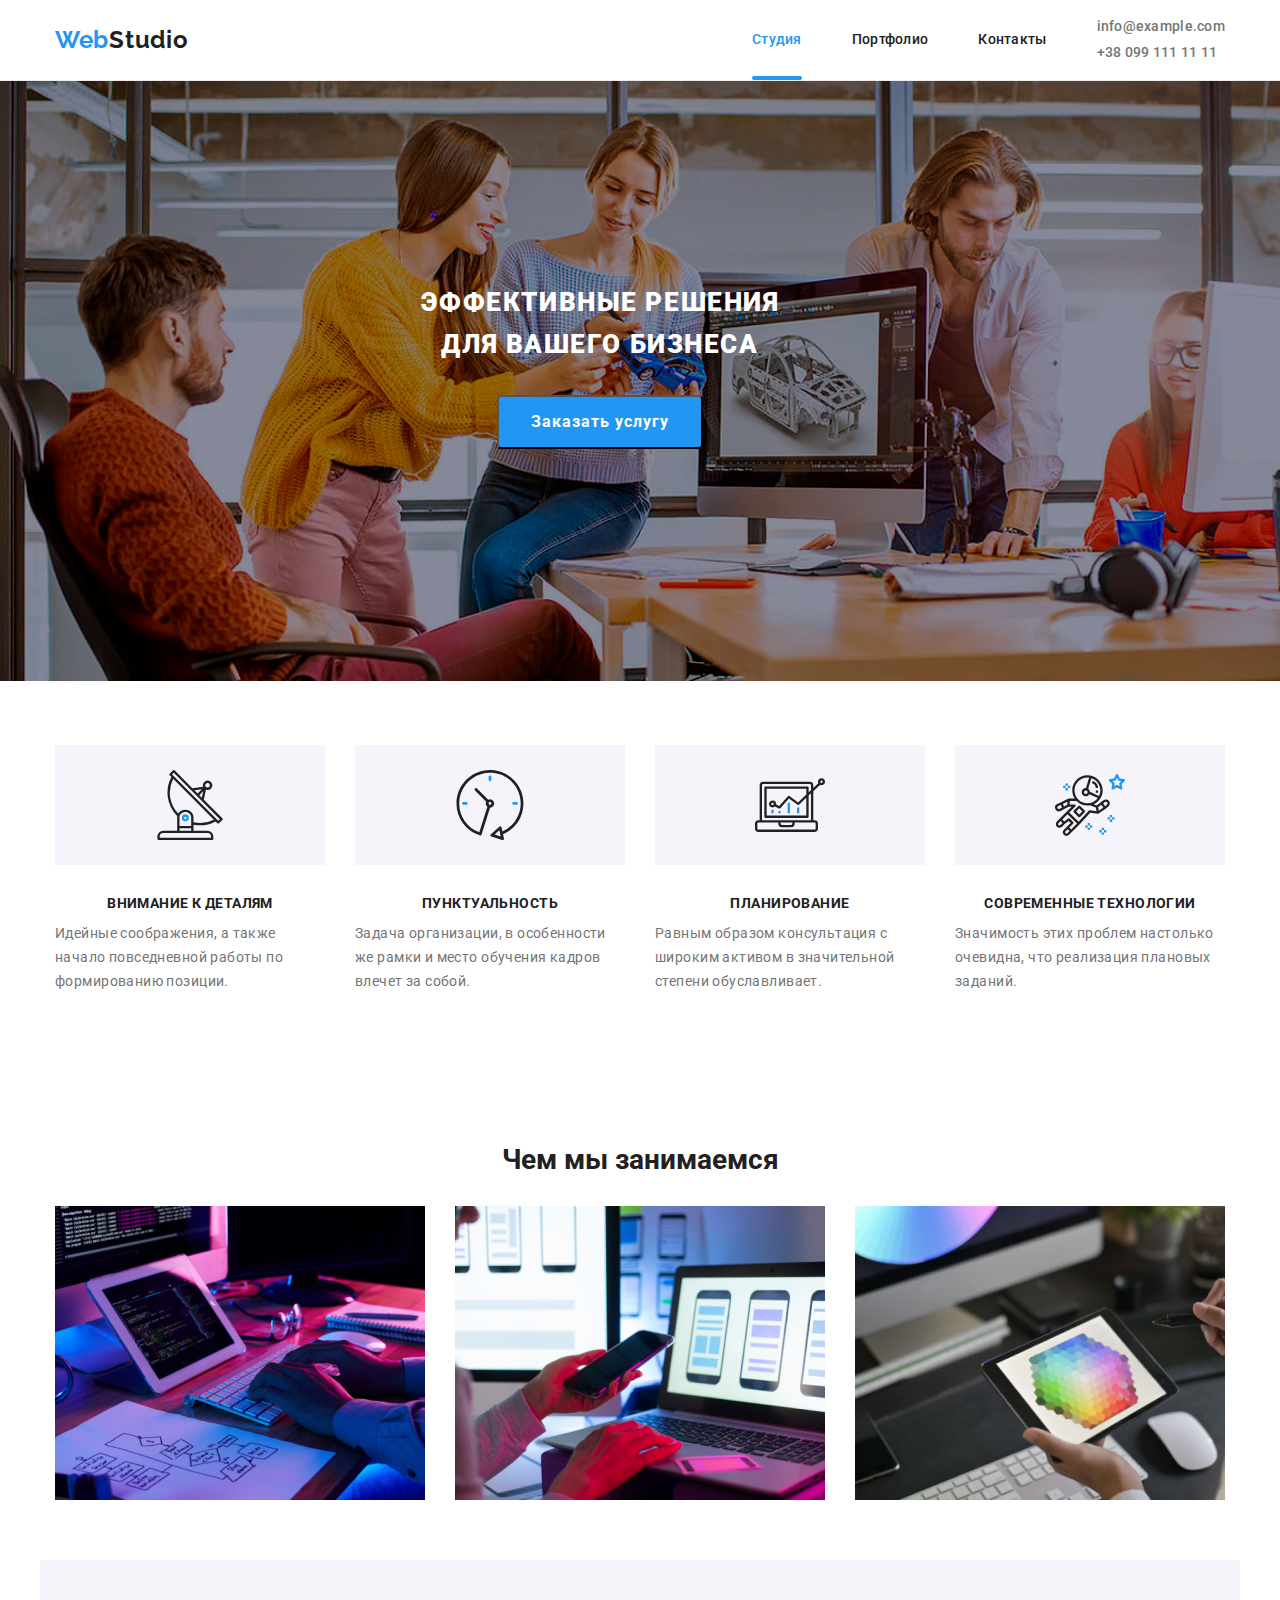
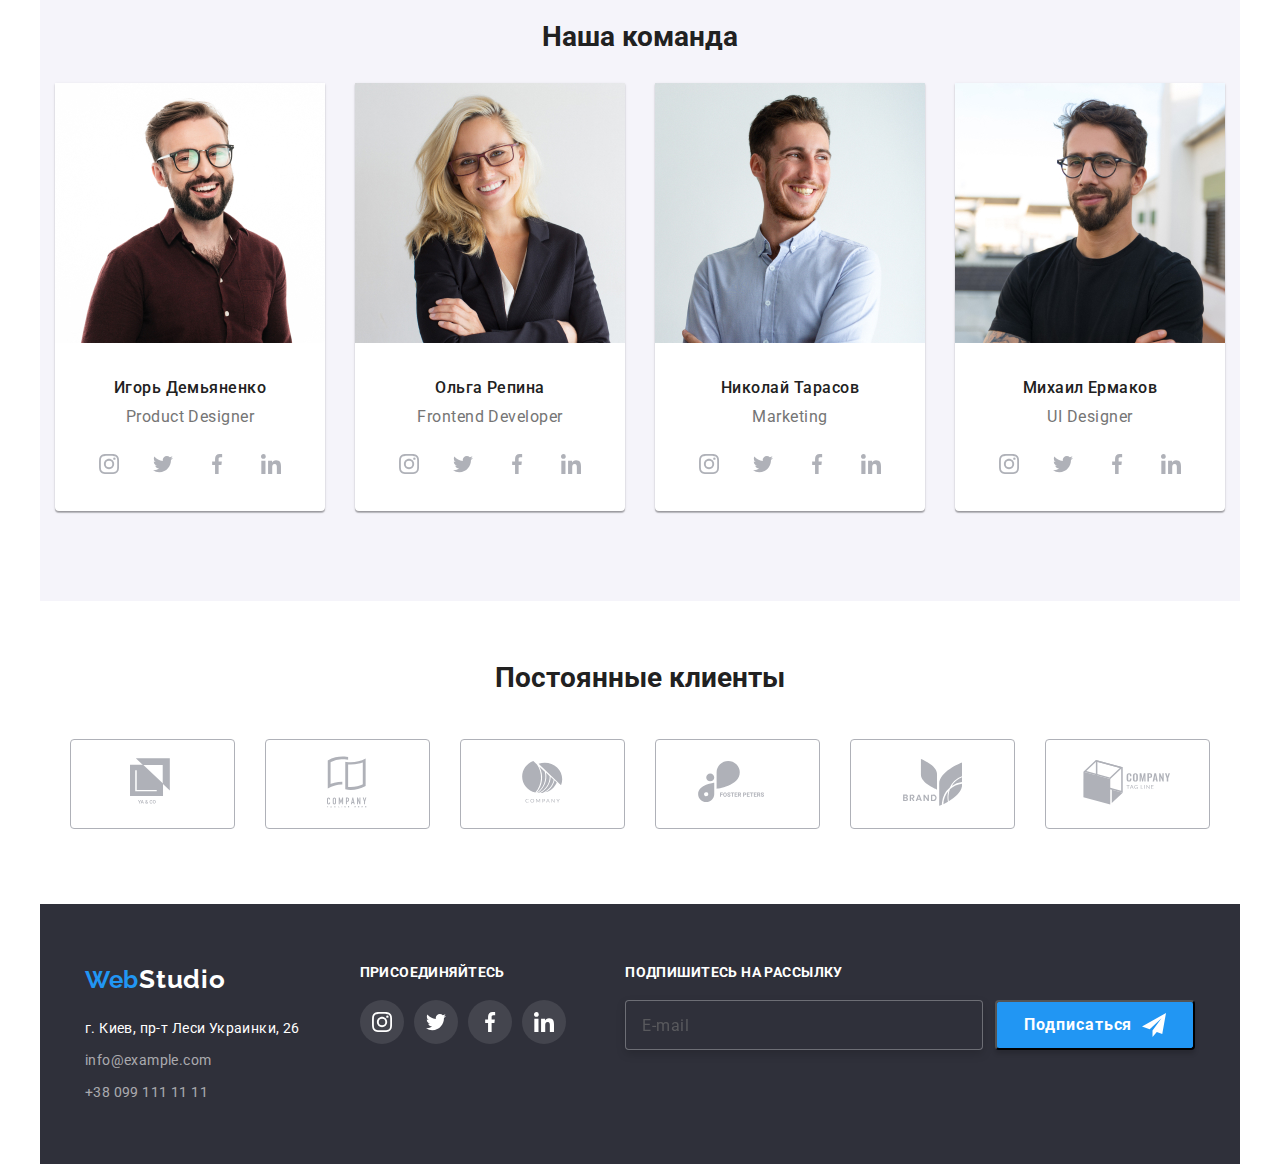
==== commit affa516c: "Сделал все кроме меню" ====
--- a/index.html
+++ b/index.html
@@ -562,12 +562,14 @@
                     </div>
                     <div class="container-subscribe">
                         <p class="text-subscribe">Подпишитесь на рассылку</p>
-                        <input type="email" class="footer-input" name="mail" placeholder="E-mail">
-                        <button class="footer-button">Подписаться
-                            <svg class="icon-send" width="24" height="24">
-                                <use href="./images/icon/symbol-defs.svg#icon-send"></use>
-                            </svg>
-                        </button>
+                        <div class="subscribe-block">
+                            <input type="email" class="footer-input" name="mail" placeholder="E-mail">
+                            <button class="footer-button">Подписаться
+                                <svg class="icon-send" width="24" height="24">
+                                    <use href="./images/icon/symbol-defs.svg#icon-send"></use>
+                                </svg>
+                            </button>
+                        </div>
                     </div>
                 </div>            
             </div>
--- a/css/main.min.css
+++ b/css/main.min.css
@@ -1 +1 @@
-body{background-color:#fff;color:#212121;font-family:Roboto,sans-serif}body.modal-open{overflow:hidden}.container{padding-top:60px;padding-bottom:60px;padding-right:15px;padding-left:15px;margin:0 auto;width:480px}@media screen and (min-width: 768px){.container{width:768px}}@media screen and (min-width: 1200px){.container{width:1200px}}h1,h2,h3,li,a,ul,p{margin-top:0;margin-bottom:0;padding:0}li{list-style:none}a{text-decoration:none}.visually-hiden{position:absolute;clip:rect(0 0 0 0);width:1px;height:1px;margin:-1px}.section-title{margin-bottom:50px;font-weight:bold;font-size:36px;line-height:1.6;text-align:center;letter-spacing:.03em}.container-title{text-align:center;font-size:28px;line-height:33px;margin-bottom:30px}header{border-bottom:1px solid #ececec;position:relative}.container.header{padding-top:0;padding-bottom:0;display:-webkit-box;display:-ms-flexbox;display:flex;-webkit-box-align:center;-ms-flex-align:center;align-items:center;-webkit-box-pack:justify;-ms-flex-pack:justify;justify-content:space-between;width:480px;height:60px}@media screen and (min-width: 480px){.container.header{width:480px}}@media screen and (min-width: 768px){.container.header{width:768px;height:80px}}@media screen and (min-width: 1200px){.container.header{width:1200px;height:80px}}.logo-header{color:#212121;font-family:Raleway;font-style:normal;font-weight:bold;font-size:24px;line-height:28px;letter-spacing:.03em;text-decoration:none}@media screen and (min-width: 768px){.logo-header{margin-right:88px}}.logo-web{color:#2196f3;font-family:Raleway;font-style:normal;font-weight:bold;font-size:24px;line-height:28px;letter-spacing:.03em;text-decoration:none}.menu-button{display:-webkit-inline-box;display:-ms-inline-flexbox;display:inline-flex;margin-top:10px;margin-bottom:10px;border:none;background-color:transparent;cursor:pointer;z-index:2}@media screen and (min-width: 768px){.menu-button{display:none}}.menu-button .icon-cross{display:none}.menu-button.is-open .icon-cross{display:block}.menu-button.is-open .icon-menu{display:none}.menu-container{display:-webkit-box;display:-ms-flexbox;display:flex;-webkit-box-pack:justify;-ms-flex-pack:justify;justify-content:space-between;position:relative;height:80px}@media screen and (max-width: 767px){.menu-container{display:none;position:absolute;top:0;left:0;width:480px;height:796px;background-color:#fff;z-index:1}.menu-container.is-open{display:-webkit-box;display:-ms-flexbox;display:flex;-webkit-box-orient:vertical;-webkit-box-direction:normal;-ms-flex-direction:column;flex-direction:column;-webkit-box-pack:justify;-ms-flex-pack:justify;justify-content:space-between}}@media screen and (max-width: 767px){.navigation,.header-address,.list.social-networks{padding:40px 48px 40px 48px}}.site-nav{display:-webkit-box;display:-ms-flexbox;display:flex;-webkit-box-orient:vertical;-webkit-box-direction:normal;-ms-flex-direction:column;flex-direction:column;-webkit-box-pack:start;-ms-flex-pack:start;justify-content:start}@media screen and (min-width: 768px){.site-nav{-webkit-box-orient:horizontal;-webkit-box-direction:normal;-ms-flex-direction:row;flex-direction:row}}.site-nav .list-element{margin-bottom:32px}@media screen and (min-width: 768px){.site-nav .list-element{margin-bottom:0}}.site-nav .link{position:relative;color:#212121;font-weight:500;font-size:40px;line-height:47px;letter-spacing:.02em;height:80px;-webkit-transition:color 250ms cubic-bezier(0.4, 0, 0.2, 1);transition:color 250ms cubic-bezier(0.4, 0, 0.2, 1)}@media screen and (min-width: 768px){.site-nav .link{display:-webkit-box;display:-ms-flexbox;display:flex;-webkit-box-align:center;-ms-flex-align:center;align-items:center;font-weight:500;font-size:14px;line-height:1.14;letter-spacing:.02em;margin-right:50px}}.site-nav .link:hover,.site-nav .link:focus{color:#2196f3}.site-nav .link::after{position:absolute;content:"";display:none;left:0;bottom:0;width:100%;height:4px;background-color:#2196f3;border-radius:2px;-webkit-transform:scaleX(0);transform:scaleX(0);-webkit-transition:-webkit-transform 250ms cubic-bezier(0.4, 0, 0.2, 1);transition:-webkit-transform 250ms cubic-bezier(0.4, 0, 0.2, 1);transition:transform 250ms cubic-bezier(0.4, 0, 0.2, 1);transition:transform 250ms cubic-bezier(0.4, 0, 0.2, 1), -webkit-transform 250ms cubic-bezier(0.4, 0, 0.2, 1)}@media screen and (min-width: 768px){.site-nav .link::after{display:-webkit-box;display:-ms-flexbox;display:flex}}.site-nav .link:hover::after{-webkit-transform:scaleX(1);transform:scaleX(1)}.site-nav .link:focus::after{-webkit-transform:scaleX(1);transform:scaleX(1);background-color:#2196f3}.list-element .current-color{color:#2196f3}.list-element .current-color::after{-webkit-transform:scaleX(1);transform:scaleX(1)}.header .contacts{display:-webkit-box;display:-ms-flexbox;display:flex;-webkit-box-align:center;-ms-flex-align:center;align-items:center}.header-address{display:-webkit-box;display:-ms-flexbox;display:flex;-webkit-box-orient:vertical;-webkit-box-direction:reverse;-ms-flex-direction:column-reverse;flex-direction:column-reverse;font-style:normal;font-weight:500;font-size:14px;line-height:1.14;letter-spacing:.02em}@media screen and (min-width: 768px){.header-address{-webkit-box-orient:vertical;-webkit-box-direction:normal;-ms-flex-direction:column;flex-direction:column}}.header-address .nav-icon{display:none}.header-address .call{font-family:Roboto;font-style:normal;font-weight:500;font-size:34px;line-height:40px;color:#2196f3;margin-bottom:32px}@media screen and (min-width: 768px){.header-address .call{font-size:14px;line-height:1.14;letter-spacing:.02em;color:#757575;margin-bottom:0;margin-top:10px}}.header-address .mail{font-family:Roboto;font-style:normal;font-weight:500;font-size:24px;line-height:28px;letter-spacing:.02em;color:#757575}@media screen and (min-width: 768px){.header-address .mail{font-size:14px;line-height:1.14;letter-spacing:.02em}}.list.social-networks{display:-webkit-box;display:-ms-flexbox;display:flex;-webkit-box-pack:start;-ms-flex-pack:start;justify-content:flex-start}@media screen and (min-width: 768px){.list.social-networks{display:none}}.list-element .link-social{font-family:Roboto;font-style:normal;font-weight:500;font-size:18px;line-height:22px;letter-spacing:.02em;color:#2196f3}.social-networks .list-element:not(:last-child){padding-right:10px;border-right:1px solid rgba(33,33,33,.2)}.social-networks .list-element:not(:first-child){padding-left:10px}.hero{position:relative;background-size:cover;background-position:50% 50%;background-repeat:no-repeat;max-width:480px;text-align:center;margin:0 auto}@media screen and (min-width: 768px){.hero{max-width:768px}}@media screen and (min-width: 1200px){.hero{max-width:1600px}}.container.hero{position:absolute;top:0;margin-top:118px}@media screen and (min-width: 1200px){.container.hero{margin-top:200px}}.hero-title{color:#fff;font-weight:900;font-size:26px;line-height:42px;text-align:center;letter-spacing:.06em;text-transform:uppercase}.hero-button{color:#fff;background-color:#2196f3;font-weight:bold;font-size:16px;line-height:30px;display:-webkit-box;display:-ms-flexbox;display:flex;-webkit-box-align:center;-ms-flex-align:center;align-items:center;text-align:center;letter-spacing:.06em;text-decoration:none;display:inline-block;margin-top:30px;text-align:center;border-radius:4px;padding:10px 32px;cursor:pointer}.hero .container{padding-bottom:0;padding-top:0}.button{background-color:#f5f4fa;font-family:Roboto;font-weight:500;font-size:16px;line-height:1.62;letter-spacing:.03em;display:inline-block;text-align:center;border:none;padding:6px 22px;cursor:pointer;-webkit-transition:250ms cubic-bezier(0.4, 0, 0.2, 1);transition:250ms cubic-bezier(0.4, 0, 0.2, 1)}.button:hover,.button:focus{color:#fff;background-color:#2196f3;-webkit-box-shadow:0px 3px 1px rgba(0,0,0,.1),0px 1px 2px rgba(0,0,0,.08),0px 2px 2px rgba(0,0,0,.12);box-shadow:0px 3px 1px rgba(0,0,0,.1),0px 1px 2px rgba(0,0,0,.08),0px 2px 2px rgba(0,0,0,.12);border-radius:4px}.backdrop{position:fixed;top:0;left:0;width:100%;height:100%;background-color:rgba(0,0,0,.2);opacity:1;-webkit-transition:opacity 250ms cubic-bezier(0.4, 0, 0.2, 1);transition:opacity 250ms cubic-bezier(0.4, 0, 0.2, 1)}.backdrop.is-hidden{opacity:0;pointer-events:none}.backdrop.is-hidden .modal{-webkit-transform:translate(-50%, -50%) scale(1.1);transform:translate(-50%, -50%) scale(1.1)}.modal{position:relative;top:50%;left:50%;width:528px;height:581px;-webkit-box-shadow:0px 1px 3px rgba(0,0,0,.12),0px 1px 1px rgba(0,0,0,.14),0px 2px 1px rgba(0,0,0,.2);box-shadow:0px 1px 3px rgba(0,0,0,.12),0px 1px 1px rgba(0,0,0,.14),0px 2px 1px rgba(0,0,0,.2);border-radius:4px;background-color:#fff;-webkit-transform:translate(-50%, -50%) scale(1);transform:translate(-50%, -50%) scale(1);-webkit-transition:-webkit-transform 250ms cubic-bezier(0.4, 0, 0.2, 1);transition:-webkit-transform 250ms cubic-bezier(0.4, 0, 0.2, 1);transition:transform 250ms cubic-bezier(0.4, 0, 0.2, 1);transition:transform 250ms cubic-bezier(0.4, 0, 0.2, 1), -webkit-transform 250ms cubic-bezier(0.4, 0, 0.2, 1)}.button-closer{position:absolute;display:inline-block;top:0;right:0;margin-right:8px;margin-top:8px;width:30px;height:30px;border-radius:50%;border:1px solid rgba(0,0,0,.1);background-color:#fff;cursor:pointer;z-index:1}.button-closer:focus-within .closer-icon,.button-closer:hover .closer-icon{color:#2196f3}.closer-icon{fill:currentColor;color:#212121;-webkit-transition:color 250ms cubic-bezier(0.4, 0, 0.2, 1);transition:color 250ms cubic-bezier(0.4, 0, 0.2, 1)}.form{position:absolute;top:0;left:0;width:100%;height:100%;margin-left:auto;margin-right:auto;padding:40px}.form-heading{font-family:Roboto;font-style:normal;font-weight:bold;text-align:center;font-size:20px;line-height:23px;letter-spacing:.03em;margin-bottom:12px;color:#212121}.form-field{position:relative;display:-webkit-box;display:-ms-flexbox;display:flex;-webkit-box-orient:vertical;-webkit-box-direction:normal;-ms-flex-direction:column;flex-direction:column;-webkit-box-pack:start;-ms-flex-pack:start;justify-content:start;width:100%;margin-bottom:28px}.form-field button{font-family:#212121;font-style:normal;font-weight:bold;font-size:16px;line-height:30px;letter-spacing:.06em;color:#fff;width:200px;height:50px;margin-top:30px;margin-left:auto;margin-right:auto;background:#2196f3;-webkit-box-shadow:0px 4px 4px rgba(0,0,0,.15);box-shadow:0px 4px 4px rgba(0,0,0,.15);border-radius:4px;cursor:pointer}.form-label{position:relative;display:-webkit-box;display:-ms-flexbox;display:flex;-webkit-box-orient:vertical;-webkit-box-direction:normal;-ms-flex-direction:column;flex-direction:column;width:100%;-webkit-transition:250ms cubic-bezier(0.4, 0, 0.2, 1);transition:250ms cubic-bezier(0.4, 0, 0.2, 1)}.form-label:not(:first-child){margin-top:10px}.form-label:hover .icon-modal,.form-label:focus-within .icon-modal{color:#2196f3}.form-label:hover .form-input,.form-label:focus .form-input{border:1px solid #2196f3}.form-label textarea{font-family:Roboto;font-style:normal;font-weight:normal;line-height:14px;font-size:12px;letter-spacing:.01em;height:120px;resize:none;border:1px solid rgba(33,33,33,.2);-webkit-box-sizing:border-box;box-sizing:border-box;border-radius:4px;padding:12px 14px 12px 14px;outline:none;cursor:pointer;-webkit-transition:250ms cubic-bezier(0.4, 0, 0.2, 1);transition:250ms cubic-bezier(0.4, 0, 0.2, 1)}.form-label textarea::-webkit-input-placeholder{opacity:.5;color:#757575}.form-label textarea::-moz-placeholder{opacity:.5;color:#757575}.form-label textarea:-ms-input-placeholder{opacity:.5;color:#757575}.form-label textarea::-ms-input-placeholder{opacity:.5;color:#757575}.form-label textarea::placeholder{opacity:.5;color:#757575}.form-label:hover textarea,.form-label textarea:focus{border:1px solid #2196f3}.form-name{display:-webkit-box;display:-ms-flexbox;display:flex;font-family:Roboto;font-style:normal;line-height:14px;font-size:12px;-webkit-box-pack:start;-ms-flex-pack:start;justify-content:start;margin-bottom:4px;color:#757575}.icon-modal{position:absolute;bottom:0;left:0;margin-left:15px;margin-top:14px;margin-bottom:14px;cursor:pointer;fill:currentColor;color:#212121;-webkit-transition:color 250ms cubic-bezier(0.4, 0, 0.2, 1);transition:color 250ms cubic-bezier(0.4, 0, 0.2, 1)}.form-input{height:40px;border:1px solid rgba(33,33,33,.2);-webkit-box-sizing:border-box;box-sizing:border-box;border-radius:4px;padding-left:42px;outline:none;cursor:pointer;-webkit-transition:250ms cubic-bezier(0.4, 0, 0.2, 1);transition:250ms cubic-bezier(0.4, 0, 0.2, 1)}.form-input:hover,.form-input:focus{border:1px solid #2196f3}.form-input:hover .icon-modal,.form-input:focus-within .icon-modal{color:#2196f3}.checkbox{position:absolute;width:1px;height:1px;margin:-1px;border:0;padding:0;clip:rect(0 0 0 0);overflow:hidden}.checkbox:checked+.agreement-icon{border-color:#2196f3;background-color:#2196f3;background-size:contain;background-origin:border-box}.agreement{display:-webkit-box;display:-ms-flexbox;display:flex;-webkit-box-pack:center;-ms-flex-pack:center;justify-content:center;-webkit-box-align:center;-ms-flex-align:center;align-items:center;margin-top:25px;cursor:pointer}.agreement-icon{display:inline-block;width:16px;height:15px;margin-right:9px;border:2px solid #212121;background-color:#fff;border-radius:2px;-webkit-transition:250ms cubic-bezier(0.4, 0, 0.2, 1);transition:250ms cubic-bezier(0.4, 0, 0.2, 1)}.checkbox-text{font-family:Roboto;font-style:normal;font-weight:normal;font-size:14px;line-height:24px;letter-spacing:.03em;color:#757575}.checkbox-text .conditions{font-family:Roboto;font-style:normal;font-weight:normal;font-size:14px;line-height:24px;letter-spacing:.03em;color:#2196f3}.list.qualities{display:block}@media screen and (min-width: 768px){.list.qualities{display:-webkit-box;display:-ms-flexbox;display:flex;-ms-flex-wrap:wrap;flex-wrap:wrap;-ms-flex-preferred-size:calc((100% - 4 * 15px) / 2);flex-basis:calc((100% - 4 * 15px) / 2);margin:-15px}}.qualities .list-element:not(:last-child){padding-bottom:30px}.qualities-icon{display:-webkit-box;display:-ms-flexbox;display:flex;-webkit-box-pack:center;-ms-flex-pack:center;justify-content:center;padding-top:25px;padding-bottom:25px;width:450px;height:120px;margin-bottom:30px;background-color:#f5f4fa}@media screen and (min-width: 768px){.qualities-icon{width:354px}}@media screen and (min-width: 1200px){.qualities-icon{width:270px}}.qualities-text{width:450px}@media screen and (min-width: 768px){.qualities-text{width:354px}}@media screen and (min-width: 1200px){.qualities-text{width:270px}}.qualities-title{font-weight:bold;font-size:14px;line-height:16px;letter-spacing:.03em;text-transform:uppercase;text-align:center;margin-bottom:10px}.qualities-paragraph{color:#757575;font-size:14px;line-height:24px;letter-spacing:.03em}.section.direction{display:none}@media screen and (min-width: 1200px){.section.direction{display:block}}.list.direction{display:-webkit-box;display:-ms-flexbox;display:flex}.direction-block{display:-webkit-box;display:-ms-flexbox;display:flex;position:relative;width:370px;height:294px;overflow:hidden;cursor:pointer}.direction-block::before{position:absolute;content:"";width:100%;height:70px;bottom:0;left:0;background-color:rgba(47,48,58,.8);-webkit-transform:translateY(100%);transform:translateY(100%);-webkit-transition:-webkit-transform 250ms cubic-bezier(0.4, 0, 0.2, 1);transition:-webkit-transform 250ms cubic-bezier(0.4, 0, 0.2, 1);transition:transform 250ms cubic-bezier(0.4, 0, 0.2, 1);transition:transform 250ms cubic-bezier(0.4, 0, 0.2, 1), -webkit-transform 250ms cubic-bezier(0.4, 0, 0.2, 1)}.direction-block:hover::before,.direction-block:focus::before{-webkit-transform:translateY(0%);transform:translateY(0%)}.direction-block:hover .direction-text,.direction-block:hover .direction-text{-webkit-transform:translateY(0%);transform:translateY(0%)}.direction-text{position:absolute;display:-webkit-box;display:-ms-flexbox;display:flex;font-size:14px;line-height:16px;text-align:center;-webkit-box-pack:center;-ms-flex-pack:center;justify-content:center;-webkit-box-align:center;-ms-flex-align:center;align-items:center;bottom:0;left:0;width:100%;height:70px;text-transform:uppercase;color:#fff;-webkit-transform:translateY(100%);transform:translateY(100%);-webkit-transition:-webkit-transform 250ms cubic-bezier(0.4, 0, 0.2, 1);transition:-webkit-transform 250ms cubic-bezier(0.4, 0, 0.2, 1);transition:transform 250ms cubic-bezier(0.4, 0, 0.2, 1);transition:transform 250ms cubic-bezier(0.4, 0, 0.2, 1), -webkit-transform 250ms cubic-bezier(0.4, 0, 0.2, 1)}.direction-block:hover .direction-text,.direction-block:hover .direction-text{-webkit-transform:translateY(0%);transform:translateY(0%)}.container.team{background-color:#f5f4fa}.list.team{display:-webkit-box;display:-ms-flexbox;display:flex;-ms-flex-wrap:wrap;flex-wrap:wrap}.team .list-element{background-color:#fff;-webkit-box-shadow:0px 1px 3px rgba(0,0,0,.12),0px 1px 1px rgba(0,0,0,.14),0px 2px 1px rgba(0,0,0,.2);box-shadow:0px 1px 3px rgba(0,0,0,.12),0px 1px 1px rgba(0,0,0,.14),0px 2px 1px rgba(0,0,0,.2);border-radius:0px 0px 4px 4px;width:450px;height:622px}.team .list-element:not(:last-child){margin-bottom:30px}@media screen and (min-width: 768px){.team .list-element{height:536px;width:354px}}@media screen and (min-width: 1200px){.team .list-element{width:270px;height:428px}}.specialist{font-weight:500;font-size:16px;line-height:1.2;text-align:center;letter-spacing:.03em;margin-top:30px}.position{color:#757575;font-size:16px;line-height:1.2;text-align:center;letter-spacing:.03em;margin-top:10px}.social-networks{display:-webkit-box;display:-ms-flexbox;display:flex;-webkit-box-pack:center;-ms-flex-pack:center;justify-content:center;margin-top:16px;margin-bottom:24px}.social-element{height:44px;width:44px;border-radius:50%;margin-bottom:24px;cursor:pointer;background-color:#fff;-webkit-transition:background-color 250ms cubic-bezier(0.4, 0, 0.2, 1);transition:background-color 250ms cubic-bezier(0.4, 0, 0.2, 1)}.social-element a{width:44px;height:44px;border-radius:50%;display:-webkit-box;display:-ms-flexbox;display:flex;-webkit-box-pack:center;-ms-flex-pack:center;justify-content:center;-webkit-box-align:center;-ms-flex-align:center;align-items:center}.social-element:not(:last-child){margin-right:10px}.social-element:hover,.social-element:focus{background-color:#2196f3}.social-element:hover .icon-social,.social-element:focus .icon-social{color:#fff}.icon-social{width:20px;height:20px;fill:currentColor;color:#afb1b8;-webkit-transition:color 250ms cubic-bezier(0.4, 0, 0.2, 1);transition:color 250ms cubic-bezier(0.4, 0, 0.2, 1)}.list-clients{display:-webkit-box;display:-ms-flexbox;display:flex;-ms-flex-wrap:wrap;flex-wrap:wrap}.clients .container-title{margin-bottom:30px}.clients .list-element{display:-webkit-box;display:-ms-flexbox;display:flex;-webkit-box-pack:center;-ms-flex-pack:center;justify-content:center;-webkit-box-align:center;-ms-flex-align:center;align-items:center;width:210px;height:90px;border:1px solid #afb1b8;border-radius:4px;margin:-15px;background-color:#fff;cursor:pointer;-webkit-transition:border 250ms cubic-bezier(0.4, 0, 0.2, 1);transition:border 250ms cubic-bezier(0.4, 0, 0.2, 1)}.clients .list-element:hover,.clients .list-element:focus{border:1px solid #2196f3}.clients .list-element:hover .icon-client,.clients .list-element:focus .icon-client{color:#2196f3}@media screen and (max-width: 767px){.clients .list-element{width:calc((100% - 4 * 15px) / 2);margin:15px}}@media screen and (min-width: 768px){.clients .list-element{width:calc((100% - 6 * 15px) / 3);margin:15px}}@media screen and (min-width: 1200px){.clients .list-element{width:calc((100% - 12 * 15px) / 6);margin:15px}}.icon-client{fill:currentColor;color:#afb1b8;-webkit-transition:color 250ms cubic-bezier(0.4, 0, 0.2, 1);transition:color 250ms cubic-bezier(0.4, 0, 0.2, 1)}.container.footer{text-align:center;background-color:#2f303a}.logo-footer{color:#fff;font-family:Raleway;font-style:normal;font-weight:bold;font-size:26px;line-height:1.2;letter-spacing:.03em;text-decoration:none}.footer-address p{font-family:Roboto;color:#fff;font-style:normal;font-weight:normal;font-size:14px;line-height:24px;letter-spacing:.03em;margin-top:20px}.contact{display:block;font-family:Roboto;font-style:normal;font-weight:normal;font-size:14px;line-height:24px;letter-spacing:.03em;color:rgba(255,255,255,.6)}.footer-address .contact{padding-top:8px}.footer-nav{margin-bottom:60px}.footer-text{font-weight:bold;font-size:14px;line-height:16px;letter-spacing:.03em;text-transform:uppercase;color:#fff;margin-bottom:20px}.container-subscribe{display:-webkit-box;display:-ms-flexbox;display:flex;-webkit-box-orient:vertical;-webkit-box-direction:normal;-ms-flex-direction:column;flex-direction:column;-webkit-box-align:center;-ms-flex-align:center;align-items:center}.text-subscribe{font-family:Roboto;font-style:normal;font-weight:bold;font-size:14px;line-height:16px;letter-spacing:.03em;text-transform:uppercase;color:#fff}.container-beactive .social-element{background-color:rgba(255,255,255,.1)}.container-beactive .social-element:hover,.container-beactive .social-element:focus{background-color:#2196f3}.container-beactive .icon-social{color:#fff;-webkit-transition:color 250ms cubic-bezier(0.4, 0, 0.2, 1);transition:color 250ms cubic-bezier(0.4, 0, 0.2, 1)}.container-beactive .icon-social:hover,.container-beactive .icon-social:focus{color:#fff}.footer-input::-webkit-input-placeholder{display:-webkit-box;display:flex;-webkit-box-align:center;align-items:center;font-family:Roboto;font-style:normal;font-weight:normal;font-size:16px;line-height:20px;letter-spacing:.03em;background-color:#2f303a;opacity:.6}.footer-input::-moz-placeholder{display:flex;align-items:center;font-family:Roboto;font-style:normal;font-weight:normal;font-size:16px;line-height:20px;letter-spacing:.03em;background-color:#2f303a;opacity:.6}.footer-input:-ms-input-placeholder{display:-ms-flexbox;display:flex;-ms-flex-align:center;align-items:center;font-family:Roboto;font-style:normal;font-weight:normal;font-size:16px;line-height:20px;letter-spacing:.03em;background-color:#2f303a;opacity:.6}.footer-input::-ms-input-placeholder{display:-ms-flexbox;display:flex;-ms-flex-align:center;align-items:center;font-family:Roboto;font-style:normal;font-weight:normal;font-size:16px;line-height:20px;letter-spacing:.03em;background-color:#2f303a;opacity:.6}.footer-input::placeholder{display:-webkit-box;display:-ms-flexbox;display:flex;-webkit-box-align:center;-ms-flex-align:center;align-items:center;font-family:Roboto;font-style:normal;font-weight:normal;font-size:16px;line-height:20px;letter-spacing:.03em;background-color:#2f303a;opacity:.6}.footer-input{height:50px;width:450px;margin-top:20px;padding-left:16px;color:#fff;background-color:#2f303a;outline:none;border:1px solid rgba(255,255,255,.3);-webkit-box-sizing:border-box;box-sizing:border-box;-webkit-filter:drop-shadow(0px 4px 4px rgba(0, 0, 0, 0.15));filter:drop-shadow(0px 4px 4px rgba(0, 0, 0, 0.15));border-radius:4px;-webkit-transition:250ms cubic-bezier(0.4, 0, 0.2, 1);transition:250ms cubic-bezier(0.4, 0, 0.2, 1)}.footer-input:hover,.footer-input:focus{border:1px solid #2196f3}.footer-button{display:-webkit-box;display:-ms-flexbox;display:flex;-webkit-box-align:center;-ms-flex-align:center;align-items:center;-webkit-box-pack:center;-ms-flex-pack:center;justify-content:center;height:50px;width:200px;margin-top:20px;background-color:#2196f3;-webkit-box-shadow:0px 4px 4px rgba(0,0,0,.15);box-shadow:0px 4px 4px rgba(0,0,0,.15);border-radius:4px;cursor:pointer;font-family:Roboto;font-style:normal;font-weight:bold;font-size:16px;line-height:30px;letter-spacing:.06em;color:#fff}.footer-button .icon-send{margin-left:10px}.footer-links{display:block}@media screen and (min-width: 768px){.footer-links{display:-webkit-box;display:-ms-flexbox;display:flex;-ms-flex-wrap:wrap;flex-wrap:wrap;-ms-flex-pack:distribute;justify-content:space-around}}.list.buttons{display:-webkit-box;display:-ms-flexbox;display:flex;-ms-flex-wrap:wrap;flex-wrap:wrap}.project-element{display:-webkit-box;display:-ms-flexbox;display:flex;-ms-flex-wrap:wrap;flex-wrap:wrap;width:450px;-webkit-box-shadow:0px 1px 1px rgba(0,0,0,.12),0px 4px 4px rgba(0,0,0,.06),1px 4px 6px rgba(0,0,0,.16);box-shadow:0px 1px 1px rgba(0,0,0,.12),0px 4px 4px rgba(0,0,0,.06),1px 4px 6px rgba(0,0,0,.16);margin-bottom:30px}@media screen and (min-width: 768px){.project-element{width:354px}}@media screen and (min-width: 1200px){.project-element{width:370px}}.button-element{padding-right:8px;padding-bottom:15px}.list.projects{display:-webkit-box;display:-ms-flexbox;display:flex;-ms-flex-wrap:wrap;flex-wrap:wrap;margin-top:40px}.description-block{margin-top:20px;margin-bottom:20px;margin-left:24px}.project{position:relative;border:1px solid #eee;text-decoration:none}.project:hover,.project:focus{-webkit-box-shadow:0px 1px 1px rgba(0,0,0,.12),0px 4px 4px rgba(0,0,0,.06),1px 4px 6px rgba(0,0,0,.16);box-shadow:0px 1px 1px rgba(0,0,0,.12),0px 4px 4px rgba(0,0,0,.06),1px 4px 6px rgba(0,0,0,.16)}.project:hover .project-block::before,.project:focus .project-block::before,.project:hover .project-description,.project:focus .project-description{-webkit-transform:translateY(0%);transform:translateY(0%)}.project-text{color:#757575;font-size:16px;line-height:1.87;letter-spacing:.03em;margin-top:4px}.project-block{position:relative;overflow:hidden}.project-block::before{position:absolute;content:"";width:100%;height:100%;background-color:#2196f3;bottom:0;left:0;-webkit-transform:translateY(100%);transform:translateY(100%);-webkit-transition:250ms cubic-bezier(0.4, 0, 0.2, 1);transition:250ms cubic-bezier(0.4, 0, 0.2, 1)}.project-description{position:absolute;font-size:18px;line-height:28px;letter-spacing:1,5;color:#fff;top:0;left:0;width:100%;height:100%;padding:77px 24px 77px 24px;-webkit-transform:translateY(100%);transform:translateY(100%);-webkit-transition:250ms cubic-bezier(0.4, 0, 0.2, 1);transition:250ms cubic-bezier(0.4, 0, 0.2, 1)}.project-title{color:#212121;font-size:18px;line-height:2;letter-spacing:.06em}/*# sourceMappingURL=main.min.css.map */+body{background-color:#fff;color:#212121;font-family:Roboto,sans-serif}body.modal-open{overflow:hidden}.container{padding-top:60px;padding-bottom:60px;padding-right:15px;padding-left:15px;margin:0 auto;width:480px}@media screen and (min-width: 768px){.container{width:768px}}@media screen and (min-width: 1200px){.container{width:1200px}}h1,h2,h3,li,a,ul,p{margin-top:0;margin-bottom:0;padding:0}li{list-style:none}a{text-decoration:none}.visually-hiden{position:absolute;clip:rect(0 0 0 0);width:1px;height:1px;margin:-1px}.section-title{margin-bottom:50px;font-weight:bold;font-size:36px;line-height:1.6;text-align:center;letter-spacing:.03em}.container-title{text-align:center;font-size:28px;line-height:33px;margin-bottom:30px}header{border-bottom:1px solid #ececec;position:relative}.container.header{padding-top:0;padding-bottom:0;display:-webkit-box;display:-ms-flexbox;display:flex;-webkit-box-align:center;-ms-flex-align:center;align-items:center;-webkit-box-pack:justify;-ms-flex-pack:justify;justify-content:space-between;width:480px;height:60px}@media screen and (min-width: 480px){.container.header{width:480px}}@media screen and (min-width: 768px){.container.header{width:768px;height:80px}}@media screen and (min-width: 1200px){.container.header{width:1200px;height:80px}}.logo-header{color:#212121;font-family:Raleway;font-style:normal;font-weight:bold;font-size:24px;line-height:28px;letter-spacing:.03em;text-decoration:none}@media screen and (min-width: 768px){.logo-header{margin-right:88px}}.logo-web{color:#2196f3;font-family:Raleway;font-style:normal;font-weight:bold;font-size:24px;line-height:28px;letter-spacing:.03em;text-decoration:none}.menu-button{display:-webkit-inline-box;display:-ms-inline-flexbox;display:inline-flex;margin-top:10px;margin-bottom:10px;border:none;background-color:transparent;cursor:pointer;z-index:2}@media screen and (min-width: 768px){.menu-button{display:none}}.menu-button .icon-cross{display:none}.menu-button.is-open .icon-cross{display:block}.menu-button.is-open .icon-menu{display:none}.menu-container{display:-webkit-box;display:-ms-flexbox;display:flex;-webkit-box-pack:justify;-ms-flex-pack:justify;justify-content:space-between;position:relative;height:80px}@media screen and (max-width: 767px){.menu-container{display:none;position:absolute;top:0;left:0;width:480px;height:796px;background-color:#fff;z-index:1}.menu-container.is-open{display:-webkit-box;display:-ms-flexbox;display:flex;-webkit-box-orient:vertical;-webkit-box-direction:normal;-ms-flex-direction:column;flex-direction:column;-webkit-box-pack:justify;-ms-flex-pack:justify;justify-content:space-between}}@media screen and (max-width: 767px){.navigation,.header-address,.list.social-networks{padding:40px 48px 40px 48px}}.site-nav{display:-webkit-box;display:-ms-flexbox;display:flex;-webkit-box-orient:vertical;-webkit-box-direction:normal;-ms-flex-direction:column;flex-direction:column;-webkit-box-pack:start;-ms-flex-pack:start;justify-content:start}@media screen and (min-width: 768px){.site-nav{-webkit-box-orient:horizontal;-webkit-box-direction:normal;-ms-flex-direction:row;flex-direction:row}}.site-nav .list-element{margin-bottom:32px}@media screen and (min-width: 768px){.site-nav .list-element{margin-bottom:0}}.site-nav .link{position:relative;color:#212121;font-weight:500;font-size:40px;line-height:47px;letter-spacing:.02em;height:80px;-webkit-transition:color 250ms cubic-bezier(0.4, 0, 0.2, 1);transition:color 250ms cubic-bezier(0.4, 0, 0.2, 1)}@media screen and (min-width: 768px){.site-nav .link{display:-webkit-box;display:-ms-flexbox;display:flex;-webkit-box-align:center;-ms-flex-align:center;align-items:center;font-weight:500;font-size:14px;line-height:1.14;letter-spacing:.02em;margin-right:50px}}.site-nav .link:hover,.site-nav .link:focus{color:#2196f3}.site-nav .link::after{position:absolute;content:"";display:none;left:0;bottom:0;width:100%;height:4px;background-color:#2196f3;border-radius:2px;-webkit-transform:scaleX(0);transform:scaleX(0);-webkit-transition:-webkit-transform 250ms cubic-bezier(0.4, 0, 0.2, 1);transition:-webkit-transform 250ms cubic-bezier(0.4, 0, 0.2, 1);transition:transform 250ms cubic-bezier(0.4, 0, 0.2, 1);transition:transform 250ms cubic-bezier(0.4, 0, 0.2, 1), -webkit-transform 250ms cubic-bezier(0.4, 0, 0.2, 1)}@media screen and (min-width: 768px){.site-nav .link::after{display:-webkit-box;display:-ms-flexbox;display:flex}}.site-nav .link:hover::after{-webkit-transform:scaleX(1);transform:scaleX(1)}.site-nav .link:focus::after{-webkit-transform:scaleX(1);transform:scaleX(1);background-color:#2196f3}.list-element .current-color{color:#2196f3}.list-element .current-color::after{-webkit-transform:scaleX(1);transform:scaleX(1)}.header .contacts{display:-webkit-box;display:-ms-flexbox;display:flex;-webkit-box-align:center;-ms-flex-align:center;align-items:center}.header-address{display:-webkit-box;display:-ms-flexbox;display:flex;-webkit-box-orient:vertical;-webkit-box-direction:reverse;-ms-flex-direction:column-reverse;flex-direction:column-reverse;font-style:normal;font-weight:500;font-size:14px;line-height:1.14;letter-spacing:.02em}@media screen and (min-width: 768px){.header-address{-webkit-box-orient:vertical;-webkit-box-direction:normal;-ms-flex-direction:column;flex-direction:column}}.header-address .nav-icon{display:none}.header-address .call{font-family:Roboto;font-style:normal;font-weight:500;font-size:34px;line-height:40px;color:#2196f3;margin-bottom:32px}@media screen and (min-width: 768px){.header-address .call{font-size:14px;line-height:1.14;letter-spacing:.02em;color:#757575;margin-bottom:0;margin-top:10px}}.header-address .mail{font-family:Roboto;font-style:normal;font-weight:500;font-size:24px;line-height:28px;letter-spacing:.02em;color:#757575}@media screen and (min-width: 768px){.header-address .mail{font-size:14px;line-height:1.14;letter-spacing:.02em}}.list.social-networks{display:-webkit-box;display:-ms-flexbox;display:flex;-webkit-box-pack:start;-ms-flex-pack:start;justify-content:flex-start}@media screen and (min-width: 768px){.list.social-networks{display:none}}.list-element .link-social{font-family:Roboto;font-style:normal;font-weight:500;font-size:18px;line-height:22px;letter-spacing:.02em;color:#2196f3}.social-networks .list-element:not(:last-child){padding-right:10px;border-right:1px solid rgba(33,33,33,.2)}.social-networks .list-element:not(:first-child){padding-left:10px}.hero{position:relative;background-size:cover;background-position:50% 50%;background-repeat:no-repeat;max-width:480px;text-align:center;margin:0 auto}@media screen and (min-width: 768px){.hero{max-width:768px}}@media screen and (min-width: 1200px){.hero{max-width:1600px}}.container.hero{position:absolute;top:0;margin-top:118px}@media screen and (min-width: 1200px){.container.hero{margin-top:200px}}.hero-title{color:#fff;font-weight:900;font-size:26px;line-height:42px;text-align:center;letter-spacing:.06em;text-transform:uppercase}.hero-button{color:#fff;background-color:#2196f3;font-weight:bold;font-size:16px;line-height:30px;display:-webkit-box;display:-ms-flexbox;display:flex;-webkit-box-align:center;-ms-flex-align:center;align-items:center;text-align:center;letter-spacing:.06em;text-decoration:none;display:inline-block;margin-top:30px;text-align:center;border-radius:4px;padding:10px 32px;cursor:pointer}.hero .container{padding-bottom:0;padding-top:0}.button{background-color:#f5f4fa;font-family:Roboto;font-weight:500;font-size:16px;line-height:1.62;letter-spacing:.03em;display:inline-block;text-align:center;border:none;padding:6px 22px;cursor:pointer;-webkit-transition:250ms cubic-bezier(0.4, 0, 0.2, 1);transition:250ms cubic-bezier(0.4, 0, 0.2, 1)}.button:hover,.button:focus{color:#fff;background-color:#2196f3;-webkit-box-shadow:0px 3px 1px rgba(0,0,0,.1),0px 1px 2px rgba(0,0,0,.08),0px 2px 2px rgba(0,0,0,.12);box-shadow:0px 3px 1px rgba(0,0,0,.1),0px 1px 2px rgba(0,0,0,.08),0px 2px 2px rgba(0,0,0,.12);border-radius:4px}.backdrop{position:fixed;top:0;left:0;width:100%;height:100%;background-color:rgba(0,0,0,.2);opacity:1;-webkit-transition:opacity 250ms cubic-bezier(0.4, 0, 0.2, 1);transition:opacity 250ms cubic-bezier(0.4, 0, 0.2, 1)}.backdrop.is-hidden{opacity:0;pointer-events:none}.backdrop.is-hidden .modal{-webkit-transform:translate(-50%, -50%) scale(1.1);transform:translate(-50%, -50%) scale(1.1)}.modal{position:relative;top:50%;left:50%;width:528px;height:581px;-webkit-box-shadow:0px 1px 3px rgba(0,0,0,.12),0px 1px 1px rgba(0,0,0,.14),0px 2px 1px rgba(0,0,0,.2);box-shadow:0px 1px 3px rgba(0,0,0,.12),0px 1px 1px rgba(0,0,0,.14),0px 2px 1px rgba(0,0,0,.2);border-radius:4px;background-color:#fff;-webkit-transform:translate(-50%, -50%) scale(1);transform:translate(-50%, -50%) scale(1);-webkit-transition:-webkit-transform 250ms cubic-bezier(0.4, 0, 0.2, 1);transition:-webkit-transform 250ms cubic-bezier(0.4, 0, 0.2, 1);transition:transform 250ms cubic-bezier(0.4, 0, 0.2, 1);transition:transform 250ms cubic-bezier(0.4, 0, 0.2, 1), -webkit-transform 250ms cubic-bezier(0.4, 0, 0.2, 1)}.button-closer{position:absolute;display:inline-block;top:0;right:0;margin-right:8px;margin-top:8px;width:30px;height:30px;border-radius:50%;border:1px solid rgba(0,0,0,.1);background-color:#fff;cursor:pointer;z-index:1}.button-closer:focus-within .closer-icon,.button-closer:hover .closer-icon{color:#2196f3}.closer-icon{fill:currentColor;color:#212121;-webkit-transition:color 250ms cubic-bezier(0.4, 0, 0.2, 1);transition:color 250ms cubic-bezier(0.4, 0, 0.2, 1)}.form{position:absolute;top:0;left:0;width:100%;height:100%;margin-left:auto;margin-right:auto;padding:40px}.form-heading{font-family:Roboto;font-style:normal;font-weight:bold;text-align:center;font-size:20px;line-height:23px;letter-spacing:.03em;margin-bottom:12px;color:#212121}.form-field{position:relative;display:-webkit-box;display:-ms-flexbox;display:flex;-webkit-box-orient:vertical;-webkit-box-direction:normal;-ms-flex-direction:column;flex-direction:column;-webkit-box-pack:start;-ms-flex-pack:start;justify-content:start;width:100%;margin-bottom:28px}.form-field button{font-family:#212121;font-style:normal;font-weight:bold;font-size:16px;line-height:30px;letter-spacing:.06em;color:#fff;width:200px;height:50px;margin-top:30px;margin-left:auto;margin-right:auto;background:#2196f3;-webkit-box-shadow:0px 4px 4px rgba(0,0,0,.15);box-shadow:0px 4px 4px rgba(0,0,0,.15);border-radius:4px;cursor:pointer}.form-label{position:relative;display:-webkit-box;display:-ms-flexbox;display:flex;-webkit-box-orient:vertical;-webkit-box-direction:normal;-ms-flex-direction:column;flex-direction:column;width:100%;-webkit-transition:250ms cubic-bezier(0.4, 0, 0.2, 1);transition:250ms cubic-bezier(0.4, 0, 0.2, 1)}.form-label:not(:first-child){margin-top:10px}.form-label:hover .icon-modal,.form-label:focus-within .icon-modal{color:#2196f3}.form-label:hover .form-input,.form-label:focus .form-input{border:1px solid #2196f3}.form-label textarea{font-family:Roboto;font-style:normal;font-weight:normal;line-height:14px;font-size:12px;letter-spacing:.01em;height:120px;resize:none;border:1px solid rgba(33,33,33,.2);-webkit-box-sizing:border-box;box-sizing:border-box;border-radius:4px;padding:12px 14px 12px 14px;outline:none;cursor:pointer;-webkit-transition:250ms cubic-bezier(0.4, 0, 0.2, 1);transition:250ms cubic-bezier(0.4, 0, 0.2, 1)}.form-label textarea::-webkit-input-placeholder{opacity:.5;color:#757575}.form-label textarea::-moz-placeholder{opacity:.5;color:#757575}.form-label textarea:-ms-input-placeholder{opacity:.5;color:#757575}.form-label textarea::-ms-input-placeholder{opacity:.5;color:#757575}.form-label textarea::placeholder{opacity:.5;color:#757575}.form-label:hover textarea,.form-label textarea:focus{border:1px solid #2196f3}.form-name{display:-webkit-box;display:-ms-flexbox;display:flex;font-family:Roboto;font-style:normal;line-height:14px;font-size:12px;-webkit-box-pack:start;-ms-flex-pack:start;justify-content:start;margin-bottom:4px;color:#757575}.icon-modal{position:absolute;bottom:0;left:0;margin-left:15px;margin-top:14px;margin-bottom:14px;cursor:pointer;fill:currentColor;color:#212121;-webkit-transition:color 250ms cubic-bezier(0.4, 0, 0.2, 1);transition:color 250ms cubic-bezier(0.4, 0, 0.2, 1)}.form-input{height:40px;border:1px solid rgba(33,33,33,.2);-webkit-box-sizing:border-box;box-sizing:border-box;border-radius:4px;padding-left:42px;outline:none;cursor:pointer;-webkit-transition:250ms cubic-bezier(0.4, 0, 0.2, 1);transition:250ms cubic-bezier(0.4, 0, 0.2, 1)}.form-input:hover,.form-input:focus{border:1px solid #2196f3}.form-input:hover .icon-modal,.form-input:focus-within .icon-modal{color:#2196f3}.checkbox{position:absolute;width:1px;height:1px;margin:-1px;border:0;padding:0;clip:rect(0 0 0 0);overflow:hidden}.checkbox:checked+.agreement-icon{border-color:#2196f3;background-color:#2196f3;background-size:contain;background-origin:border-box}.agreement{display:-webkit-box;display:-ms-flexbox;display:flex;-webkit-box-pack:center;-ms-flex-pack:center;justify-content:center;-webkit-box-align:center;-ms-flex-align:center;align-items:center;margin-top:25px;cursor:pointer}.agreement-icon{display:inline-block;width:16px;height:15px;margin-right:9px;border:2px solid #212121;background-color:#fff;border-radius:2px;-webkit-transition:250ms cubic-bezier(0.4, 0, 0.2, 1);transition:250ms cubic-bezier(0.4, 0, 0.2, 1)}.checkbox-text{font-family:Roboto;font-style:normal;font-weight:normal;font-size:14px;line-height:24px;letter-spacing:.03em;color:#757575}.checkbox-text .conditions{font-family:Roboto;font-style:normal;font-weight:normal;font-size:14px;line-height:24px;letter-spacing:.03em;color:#2196f3}.list.qualities{display:block}@media screen and (min-width: 768px){.list.qualities{display:-webkit-box;display:-ms-flexbox;display:flex;-ms-flex-wrap:wrap;flex-wrap:wrap;-ms-flex-preferred-size:calc((100% - 4 * 15px) / 2);flex-basis:calc((100% - 4 * 15px) / 2)}}@media screen and (min-width: 768px){.qualities .list-element:nth-child(2n+1){margin-right:30px}}@media screen and (min-width: 1200px){.qualities .list-element{margin-right:30px}.qualities .list-element:nth-child(4n){margin-right:0px}}.qualities .list-element:not(:last-child){padding-bottom:30px}.qualities-icon{display:-webkit-box;display:-ms-flexbox;display:flex;-webkit-box-pack:center;-ms-flex-pack:center;justify-content:center;padding-top:25px;padding-bottom:25px;width:450px;height:120px;margin-bottom:30px;background-color:#f5f4fa}@media screen and (min-width: 768px){.qualities-icon{width:354px}}@media screen and (min-width: 1200px){.qualities-icon{width:270px}}.qualities-text{width:450px}@media screen and (min-width: 768px){.qualities-text{width:354px}}@media screen and (min-width: 1200px){.qualities-text{width:270px}}.qualities-title{font-weight:bold;font-size:14px;line-height:16px;letter-spacing:.03em;text-transform:uppercase;text-align:center;margin-bottom:10px}.qualities-paragraph{color:#757575;font-size:14px;line-height:24px;letter-spacing:.03em}.section.direction{display:none}@media screen and (min-width: 1200px){.section.direction{display:block}}.list.direction{display:-webkit-box;display:-ms-flexbox;display:flex}.direction-block{display:-webkit-box;display:-ms-flexbox;display:flex;position:relative;width:370px;height:294px;overflow:hidden;cursor:pointer}.direction-block::before{position:absolute;content:"";width:100%;height:70px;bottom:0;left:0;background-color:rgba(47,48,58,.8);-webkit-transform:translateY(100%);transform:translateY(100%);-webkit-transition:-webkit-transform 250ms cubic-bezier(0.4, 0, 0.2, 1);transition:-webkit-transform 250ms cubic-bezier(0.4, 0, 0.2, 1);transition:transform 250ms cubic-bezier(0.4, 0, 0.2, 1);transition:transform 250ms cubic-bezier(0.4, 0, 0.2, 1), -webkit-transform 250ms cubic-bezier(0.4, 0, 0.2, 1)}.direction-block:hover::before,.direction-block:focus::before{-webkit-transform:translateY(0%);transform:translateY(0%)}.direction-block:hover .direction-text,.direction-block:hover .direction-text{-webkit-transform:translateY(0%);transform:translateY(0%)}.direction-block:not(:last-child){margin-right:30px}.direction .list-element:not(:last-child){margin-right:30px}.direction-text{position:absolute;display:-webkit-box;display:-ms-flexbox;display:flex;font-size:14px;line-height:16px;text-align:center;-webkit-box-pack:center;-ms-flex-pack:center;justify-content:center;-webkit-box-align:center;-ms-flex-align:center;align-items:center;bottom:0;left:0;width:100%;height:70px;text-transform:uppercase;color:#fff;-webkit-transform:translateY(100%);transform:translateY(100%);-webkit-transition:-webkit-transform 250ms cubic-bezier(0.4, 0, 0.2, 1);transition:-webkit-transform 250ms cubic-bezier(0.4, 0, 0.2, 1);transition:transform 250ms cubic-bezier(0.4, 0, 0.2, 1);transition:transform 250ms cubic-bezier(0.4, 0, 0.2, 1), -webkit-transform 250ms cubic-bezier(0.4, 0, 0.2, 1)}.direction-block:hover .direction-text,.direction-block:hover .direction-text{-webkit-transform:translateY(0%);transform:translateY(0%)}.container.team{background-color:#f5f4fa}.list.team{display:-webkit-box;display:-ms-flexbox;display:flex;-ms-flex-wrap:wrap;flex-wrap:wrap}.team .list-element{background-color:#fff;-webkit-box-shadow:0px 1px 3px rgba(0,0,0,.12),0px 1px 1px rgba(0,0,0,.14),0px 2px 1px rgba(0,0,0,.2);box-shadow:0px 1px 3px rgba(0,0,0,.12),0px 1px 1px rgba(0,0,0,.14),0px 2px 1px rgba(0,0,0,.2);border-radius:0px 0px 4px 4px;width:450px;height:622px}.team .list-element:not(:last-child){margin-bottom:30px}@media screen and (min-width: 768px){.team .list-element{height:536px;width:354px}}@media screen and (min-width: 1200px){.team .list-element{width:270px;height:428px}}@media screen and (min-width: 768px){.team .list-element:nth-child(2n+1){margin-right:30px}}@media screen and (min-width: 1200px){.team .list-element{margin-right:30px}.team .list-element:nth-child(4n){margin-right:0px}}.specialist{font-weight:500;font-size:16px;line-height:1.2;text-align:center;letter-spacing:.03em;margin-top:30px}.position{color:#757575;font-size:16px;line-height:1.2;text-align:center;letter-spacing:.03em;margin-top:10px}.social-networks{display:-webkit-box;display:-ms-flexbox;display:flex;-webkit-box-pack:center;-ms-flex-pack:center;justify-content:center;margin-top:16px;margin-bottom:24px}.social-element{height:44px;width:44px;border-radius:50%;margin-bottom:24px;cursor:pointer;background-color:#fff;-webkit-transition:background-color 250ms cubic-bezier(0.4, 0, 0.2, 1);transition:background-color 250ms cubic-bezier(0.4, 0, 0.2, 1)}.social-element a{width:44px;height:44px;border-radius:50%;display:-webkit-box;display:-ms-flexbox;display:flex;-webkit-box-pack:center;-ms-flex-pack:center;justify-content:center;-webkit-box-align:center;-ms-flex-align:center;align-items:center}.social-element:not(:last-child){margin-right:10px}.social-element:hover,.social-element:focus{background-color:#2196f3}.social-element:hover .icon-social,.social-element:focus .icon-social{color:#fff}.icon-social{width:20px;height:20px;fill:currentColor;color:#afb1b8;-webkit-transition:color 250ms cubic-bezier(0.4, 0, 0.2, 1);transition:color 250ms cubic-bezier(0.4, 0, 0.2, 1)}.list-clients{display:-webkit-box;display:-ms-flexbox;display:flex;-ms-flex-wrap:wrap;flex-wrap:wrap}.clients .container-title{margin-bottom:30px}.clients .list-element{display:-webkit-box;display:-ms-flexbox;display:flex;-webkit-box-pack:center;-ms-flex-pack:center;justify-content:center;-webkit-box-align:center;-ms-flex-align:center;align-items:center;width:210px;height:90px;border:1px solid #afb1b8;border-radius:4px;margin:-15px;background-color:#fff;cursor:pointer;-webkit-transition:border 250ms cubic-bezier(0.4, 0, 0.2, 1);transition:border 250ms cubic-bezier(0.4, 0, 0.2, 1)}.clients .list-element:hover,.clients .list-element:focus{border:1px solid #2196f3}.clients .list-element:hover .icon-client,.clients .list-element:focus .icon-client{color:#2196f3}@media screen and (max-width: 767px){.clients .list-element{width:calc((100% - 4 * 15px) / 2);margin:15px}}@media screen and (min-width: 768px){.clients .list-element{width:calc((100% - 6 * 15px) / 3);margin:15px}}@media screen and (min-width: 1200px){.clients .list-element{width:calc((100% - 12 * 15px) / 6);margin:15px}}.icon-client{fill:currentColor;color:#afb1b8;-webkit-transition:color 250ms cubic-bezier(0.4, 0, 0.2, 1);transition:color 250ms cubic-bezier(0.4, 0, 0.2, 1)}.container.footer{text-align:center;background-color:#2f303a}@media screen and (min-width: 1200px){.container.footer{text-align:start}}.logo-footer{color:#fff;font-family:Raleway;font-style:normal;font-weight:bold;font-size:26px;line-height:1.2;letter-spacing:.03em;text-decoration:none}.footer-address p{font-family:Roboto;color:#fff;font-style:normal;font-weight:normal;font-size:14px;line-height:24px;letter-spacing:.03em;margin-top:20px}.contact{display:block;font-family:Roboto;font-style:normal;font-weight:normal;font-size:14px;line-height:24px;letter-spacing:.03em;color:rgba(255,255,255,.6)}.footer-address .contact{padding-top:8px}.footer-nav{margin-bottom:60px}@media screen and (min-width: 1200px){.footer-nav{margin-bottom:0}}.footer-text{font-weight:bold;font-size:14px;line-height:16px;letter-spacing:.03em;text-transform:uppercase;color:#fff;margin-bottom:20px}.container-subscribe{display:-webkit-box;display:-ms-flexbox;display:flex;-webkit-box-orient:vertical;-webkit-box-direction:normal;-ms-flex-direction:column;flex-direction:column;-webkit-box-align:center;-ms-flex-align:center;align-items:center}@media screen and (min-width: 1200px){.container-subscribe{-webkit-box-pack:start;-ms-flex-pack:start;justify-content:flex-start;-webkit-box-align:start;-ms-flex-align:start;align-items:flex-start}}.subscribe-block{display:-webkit-box;display:-ms-flexbox;display:flex;-webkit-box-orient:vertical;-webkit-box-direction:normal;-ms-flex-direction:column;flex-direction:column;-webkit-box-align:center;-ms-flex-align:center;align-items:center;-webkit-box-pack:center;-ms-flex-pack:center;justify-content:center}@media screen and (min-width: 1200px){.subscribe-block{-webkit-box-orient:horizontal;-webkit-box-direction:normal;-ms-flex-direction:row;flex-direction:row}}.text-subscribe{font-family:Roboto;font-style:normal;font-weight:bold;font-size:14px;line-height:16px;letter-spacing:.03em;text-transform:uppercase;color:#fff}.container-beactive .social-element{background-color:rgba(255,255,255,.1)}.container-beactive .social-element:hover,.container-beactive .social-element:focus{background-color:#2196f3}.container-beactive .icon-social{color:#fff;-webkit-transition:color 250ms cubic-bezier(0.4, 0, 0.2, 1);transition:color 250ms cubic-bezier(0.4, 0, 0.2, 1)}.container-beactive .icon-social:hover,.container-beactive .icon-social:focus{color:#fff}.footer-input::-webkit-input-placeholder{display:-webkit-box;display:flex;-webkit-box-align:center;align-items:center;font-family:Roboto;font-style:normal;font-weight:normal;font-size:16px;line-height:20px;letter-spacing:.03em;background-color:#2f303a;opacity:.6}.footer-input::-moz-placeholder{display:flex;align-items:center;font-family:Roboto;font-style:normal;font-weight:normal;font-size:16px;line-height:20px;letter-spacing:.03em;background-color:#2f303a;opacity:.6}.footer-input:-ms-input-placeholder{display:-ms-flexbox;display:flex;-ms-flex-align:center;align-items:center;font-family:Roboto;font-style:normal;font-weight:normal;font-size:16px;line-height:20px;letter-spacing:.03em;background-color:#2f303a;opacity:.6}.footer-input::-ms-input-placeholder{display:-ms-flexbox;display:flex;-ms-flex-align:center;align-items:center;font-family:Roboto;font-style:normal;font-weight:normal;font-size:16px;line-height:20px;letter-spacing:.03em;background-color:#2f303a;opacity:.6}.footer-input::placeholder{display:-webkit-box;display:-ms-flexbox;display:flex;-webkit-box-align:center;-ms-flex-align:center;align-items:center;font-family:Roboto;font-style:normal;font-weight:normal;font-size:16px;line-height:20px;letter-spacing:.03em;background-color:#2f303a;opacity:.6}.footer-input{height:50px;width:450px;margin-top:20px;padding-left:16px;color:#fff;background-color:#2f303a;outline:none;border:1px solid rgba(255,255,255,.3);-webkit-box-sizing:border-box;box-sizing:border-box;-webkit-filter:drop-shadow(0px 4px 4px rgba(0, 0, 0, 0.15));filter:drop-shadow(0px 4px 4px rgba(0, 0, 0, 0.15));border-radius:4px;-webkit-transition:250ms cubic-bezier(0.4, 0, 0.2, 1);transition:250ms cubic-bezier(0.4, 0, 0.2, 1)}.footer-input:hover,.footer-input:focus{border:1px solid #2196f3}@media screen and (min-width: 1200px){.footer-input{width:358px;margin-right:12px}}.footer-button{display:-webkit-box;display:-ms-flexbox;display:flex;-webkit-box-align:center;-ms-flex-align:center;align-items:center;-webkit-box-pack:center;-ms-flex-pack:center;justify-content:center;height:50px;width:200px;margin-top:20px;background-color:#2196f3;-webkit-box-shadow:0px 4px 4px rgba(0,0,0,.15);box-shadow:0px 4px 4px rgba(0,0,0,.15);border-radius:4px;cursor:pointer;font-family:Roboto;font-style:normal;font-weight:bold;font-size:16px;line-height:30px;letter-spacing:.06em;color:#fff}.footer-button .icon-send{margin-left:10px}.footer-links{display:block}@media screen and (min-width: 768px){.footer-links{display:-webkit-box;display:-ms-flexbox;display:flex;-ms-flex-wrap:wrap;flex-wrap:wrap;-ms-flex-pack:distribute;justify-content:space-around}}.list.buttons{display:-webkit-box;display:-ms-flexbox;display:flex;-ms-flex-wrap:wrap;flex-wrap:wrap}.project-element{display:-webkit-box;display:-ms-flexbox;display:flex;-ms-flex-wrap:wrap;flex-wrap:wrap;width:450px;-webkit-box-shadow:0px 1px 1px rgba(0,0,0,.12),0px 4px 4px rgba(0,0,0,.06),1px 4px 6px rgba(0,0,0,.16);box-shadow:0px 1px 1px rgba(0,0,0,.12),0px 4px 4px rgba(0,0,0,.06),1px 4px 6px rgba(0,0,0,.16);margin-bottom:30px}@media screen and (min-width: 768px){.project-element{width:354px}}@media screen and (min-width: 1200px){.project-element{width:370px}}.button-element{padding-right:8px;padding-bottom:15px}.list.projects{display:-webkit-box;display:-ms-flexbox;display:flex;-ms-flex-wrap:wrap;flex-wrap:wrap;margin-top:40px}.description-block{margin-top:20px;margin-bottom:20px;margin-left:24px}.project{position:relative;border:1px solid #eee;text-decoration:none}.project:hover,.project:focus{-webkit-box-shadow:0px 1px 1px rgba(0,0,0,.12),0px 4px 4px rgba(0,0,0,.06),1px 4px 6px rgba(0,0,0,.16);box-shadow:0px 1px 1px rgba(0,0,0,.12),0px 4px 4px rgba(0,0,0,.06),1px 4px 6px rgba(0,0,0,.16)}.project:hover .project-block::before,.project:focus .project-block::before,.project:hover .project-description,.project:focus .project-description{-webkit-transform:translateY(0%);transform:translateY(0%)}.project-text{color:#757575;font-size:16px;line-height:1.87;letter-spacing:.03em;margin-top:4px}.project-block{position:relative;overflow:hidden}.project-block::before{position:absolute;content:"";width:100%;height:100%;background-color:#2196f3;bottom:0;left:0;-webkit-transform:translateY(100%);transform:translateY(100%);-webkit-transition:250ms cubic-bezier(0.4, 0, 0.2, 1);transition:250ms cubic-bezier(0.4, 0, 0.2, 1)}.project-description{position:absolute;font-size:18px;line-height:28px;letter-spacing:1,5;color:#fff;top:0;left:0;width:100%;height:100%;padding:77px 24px 77px 24px;-webkit-transform:translateY(100%);transform:translateY(100%);-webkit-transition:250ms cubic-bezier(0.4, 0, 0.2, 1);transition:250ms cubic-bezier(0.4, 0, 0.2, 1)}.project-title{color:#212121;font-size:18px;line-height:2;letter-spacing:.06em}/*# sourceMappingURL=main.min.css.map */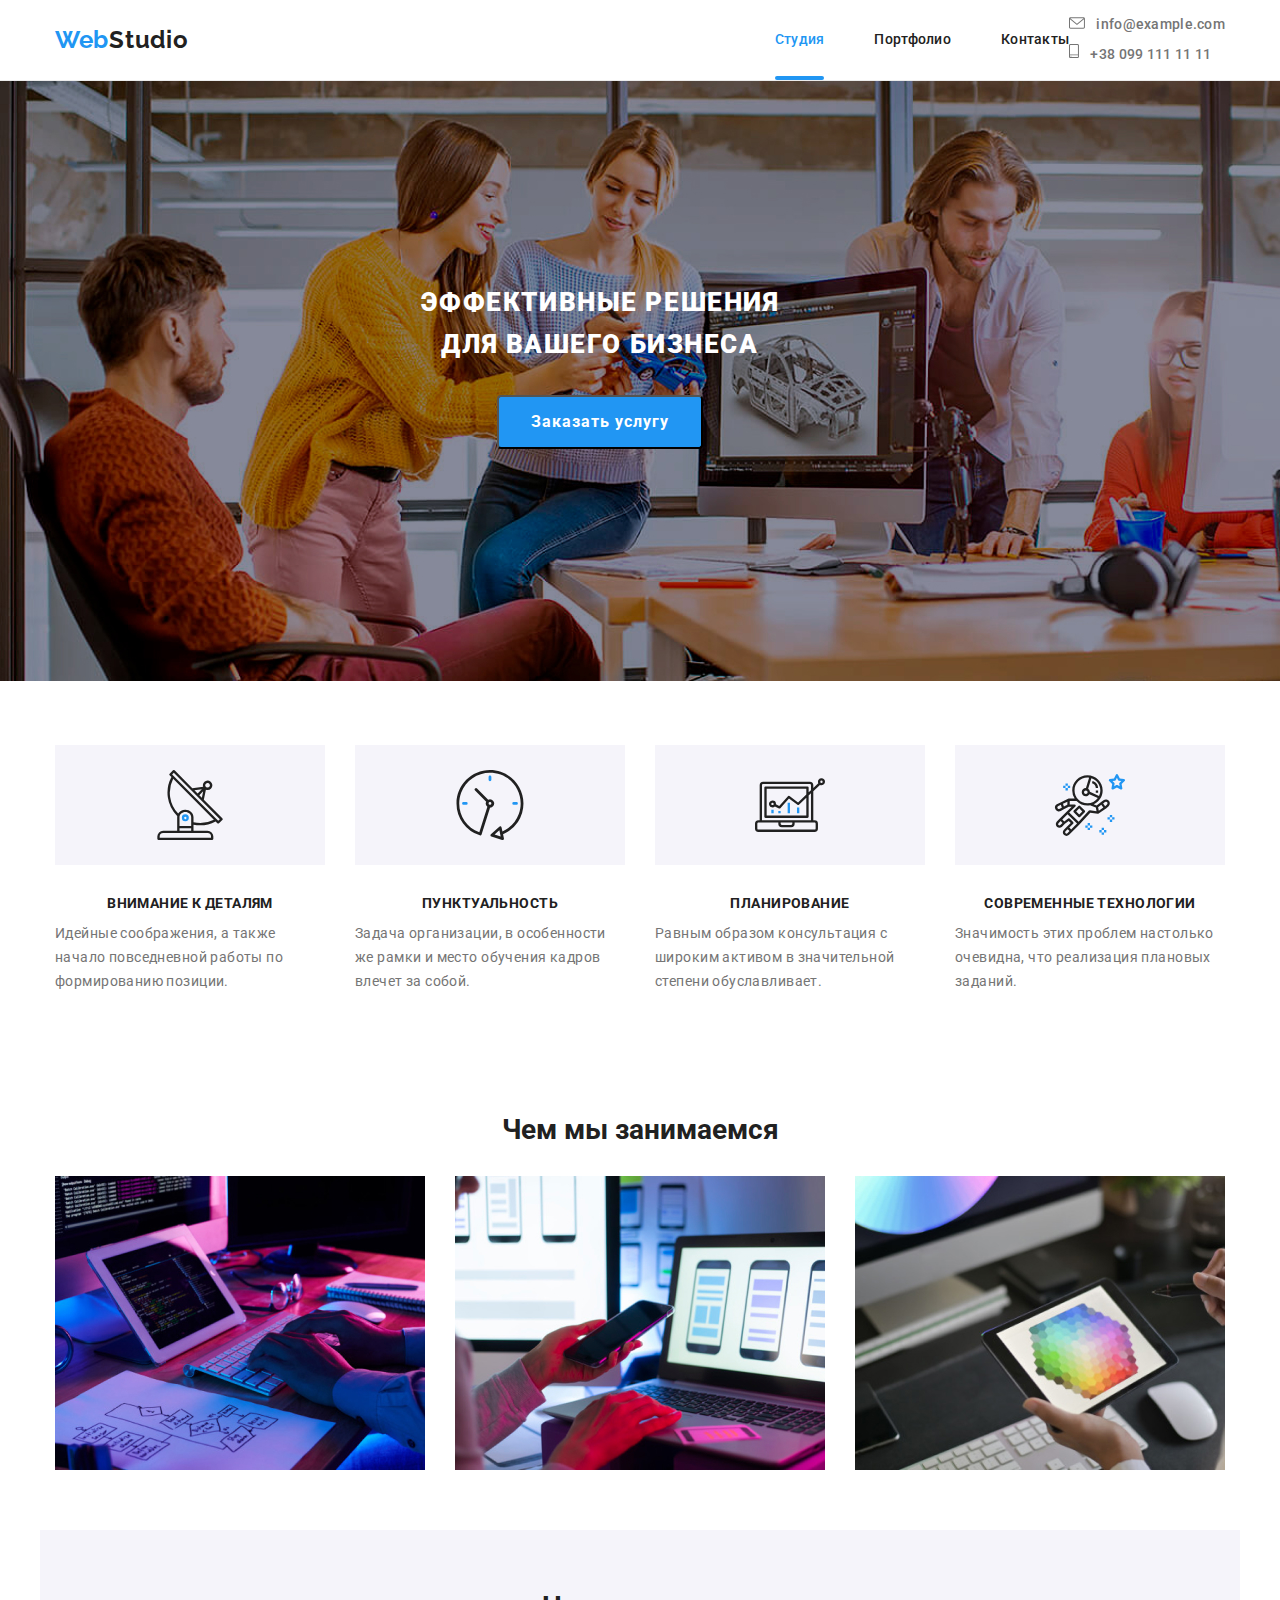
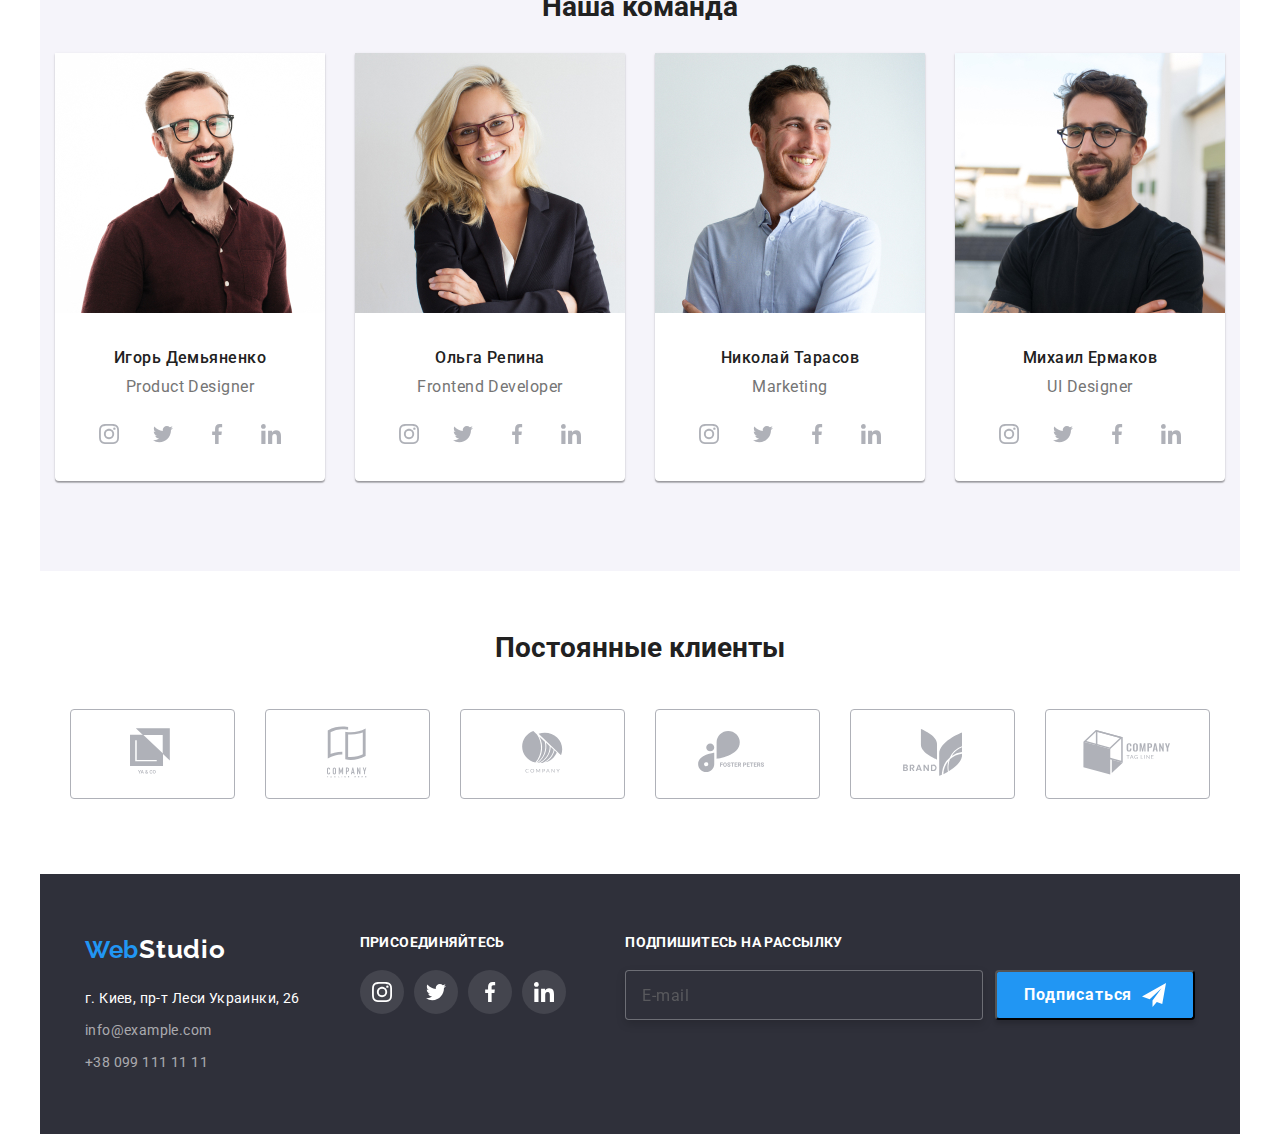
==== commit 6c3611d4: "Не работает флекс на хедере" ====
--- a/index.html
+++ b/index.html
@@ -14,51 +14,54 @@
     <!-- Шапка сайта -->
     <header>
         <div class="container header">
+
             <a href="" class="logo-header"><span class="logo-web">Web</span>Studio</a>
-
-            <button class="menu-button" width="40" height="40" data-menu-button>
-                <svg class="header-menu" width="24" height="16" aria-label="Переключатель мобильного меню">
-                    <use class="icon-menu" href="./images/icon/symbol-defs.svg#icon-open-menu"></use>
-                    <use class="icon-cross" href="./images/icon/symbol-defs.svg#icon-close-menu"></use>
-                </svg>
-            </button>
-
-            <div class="menu-container" id="menu-container" data-menu>
-                <div class="navigation">
-                    <ul class="site-nav">
-                        <li class="list-element"><a href="" class="link current-color">Студия</a></li>
-                        <li class="list-element"><a href="./portfolio.html" class="link">Портфолио</a></li>
-                        <li class="list-element"><a href="" class="link">Контакты</a></li>
-                    </ul>
-                </div>
-                <div class="contacts">
-                    <address class="header-address">
-                        <a href="mailto:info@example.com" class="contact mail">
-                            <svg class="nav-icon" width="16" height="12">
-                                <use href="./images/icon/symbol-defs.svg#icon-mail"></use>
-                            </svg>
-                            info@example.com</a>
-                        <a href="tel:+380991111111" class="contact call">
-                            <svg class="nav-icon" width="10" height="16">
-                                <use href="./images/icon/symbol-defs.svg#icon-tel"></use>
-                            </svg>
-                            +38 099 111 11 11</a>
-                    </address>
-
-                    <ul class="list social-networks">
-                        <li class="list-element">
-                            <a href="" class="link-social">Instagram</a>
-                        </li>
-                        <li class="list-element">
-                            <a href="" class="link-social">Twitter</a>
-                        </li>
-                        <li class="list-element">
-                            <a href="" class="link-social">Facebook</a>
-                        </li>
-                        <li class="list-element">
-                            <a href="" class="link-social">LinkedIn</a>
-                        </li>
-                    </ul>
+            <div class="mobile-header"></div>
+                <button class="menu-button" width="40" height="40" data-menu-button>
+                    <svg class="header-menu" width="24" height="16" aria-label="Переключатель мобильного меню">
+                        <use class="icon-menu" href="./images/icon/symbol-defs.svg#icon-open-menu"></use>
+                        <use class="icon-cross" href="./images/icon/symbol-defs.svg#icon-close-menu"></use>
+                    </svg>
+                </button>
+
+                <div class="menu-container" id="menu-container" data-menu>
+
+                    <div class="navigation">
+                        <ul class="site-nav">
+                            <li class="list-element"><a href="" class="link current-color">Студия</a></li>
+                            <li class="list-element"><a href="./portfolio.html" class="link">Портфолио</a></li>
+                            <li class="list-element"><a href="" class="link">Контакты</a></li>
+                        </ul>
+                    </div>
+                    <div class="contacts">
+                        <address class="header-address">
+                            <a href="mailto:info@example.com" class="contact mail">
+                                <svg class="nav-icon" width="16" height="12">
+                                    <use href="./images/icon/symbol-defs.svg#icon-envelope"></use>
+                                </svg>
+                                info@example.com</a>
+                            <a href="tel:+380991111111" class="contact call">
+                                <svg class="nav-icon" width="10" height="16">
+                                    <use href="./images/icon/symbol-defs.svg#icon-smartphone"></use>
+                                </svg>
+                                +38 099 111 11 11</a>
+                        </address>
+
+                        <ul class="list social-networks">
+                            <li class="list-element">
+                                <a href="" class="link-social">Instagram</a>
+                            </li>
+                            <li class="list-element">
+                                <a href="" class="link-social">Twitter</a>
+                            </li>
+                            <li class="list-element">
+                                <a href="" class="link-social">Facebook</a>
+                            </li>
+                            <li class="list-element">
+                                <a href="" class="link-social">LinkedIn</a>
+                            </li>
+                        </ul>
+                    </div>
                 </div>
             </div>
         </div>
--- a/css/main.min.css
+++ b/css/main.min.css
@@ -1 +1 @@
-body{background-color:#fff;color:#212121;font-family:Roboto,sans-serif}body.modal-open{overflow:hidden}.container{padding-top:60px;padding-bottom:60px;padding-right:15px;padding-left:15px;margin:0 auto;width:480px}@media screen and (min-width: 768px){.container{width:768px}}@media screen and (min-width: 1200px){.container{width:1200px}}h1,h2,h3,li,a,ul,p{margin-top:0;margin-bottom:0;padding:0}li{list-style:none}a{text-decoration:none}.visually-hiden{position:absolute;clip:rect(0 0 0 0);width:1px;height:1px;margin:-1px}.section-title{margin-bottom:50px;font-weight:bold;font-size:36px;line-height:1.6;text-align:center;letter-spacing:.03em}.container-title{text-align:center;font-size:28px;line-height:33px;margin-bottom:30px}header{border-bottom:1px solid #ececec;position:relative}.container.header{padding-top:0;padding-bottom:0;display:-webkit-box;display:-ms-flexbox;display:flex;-webkit-box-align:center;-ms-flex-align:center;align-items:center;-webkit-box-pack:justify;-ms-flex-pack:justify;justify-content:space-between;width:480px;height:60px}@media screen and (min-width: 480px){.container.header{width:480px}}@media screen and (min-width: 768px){.container.header{width:768px;height:80px}}@media screen and (min-width: 1200px){.container.header{width:1200px;height:80px}}.logo-header{color:#212121;font-family:Raleway;font-style:normal;font-weight:bold;font-size:24px;line-height:28px;letter-spacing:.03em;text-decoration:none}@media screen and (min-width: 768px){.logo-header{margin-right:88px}}.logo-web{color:#2196f3;font-family:Raleway;font-style:normal;font-weight:bold;font-size:24px;line-height:28px;letter-spacing:.03em;text-decoration:none}.menu-button{display:-webkit-inline-box;display:-ms-inline-flexbox;display:inline-flex;margin-top:10px;margin-bottom:10px;border:none;background-color:transparent;cursor:pointer;z-index:2}@media screen and (min-width: 768px){.menu-button{display:none}}.menu-button .icon-cross{display:none}.menu-button.is-open .icon-cross{display:block}.menu-button.is-open .icon-menu{display:none}.menu-container{display:-webkit-box;display:-ms-flexbox;display:flex;-webkit-box-pack:justify;-ms-flex-pack:justify;justify-content:space-between;position:relative;height:80px}@media screen and (max-width: 767px){.menu-container{display:none;position:absolute;top:0;left:0;width:480px;height:796px;background-color:#fff;z-index:1}.menu-container.is-open{display:-webkit-box;display:-ms-flexbox;display:flex;-webkit-box-orient:vertical;-webkit-box-direction:normal;-ms-flex-direction:column;flex-direction:column;-webkit-box-pack:justify;-ms-flex-pack:justify;justify-content:space-between}}@media screen and (max-width: 767px){.navigation,.header-address,.list.social-networks{padding:40px 48px 40px 48px}}.site-nav{display:-webkit-box;display:-ms-flexbox;display:flex;-webkit-box-orient:vertical;-webkit-box-direction:normal;-ms-flex-direction:column;flex-direction:column;-webkit-box-pack:start;-ms-flex-pack:start;justify-content:start}@media screen and (min-width: 768px){.site-nav{-webkit-box-orient:horizontal;-webkit-box-direction:normal;-ms-flex-direction:row;flex-direction:row}}.site-nav .list-element{margin-bottom:32px}@media screen and (min-width: 768px){.site-nav .list-element{margin-bottom:0}}.site-nav .link{position:relative;color:#212121;font-weight:500;font-size:40px;line-height:47px;letter-spacing:.02em;height:80px;-webkit-transition:color 250ms cubic-bezier(0.4, 0, 0.2, 1);transition:color 250ms cubic-bezier(0.4, 0, 0.2, 1)}@media screen and (min-width: 768px){.site-nav .link{display:-webkit-box;display:-ms-flexbox;display:flex;-webkit-box-align:center;-ms-flex-align:center;align-items:center;font-weight:500;font-size:14px;line-height:1.14;letter-spacing:.02em;margin-right:50px}}.site-nav .link:hover,.site-nav .link:focus{color:#2196f3}.site-nav .link::after{position:absolute;content:"";display:none;left:0;bottom:0;width:100%;height:4px;background-color:#2196f3;border-radius:2px;-webkit-transform:scaleX(0);transform:scaleX(0);-webkit-transition:-webkit-transform 250ms cubic-bezier(0.4, 0, 0.2, 1);transition:-webkit-transform 250ms cubic-bezier(0.4, 0, 0.2, 1);transition:transform 250ms cubic-bezier(0.4, 0, 0.2, 1);transition:transform 250ms cubic-bezier(0.4, 0, 0.2, 1), -webkit-transform 250ms cubic-bezier(0.4, 0, 0.2, 1)}@media screen and (min-width: 768px){.site-nav .link::after{display:-webkit-box;display:-ms-flexbox;display:flex}}.site-nav .link:hover::after{-webkit-transform:scaleX(1);transform:scaleX(1)}.site-nav .link:focus::after{-webkit-transform:scaleX(1);transform:scaleX(1);background-color:#2196f3}.list-element .current-color{color:#2196f3}.list-element .current-color::after{-webkit-transform:scaleX(1);transform:scaleX(1)}.header .contacts{display:-webkit-box;display:-ms-flexbox;display:flex;-webkit-box-align:center;-ms-flex-align:center;align-items:center}.header-address{display:-webkit-box;display:-ms-flexbox;display:flex;-webkit-box-orient:vertical;-webkit-box-direction:reverse;-ms-flex-direction:column-reverse;flex-direction:column-reverse;font-style:normal;font-weight:500;font-size:14px;line-height:1.14;letter-spacing:.02em}@media screen and (min-width: 768px){.header-address{-webkit-box-orient:vertical;-webkit-box-direction:normal;-ms-flex-direction:column;flex-direction:column}}.header-address .nav-icon{display:none}.header-address .call{font-family:Roboto;font-style:normal;font-weight:500;font-size:34px;line-height:40px;color:#2196f3;margin-bottom:32px}@media screen and (min-width: 768px){.header-address .call{font-size:14px;line-height:1.14;letter-spacing:.02em;color:#757575;margin-bottom:0;margin-top:10px}}.header-address .mail{font-family:Roboto;font-style:normal;font-weight:500;font-size:24px;line-height:28px;letter-spacing:.02em;color:#757575}@media screen and (min-width: 768px){.header-address .mail{font-size:14px;line-height:1.14;letter-spacing:.02em}}.list.social-networks{display:-webkit-box;display:-ms-flexbox;display:flex;-webkit-box-pack:start;-ms-flex-pack:start;justify-content:flex-start}@media screen and (min-width: 768px){.list.social-networks{display:none}}.list-element .link-social{font-family:Roboto;font-style:normal;font-weight:500;font-size:18px;line-height:22px;letter-spacing:.02em;color:#2196f3}.social-networks .list-element:not(:last-child){padding-right:10px;border-right:1px solid rgba(33,33,33,.2)}.social-networks .list-element:not(:first-child){padding-left:10px}.hero{position:relative;background-size:cover;background-position:50% 50%;background-repeat:no-repeat;max-width:480px;text-align:center;margin:0 auto}@media screen and (min-width: 768px){.hero{max-width:768px}}@media screen and (min-width: 1200px){.hero{max-width:1600px}}.container.hero{position:absolute;top:0;margin-top:118px}@media screen and (min-width: 1200px){.container.hero{margin-top:200px}}.hero-title{color:#fff;font-weight:900;font-size:26px;line-height:42px;text-align:center;letter-spacing:.06em;text-transform:uppercase}.hero-button{color:#fff;background-color:#2196f3;font-weight:bold;font-size:16px;line-height:30px;display:-webkit-box;display:-ms-flexbox;display:flex;-webkit-box-align:center;-ms-flex-align:center;align-items:center;text-align:center;letter-spacing:.06em;text-decoration:none;display:inline-block;margin-top:30px;text-align:center;border-radius:4px;padding:10px 32px;cursor:pointer}.hero .container{padding-bottom:0;padding-top:0}.button{background-color:#f5f4fa;font-family:Roboto;font-weight:500;font-size:16px;line-height:1.62;letter-spacing:.03em;display:inline-block;text-align:center;border:none;padding:6px 22px;cursor:pointer;-webkit-transition:250ms cubic-bezier(0.4, 0, 0.2, 1);transition:250ms cubic-bezier(0.4, 0, 0.2, 1)}.button:hover,.button:focus{color:#fff;background-color:#2196f3;-webkit-box-shadow:0px 3px 1px rgba(0,0,0,.1),0px 1px 2px rgba(0,0,0,.08),0px 2px 2px rgba(0,0,0,.12);box-shadow:0px 3px 1px rgba(0,0,0,.1),0px 1px 2px rgba(0,0,0,.08),0px 2px 2px rgba(0,0,0,.12);border-radius:4px}.backdrop{position:fixed;top:0;left:0;width:100%;height:100%;background-color:rgba(0,0,0,.2);opacity:1;-webkit-transition:opacity 250ms cubic-bezier(0.4, 0, 0.2, 1);transition:opacity 250ms cubic-bezier(0.4, 0, 0.2, 1)}.backdrop.is-hidden{opacity:0;pointer-events:none}.backdrop.is-hidden .modal{-webkit-transform:translate(-50%, -50%) scale(1.1);transform:translate(-50%, -50%) scale(1.1)}.modal{position:relative;top:50%;left:50%;width:528px;height:581px;-webkit-box-shadow:0px 1px 3px rgba(0,0,0,.12),0px 1px 1px rgba(0,0,0,.14),0px 2px 1px rgba(0,0,0,.2);box-shadow:0px 1px 3px rgba(0,0,0,.12),0px 1px 1px rgba(0,0,0,.14),0px 2px 1px rgba(0,0,0,.2);border-radius:4px;background-color:#fff;-webkit-transform:translate(-50%, -50%) scale(1);transform:translate(-50%, -50%) scale(1);-webkit-transition:-webkit-transform 250ms cubic-bezier(0.4, 0, 0.2, 1);transition:-webkit-transform 250ms cubic-bezier(0.4, 0, 0.2, 1);transition:transform 250ms cubic-bezier(0.4, 0, 0.2, 1);transition:transform 250ms cubic-bezier(0.4, 0, 0.2, 1), -webkit-transform 250ms cubic-bezier(0.4, 0, 0.2, 1)}.button-closer{position:absolute;display:inline-block;top:0;right:0;margin-right:8px;margin-top:8px;width:30px;height:30px;border-radius:50%;border:1px solid rgba(0,0,0,.1);background-color:#fff;cursor:pointer;z-index:1}.button-closer:focus-within .closer-icon,.button-closer:hover .closer-icon{color:#2196f3}.closer-icon{fill:currentColor;color:#212121;-webkit-transition:color 250ms cubic-bezier(0.4, 0, 0.2, 1);transition:color 250ms cubic-bezier(0.4, 0, 0.2, 1)}.form{position:absolute;top:0;left:0;width:100%;height:100%;margin-left:auto;margin-right:auto;padding:40px}.form-heading{font-family:Roboto;font-style:normal;font-weight:bold;text-align:center;font-size:20px;line-height:23px;letter-spacing:.03em;margin-bottom:12px;color:#212121}.form-field{position:relative;display:-webkit-box;display:-ms-flexbox;display:flex;-webkit-box-orient:vertical;-webkit-box-direction:normal;-ms-flex-direction:column;flex-direction:column;-webkit-box-pack:start;-ms-flex-pack:start;justify-content:start;width:100%;margin-bottom:28px}.form-field button{font-family:#212121;font-style:normal;font-weight:bold;font-size:16px;line-height:30px;letter-spacing:.06em;color:#fff;width:200px;height:50px;margin-top:30px;margin-left:auto;margin-right:auto;background:#2196f3;-webkit-box-shadow:0px 4px 4px rgba(0,0,0,.15);box-shadow:0px 4px 4px rgba(0,0,0,.15);border-radius:4px;cursor:pointer}.form-label{position:relative;display:-webkit-box;display:-ms-flexbox;display:flex;-webkit-box-orient:vertical;-webkit-box-direction:normal;-ms-flex-direction:column;flex-direction:column;width:100%;-webkit-transition:250ms cubic-bezier(0.4, 0, 0.2, 1);transition:250ms cubic-bezier(0.4, 0, 0.2, 1)}.form-label:not(:first-child){margin-top:10px}.form-label:hover .icon-modal,.form-label:focus-within .icon-modal{color:#2196f3}.form-label:hover .form-input,.form-label:focus .form-input{border:1px solid #2196f3}.form-label textarea{font-family:Roboto;font-style:normal;font-weight:normal;line-height:14px;font-size:12px;letter-spacing:.01em;height:120px;resize:none;border:1px solid rgba(33,33,33,.2);-webkit-box-sizing:border-box;box-sizing:border-box;border-radius:4px;padding:12px 14px 12px 14px;outline:none;cursor:pointer;-webkit-transition:250ms cubic-bezier(0.4, 0, 0.2, 1);transition:250ms cubic-bezier(0.4, 0, 0.2, 1)}.form-label textarea::-webkit-input-placeholder{opacity:.5;color:#757575}.form-label textarea::-moz-placeholder{opacity:.5;color:#757575}.form-label textarea:-ms-input-placeholder{opacity:.5;color:#757575}.form-label textarea::-ms-input-placeholder{opacity:.5;color:#757575}.form-label textarea::placeholder{opacity:.5;color:#757575}.form-label:hover textarea,.form-label textarea:focus{border:1px solid #2196f3}.form-name{display:-webkit-box;display:-ms-flexbox;display:flex;font-family:Roboto;font-style:normal;line-height:14px;font-size:12px;-webkit-box-pack:start;-ms-flex-pack:start;justify-content:start;margin-bottom:4px;color:#757575}.icon-modal{position:absolute;bottom:0;left:0;margin-left:15px;margin-top:14px;margin-bottom:14px;cursor:pointer;fill:currentColor;color:#212121;-webkit-transition:color 250ms cubic-bezier(0.4, 0, 0.2, 1);transition:color 250ms cubic-bezier(0.4, 0, 0.2, 1)}.form-input{height:40px;border:1px solid rgba(33,33,33,.2);-webkit-box-sizing:border-box;box-sizing:border-box;border-radius:4px;padding-left:42px;outline:none;cursor:pointer;-webkit-transition:250ms cubic-bezier(0.4, 0, 0.2, 1);transition:250ms cubic-bezier(0.4, 0, 0.2, 1)}.form-input:hover,.form-input:focus{border:1px solid #2196f3}.form-input:hover .icon-modal,.form-input:focus-within .icon-modal{color:#2196f3}.checkbox{position:absolute;width:1px;height:1px;margin:-1px;border:0;padding:0;clip:rect(0 0 0 0);overflow:hidden}.checkbox:checked+.agreement-icon{border-color:#2196f3;background-color:#2196f3;background-size:contain;background-origin:border-box}.agreement{display:-webkit-box;display:-ms-flexbox;display:flex;-webkit-box-pack:center;-ms-flex-pack:center;justify-content:center;-webkit-box-align:center;-ms-flex-align:center;align-items:center;margin-top:25px;cursor:pointer}.agreement-icon{display:inline-block;width:16px;height:15px;margin-right:9px;border:2px solid #212121;background-color:#fff;border-radius:2px;-webkit-transition:250ms cubic-bezier(0.4, 0, 0.2, 1);transition:250ms cubic-bezier(0.4, 0, 0.2, 1)}.checkbox-text{font-family:Roboto;font-style:normal;font-weight:normal;font-size:14px;line-height:24px;letter-spacing:.03em;color:#757575}.checkbox-text .conditions{font-family:Roboto;font-style:normal;font-weight:normal;font-size:14px;line-height:24px;letter-spacing:.03em;color:#2196f3}.list.qualities{display:block}@media screen and (min-width: 768px){.list.qualities{display:-webkit-box;display:-ms-flexbox;display:flex;-ms-flex-wrap:wrap;flex-wrap:wrap;-ms-flex-preferred-size:calc((100% - 4 * 15px) / 2);flex-basis:calc((100% - 4 * 15px) / 2)}}@media screen and (min-width: 768px){.qualities .list-element:nth-child(2n+1){margin-right:30px}}@media screen and (min-width: 1200px){.qualities .list-element{margin-right:30px}.qualities .list-element:nth-child(4n){margin-right:0px}}.qualities .list-element:not(:last-child){padding-bottom:30px}.qualities-icon{display:-webkit-box;display:-ms-flexbox;display:flex;-webkit-box-pack:center;-ms-flex-pack:center;justify-content:center;padding-top:25px;padding-bottom:25px;width:450px;height:120px;margin-bottom:30px;background-color:#f5f4fa}@media screen and (min-width: 768px){.qualities-icon{width:354px}}@media screen and (min-width: 1200px){.qualities-icon{width:270px}}.qualities-text{width:450px}@media screen and (min-width: 768px){.qualities-text{width:354px}}@media screen and (min-width: 1200px){.qualities-text{width:270px}}.qualities-title{font-weight:bold;font-size:14px;line-height:16px;letter-spacing:.03em;text-transform:uppercase;text-align:center;margin-bottom:10px}.qualities-paragraph{color:#757575;font-size:14px;line-height:24px;letter-spacing:.03em}.section.direction{display:none}@media screen and (min-width: 1200px){.section.direction{display:block}}.list.direction{display:-webkit-box;display:-ms-flexbox;display:flex}.direction-block{display:-webkit-box;display:-ms-flexbox;display:flex;position:relative;width:370px;height:294px;overflow:hidden;cursor:pointer}.direction-block::before{position:absolute;content:"";width:100%;height:70px;bottom:0;left:0;background-color:rgba(47,48,58,.8);-webkit-transform:translateY(100%);transform:translateY(100%);-webkit-transition:-webkit-transform 250ms cubic-bezier(0.4, 0, 0.2, 1);transition:-webkit-transform 250ms cubic-bezier(0.4, 0, 0.2, 1);transition:transform 250ms cubic-bezier(0.4, 0, 0.2, 1);transition:transform 250ms cubic-bezier(0.4, 0, 0.2, 1), -webkit-transform 250ms cubic-bezier(0.4, 0, 0.2, 1)}.direction-block:hover::before,.direction-block:focus::before{-webkit-transform:translateY(0%);transform:translateY(0%)}.direction-block:hover .direction-text,.direction-block:hover .direction-text{-webkit-transform:translateY(0%);transform:translateY(0%)}.direction-block:not(:last-child){margin-right:30px}.direction .list-element:not(:last-child){margin-right:30px}.direction-text{position:absolute;display:-webkit-box;display:-ms-flexbox;display:flex;font-size:14px;line-height:16px;text-align:center;-webkit-box-pack:center;-ms-flex-pack:center;justify-content:center;-webkit-box-align:center;-ms-flex-align:center;align-items:center;bottom:0;left:0;width:100%;height:70px;text-transform:uppercase;color:#fff;-webkit-transform:translateY(100%);transform:translateY(100%);-webkit-transition:-webkit-transform 250ms cubic-bezier(0.4, 0, 0.2, 1);transition:-webkit-transform 250ms cubic-bezier(0.4, 0, 0.2, 1);transition:transform 250ms cubic-bezier(0.4, 0, 0.2, 1);transition:transform 250ms cubic-bezier(0.4, 0, 0.2, 1), -webkit-transform 250ms cubic-bezier(0.4, 0, 0.2, 1)}.direction-block:hover .direction-text,.direction-block:hover .direction-text{-webkit-transform:translateY(0%);transform:translateY(0%)}.container.team{background-color:#f5f4fa}.list.team{display:-webkit-box;display:-ms-flexbox;display:flex;-ms-flex-wrap:wrap;flex-wrap:wrap}.team .list-element{background-color:#fff;-webkit-box-shadow:0px 1px 3px rgba(0,0,0,.12),0px 1px 1px rgba(0,0,0,.14),0px 2px 1px rgba(0,0,0,.2);box-shadow:0px 1px 3px rgba(0,0,0,.12),0px 1px 1px rgba(0,0,0,.14),0px 2px 1px rgba(0,0,0,.2);border-radius:0px 0px 4px 4px;width:450px;height:622px}.team .list-element:not(:last-child){margin-bottom:30px}@media screen and (min-width: 768px){.team .list-element{height:536px;width:354px}}@media screen and (min-width: 1200px){.team .list-element{width:270px;height:428px}}@media screen and (min-width: 768px){.team .list-element:nth-child(2n+1){margin-right:30px}}@media screen and (min-width: 1200px){.team .list-element{margin-right:30px}.team .list-element:nth-child(4n){margin-right:0px}}.specialist{font-weight:500;font-size:16px;line-height:1.2;text-align:center;letter-spacing:.03em;margin-top:30px}.position{color:#757575;font-size:16px;line-height:1.2;text-align:center;letter-spacing:.03em;margin-top:10px}.social-networks{display:-webkit-box;display:-ms-flexbox;display:flex;-webkit-box-pack:center;-ms-flex-pack:center;justify-content:center;margin-top:16px;margin-bottom:24px}.social-element{height:44px;width:44px;border-radius:50%;margin-bottom:24px;cursor:pointer;background-color:#fff;-webkit-transition:background-color 250ms cubic-bezier(0.4, 0, 0.2, 1);transition:background-color 250ms cubic-bezier(0.4, 0, 0.2, 1)}.social-element a{width:44px;height:44px;border-radius:50%;display:-webkit-box;display:-ms-flexbox;display:flex;-webkit-box-pack:center;-ms-flex-pack:center;justify-content:center;-webkit-box-align:center;-ms-flex-align:center;align-items:center}.social-element:not(:last-child){margin-right:10px}.social-element:hover,.social-element:focus{background-color:#2196f3}.social-element:hover .icon-social,.social-element:focus .icon-social{color:#fff}.icon-social{width:20px;height:20px;fill:currentColor;color:#afb1b8;-webkit-transition:color 250ms cubic-bezier(0.4, 0, 0.2, 1);transition:color 250ms cubic-bezier(0.4, 0, 0.2, 1)}.list-clients{display:-webkit-box;display:-ms-flexbox;display:flex;-ms-flex-wrap:wrap;flex-wrap:wrap}.clients .container-title{margin-bottom:30px}.clients .list-element{display:-webkit-box;display:-ms-flexbox;display:flex;-webkit-box-pack:center;-ms-flex-pack:center;justify-content:center;-webkit-box-align:center;-ms-flex-align:center;align-items:center;width:210px;height:90px;border:1px solid #afb1b8;border-radius:4px;margin:-15px;background-color:#fff;cursor:pointer;-webkit-transition:border 250ms cubic-bezier(0.4, 0, 0.2, 1);transition:border 250ms cubic-bezier(0.4, 0, 0.2, 1)}.clients .list-element:hover,.clients .list-element:focus{border:1px solid #2196f3}.clients .list-element:hover .icon-client,.clients .list-element:focus .icon-client{color:#2196f3}@media screen and (max-width: 767px){.clients .list-element{width:calc((100% - 4 * 15px) / 2);margin:15px}}@media screen and (min-width: 768px){.clients .list-element{width:calc((100% - 6 * 15px) / 3);margin:15px}}@media screen and (min-width: 1200px){.clients .list-element{width:calc((100% - 12 * 15px) / 6);margin:15px}}.icon-client{fill:currentColor;color:#afb1b8;-webkit-transition:color 250ms cubic-bezier(0.4, 0, 0.2, 1);transition:color 250ms cubic-bezier(0.4, 0, 0.2, 1)}.container.footer{text-align:center;background-color:#2f303a}@media screen and (min-width: 1200px){.container.footer{text-align:start}}.logo-footer{color:#fff;font-family:Raleway;font-style:normal;font-weight:bold;font-size:26px;line-height:1.2;letter-spacing:.03em;text-decoration:none}.footer-address p{font-family:Roboto;color:#fff;font-style:normal;font-weight:normal;font-size:14px;line-height:24px;letter-spacing:.03em;margin-top:20px}.contact{display:block;font-family:Roboto;font-style:normal;font-weight:normal;font-size:14px;line-height:24px;letter-spacing:.03em;color:rgba(255,255,255,.6)}.footer-address .contact{padding-top:8px}.footer-nav{margin-bottom:60px}@media screen and (min-width: 1200px){.footer-nav{margin-bottom:0}}.footer-text{font-weight:bold;font-size:14px;line-height:16px;letter-spacing:.03em;text-transform:uppercase;color:#fff;margin-bottom:20px}.container-subscribe{display:-webkit-box;display:-ms-flexbox;display:flex;-webkit-box-orient:vertical;-webkit-box-direction:normal;-ms-flex-direction:column;flex-direction:column;-webkit-box-align:center;-ms-flex-align:center;align-items:center}@media screen and (min-width: 1200px){.container-subscribe{-webkit-box-pack:start;-ms-flex-pack:start;justify-content:flex-start;-webkit-box-align:start;-ms-flex-align:start;align-items:flex-start}}.subscribe-block{display:-webkit-box;display:-ms-flexbox;display:flex;-webkit-box-orient:vertical;-webkit-box-direction:normal;-ms-flex-direction:column;flex-direction:column;-webkit-box-align:center;-ms-flex-align:center;align-items:center;-webkit-box-pack:center;-ms-flex-pack:center;justify-content:center}@media screen and (min-width: 1200px){.subscribe-block{-webkit-box-orient:horizontal;-webkit-box-direction:normal;-ms-flex-direction:row;flex-direction:row}}.text-subscribe{font-family:Roboto;font-style:normal;font-weight:bold;font-size:14px;line-height:16px;letter-spacing:.03em;text-transform:uppercase;color:#fff}.container-beactive .social-element{background-color:rgba(255,255,255,.1)}.container-beactive .social-element:hover,.container-beactive .social-element:focus{background-color:#2196f3}.container-beactive .icon-social{color:#fff;-webkit-transition:color 250ms cubic-bezier(0.4, 0, 0.2, 1);transition:color 250ms cubic-bezier(0.4, 0, 0.2, 1)}.container-beactive .icon-social:hover,.container-beactive .icon-social:focus{color:#fff}.footer-input::-webkit-input-placeholder{display:-webkit-box;display:flex;-webkit-box-align:center;align-items:center;font-family:Roboto;font-style:normal;font-weight:normal;font-size:16px;line-height:20px;letter-spacing:.03em;background-color:#2f303a;opacity:.6}.footer-input::-moz-placeholder{display:flex;align-items:center;font-family:Roboto;font-style:normal;font-weight:normal;font-size:16px;line-height:20px;letter-spacing:.03em;background-color:#2f303a;opacity:.6}.footer-input:-ms-input-placeholder{display:-ms-flexbox;display:flex;-ms-flex-align:center;align-items:center;font-family:Roboto;font-style:normal;font-weight:normal;font-size:16px;line-height:20px;letter-spacing:.03em;background-color:#2f303a;opacity:.6}.footer-input::-ms-input-placeholder{display:-ms-flexbox;display:flex;-ms-flex-align:center;align-items:center;font-family:Roboto;font-style:normal;font-weight:normal;font-size:16px;line-height:20px;letter-spacing:.03em;background-color:#2f303a;opacity:.6}.footer-input::placeholder{display:-webkit-box;display:-ms-flexbox;display:flex;-webkit-box-align:center;-ms-flex-align:center;align-items:center;font-family:Roboto;font-style:normal;font-weight:normal;font-size:16px;line-height:20px;letter-spacing:.03em;background-color:#2f303a;opacity:.6}.footer-input{height:50px;width:450px;margin-top:20px;padding-left:16px;color:#fff;background-color:#2f303a;outline:none;border:1px solid rgba(255,255,255,.3);-webkit-box-sizing:border-box;box-sizing:border-box;-webkit-filter:drop-shadow(0px 4px 4px rgba(0, 0, 0, 0.15));filter:drop-shadow(0px 4px 4px rgba(0, 0, 0, 0.15));border-radius:4px;-webkit-transition:250ms cubic-bezier(0.4, 0, 0.2, 1);transition:250ms cubic-bezier(0.4, 0, 0.2, 1)}.footer-input:hover,.footer-input:focus{border:1px solid #2196f3}@media screen and (min-width: 1200px){.footer-input{width:358px;margin-right:12px}}.footer-button{display:-webkit-box;display:-ms-flexbox;display:flex;-webkit-box-align:center;-ms-flex-align:center;align-items:center;-webkit-box-pack:center;-ms-flex-pack:center;justify-content:center;height:50px;width:200px;margin-top:20px;background-color:#2196f3;-webkit-box-shadow:0px 4px 4px rgba(0,0,0,.15);box-shadow:0px 4px 4px rgba(0,0,0,.15);border-radius:4px;cursor:pointer;font-family:Roboto;font-style:normal;font-weight:bold;font-size:16px;line-height:30px;letter-spacing:.06em;color:#fff}.footer-button .icon-send{margin-left:10px}.footer-links{display:block}@media screen and (min-width: 768px){.footer-links{display:-webkit-box;display:-ms-flexbox;display:flex;-ms-flex-wrap:wrap;flex-wrap:wrap;-ms-flex-pack:distribute;justify-content:space-around}}.list.buttons{display:-webkit-box;display:-ms-flexbox;display:flex;-ms-flex-wrap:wrap;flex-wrap:wrap}.project-element{display:-webkit-box;display:-ms-flexbox;display:flex;-ms-flex-wrap:wrap;flex-wrap:wrap;width:450px;-webkit-box-shadow:0px 1px 1px rgba(0,0,0,.12),0px 4px 4px rgba(0,0,0,.06),1px 4px 6px rgba(0,0,0,.16);box-shadow:0px 1px 1px rgba(0,0,0,.12),0px 4px 4px rgba(0,0,0,.06),1px 4px 6px rgba(0,0,0,.16);margin-bottom:30px}@media screen and (min-width: 768px){.project-element{width:354px}}@media screen and (min-width: 1200px){.project-element{width:370px}}.button-element{padding-right:8px;padding-bottom:15px}.list.projects{display:-webkit-box;display:-ms-flexbox;display:flex;-ms-flex-wrap:wrap;flex-wrap:wrap;margin-top:40px}.description-block{margin-top:20px;margin-bottom:20px;margin-left:24px}.project{position:relative;border:1px solid #eee;text-decoration:none}.project:hover,.project:focus{-webkit-box-shadow:0px 1px 1px rgba(0,0,0,.12),0px 4px 4px rgba(0,0,0,.06),1px 4px 6px rgba(0,0,0,.16);box-shadow:0px 1px 1px rgba(0,0,0,.12),0px 4px 4px rgba(0,0,0,.06),1px 4px 6px rgba(0,0,0,.16)}.project:hover .project-block::before,.project:focus .project-block::before,.project:hover .project-description,.project:focus .project-description{-webkit-transform:translateY(0%);transform:translateY(0%)}.project-text{color:#757575;font-size:16px;line-height:1.87;letter-spacing:.03em;margin-top:4px}.project-block{position:relative;overflow:hidden}.project-block::before{position:absolute;content:"";width:100%;height:100%;background-color:#2196f3;bottom:0;left:0;-webkit-transform:translateY(100%);transform:translateY(100%);-webkit-transition:250ms cubic-bezier(0.4, 0, 0.2, 1);transition:250ms cubic-bezier(0.4, 0, 0.2, 1)}.project-description{position:absolute;font-size:18px;line-height:28px;letter-spacing:1,5;color:#fff;top:0;left:0;width:100%;height:100%;padding:77px 24px 77px 24px;-webkit-transform:translateY(100%);transform:translateY(100%);-webkit-transition:250ms cubic-bezier(0.4, 0, 0.2, 1);transition:250ms cubic-bezier(0.4, 0, 0.2, 1)}.project-title{color:#212121;font-size:18px;line-height:2;letter-spacing:.06em}/*# sourceMappingURL=main.min.css.map */+body{background-color:#fff;color:#212121;font-family:Roboto,sans-serif}body.modal-open{overflow:hidden}.container{padding-top:60px;padding-bottom:60px;padding-right:15px;padding-left:15px;margin:0 auto;width:480px}@media screen and (min-width: 768px){.container{width:768px}}@media screen and (min-width: 1200px){.container{width:1200px}}h1,h2,h3,li,a,ul,p{margin-top:0;margin-bottom:0;padding:0}li{list-style:none}a{text-decoration:none}.visually-hiden{position:absolute;clip:rect(0 0 0 0);width:1px;height:1px;margin:-1px}.section-title{margin-bottom:50px;font-weight:bold;font-size:36px;line-height:1.6;text-align:center;letter-spacing:.03em}.container-title{text-align:center;font-size:28px;line-height:33px;margin-bottom:30px}header{border-bottom:1px solid #ececec;position:relative}.container.header{padding-top:0;padding-bottom:0;display:-webkit-box;display:-ms-flexbox;display:flex;-webkit-box-pack:justify;-ms-flex-pack:justify;justify-content:space-between;-webkit-box-align:center;-ms-flex-align:center;align-items:center;width:480px;height:60px}@media screen and (min-width: 480px){.container.header{width:480px}}@media screen and (min-width: 768px){.container.header{width:768px;height:80px}}@media screen and (min-width: 1200px){.container.header{width:1200px;height:80px}}@media screen and (max-width: 767px){.container.header{display:-webkit-box;display:-ms-flexbox;display:flex;-webkit-box-pack:justify;-ms-flex-pack:justify;justify-content:space-between;-webkit-box-align:center;-ms-flex-align:center;align-items:center}}.logo-header{color:#212121;font-family:Raleway;font-style:normal;font-weight:bold;font-size:24px;line-height:28px;letter-spacing:.03em;text-decoration:none}@media screen and (min-width: 768px){.logo-header{margin-right:88px}}@media screen and (min-width: 1200px){.logo-header{margin-right:93px}}.logo-web{color:#2196f3;font-family:Raleway;font-style:normal;font-weight:bold;font-size:24px;line-height:28px;letter-spacing:.03em;text-decoration:none}.menu-button{display:-webkit-inline-box;display:-ms-inline-flexbox;display:inline-flex;margin-top:10px;margin-bottom:10px;border:none;background-color:transparent;cursor:pointer;z-index:2}@media screen and (min-width: 768px){.menu-button{display:none}}.menu-button .icon-cross{display:none}.menu-button.is-open .icon-cross{display:block}.menu-button.is-open .icon-menu{display:none}.menu-container{display:-webkit-box;display:-ms-flexbox;display:flex;position:relative;-webkit-box-pack:justify;-ms-flex-pack:justify;justify-content:space-between}@media screen and (max-width: 767px){.menu-container{display:none;position:absolute;top:0;left:0;width:767px;max-height:100%;background-color:#fff;z-index:1}.menu-container.is-open{display:-webkit-box;display:-ms-flexbox;display:flex;-webkit-box-orient:vertical;-webkit-box-direction:normal;-ms-flex-direction:column;flex-direction:column;-webkit-box-pack:justify;-ms-flex-pack:justify;justify-content:space-between}}@media screen and (max-width: 767px){.navigation,.header-address,.list.social-networks{padding:40px 48px 40px 48px}}.site-nav{display:-webkit-box;display:-ms-flexbox;display:flex;-webkit-box-orient:vertical;-webkit-box-direction:normal;-ms-flex-direction:column;flex-direction:column;-webkit-box-pack:start;-ms-flex-pack:start;justify-content:start}@media screen and (min-width: 768px){.site-nav{-webkit-box-orient:horizontal;-webkit-box-direction:normal;-ms-flex-direction:row;flex-direction:row}}.site-nav .list-element{margin-bottom:32px}@media screen and (min-width: 768px){.site-nav .list-element{margin-bottom:0}}.site-nav .link{position:relative;color:#212121;font-weight:500;font-size:40px;line-height:47px;letter-spacing:.02em;height:80px;-webkit-transition:color 250ms cubic-bezier(0.4, 0, 0.2, 1);transition:color 250ms cubic-bezier(0.4, 0, 0.2, 1)}@media screen and (min-width: 768px){.site-nav .link{display:-webkit-box;display:-ms-flexbox;display:flex;-webkit-box-align:center;-ms-flex-align:center;align-items:center;font-weight:500;font-size:14px;line-height:1.14;letter-spacing:.02em}}.site-nav .link:hover,.site-nav .link:focus{color:#2196f3}.site-nav .link::after{position:absolute;content:"";display:none;left:0;bottom:0;width:100%;height:4px;background-color:#2196f3;border-radius:2px;-webkit-transform:scaleX(0);transform:scaleX(0);-webkit-transition:-webkit-transform 250ms cubic-bezier(0.4, 0, 0.2, 1);transition:-webkit-transform 250ms cubic-bezier(0.4, 0, 0.2, 1);transition:transform 250ms cubic-bezier(0.4, 0, 0.2, 1);transition:transform 250ms cubic-bezier(0.4, 0, 0.2, 1), -webkit-transform 250ms cubic-bezier(0.4, 0, 0.2, 1)}@media screen and (min-width: 768px){.site-nav .link::after{display:-webkit-box;display:-ms-flexbox;display:flex}}.site-nav .link:hover::after{-webkit-transform:scaleX(1);transform:scaleX(1)}.site-nav .link:focus::after{-webkit-transform:scaleX(1);transform:scaleX(1);background-color:#2196f3}@media screen and (min-width: 768px){.site-nav .list-element:not(:last-child){margin-right:50px}}.list-element .current-color{color:#2196f3}.list-element .current-color::after{-webkit-transform:scaleX(1);transform:scaleX(1)}.header .contacts{display:-webkit-box;display:-ms-flexbox;display:flex;-webkit-box-align:center;-ms-flex-align:center;align-items:center}@media screen and (max-width: 767px){.header .contacts{-ms-flex-wrap:wrap;flex-wrap:wrap}}.header-address{display:-webkit-box;display:-ms-flexbox;display:flex;-webkit-box-orient:vertical;-webkit-box-direction:reverse;-ms-flex-direction:column-reverse;flex-direction:column-reverse;font-style:normal;font-weight:500;font-size:14px;line-height:1.14;letter-spacing:.02em}@media screen and (min-width: 768px){.header-address{-webkit-box-orient:vertical;-webkit-box-direction:normal;-ms-flex-direction:column;flex-direction:column}}.header-address .nav-icon{display:none}@media screen and (min-width: 768px){.header-address .nav-icon{display:inline-block;margin-right:8px}}.header-address .call{font-family:Roboto;font-style:normal;font-weight:500;font-size:34px;line-height:40px;color:#2196f3;margin-bottom:32px}@media screen and (min-width: 768px){.header-address .call{font-size:14px;line-height:1.14;letter-spacing:.02em;color:#757575;margin-bottom:0;margin-top:10px}}.header-address .mail{font-family:Roboto;font-style:normal;font-weight:500;font-size:24px;line-height:28px;letter-spacing:.02em;color:#757575}@media screen and (min-width: 768px){.header-address .mail{font-size:14px;line-height:1.14;letter-spacing:.02em}}.list.social-networks{display:-webkit-box;display:-ms-flexbox;display:flex;-webkit-box-pack:start;-ms-flex-pack:start;justify-content:flex-start}@media screen and (min-width: 768px){.list.social-networks{display:none}}.list-element .link-social{font-family:Roboto;font-style:normal;font-weight:500;font-size:18px;line-height:22px;letter-spacing:.02em;color:#2196f3}.social-networks .list-element:not(:last-child){padding-right:10px;border-right:1px solid rgba(33,33,33,.2)}.social-networks .list-element:not(:first-child){padding-left:10px}.hero{position:relative;background-size:cover;background-position:50% 50%;background-repeat:no-repeat;max-width:480px;text-align:center;margin:0 auto}@media screen and (min-width: 768px){.hero{max-width:768px}}@media screen and (min-width: 1200px){.hero{max-width:1600px}}.container.hero{position:absolute;top:0;margin-top:118px}@media screen and (min-width: 1200px){.container.hero{margin-top:200px}}.hero-title{color:#fff;font-weight:900;font-size:26px;line-height:42px;text-align:center;letter-spacing:.06em;text-transform:uppercase}.hero-button{color:#fff;background-color:#2196f3;font-weight:bold;font-size:16px;line-height:30px;display:-webkit-box;display:-ms-flexbox;display:flex;-webkit-box-align:center;-ms-flex-align:center;align-items:center;text-align:center;letter-spacing:.06em;text-decoration:none;display:inline-block;margin-top:30px;text-align:center;border-radius:4px;padding:10px 32px;cursor:pointer}.hero .container{padding-bottom:0;padding-top:0}.button{background-color:#f5f4fa;font-family:Roboto;font-weight:500;font-size:16px;line-height:1.62;letter-spacing:.03em;display:inline-block;text-align:center;border:none;padding:6px 22px;cursor:pointer;-webkit-transition:250ms cubic-bezier(0.4, 0, 0.2, 1);transition:250ms cubic-bezier(0.4, 0, 0.2, 1)}.button:hover,.button:focus{color:#fff;background-color:#2196f3;-webkit-box-shadow:0px 3px 1px rgba(0,0,0,.1),0px 1px 2px rgba(0,0,0,.08),0px 2px 2px rgba(0,0,0,.12);box-shadow:0px 3px 1px rgba(0,0,0,.1),0px 1px 2px rgba(0,0,0,.08),0px 2px 2px rgba(0,0,0,.12);border-radius:4px}.backdrop{position:fixed;top:0;left:0;width:100%;height:100%;background-color:rgba(0,0,0,.2);opacity:1;-webkit-transition:opacity 250ms cubic-bezier(0.4, 0, 0.2, 1);transition:opacity 250ms cubic-bezier(0.4, 0, 0.2, 1)}.backdrop.is-hidden{opacity:0;pointer-events:none}.backdrop.is-hidden .modal{-webkit-transform:translate(-50%, -50%) scale(1.1);transform:translate(-50%, -50%) scale(1.1)}.modal{position:relative;top:50%;left:50%;width:528px;height:581px;-webkit-box-shadow:0px 1px 3px rgba(0,0,0,.12),0px 1px 1px rgba(0,0,0,.14),0px 2px 1px rgba(0,0,0,.2);box-shadow:0px 1px 3px rgba(0,0,0,.12),0px 1px 1px rgba(0,0,0,.14),0px 2px 1px rgba(0,0,0,.2);border-radius:4px;background-color:#fff;-webkit-transform:translate(-50%, -50%) scale(1);transform:translate(-50%, -50%) scale(1);-webkit-transition:-webkit-transform 250ms cubic-bezier(0.4, 0, 0.2, 1);transition:-webkit-transform 250ms cubic-bezier(0.4, 0, 0.2, 1);transition:transform 250ms cubic-bezier(0.4, 0, 0.2, 1);transition:transform 250ms cubic-bezier(0.4, 0, 0.2, 1), -webkit-transform 250ms cubic-bezier(0.4, 0, 0.2, 1)}.button-closer{position:absolute;display:inline-block;top:0;right:0;margin-right:8px;margin-top:8px;width:30px;height:30px;border-radius:50%;border:1px solid rgba(0,0,0,.1);background-color:#fff;cursor:pointer;z-index:1}.button-closer:focus-within .closer-icon,.button-closer:hover .closer-icon{color:#2196f3}.closer-icon{fill:currentColor;color:#212121;-webkit-transition:color 250ms cubic-bezier(0.4, 0, 0.2, 1);transition:color 250ms cubic-bezier(0.4, 0, 0.2, 1)}.form{position:absolute;top:0;left:0;width:100%;height:100%;margin-left:auto;margin-right:auto;padding:40px}.form-heading{font-family:Roboto;font-style:normal;font-weight:bold;text-align:center;font-size:20px;line-height:23px;letter-spacing:.03em;margin-bottom:12px;color:#212121}.form-field{position:relative;display:-webkit-box;display:-ms-flexbox;display:flex;-webkit-box-orient:vertical;-webkit-box-direction:normal;-ms-flex-direction:column;flex-direction:column;-webkit-box-pack:start;-ms-flex-pack:start;justify-content:start;width:100%;margin-bottom:28px}.form-field button{font-family:#212121;font-style:normal;font-weight:bold;font-size:16px;line-height:30px;letter-spacing:.06em;color:#fff;width:200px;height:50px;margin-top:30px;margin-left:auto;margin-right:auto;background:#2196f3;-webkit-box-shadow:0px 4px 4px rgba(0,0,0,.15);box-shadow:0px 4px 4px rgba(0,0,0,.15);border-radius:4px;cursor:pointer}.form-label{position:relative;display:-webkit-box;display:-ms-flexbox;display:flex;-webkit-box-orient:vertical;-webkit-box-direction:normal;-ms-flex-direction:column;flex-direction:column;width:100%;-webkit-transition:250ms cubic-bezier(0.4, 0, 0.2, 1);transition:250ms cubic-bezier(0.4, 0, 0.2, 1)}.form-label:not(:first-child){margin-top:10px}.form-label:hover .icon-modal,.form-label:focus-within .icon-modal{color:#2196f3}.form-label:hover .form-input,.form-label:focus .form-input{border:1px solid #2196f3}.form-label textarea{font-family:Roboto;font-style:normal;font-weight:normal;line-height:14px;font-size:12px;letter-spacing:.01em;height:120px;resize:none;border:1px solid rgba(33,33,33,.2);-webkit-box-sizing:border-box;box-sizing:border-box;border-radius:4px;padding:12px 14px 12px 14px;outline:none;cursor:pointer;-webkit-transition:250ms cubic-bezier(0.4, 0, 0.2, 1);transition:250ms cubic-bezier(0.4, 0, 0.2, 1)}.form-label textarea::-webkit-input-placeholder{opacity:.5;color:#757575}.form-label textarea::-moz-placeholder{opacity:.5;color:#757575}.form-label textarea:-ms-input-placeholder{opacity:.5;color:#757575}.form-label textarea::-ms-input-placeholder{opacity:.5;color:#757575}.form-label textarea::placeholder{opacity:.5;color:#757575}.form-label:hover textarea,.form-label textarea:focus{border:1px solid #2196f3}.form-name{display:-webkit-box;display:-ms-flexbox;display:flex;font-family:Roboto;font-style:normal;line-height:14px;font-size:12px;-webkit-box-pack:start;-ms-flex-pack:start;justify-content:start;margin-bottom:4px;color:#757575}.icon-modal{position:absolute;bottom:0;left:0;margin-left:15px;margin-top:14px;margin-bottom:14px;cursor:pointer;fill:currentColor;color:#212121;-webkit-transition:color 250ms cubic-bezier(0.4, 0, 0.2, 1);transition:color 250ms cubic-bezier(0.4, 0, 0.2, 1)}.form-input{height:40px;border:1px solid rgba(33,33,33,.2);-webkit-box-sizing:border-box;box-sizing:border-box;border-radius:4px;padding-left:42px;outline:none;cursor:pointer;-webkit-transition:250ms cubic-bezier(0.4, 0, 0.2, 1);transition:250ms cubic-bezier(0.4, 0, 0.2, 1)}.form-input:hover,.form-input:focus{border:1px solid #2196f3}.form-input:hover .icon-modal,.form-input:focus-within .icon-modal{color:#2196f3}.checkbox{position:absolute;width:1px;height:1px;margin:-1px;border:0;padding:0;clip:rect(0 0 0 0);overflow:hidden}.checkbox:checked+.agreement-icon{border-color:#2196f3;background-color:#2196f3;background-size:contain;background-origin:border-box}.agreement{display:-webkit-box;display:-ms-flexbox;display:flex;-webkit-box-pack:center;-ms-flex-pack:center;justify-content:center;-webkit-box-align:center;-ms-flex-align:center;align-items:center;margin-top:25px;cursor:pointer}.agreement-icon{display:inline-block;width:16px;height:15px;margin-right:9px;border:2px solid #212121;background-color:#fff;border-radius:2px;-webkit-transition:250ms cubic-bezier(0.4, 0, 0.2, 1);transition:250ms cubic-bezier(0.4, 0, 0.2, 1)}.checkbox-text{font-family:Roboto;font-style:normal;font-weight:normal;font-size:14px;line-height:24px;letter-spacing:.03em;color:#757575}.checkbox-text .conditions{font-family:Roboto;font-style:normal;font-weight:normal;font-size:14px;line-height:24px;letter-spacing:.03em;color:#2196f3}.container.qualities{padding-bottom:30px}.list.qualities{display:block}@media screen and (min-width: 768px){.list.qualities{display:-webkit-box;display:-ms-flexbox;display:flex;-ms-flex-wrap:wrap;flex-wrap:wrap;-ms-flex-preferred-size:calc((100% - 4 * 15px) / 2);flex-basis:calc((100% - 4 * 15px) / 2)}}@media screen and (min-width: 768px){.qualities .list-element:nth-child(2n+1){margin-right:30px}}@media screen and (min-width: 1200px){.qualities .list-element{margin-right:30px}.qualities .list-element:nth-child(4n){margin-right:0px}}.qualities .list-element:not(:last-child){padding-bottom:30px}.qualities-icon{display:-webkit-box;display:-ms-flexbox;display:flex;-webkit-box-pack:center;-ms-flex-pack:center;justify-content:center;padding-top:25px;padding-bottom:25px;width:450px;height:120px;margin-bottom:30px;background-color:#f5f4fa}@media screen and (min-width: 768px){.qualities-icon{width:354px}}@media screen and (min-width: 1200px){.qualities-icon{width:270px}}.qualities-text{width:450px}@media screen and (min-width: 768px){.qualities-text{width:354px}}@media screen and (min-width: 1200px){.qualities-text{width:270px}}.qualities-title{font-weight:bold;font-size:14px;line-height:16px;letter-spacing:.03em;text-transform:uppercase;text-align:center;margin-bottom:10px}.qualities-paragraph{color:#757575;font-size:14px;line-height:24px;letter-spacing:.03em}.section.direction{display:none}@media screen and (min-width: 1200px){.section.direction{display:block}}.list.direction{display:-webkit-box;display:-ms-flexbox;display:flex}.direction-block{display:-webkit-box;display:-ms-flexbox;display:flex;position:relative;width:370px;height:294px;overflow:hidden;cursor:pointer}.direction-block::before{position:absolute;content:"";width:100%;height:70px;bottom:0;left:0;background-color:rgba(47,48,58,.8);-webkit-transform:translateY(100%);transform:translateY(100%);-webkit-transition:-webkit-transform 250ms cubic-bezier(0.4, 0, 0.2, 1);transition:-webkit-transform 250ms cubic-bezier(0.4, 0, 0.2, 1);transition:transform 250ms cubic-bezier(0.4, 0, 0.2, 1);transition:transform 250ms cubic-bezier(0.4, 0, 0.2, 1), -webkit-transform 250ms cubic-bezier(0.4, 0, 0.2, 1)}.direction-block:hover::before,.direction-block:focus::before{-webkit-transform:translateY(0%);transform:translateY(0%)}.direction-block:hover .direction-text,.direction-block:hover .direction-text{-webkit-transform:translateY(0%);transform:translateY(0%)}.direction-block:not(:last-child){margin-right:30px}.direction .list-element:not(:last-child){margin-right:30px}.direction-text{position:absolute;display:-webkit-box;display:-ms-flexbox;display:flex;font-size:14px;line-height:16px;text-align:center;-webkit-box-pack:center;-ms-flex-pack:center;justify-content:center;-webkit-box-align:center;-ms-flex-align:center;align-items:center;bottom:0;left:0;width:100%;height:70px;text-transform:uppercase;color:#fff;-webkit-transform:translateY(100%);transform:translateY(100%);-webkit-transition:-webkit-transform 250ms cubic-bezier(0.4, 0, 0.2, 1);transition:-webkit-transform 250ms cubic-bezier(0.4, 0, 0.2, 1);transition:transform 250ms cubic-bezier(0.4, 0, 0.2, 1);transition:transform 250ms cubic-bezier(0.4, 0, 0.2, 1), -webkit-transform 250ms cubic-bezier(0.4, 0, 0.2, 1)}.direction-block:hover .direction-text,.direction-block:hover .direction-text{-webkit-transform:translateY(0%);transform:translateY(0%)}.container.team{background-color:#f5f4fa}.list.team{display:-webkit-box;display:-ms-flexbox;display:flex;-ms-flex-wrap:wrap;flex-wrap:wrap}.team .list-element{background-color:#fff;-webkit-box-shadow:0px 1px 3px rgba(0,0,0,.12),0px 1px 1px rgba(0,0,0,.14),0px 2px 1px rgba(0,0,0,.2);box-shadow:0px 1px 3px rgba(0,0,0,.12),0px 1px 1px rgba(0,0,0,.14),0px 2px 1px rgba(0,0,0,.2);border-radius:0px 0px 4px 4px;width:450px;height:622px}.team .list-element:not(:last-child){margin-bottom:30px}@media screen and (min-width: 768px){.team .list-element{height:536px;width:354px}}@media screen and (min-width: 1200px){.team .list-element{width:270px;height:428px}}@media screen and (min-width: 768px){.team .list-element:nth-child(2n+1){margin-right:30px}}@media screen and (min-width: 1200px){.team .list-element{margin-right:30px}.team .list-element:nth-child(4n){margin-right:0px}}.specialist{font-weight:500;font-size:16px;line-height:1.2;text-align:center;letter-spacing:.03em;margin-top:30px}.position{color:#757575;font-size:16px;line-height:1.2;text-align:center;letter-spacing:.03em;margin-top:10px}.social-networks{display:-webkit-box;display:-ms-flexbox;display:flex;-webkit-box-pack:center;-ms-flex-pack:center;justify-content:center;margin-top:16px;margin-bottom:24px}.social-element{height:44px;width:44px;border-radius:50%;margin-bottom:24px;cursor:pointer;background-color:#fff;-webkit-transition:background-color 250ms cubic-bezier(0.4, 0, 0.2, 1);transition:background-color 250ms cubic-bezier(0.4, 0, 0.2, 1)}.social-element a{width:44px;height:44px;border-radius:50%;display:-webkit-box;display:-ms-flexbox;display:flex;-webkit-box-pack:center;-ms-flex-pack:center;justify-content:center;-webkit-box-align:center;-ms-flex-align:center;align-items:center}.social-element:not(:last-child){margin-right:10px}.social-element:hover,.social-element:focus{background-color:#2196f3}.social-element:hover .icon-social,.social-element:focus .icon-social{color:#fff}.icon-social{width:20px;height:20px;fill:currentColor;color:#afb1b8;-webkit-transition:color 250ms cubic-bezier(0.4, 0, 0.2, 1);transition:color 250ms cubic-bezier(0.4, 0, 0.2, 1)}.list-clients{display:-webkit-box;display:-ms-flexbox;display:flex;-ms-flex-wrap:wrap;flex-wrap:wrap}.clients .container-title{margin-bottom:30px}.clients .list-element{display:-webkit-box;display:-ms-flexbox;display:flex;-webkit-box-pack:center;-ms-flex-pack:center;justify-content:center;-webkit-box-align:center;-ms-flex-align:center;align-items:center;width:210px;height:90px;border:1px solid #afb1b8;border-radius:4px;margin:-15px;background-color:#fff;cursor:pointer;-webkit-transition:border 250ms cubic-bezier(0.4, 0, 0.2, 1);transition:border 250ms cubic-bezier(0.4, 0, 0.2, 1)}.clients .list-element:hover,.clients .list-element:focus{border:1px solid #2196f3}.clients .list-element:hover .icon-client,.clients .list-element:focus .icon-client{color:#2196f3}@media screen and (max-width: 767px){.clients .list-element{width:calc((100% - 4 * 15px) / 2);margin:15px}}@media screen and (min-width: 768px){.clients .list-element{width:calc((100% - 6 * 15px) / 3);margin:15px}}@media screen and (min-width: 1200px){.clients .list-element{width:calc((100% - 12 * 15px) / 6);margin:15px}}.icon-client{fill:currentColor;color:#afb1b8;-webkit-transition:color 250ms cubic-bezier(0.4, 0, 0.2, 1);transition:color 250ms cubic-bezier(0.4, 0, 0.2, 1)}.container.footer{text-align:center;background-color:#2f303a}@media screen and (min-width: 1200px){.container.footer{text-align:start}}.logo-footer{color:#fff;font-family:Raleway;font-style:normal;font-weight:bold;font-size:26px;line-height:1.2;letter-spacing:.03em;text-decoration:none}.footer-address p{font-family:Roboto;color:#fff;font-style:normal;font-weight:normal;font-size:14px;line-height:24px;letter-spacing:.03em;margin-top:20px}.contact{display:block;font-family:Roboto;font-style:normal;font-weight:normal;font-size:14px;line-height:24px;letter-spacing:.03em;color:rgba(255,255,255,.6)}.footer-address .contact{padding-top:8px}.footer-nav{margin-bottom:60px}@media screen and (min-width: 1200px){.footer-nav{margin-bottom:0}}.footer-text{font-weight:bold;font-size:14px;line-height:16px;letter-spacing:.03em;text-transform:uppercase;color:#fff;margin-bottom:20px}.container-subscribe{display:-webkit-box;display:-ms-flexbox;display:flex;-webkit-box-orient:vertical;-webkit-box-direction:normal;-ms-flex-direction:column;flex-direction:column;-webkit-box-align:center;-ms-flex-align:center;align-items:center}@media screen and (min-width: 1200px){.container-subscribe{-webkit-box-pack:start;-ms-flex-pack:start;justify-content:flex-start;-webkit-box-align:start;-ms-flex-align:start;align-items:flex-start}}.subscribe-block{display:-webkit-box;display:-ms-flexbox;display:flex;-webkit-box-orient:vertical;-webkit-box-direction:normal;-ms-flex-direction:column;flex-direction:column;-webkit-box-align:center;-ms-flex-align:center;align-items:center;-webkit-box-pack:center;-ms-flex-pack:center;justify-content:center}@media screen and (min-width: 1200px){.subscribe-block{-webkit-box-orient:horizontal;-webkit-box-direction:normal;-ms-flex-direction:row;flex-direction:row}}.text-subscribe{font-family:Roboto;font-style:normal;font-weight:bold;font-size:14px;line-height:16px;letter-spacing:.03em;text-transform:uppercase;color:#fff}.container-beactive .social-element{background-color:rgba(255,255,255,.1)}.container-beactive .social-element:hover,.container-beactive .social-element:focus{background-color:#2196f3}.container-beactive .icon-social{color:#fff;-webkit-transition:color 250ms cubic-bezier(0.4, 0, 0.2, 1);transition:color 250ms cubic-bezier(0.4, 0, 0.2, 1)}.container-beactive .icon-social:hover,.container-beactive .icon-social:focus{color:#fff}.footer-input::-webkit-input-placeholder{display:-webkit-box;display:flex;-webkit-box-align:center;align-items:center;font-family:Roboto;font-style:normal;font-weight:normal;font-size:16px;line-height:20px;letter-spacing:.03em;background-color:#2f303a;opacity:.6}.footer-input::-moz-placeholder{display:flex;align-items:center;font-family:Roboto;font-style:normal;font-weight:normal;font-size:16px;line-height:20px;letter-spacing:.03em;background-color:#2f303a;opacity:.6}.footer-input:-ms-input-placeholder{display:-ms-flexbox;display:flex;-ms-flex-align:center;align-items:center;font-family:Roboto;font-style:normal;font-weight:normal;font-size:16px;line-height:20px;letter-spacing:.03em;background-color:#2f303a;opacity:.6}.footer-input::-ms-input-placeholder{display:-ms-flexbox;display:flex;-ms-flex-align:center;align-items:center;font-family:Roboto;font-style:normal;font-weight:normal;font-size:16px;line-height:20px;letter-spacing:.03em;background-color:#2f303a;opacity:.6}.footer-input::placeholder{display:-webkit-box;display:-ms-flexbox;display:flex;-webkit-box-align:center;-ms-flex-align:center;align-items:center;font-family:Roboto;font-style:normal;font-weight:normal;font-size:16px;line-height:20px;letter-spacing:.03em;background-color:#2f303a;opacity:.6}.footer-input{height:50px;width:450px;margin-top:20px;padding-left:16px;color:#fff;background-color:#2f303a;outline:none;border:1px solid rgba(255,255,255,.3);-webkit-box-sizing:border-box;box-sizing:border-box;-webkit-filter:drop-shadow(0px 4px 4px rgba(0, 0, 0, 0.15));filter:drop-shadow(0px 4px 4px rgba(0, 0, 0, 0.15));border-radius:4px;-webkit-transition:250ms cubic-bezier(0.4, 0, 0.2, 1);transition:250ms cubic-bezier(0.4, 0, 0.2, 1)}.footer-input:hover,.footer-input:focus{border:1px solid #2196f3}@media screen and (min-width: 1200px){.footer-input{width:358px;margin-right:12px}}.footer-button{display:-webkit-box;display:-ms-flexbox;display:flex;-webkit-box-align:center;-ms-flex-align:center;align-items:center;-webkit-box-pack:center;-ms-flex-pack:center;justify-content:center;height:50px;width:200px;margin-top:20px;background-color:#2196f3;-webkit-box-shadow:0px 4px 4px rgba(0,0,0,.15);box-shadow:0px 4px 4px rgba(0,0,0,.15);border-radius:4px;cursor:pointer;font-family:Roboto;font-style:normal;font-weight:bold;font-size:16px;line-height:30px;letter-spacing:.06em;color:#fff}.footer-button .icon-send{margin-left:10px}.footer-links{display:block}@media screen and (min-width: 768px){.footer-links{display:-webkit-box;display:-ms-flexbox;display:flex;-ms-flex-wrap:wrap;flex-wrap:wrap;-ms-flex-pack:distribute;justify-content:space-around}}.list.buttons{display:-webkit-box;display:-ms-flexbox;display:flex;-ms-flex-wrap:wrap;flex-wrap:wrap}@media screen and (min-width: 768px){.list.buttons{-webkit-box-pack:center;-ms-flex-pack:center;justify-content:center}}.project-element{display:-webkit-box;display:-ms-flexbox;display:flex;-ms-flex-wrap:wrap;flex-wrap:wrap;width:450px;-webkit-box-shadow:0px 1px 1px rgba(0,0,0,.12),0px 4px 4px rgba(0,0,0,.06),1px 4px 6px rgba(0,0,0,.16);box-shadow:0px 1px 1px rgba(0,0,0,.12),0px 4px 4px rgba(0,0,0,.06),1px 4px 6px rgba(0,0,0,.16);margin-bottom:30px}@media screen and (min-width: 768px){.project-element{width:354px}}@media screen and (min-width: 1200px){.project-element{width:370px}}@media screen and (min-width: 768px){.projects .project-element:nth-child(2n+1){margin-right:30px}}@media screen and (min-width: 1200px){.projects .project-element{margin-right:30px}.projects .project-element:nth-child(3n){margin-right:0px}}.button-element{padding-right:8px;padding-bottom:15px}.list.projects{display:-webkit-box;display:-ms-flexbox;display:flex;-ms-flex-wrap:wrap;flex-wrap:wrap;margin-top:40px}.description-block{margin-top:20px;margin-bottom:20px;margin-left:24px}.project{position:relative;border:1px solid #eee;text-decoration:none}.project:hover,.project:focus{-webkit-box-shadow:0px 1px 1px rgba(0,0,0,.12),0px 4px 4px rgba(0,0,0,.06),1px 4px 6px rgba(0,0,0,.16);box-shadow:0px 1px 1px rgba(0,0,0,.12),0px 4px 4px rgba(0,0,0,.06),1px 4px 6px rgba(0,0,0,.16)}.project:hover .project-block::before,.project:focus .project-block::before,.project:hover .project-description,.project:focus .project-description{-webkit-transform:translateY(0%);transform:translateY(0%)}.project-text{color:#757575;font-size:16px;line-height:1.87;letter-spacing:.03em;margin-top:4px}.project-block{position:relative;overflow:hidden}.project-block::before{position:absolute;content:"";width:100%;height:100%;background-color:#2196f3;bottom:0;left:0;-webkit-transform:translateY(100%);transform:translateY(100%);-webkit-transition:250ms cubic-bezier(0.4, 0, 0.2, 1);transition:250ms cubic-bezier(0.4, 0, 0.2, 1)}.project-description{position:absolute;font-size:18px;line-height:28px;letter-spacing:1,5;color:#fff;top:0;left:0;width:100%;height:100%;padding:77px 24px 77px 24px;-webkit-transform:translateY(100%);transform:translateY(100%);-webkit-transition:250ms cubic-bezier(0.4, 0, 0.2, 1);transition:250ms cubic-bezier(0.4, 0, 0.2, 1)}.project-title{color:#212121;font-size:18px;line-height:2;letter-spacing:.06em}/*# sourceMappingURL=main.min.css.map */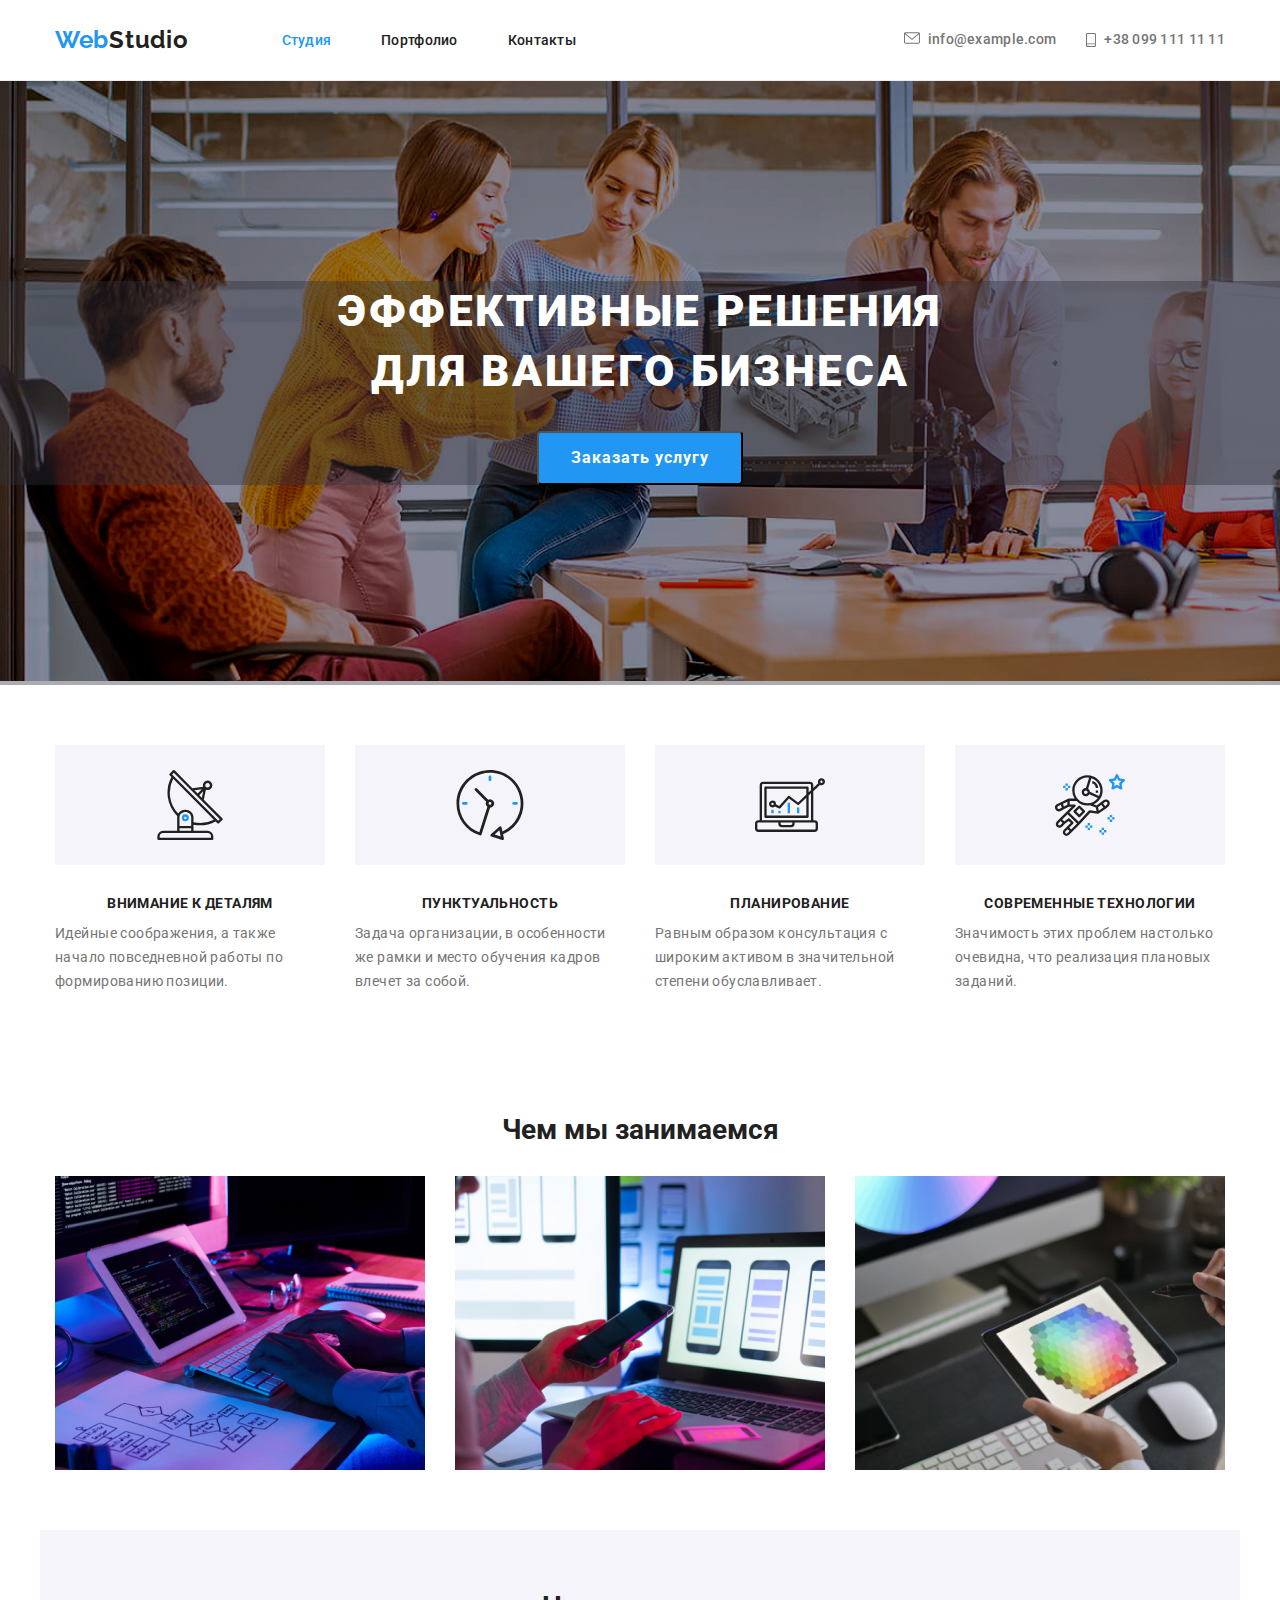
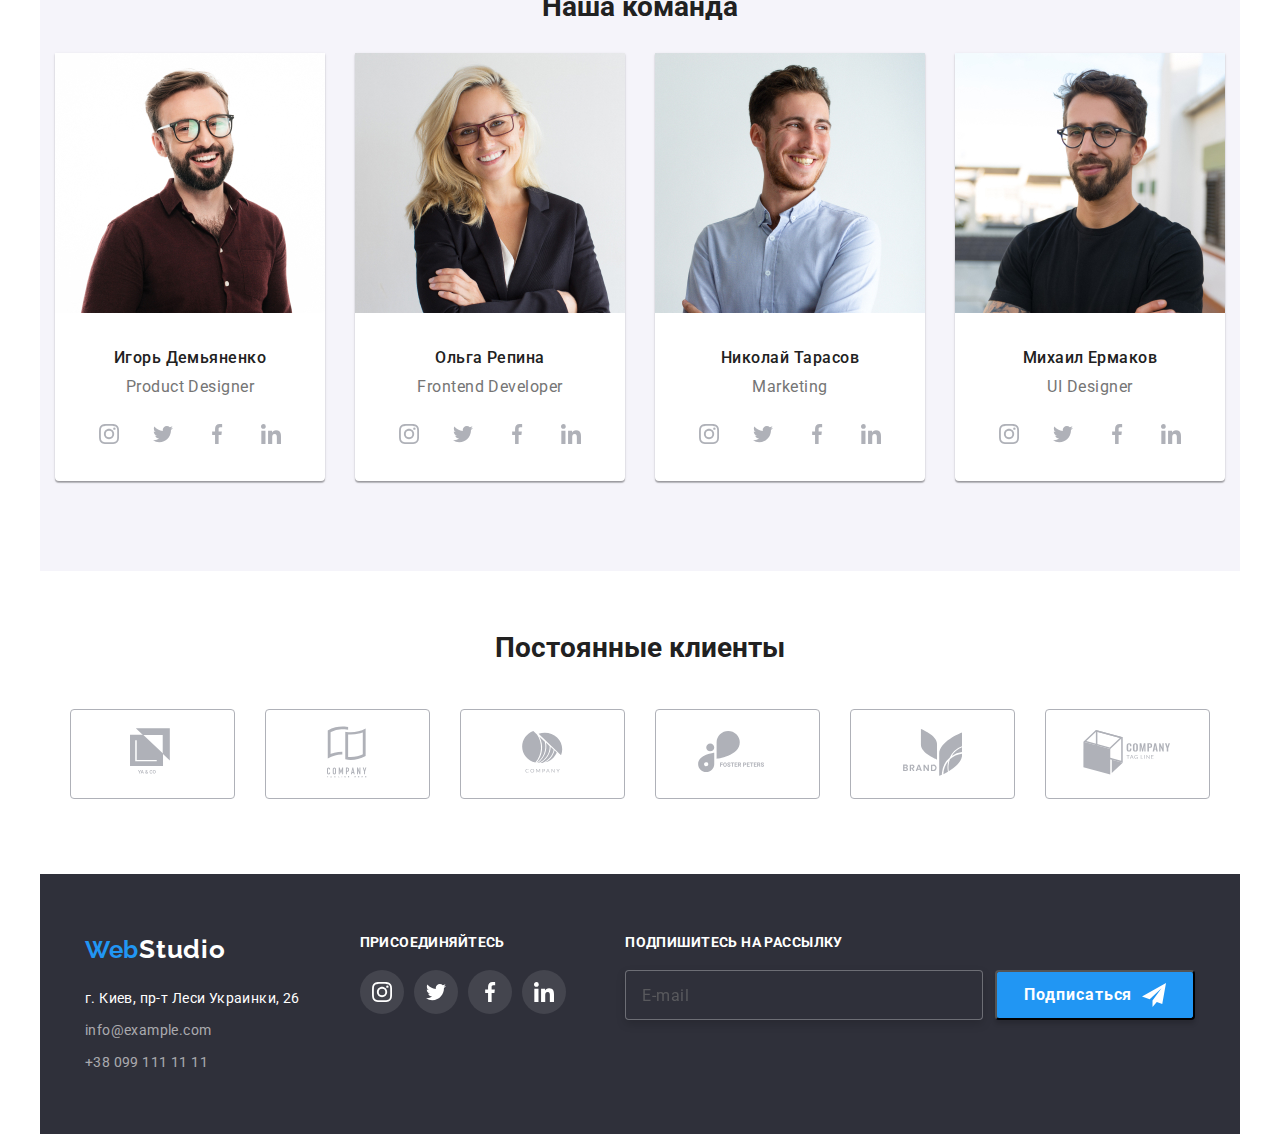
==== commit 7c73c714: "Сделал все кроме меню бекдропа" ====
--- a/index.html
+++ b/index.html
@@ -26,42 +26,38 @@
 
                 <div class="menu-container" id="menu-container" data-menu>
 
-                    <div class="navigation">
-                        <ul class="site-nav">
-                            <li class="list-element"><a href="" class="link current-color">Студия</a></li>
-                            <li class="list-element"><a href="./portfolio.html" class="link">Портфолио</a></li>
-                            <li class="list-element"><a href="" class="link">Контакты</a></li>
-                        </ul>
-                    </div>
-                    <div class="contacts">
-                        <address class="header-address">
-                            <a href="mailto:info@example.com" class="contact mail">
-                                <svg class="nav-icon" width="16" height="12">
-                                    <use href="./images/icon/symbol-defs.svg#icon-envelope"></use>
-                                </svg>
-                                info@example.com</a>
-                            <a href="tel:+380991111111" class="contact call">
-                                <svg class="nav-icon" width="10" height="16">
-                                    <use href="./images/icon/symbol-defs.svg#icon-smartphone"></use>
-                                </svg>
-                                +38 099 111 11 11</a>
-                        </address>
-
-                        <ul class="list social-networks">
-                            <li class="list-element">
-                                <a href="" class="link-social">Instagram</a>
-                            </li>
-                            <li class="list-element">
-                                <a href="" class="link-social">Twitter</a>
-                            </li>
-                            <li class="list-element">
-                                <a href="" class="link-social">Facebook</a>
-                            </li>
-                            <li class="list-element">
-                                <a href="" class="link-social">LinkedIn</a>
-                            </li>
-                        </ul>
-                    </div>
+                    <ul class="site-nav">
+                        <li class="list-element"><a href="" class="link current-color">Студия</a></li>
+                        <li class="list-element"><a href="./portfolio.html" class="link">Портфолио</a></li>
+                        <li class="list-element"><a href="" class="link">Контакты</a></li>
+                    </ul>
+                    <address class="header-address">
+                        <a href="mailto:info@example.com" class="contact mail">
+                            <svg class="nav-icon" width="16" height="12">
+                                <use href="./images/icon/symbol-defs.svg#icon-envelope"></use>
+                            </svg>
+                            info@example.com</a>
+                        <a href="tel:+380991111111" class="contact call">
+                            <svg class="nav-icon" width="10" height="16">
+                                <use href="./images/icon/symbol-defs.svg#icon-smartphone"></use>
+                            </svg>
+                            +38 099 111 11 11</a>
+                    </address>
+
+                    <ul class="list social-networks">
+                        <li class="list-element">
+                            <a href="" class="link-social">Instagram</a>
+                        </li>
+                        <li class="list-element">
+                            <a href="" class="link-social">Twitter</a>
+                        </li>
+                        <li class="list-element">
+                            <a href="" class="link-social">Facebook</a>
+                        </li>
+                        <li class="list-element">
+                            <a href="" class="link-social">LinkedIn</a>
+                        </li>
+                    </ul>
                 </div>
             </div>
         </div>
--- a/css/main.min.css
+++ b/css/main.min.css
@@ -1 +1 @@
-body{background-color:#fff;color:#212121;font-family:Roboto,sans-serif}body.modal-open{overflow:hidden}.container{padding-top:60px;padding-bottom:60px;padding-right:15px;padding-left:15px;margin:0 auto;width:480px}@media screen and (min-width: 768px){.container{width:768px}}@media screen and (min-width: 1200px){.container{width:1200px}}h1,h2,h3,li,a,ul,p{margin-top:0;margin-bottom:0;padding:0}li{list-style:none}a{text-decoration:none}.visually-hiden{position:absolute;clip:rect(0 0 0 0);width:1px;height:1px;margin:-1px}.section-title{margin-bottom:50px;font-weight:bold;font-size:36px;line-height:1.6;text-align:center;letter-spacing:.03em}.container-title{text-align:center;font-size:28px;line-height:33px;margin-bottom:30px}header{border-bottom:1px solid #ececec;position:relative}.container.header{padding-top:0;padding-bottom:0;display:-webkit-box;display:-ms-flexbox;display:flex;-webkit-box-pack:justify;-ms-flex-pack:justify;justify-content:space-between;-webkit-box-align:center;-ms-flex-align:center;align-items:center;width:480px;height:60px}@media screen and (min-width: 480px){.container.header{width:480px}}@media screen and (min-width: 768px){.container.header{width:768px;height:80px}}@media screen and (min-width: 1200px){.container.header{width:1200px;height:80px}}@media screen and (max-width: 767px){.container.header{display:-webkit-box;display:-ms-flexbox;display:flex;-webkit-box-pack:justify;-ms-flex-pack:justify;justify-content:space-between;-webkit-box-align:center;-ms-flex-align:center;align-items:center}}.logo-header{color:#212121;font-family:Raleway;font-style:normal;font-weight:bold;font-size:24px;line-height:28px;letter-spacing:.03em;text-decoration:none}@media screen and (min-width: 768px){.logo-header{margin-right:88px}}@media screen and (min-width: 1200px){.logo-header{margin-right:93px}}.logo-web{color:#2196f3;font-family:Raleway;font-style:normal;font-weight:bold;font-size:24px;line-height:28px;letter-spacing:.03em;text-decoration:none}.menu-button{display:-webkit-inline-box;display:-ms-inline-flexbox;display:inline-flex;margin-top:10px;margin-bottom:10px;border:none;background-color:transparent;cursor:pointer;z-index:2}@media screen and (min-width: 768px){.menu-button{display:none}}.menu-button .icon-cross{display:none}.menu-button.is-open .icon-cross{display:block}.menu-button.is-open .icon-menu{display:none}.menu-container{display:-webkit-box;display:-ms-flexbox;display:flex;position:relative;-webkit-box-pack:justify;-ms-flex-pack:justify;justify-content:space-between}@media screen and (max-width: 767px){.menu-container{display:none;position:absolute;top:0;left:0;width:767px;max-height:100%;background-color:#fff;z-index:1}.menu-container.is-open{display:-webkit-box;display:-ms-flexbox;display:flex;-webkit-box-orient:vertical;-webkit-box-direction:normal;-ms-flex-direction:column;flex-direction:column;-webkit-box-pack:justify;-ms-flex-pack:justify;justify-content:space-between}}@media screen and (max-width: 767px){.navigation,.header-address,.list.social-networks{padding:40px 48px 40px 48px}}.site-nav{display:-webkit-box;display:-ms-flexbox;display:flex;-webkit-box-orient:vertical;-webkit-box-direction:normal;-ms-flex-direction:column;flex-direction:column;-webkit-box-pack:start;-ms-flex-pack:start;justify-content:start}@media screen and (min-width: 768px){.site-nav{-webkit-box-orient:horizontal;-webkit-box-direction:normal;-ms-flex-direction:row;flex-direction:row}}.site-nav .list-element{margin-bottom:32px}@media screen and (min-width: 768px){.site-nav .list-element{margin-bottom:0}}.site-nav .link{position:relative;color:#212121;font-weight:500;font-size:40px;line-height:47px;letter-spacing:.02em;height:80px;-webkit-transition:color 250ms cubic-bezier(0.4, 0, 0.2, 1);transition:color 250ms cubic-bezier(0.4, 0, 0.2, 1)}@media screen and (min-width: 768px){.site-nav .link{display:-webkit-box;display:-ms-flexbox;display:flex;-webkit-box-align:center;-ms-flex-align:center;align-items:center;font-weight:500;font-size:14px;line-height:1.14;letter-spacing:.02em}}.site-nav .link:hover,.site-nav .link:focus{color:#2196f3}.site-nav .link::after{position:absolute;content:"";display:none;left:0;bottom:0;width:100%;height:4px;background-color:#2196f3;border-radius:2px;-webkit-transform:scaleX(0);transform:scaleX(0);-webkit-transition:-webkit-transform 250ms cubic-bezier(0.4, 0, 0.2, 1);transition:-webkit-transform 250ms cubic-bezier(0.4, 0, 0.2, 1);transition:transform 250ms cubic-bezier(0.4, 0, 0.2, 1);transition:transform 250ms cubic-bezier(0.4, 0, 0.2, 1), -webkit-transform 250ms cubic-bezier(0.4, 0, 0.2, 1)}@media screen and (min-width: 768px){.site-nav .link::after{display:-webkit-box;display:-ms-flexbox;display:flex}}.site-nav .link:hover::after{-webkit-transform:scaleX(1);transform:scaleX(1)}.site-nav .link:focus::after{-webkit-transform:scaleX(1);transform:scaleX(1);background-color:#2196f3}@media screen and (min-width: 768px){.site-nav .list-element:not(:last-child){margin-right:50px}}.list-element .current-color{color:#2196f3}.list-element .current-color::after{-webkit-transform:scaleX(1);transform:scaleX(1)}.header .contacts{display:-webkit-box;display:-ms-flexbox;display:flex;-webkit-box-align:center;-ms-flex-align:center;align-items:center}@media screen and (max-width: 767px){.header .contacts{-ms-flex-wrap:wrap;flex-wrap:wrap}}.header-address{display:-webkit-box;display:-ms-flexbox;display:flex;-webkit-box-orient:vertical;-webkit-box-direction:reverse;-ms-flex-direction:column-reverse;flex-direction:column-reverse;font-style:normal;font-weight:500;font-size:14px;line-height:1.14;letter-spacing:.02em}@media screen and (min-width: 768px){.header-address{-webkit-box-orient:vertical;-webkit-box-direction:normal;-ms-flex-direction:column;flex-direction:column}}.header-address .nav-icon{display:none}@media screen and (min-width: 768px){.header-address .nav-icon{display:inline-block;margin-right:8px}}.header-address .call{font-family:Roboto;font-style:normal;font-weight:500;font-size:34px;line-height:40px;color:#2196f3;margin-bottom:32px}@media screen and (min-width: 768px){.header-address .call{font-size:14px;line-height:1.14;letter-spacing:.02em;color:#757575;margin-bottom:0;margin-top:10px}}.header-address .mail{font-family:Roboto;font-style:normal;font-weight:500;font-size:24px;line-height:28px;letter-spacing:.02em;color:#757575}@media screen and (min-width: 768px){.header-address .mail{font-size:14px;line-height:1.14;letter-spacing:.02em}}.list.social-networks{display:-webkit-box;display:-ms-flexbox;display:flex;-webkit-box-pack:start;-ms-flex-pack:start;justify-content:flex-start}@media screen and (min-width: 768px){.list.social-networks{display:none}}.list-element .link-social{font-family:Roboto;font-style:normal;font-weight:500;font-size:18px;line-height:22px;letter-spacing:.02em;color:#2196f3}.social-networks .list-element:not(:last-child){padding-right:10px;border-right:1px solid rgba(33,33,33,.2)}.social-networks .list-element:not(:first-child){padding-left:10px}.hero{position:relative;background-size:cover;background-position:50% 50%;background-repeat:no-repeat;max-width:480px;text-align:center;margin:0 auto}@media screen and (min-width: 768px){.hero{max-width:768px}}@media screen and (min-width: 1200px){.hero{max-width:1600px}}.container.hero{position:absolute;top:0;margin-top:118px}@media screen and (min-width: 1200px){.container.hero{margin-top:200px}}.hero-title{color:#fff;font-weight:900;font-size:26px;line-height:42px;text-align:center;letter-spacing:.06em;text-transform:uppercase}.hero-button{color:#fff;background-color:#2196f3;font-weight:bold;font-size:16px;line-height:30px;display:-webkit-box;display:-ms-flexbox;display:flex;-webkit-box-align:center;-ms-flex-align:center;align-items:center;text-align:center;letter-spacing:.06em;text-decoration:none;display:inline-block;margin-top:30px;text-align:center;border-radius:4px;padding:10px 32px;cursor:pointer}.hero .container{padding-bottom:0;padding-top:0}.button{background-color:#f5f4fa;font-family:Roboto;font-weight:500;font-size:16px;line-height:1.62;letter-spacing:.03em;display:inline-block;text-align:center;border:none;padding:6px 22px;cursor:pointer;-webkit-transition:250ms cubic-bezier(0.4, 0, 0.2, 1);transition:250ms cubic-bezier(0.4, 0, 0.2, 1)}.button:hover,.button:focus{color:#fff;background-color:#2196f3;-webkit-box-shadow:0px 3px 1px rgba(0,0,0,.1),0px 1px 2px rgba(0,0,0,.08),0px 2px 2px rgba(0,0,0,.12);box-shadow:0px 3px 1px rgba(0,0,0,.1),0px 1px 2px rgba(0,0,0,.08),0px 2px 2px rgba(0,0,0,.12);border-radius:4px}.backdrop{position:fixed;top:0;left:0;width:100%;height:100%;background-color:rgba(0,0,0,.2);opacity:1;-webkit-transition:opacity 250ms cubic-bezier(0.4, 0, 0.2, 1);transition:opacity 250ms cubic-bezier(0.4, 0, 0.2, 1)}.backdrop.is-hidden{opacity:0;pointer-events:none}.backdrop.is-hidden .modal{-webkit-transform:translate(-50%, -50%) scale(1.1);transform:translate(-50%, -50%) scale(1.1)}.modal{position:relative;top:50%;left:50%;width:528px;height:581px;-webkit-box-shadow:0px 1px 3px rgba(0,0,0,.12),0px 1px 1px rgba(0,0,0,.14),0px 2px 1px rgba(0,0,0,.2);box-shadow:0px 1px 3px rgba(0,0,0,.12),0px 1px 1px rgba(0,0,0,.14),0px 2px 1px rgba(0,0,0,.2);border-radius:4px;background-color:#fff;-webkit-transform:translate(-50%, -50%) scale(1);transform:translate(-50%, -50%) scale(1);-webkit-transition:-webkit-transform 250ms cubic-bezier(0.4, 0, 0.2, 1);transition:-webkit-transform 250ms cubic-bezier(0.4, 0, 0.2, 1);transition:transform 250ms cubic-bezier(0.4, 0, 0.2, 1);transition:transform 250ms cubic-bezier(0.4, 0, 0.2, 1), -webkit-transform 250ms cubic-bezier(0.4, 0, 0.2, 1)}.button-closer{position:absolute;display:inline-block;top:0;right:0;margin-right:8px;margin-top:8px;width:30px;height:30px;border-radius:50%;border:1px solid rgba(0,0,0,.1);background-color:#fff;cursor:pointer;z-index:1}.button-closer:focus-within .closer-icon,.button-closer:hover .closer-icon{color:#2196f3}.closer-icon{fill:currentColor;color:#212121;-webkit-transition:color 250ms cubic-bezier(0.4, 0, 0.2, 1);transition:color 250ms cubic-bezier(0.4, 0, 0.2, 1)}.form{position:absolute;top:0;left:0;width:100%;height:100%;margin-left:auto;margin-right:auto;padding:40px}.form-heading{font-family:Roboto;font-style:normal;font-weight:bold;text-align:center;font-size:20px;line-height:23px;letter-spacing:.03em;margin-bottom:12px;color:#212121}.form-field{position:relative;display:-webkit-box;display:-ms-flexbox;display:flex;-webkit-box-orient:vertical;-webkit-box-direction:normal;-ms-flex-direction:column;flex-direction:column;-webkit-box-pack:start;-ms-flex-pack:start;justify-content:start;width:100%;margin-bottom:28px}.form-field button{font-family:#212121;font-style:normal;font-weight:bold;font-size:16px;line-height:30px;letter-spacing:.06em;color:#fff;width:200px;height:50px;margin-top:30px;margin-left:auto;margin-right:auto;background:#2196f3;-webkit-box-shadow:0px 4px 4px rgba(0,0,0,.15);box-shadow:0px 4px 4px rgba(0,0,0,.15);border-radius:4px;cursor:pointer}.form-label{position:relative;display:-webkit-box;display:-ms-flexbox;display:flex;-webkit-box-orient:vertical;-webkit-box-direction:normal;-ms-flex-direction:column;flex-direction:column;width:100%;-webkit-transition:250ms cubic-bezier(0.4, 0, 0.2, 1);transition:250ms cubic-bezier(0.4, 0, 0.2, 1)}.form-label:not(:first-child){margin-top:10px}.form-label:hover .icon-modal,.form-label:focus-within .icon-modal{color:#2196f3}.form-label:hover .form-input,.form-label:focus .form-input{border:1px solid #2196f3}.form-label textarea{font-family:Roboto;font-style:normal;font-weight:normal;line-height:14px;font-size:12px;letter-spacing:.01em;height:120px;resize:none;border:1px solid rgba(33,33,33,.2);-webkit-box-sizing:border-box;box-sizing:border-box;border-radius:4px;padding:12px 14px 12px 14px;outline:none;cursor:pointer;-webkit-transition:250ms cubic-bezier(0.4, 0, 0.2, 1);transition:250ms cubic-bezier(0.4, 0, 0.2, 1)}.form-label textarea::-webkit-input-placeholder{opacity:.5;color:#757575}.form-label textarea::-moz-placeholder{opacity:.5;color:#757575}.form-label textarea:-ms-input-placeholder{opacity:.5;color:#757575}.form-label textarea::-ms-input-placeholder{opacity:.5;color:#757575}.form-label textarea::placeholder{opacity:.5;color:#757575}.form-label:hover textarea,.form-label textarea:focus{border:1px solid #2196f3}.form-name{display:-webkit-box;display:-ms-flexbox;display:flex;font-family:Roboto;font-style:normal;line-height:14px;font-size:12px;-webkit-box-pack:start;-ms-flex-pack:start;justify-content:start;margin-bottom:4px;color:#757575}.icon-modal{position:absolute;bottom:0;left:0;margin-left:15px;margin-top:14px;margin-bottom:14px;cursor:pointer;fill:currentColor;color:#212121;-webkit-transition:color 250ms cubic-bezier(0.4, 0, 0.2, 1);transition:color 250ms cubic-bezier(0.4, 0, 0.2, 1)}.form-input{height:40px;border:1px solid rgba(33,33,33,.2);-webkit-box-sizing:border-box;box-sizing:border-box;border-radius:4px;padding-left:42px;outline:none;cursor:pointer;-webkit-transition:250ms cubic-bezier(0.4, 0, 0.2, 1);transition:250ms cubic-bezier(0.4, 0, 0.2, 1)}.form-input:hover,.form-input:focus{border:1px solid #2196f3}.form-input:hover .icon-modal,.form-input:focus-within .icon-modal{color:#2196f3}.checkbox{position:absolute;width:1px;height:1px;margin:-1px;border:0;padding:0;clip:rect(0 0 0 0);overflow:hidden}.checkbox:checked+.agreement-icon{border-color:#2196f3;background-color:#2196f3;background-size:contain;background-origin:border-box}.agreement{display:-webkit-box;display:-ms-flexbox;display:flex;-webkit-box-pack:center;-ms-flex-pack:center;justify-content:center;-webkit-box-align:center;-ms-flex-align:center;align-items:center;margin-top:25px;cursor:pointer}.agreement-icon{display:inline-block;width:16px;height:15px;margin-right:9px;border:2px solid #212121;background-color:#fff;border-radius:2px;-webkit-transition:250ms cubic-bezier(0.4, 0, 0.2, 1);transition:250ms cubic-bezier(0.4, 0, 0.2, 1)}.checkbox-text{font-family:Roboto;font-style:normal;font-weight:normal;font-size:14px;line-height:24px;letter-spacing:.03em;color:#757575}.checkbox-text .conditions{font-family:Roboto;font-style:normal;font-weight:normal;font-size:14px;line-height:24px;letter-spacing:.03em;color:#2196f3}.container.qualities{padding-bottom:30px}.list.qualities{display:block}@media screen and (min-width: 768px){.list.qualities{display:-webkit-box;display:-ms-flexbox;display:flex;-ms-flex-wrap:wrap;flex-wrap:wrap;-ms-flex-preferred-size:calc((100% - 4 * 15px) / 2);flex-basis:calc((100% - 4 * 15px) / 2)}}@media screen and (min-width: 768px){.qualities .list-element:nth-child(2n+1){margin-right:30px}}@media screen and (min-width: 1200px){.qualities .list-element{margin-right:30px}.qualities .list-element:nth-child(4n){margin-right:0px}}.qualities .list-element:not(:last-child){padding-bottom:30px}.qualities-icon{display:-webkit-box;display:-ms-flexbox;display:flex;-webkit-box-pack:center;-ms-flex-pack:center;justify-content:center;padding-top:25px;padding-bottom:25px;width:450px;height:120px;margin-bottom:30px;background-color:#f5f4fa}@media screen and (min-width: 768px){.qualities-icon{width:354px}}@media screen and (min-width: 1200px){.qualities-icon{width:270px}}.qualities-text{width:450px}@media screen and (min-width: 768px){.qualities-text{width:354px}}@media screen and (min-width: 1200px){.qualities-text{width:270px}}.qualities-title{font-weight:bold;font-size:14px;line-height:16px;letter-spacing:.03em;text-transform:uppercase;text-align:center;margin-bottom:10px}.qualities-paragraph{color:#757575;font-size:14px;line-height:24px;letter-spacing:.03em}.section.direction{display:none}@media screen and (min-width: 1200px){.section.direction{display:block}}.list.direction{display:-webkit-box;display:-ms-flexbox;display:flex}.direction-block{display:-webkit-box;display:-ms-flexbox;display:flex;position:relative;width:370px;height:294px;overflow:hidden;cursor:pointer}.direction-block::before{position:absolute;content:"";width:100%;height:70px;bottom:0;left:0;background-color:rgba(47,48,58,.8);-webkit-transform:translateY(100%);transform:translateY(100%);-webkit-transition:-webkit-transform 250ms cubic-bezier(0.4, 0, 0.2, 1);transition:-webkit-transform 250ms cubic-bezier(0.4, 0, 0.2, 1);transition:transform 250ms cubic-bezier(0.4, 0, 0.2, 1);transition:transform 250ms cubic-bezier(0.4, 0, 0.2, 1), -webkit-transform 250ms cubic-bezier(0.4, 0, 0.2, 1)}.direction-block:hover::before,.direction-block:focus::before{-webkit-transform:translateY(0%);transform:translateY(0%)}.direction-block:hover .direction-text,.direction-block:hover .direction-text{-webkit-transform:translateY(0%);transform:translateY(0%)}.direction-block:not(:last-child){margin-right:30px}.direction .list-element:not(:last-child){margin-right:30px}.direction-text{position:absolute;display:-webkit-box;display:-ms-flexbox;display:flex;font-size:14px;line-height:16px;text-align:center;-webkit-box-pack:center;-ms-flex-pack:center;justify-content:center;-webkit-box-align:center;-ms-flex-align:center;align-items:center;bottom:0;left:0;width:100%;height:70px;text-transform:uppercase;color:#fff;-webkit-transform:translateY(100%);transform:translateY(100%);-webkit-transition:-webkit-transform 250ms cubic-bezier(0.4, 0, 0.2, 1);transition:-webkit-transform 250ms cubic-bezier(0.4, 0, 0.2, 1);transition:transform 250ms cubic-bezier(0.4, 0, 0.2, 1);transition:transform 250ms cubic-bezier(0.4, 0, 0.2, 1), -webkit-transform 250ms cubic-bezier(0.4, 0, 0.2, 1)}.direction-block:hover .direction-text,.direction-block:hover .direction-text{-webkit-transform:translateY(0%);transform:translateY(0%)}.container.team{background-color:#f5f4fa}.list.team{display:-webkit-box;display:-ms-flexbox;display:flex;-ms-flex-wrap:wrap;flex-wrap:wrap}.team .list-element{background-color:#fff;-webkit-box-shadow:0px 1px 3px rgba(0,0,0,.12),0px 1px 1px rgba(0,0,0,.14),0px 2px 1px rgba(0,0,0,.2);box-shadow:0px 1px 3px rgba(0,0,0,.12),0px 1px 1px rgba(0,0,0,.14),0px 2px 1px rgba(0,0,0,.2);border-radius:0px 0px 4px 4px;width:450px;height:622px}.team .list-element:not(:last-child){margin-bottom:30px}@media screen and (min-width: 768px){.team .list-element{height:536px;width:354px}}@media screen and (min-width: 1200px){.team .list-element{width:270px;height:428px}}@media screen and (min-width: 768px){.team .list-element:nth-child(2n+1){margin-right:30px}}@media screen and (min-width: 1200px){.team .list-element{margin-right:30px}.team .list-element:nth-child(4n){margin-right:0px}}.specialist{font-weight:500;font-size:16px;line-height:1.2;text-align:center;letter-spacing:.03em;margin-top:30px}.position{color:#757575;font-size:16px;line-height:1.2;text-align:center;letter-spacing:.03em;margin-top:10px}.social-networks{display:-webkit-box;display:-ms-flexbox;display:flex;-webkit-box-pack:center;-ms-flex-pack:center;justify-content:center;margin-top:16px;margin-bottom:24px}.social-element{height:44px;width:44px;border-radius:50%;margin-bottom:24px;cursor:pointer;background-color:#fff;-webkit-transition:background-color 250ms cubic-bezier(0.4, 0, 0.2, 1);transition:background-color 250ms cubic-bezier(0.4, 0, 0.2, 1)}.social-element a{width:44px;height:44px;border-radius:50%;display:-webkit-box;display:-ms-flexbox;display:flex;-webkit-box-pack:center;-ms-flex-pack:center;justify-content:center;-webkit-box-align:center;-ms-flex-align:center;align-items:center}.social-element:not(:last-child){margin-right:10px}.social-element:hover,.social-element:focus{background-color:#2196f3}.social-element:hover .icon-social,.social-element:focus .icon-social{color:#fff}.icon-social{width:20px;height:20px;fill:currentColor;color:#afb1b8;-webkit-transition:color 250ms cubic-bezier(0.4, 0, 0.2, 1);transition:color 250ms cubic-bezier(0.4, 0, 0.2, 1)}.list-clients{display:-webkit-box;display:-ms-flexbox;display:flex;-ms-flex-wrap:wrap;flex-wrap:wrap}.clients .container-title{margin-bottom:30px}.clients .list-element{display:-webkit-box;display:-ms-flexbox;display:flex;-webkit-box-pack:center;-ms-flex-pack:center;justify-content:center;-webkit-box-align:center;-ms-flex-align:center;align-items:center;width:210px;height:90px;border:1px solid #afb1b8;border-radius:4px;margin:-15px;background-color:#fff;cursor:pointer;-webkit-transition:border 250ms cubic-bezier(0.4, 0, 0.2, 1);transition:border 250ms cubic-bezier(0.4, 0, 0.2, 1)}.clients .list-element:hover,.clients .list-element:focus{border:1px solid #2196f3}.clients .list-element:hover .icon-client,.clients .list-element:focus .icon-client{color:#2196f3}@media screen and (max-width: 767px){.clients .list-element{width:calc((100% - 4 * 15px) / 2);margin:15px}}@media screen and (min-width: 768px){.clients .list-element{width:calc((100% - 6 * 15px) / 3);margin:15px}}@media screen and (min-width: 1200px){.clients .list-element{width:calc((100% - 12 * 15px) / 6);margin:15px}}.icon-client{fill:currentColor;color:#afb1b8;-webkit-transition:color 250ms cubic-bezier(0.4, 0, 0.2, 1);transition:color 250ms cubic-bezier(0.4, 0, 0.2, 1)}.container.footer{text-align:center;background-color:#2f303a}@media screen and (min-width: 1200px){.container.footer{text-align:start}}.logo-footer{color:#fff;font-family:Raleway;font-style:normal;font-weight:bold;font-size:26px;line-height:1.2;letter-spacing:.03em;text-decoration:none}.footer-address p{font-family:Roboto;color:#fff;font-style:normal;font-weight:normal;font-size:14px;line-height:24px;letter-spacing:.03em;margin-top:20px}.contact{display:block;font-family:Roboto;font-style:normal;font-weight:normal;font-size:14px;line-height:24px;letter-spacing:.03em;color:rgba(255,255,255,.6)}.footer-address .contact{padding-top:8px}.footer-nav{margin-bottom:60px}@media screen and (min-width: 1200px){.footer-nav{margin-bottom:0}}.footer-text{font-weight:bold;font-size:14px;line-height:16px;letter-spacing:.03em;text-transform:uppercase;color:#fff;margin-bottom:20px}.container-subscribe{display:-webkit-box;display:-ms-flexbox;display:flex;-webkit-box-orient:vertical;-webkit-box-direction:normal;-ms-flex-direction:column;flex-direction:column;-webkit-box-align:center;-ms-flex-align:center;align-items:center}@media screen and (min-width: 1200px){.container-subscribe{-webkit-box-pack:start;-ms-flex-pack:start;justify-content:flex-start;-webkit-box-align:start;-ms-flex-align:start;align-items:flex-start}}.subscribe-block{display:-webkit-box;display:-ms-flexbox;display:flex;-webkit-box-orient:vertical;-webkit-box-direction:normal;-ms-flex-direction:column;flex-direction:column;-webkit-box-align:center;-ms-flex-align:center;align-items:center;-webkit-box-pack:center;-ms-flex-pack:center;justify-content:center}@media screen and (min-width: 1200px){.subscribe-block{-webkit-box-orient:horizontal;-webkit-box-direction:normal;-ms-flex-direction:row;flex-direction:row}}.text-subscribe{font-family:Roboto;font-style:normal;font-weight:bold;font-size:14px;line-height:16px;letter-spacing:.03em;text-transform:uppercase;color:#fff}.container-beactive .social-element{background-color:rgba(255,255,255,.1)}.container-beactive .social-element:hover,.container-beactive .social-element:focus{background-color:#2196f3}.container-beactive .icon-social{color:#fff;-webkit-transition:color 250ms cubic-bezier(0.4, 0, 0.2, 1);transition:color 250ms cubic-bezier(0.4, 0, 0.2, 1)}.container-beactive .icon-social:hover,.container-beactive .icon-social:focus{color:#fff}.footer-input::-webkit-input-placeholder{display:-webkit-box;display:flex;-webkit-box-align:center;align-items:center;font-family:Roboto;font-style:normal;font-weight:normal;font-size:16px;line-height:20px;letter-spacing:.03em;background-color:#2f303a;opacity:.6}.footer-input::-moz-placeholder{display:flex;align-items:center;font-family:Roboto;font-style:normal;font-weight:normal;font-size:16px;line-height:20px;letter-spacing:.03em;background-color:#2f303a;opacity:.6}.footer-input:-ms-input-placeholder{display:-ms-flexbox;display:flex;-ms-flex-align:center;align-items:center;font-family:Roboto;font-style:normal;font-weight:normal;font-size:16px;line-height:20px;letter-spacing:.03em;background-color:#2f303a;opacity:.6}.footer-input::-ms-input-placeholder{display:-ms-flexbox;display:flex;-ms-flex-align:center;align-items:center;font-family:Roboto;font-style:normal;font-weight:normal;font-size:16px;line-height:20px;letter-spacing:.03em;background-color:#2f303a;opacity:.6}.footer-input::placeholder{display:-webkit-box;display:-ms-flexbox;display:flex;-webkit-box-align:center;-ms-flex-align:center;align-items:center;font-family:Roboto;font-style:normal;font-weight:normal;font-size:16px;line-height:20px;letter-spacing:.03em;background-color:#2f303a;opacity:.6}.footer-input{height:50px;width:450px;margin-top:20px;padding-left:16px;color:#fff;background-color:#2f303a;outline:none;border:1px solid rgba(255,255,255,.3);-webkit-box-sizing:border-box;box-sizing:border-box;-webkit-filter:drop-shadow(0px 4px 4px rgba(0, 0, 0, 0.15));filter:drop-shadow(0px 4px 4px rgba(0, 0, 0, 0.15));border-radius:4px;-webkit-transition:250ms cubic-bezier(0.4, 0, 0.2, 1);transition:250ms cubic-bezier(0.4, 0, 0.2, 1)}.footer-input:hover,.footer-input:focus{border:1px solid #2196f3}@media screen and (min-width: 1200px){.footer-input{width:358px;margin-right:12px}}.footer-button{display:-webkit-box;display:-ms-flexbox;display:flex;-webkit-box-align:center;-ms-flex-align:center;align-items:center;-webkit-box-pack:center;-ms-flex-pack:center;justify-content:center;height:50px;width:200px;margin-top:20px;background-color:#2196f3;-webkit-box-shadow:0px 4px 4px rgba(0,0,0,.15);box-shadow:0px 4px 4px rgba(0,0,0,.15);border-radius:4px;cursor:pointer;font-family:Roboto;font-style:normal;font-weight:bold;font-size:16px;line-height:30px;letter-spacing:.06em;color:#fff}.footer-button .icon-send{margin-left:10px}.footer-links{display:block}@media screen and (min-width: 768px){.footer-links{display:-webkit-box;display:-ms-flexbox;display:flex;-ms-flex-wrap:wrap;flex-wrap:wrap;-ms-flex-pack:distribute;justify-content:space-around}}.list.buttons{display:-webkit-box;display:-ms-flexbox;display:flex;-ms-flex-wrap:wrap;flex-wrap:wrap}@media screen and (min-width: 768px){.list.buttons{-webkit-box-pack:center;-ms-flex-pack:center;justify-content:center}}.project-element{display:-webkit-box;display:-ms-flexbox;display:flex;-ms-flex-wrap:wrap;flex-wrap:wrap;width:450px;-webkit-box-shadow:0px 1px 1px rgba(0,0,0,.12),0px 4px 4px rgba(0,0,0,.06),1px 4px 6px rgba(0,0,0,.16);box-shadow:0px 1px 1px rgba(0,0,0,.12),0px 4px 4px rgba(0,0,0,.06),1px 4px 6px rgba(0,0,0,.16);margin-bottom:30px}@media screen and (min-width: 768px){.project-element{width:354px}}@media screen and (min-width: 1200px){.project-element{width:370px}}@media screen and (min-width: 768px){.projects .project-element:nth-child(2n+1){margin-right:30px}}@media screen and (min-width: 1200px){.projects .project-element{margin-right:30px}.projects .project-element:nth-child(3n){margin-right:0px}}.button-element{padding-right:8px;padding-bottom:15px}.list.projects{display:-webkit-box;display:-ms-flexbox;display:flex;-ms-flex-wrap:wrap;flex-wrap:wrap;margin-top:40px}.description-block{margin-top:20px;margin-bottom:20px;margin-left:24px}.project{position:relative;border:1px solid #eee;text-decoration:none}.project:hover,.project:focus{-webkit-box-shadow:0px 1px 1px rgba(0,0,0,.12),0px 4px 4px rgba(0,0,0,.06),1px 4px 6px rgba(0,0,0,.16);box-shadow:0px 1px 1px rgba(0,0,0,.12),0px 4px 4px rgba(0,0,0,.06),1px 4px 6px rgba(0,0,0,.16)}.project:hover .project-block::before,.project:focus .project-block::before,.project:hover .project-description,.project:focus .project-description{-webkit-transform:translateY(0%);transform:translateY(0%)}.project-text{color:#757575;font-size:16px;line-height:1.87;letter-spacing:.03em;margin-top:4px}.project-block{position:relative;overflow:hidden}.project-block::before{position:absolute;content:"";width:100%;height:100%;background-color:#2196f3;bottom:0;left:0;-webkit-transform:translateY(100%);transform:translateY(100%);-webkit-transition:250ms cubic-bezier(0.4, 0, 0.2, 1);transition:250ms cubic-bezier(0.4, 0, 0.2, 1)}.project-description{position:absolute;font-size:18px;line-height:28px;letter-spacing:1,5;color:#fff;top:0;left:0;width:100%;height:100%;padding:77px 24px 77px 24px;-webkit-transform:translateY(100%);transform:translateY(100%);-webkit-transition:250ms cubic-bezier(0.4, 0, 0.2, 1);transition:250ms cubic-bezier(0.4, 0, 0.2, 1)}.project-title{color:#212121;font-size:18px;line-height:2;letter-spacing:.06em}/*# sourceMappingURL=main.min.css.map */+body{background-color:#fff;color:#212121;font-family:Roboto,sans-serif}body.modal-open{overflow:hidden}.container{padding-top:60px;padding-bottom:60px;padding-right:15px;padding-left:15px;margin:0 auto;width:480px}@media screen and (min-width: 768px){.container{width:768px}}@media screen and (min-width: 1200px){.container{width:1200px}}h1,h2,h3,li,a,ul,p{margin-top:0;margin-bottom:0;padding:0}li{list-style:none}a{text-decoration:none}.visually-hiden{position:absolute;clip:rect(0 0 0 0);width:1px;height:1px;margin:-1px}.section-title{margin-bottom:50px;font-weight:bold;font-size:36px;line-height:1.6;text-align:center;letter-spacing:.03em}.container-title{text-align:center;font-size:28px;line-height:33px;margin-bottom:30px}header{border-bottom:1px solid #ececec;position:relative}.container.header{padding-top:0;padding-bottom:0;display:-webkit-box;display:-ms-flexbox;display:flex;-webkit-box-align:center;-ms-flex-align:center;align-items:center;-webkit-box-pack:justify;-ms-flex-pack:justify;justify-content:space-between;width:480px;height:60px}@media screen and (min-width: 480px){.container.header{width:480px}}@media screen and (min-width: 768px){.container.header{width:768px;height:80px}}@media screen and (min-width: 1200px){.container.header{width:1200px;height:80px}}.logo-header{color:#212121;font-family:Raleway;font-style:normal;font-weight:bold;font-size:24px;line-height:28px;letter-spacing:.03em;text-decoration:none}@media screen and (min-width: 768px){.logo-header{margin-right:88px}}@media screen and (min-width: 1200px){.logo-header{margin-right:93px}}.logo-web{color:#2196f3;font-family:Raleway;font-style:normal;font-weight:bold;font-size:24px;line-height:28px;letter-spacing:.03em;text-decoration:none}@media screen and (max-width: 767px){.site-nav,.header-address,.list.social-networks{padding:40px 48px 40px 48px}}.site-nav{display:-webkit-box;display:-ms-flexbox;display:flex;-webkit-box-orient:vertical;-webkit-box-direction:normal;-ms-flex-direction:column;flex-direction:column}@media screen and (min-width: 768px){.site-nav{-webkit-box-orient:horizontal;-webkit-box-direction:normal;-ms-flex-direction:row;flex-direction:row;-webkit-box-align:center;-ms-flex-align:center;align-items:center}}.site-nav .list-element{margin-bottom:32px}@media screen and (min-width: 768px){.site-nav .list-element{margin-bottom:0}}.site-nav .link{position:relative;color:#212121;font-weight:500;font-size:40px;line-height:47px;letter-spacing:.02em;height:80px;-webkit-transition:color 250ms cubic-bezier(0.4, 0, 0.2, 1);transition:color 250ms cubic-bezier(0.4, 0, 0.2, 1)}@media screen and (min-width: 768px){.site-nav .link{font-weight:500;font-size:14px;line-height:1.14;letter-spacing:.02em}}.site-nav .link:hover,.site-nav .link:focus{color:#2196f3}.site-nav .link::after{position:absolute;content:"";display:none;left:0;bottom:0;width:100%;height:4px;background-color:#2196f3;border-radius:2px;-webkit-transform:scaleX(0);transform:scaleX(0);-webkit-transition:-webkit-transform 250ms cubic-bezier(0.4, 0, 0.2, 1);transition:-webkit-transform 250ms cubic-bezier(0.4, 0, 0.2, 1);transition:transform 250ms cubic-bezier(0.4, 0, 0.2, 1);transition:transform 250ms cubic-bezier(0.4, 0, 0.2, 1), -webkit-transform 250ms cubic-bezier(0.4, 0, 0.2, 1)}.site-nav .link:hover::after{-webkit-transform:scaleX(1);transform:scaleX(1)}.site-nav .link:focus::after{-webkit-transform:scaleX(1);transform:scaleX(1);background-color:#2196f3}@media screen and (min-width: 768px){.site-nav .list-element:not(:last-child){margin-right:50px}}.list-element .current-color{color:#2196f3}.list-element .current-color::after{-webkit-transform:scaleX(1);transform:scaleX(1)}.header-address{display:-webkit-box;display:-ms-flexbox;display:flex;-webkit-box-orient:vertical;-webkit-box-direction:reverse;-ms-flex-direction:column-reverse;flex-direction:column-reverse;font-style:normal;font-weight:500;font-size:14px;line-height:1.14;letter-spacing:.02em}@media screen and (min-width: 768px){.header-address{display:-webkit-box;display:-ms-flexbox;display:flex;-webkit-box-orient:vertical;-webkit-box-direction:normal;-ms-flex-direction:column;flex-direction:column;-webkit-box-pack:center;-ms-flex-pack:center;justify-content:center}}@media screen and (min-width: 1200px){.header-address{-webkit-box-orient:horizontal;-webkit-box-direction:normal;-ms-flex-direction:row;flex-direction:row;-webkit-box-align:center;-ms-flex-align:center;align-items:center}}.header-address .contact:hover .nav-icon,.header-address .contact:focus .nav-icon,.header-address .contact:hover,.header-address .contact:focus{color:#2196f3}.header-address .nav-icon{display:none;fill:currentColor;color:#757575;-webkit-transition:color 250ms cubic-bezier(0.4, 0, 0.2, 1);transition:color 250ms cubic-bezier(0.4, 0, 0.2, 1)}@media screen and (min-width: 768px){.header-address .nav-icon{display:inline-block;margin-right:8px}}.header-address .contact{-webkit-transition:color 250ms cubic-bezier(0.4, 0, 0.2, 1);transition:color 250ms cubic-bezier(0.4, 0, 0.2, 1)}.header-address .call{display:-webkit-box;display:-ms-flexbox;display:flex;font-family:Roboto;font-style:normal;font-weight:500;font-size:34px;line-height:40px;color:#2196f3;margin-bottom:32px}@media screen and (min-width: 768px){.header-address .call{font-size:14px;line-height:1.14;letter-spacing:.02em;color:#757575;margin-bottom:0;margin-top:10px}}@media screen and (min-width: 1200px){.header-address .call{margin-top:0px}}.header-address .mail{display:-webkit-box;display:-ms-flexbox;display:flex;font-family:Roboto;font-style:normal;font-weight:500;font-size:24px;line-height:28px;letter-spacing:.02em;color:#757575}@media screen and (min-width: 768px){.header-address .mail{font-size:14px;line-height:1.14;letter-spacing:.02em}}@media screen and (min-width: 1200px){.header-address .mail{margin-right:30px}}.list.social-networks{display:-webkit-box;display:-ms-flexbox;display:flex;-webkit-box-pack:start;-ms-flex-pack:start;justify-content:flex-start}@media screen and (min-width: 768px){.list.social-networks{display:none}}.list-element .link-social{font-family:Roboto;font-style:normal;font-weight:500;font-size:18px;line-height:22px;letter-spacing:.02em;color:#2196f3}.social-networks .list-element:not(:last-child){padding-right:10px;border-right:1px solid rgba(33,33,33,.2)}.social-networks .list-element:not(:first-child){padding-left:10px}.menu-button{display:-webkit-inline-box;display:-ms-inline-flexbox;display:inline-flex;margin-top:10px;margin-bottom:10px;border:none;background-color:transparent;cursor:pointer;z-index:2}@media screen and (min-width: 768px){.menu-button{display:none}}.menu-button .icon-cross{display:none}.menu-button.is-open .icon-cross{display:block}.menu-button.is-open .icon-menu{display:none}.menu-container{display:-webkit-box;display:-ms-flexbox;display:flex;position:relative;-webkit-box-pack:justify;-ms-flex-pack:justify;justify-content:space-between;width:100%;height:100%}@media screen and (max-width: 767px){.menu-container{display:none;position:absolute;top:0;left:0;width:100%;height:100%;background-color:#fff;z-index:1}.menu-container.is-open{display:-webkit-box;display:-ms-flexbox;display:flex;-webkit-box-orient:vertical;-webkit-box-direction:normal;-ms-flex-direction:column;flex-direction:column;-webkit-box-pack:justify;-ms-flex-pack:justify;justify-content:space-between}}.hero{position:relative;background-image:-webkit-gradient(linear, left top, right top, from(rgba(47, 48, 58, 0.4)), to(rgba(47, 48, 58, 0.4)));background-image:linear-gradient(to right, rgba(47, 48, 58, 0.4), rgba(47, 48, 58, 0.4));background-size:cover;background-position:50% 50%;background-repeat:no-repeat;max-width:480px;text-align:center;margin:0 auto}@media screen and (min-width: 768px){.hero{max-width:768px}}@media screen and (min-width: 1200px){.hero{text-align:center;max-width:1600px}}.container.hero{position:absolute;top:0;width:100%;margin-top:118px}@media screen and (min-width: 1200px){.container.hero{margin-top:200px}}.hero-title{color:#fff;font-family:Roboto;font-weight:900;font-size:26px;line-height:42px;text-align:center;letter-spacing:.06em;text-transform:uppercase}@media screen and (min-width: 1200px){.hero-title{font-size:44px;line-height:60px}}.hero-button{color:#fff;background-color:#2196f3;font-weight:bold;font-size:16px;line-height:30px;display:-webkit-box;display:-ms-flexbox;display:flex;-webkit-box-align:center;-ms-flex-align:center;align-items:center;text-align:center;letter-spacing:.06em;text-decoration:none;display:inline-block;margin-top:30px;text-align:center;border-radius:4px;padding:10px 32px;cursor:pointer}.hero .container{padding-bottom:0;padding-top:0}.button{background-color:#f5f4fa;font-family:Roboto;font-weight:500;font-size:16px;line-height:1.62;letter-spacing:.03em;display:inline-block;text-align:center;border:none;padding:6px 22px;cursor:pointer;-webkit-transition:250ms cubic-bezier(0.4, 0, 0.2, 1);transition:250ms cubic-bezier(0.4, 0, 0.2, 1)}.button:hover,.button:focus{color:#fff;background-color:#2196f3;-webkit-box-shadow:0px 3px 1px rgba(0,0,0,.1),0px 1px 2px rgba(0,0,0,.08),0px 2px 2px rgba(0,0,0,.12);box-shadow:0px 3px 1px rgba(0,0,0,.1),0px 1px 2px rgba(0,0,0,.08),0px 2px 2px rgba(0,0,0,.12);border-radius:4px}.backdrop{position:fixed;top:0;left:0;width:100%;height:100%;background-color:rgba(0,0,0,.2);opacity:1;-webkit-transition:opacity 250ms cubic-bezier(0.4, 0, 0.2, 1);transition:opacity 250ms cubic-bezier(0.4, 0, 0.2, 1)}.backdrop.is-hidden{opacity:0;pointer-events:none}.backdrop.is-hidden .modal{-webkit-transform:translate(-50%, -50%) scale(1.1);transform:translate(-50%, -50%) scale(1.1)}.modal{position:relative;top:50%;left:50%;width:528px;height:581px;-webkit-box-shadow:0px 1px 3px rgba(0,0,0,.12),0px 1px 1px rgba(0,0,0,.14),0px 2px 1px rgba(0,0,0,.2);box-shadow:0px 1px 3px rgba(0,0,0,.12),0px 1px 1px rgba(0,0,0,.14),0px 2px 1px rgba(0,0,0,.2);border-radius:4px;background-color:#fff;-webkit-transform:translate(-50%, -50%) scale(1);transform:translate(-50%, -50%) scale(1);-webkit-transition:-webkit-transform 250ms cubic-bezier(0.4, 0, 0.2, 1);transition:-webkit-transform 250ms cubic-bezier(0.4, 0, 0.2, 1);transition:transform 250ms cubic-bezier(0.4, 0, 0.2, 1);transition:transform 250ms cubic-bezier(0.4, 0, 0.2, 1), -webkit-transform 250ms cubic-bezier(0.4, 0, 0.2, 1)}.button-closer{position:absolute;display:inline-block;top:0;right:0;margin-right:8px;margin-top:8px;width:30px;height:30px;border-radius:50%;border:1px solid rgba(0,0,0,.1);background-color:#fff;cursor:pointer;z-index:1}.button-closer:focus-within .closer-icon,.button-closer:hover .closer-icon{color:#2196f3}.closer-icon{fill:currentColor;color:#212121;-webkit-transition:color 250ms cubic-bezier(0.4, 0, 0.2, 1);transition:color 250ms cubic-bezier(0.4, 0, 0.2, 1)}.form{position:absolute;top:0;left:0;width:100%;height:100%;margin-left:auto;margin-right:auto;padding:40px}.form-heading{font-family:Roboto;font-style:normal;font-weight:bold;text-align:center;font-size:20px;line-height:23px;letter-spacing:.03em;margin-bottom:12px;color:#212121}.form-field{position:relative;display:-webkit-box;display:-ms-flexbox;display:flex;-webkit-box-orient:vertical;-webkit-box-direction:normal;-ms-flex-direction:column;flex-direction:column;-webkit-box-pack:start;-ms-flex-pack:start;justify-content:start;width:100%;margin-bottom:28px}.form-field button{font-family:#212121;font-style:normal;font-weight:bold;font-size:16px;line-height:30px;letter-spacing:.06em;color:#fff;width:200px;height:50px;margin-top:30px;margin-left:auto;margin-right:auto;background:#2196f3;-webkit-box-shadow:0px 4px 4px rgba(0,0,0,.15);box-shadow:0px 4px 4px rgba(0,0,0,.15);border-radius:4px;cursor:pointer}.form-label{position:relative;display:-webkit-box;display:-ms-flexbox;display:flex;-webkit-box-orient:vertical;-webkit-box-direction:normal;-ms-flex-direction:column;flex-direction:column;width:100%;-webkit-transition:250ms cubic-bezier(0.4, 0, 0.2, 1);transition:250ms cubic-bezier(0.4, 0, 0.2, 1)}.form-label:not(:first-child){margin-top:10px}.form-label:hover .icon-modal,.form-label:focus-within .icon-modal{color:#2196f3}.form-label:hover .form-input,.form-label:focus .form-input{border:1px solid #2196f3}.form-label textarea{font-family:Roboto;font-style:normal;font-weight:normal;line-height:14px;font-size:12px;letter-spacing:.01em;height:120px;resize:none;border:1px solid rgba(33,33,33,.2);-webkit-box-sizing:border-box;box-sizing:border-box;border-radius:4px;padding:12px 14px 12px 14px;outline:none;cursor:pointer;-webkit-transition:250ms cubic-bezier(0.4, 0, 0.2, 1);transition:250ms cubic-bezier(0.4, 0, 0.2, 1)}.form-label textarea::-webkit-input-placeholder{opacity:.5;color:#757575}.form-label textarea::-moz-placeholder{opacity:.5;color:#757575}.form-label textarea:-ms-input-placeholder{opacity:.5;color:#757575}.form-label textarea::-ms-input-placeholder{opacity:.5;color:#757575}.form-label textarea::placeholder{opacity:.5;color:#757575}.form-label:hover textarea,.form-label textarea:focus{border:1px solid #2196f3}.form-name{display:-webkit-box;display:-ms-flexbox;display:flex;font-family:Roboto;font-style:normal;line-height:14px;font-size:12px;-webkit-box-pack:start;-ms-flex-pack:start;justify-content:start;margin-bottom:4px;color:#757575}.icon-modal{position:absolute;bottom:0;left:0;margin-left:15px;margin-top:14px;margin-bottom:14px;cursor:pointer;fill:currentColor;color:#212121;-webkit-transition:color 250ms cubic-bezier(0.4, 0, 0.2, 1);transition:color 250ms cubic-bezier(0.4, 0, 0.2, 1)}.form-input{height:40px;border:1px solid rgba(33,33,33,.2);-webkit-box-sizing:border-box;box-sizing:border-box;border-radius:4px;padding-left:42px;outline:none;cursor:pointer;-webkit-transition:250ms cubic-bezier(0.4, 0, 0.2, 1);transition:250ms cubic-bezier(0.4, 0, 0.2, 1)}.form-input:hover,.form-input:focus{border:1px solid #2196f3}.form-input:hover .icon-modal,.form-input:focus-within .icon-modal{color:#2196f3}.checkbox{position:absolute;width:1px;height:1px;margin:-1px;border:0;padding:0;clip:rect(0 0 0 0);overflow:hidden}.checkbox:checked+.agreement-icon{border-color:#2196f3;background-color:#2196f3;background-size:contain;background-origin:border-box}.agreement{display:-webkit-box;display:-ms-flexbox;display:flex;-webkit-box-pack:center;-ms-flex-pack:center;justify-content:center;-webkit-box-align:center;-ms-flex-align:center;align-items:center;margin-top:25px;cursor:pointer}.agreement-icon{display:inline-block;width:16px;height:15px;margin-right:9px;border:2px solid #212121;background-color:#fff;border-radius:2px;-webkit-transition:250ms cubic-bezier(0.4, 0, 0.2, 1);transition:250ms cubic-bezier(0.4, 0, 0.2, 1)}.checkbox-text{font-family:Roboto;font-style:normal;font-weight:normal;font-size:14px;line-height:24px;letter-spacing:.03em;color:#757575}.checkbox-text .conditions{font-family:Roboto;font-style:normal;font-weight:normal;font-size:14px;line-height:24px;letter-spacing:.03em;color:#2196f3}.container.qualities{padding-bottom:30px}.list.qualities{display:block}@media screen and (min-width: 768px){.list.qualities{display:-webkit-box;display:-ms-flexbox;display:flex;-ms-flex-wrap:wrap;flex-wrap:wrap;-ms-flex-preferred-size:calc((100% - 4 * 15px) / 2);flex-basis:calc((100% - 4 * 15px) / 2)}}@media screen and (min-width: 768px){.qualities .list-element:nth-child(2n+1){margin-right:30px}}@media screen and (min-width: 1200px){.qualities .list-element{margin-right:30px}.qualities .list-element:nth-child(4n){margin-right:0px}}.qualities .list-element:not(:last-child){padding-bottom:30px}.qualities-icon{display:-webkit-box;display:-ms-flexbox;display:flex;-webkit-box-pack:center;-ms-flex-pack:center;justify-content:center;padding-top:25px;padding-bottom:25px;width:450px;height:120px;margin-bottom:30px;background-color:#f5f4fa}@media screen and (min-width: 768px){.qualities-icon{width:354px}}@media screen and (min-width: 1200px){.qualities-icon{width:270px}}.qualities-text{width:450px}@media screen and (min-width: 768px){.qualities-text{width:354px}}@media screen and (min-width: 1200px){.qualities-text{width:270px}}.qualities-title{font-weight:bold;font-size:14px;line-height:16px;letter-spacing:.03em;text-transform:uppercase;text-align:center;margin-bottom:10px}.qualities-paragraph{color:#757575;font-size:14px;line-height:24px;letter-spacing:.03em}.section.direction{display:none}@media screen and (min-width: 1200px){.section.direction{display:block}}.list.direction{display:-webkit-box;display:-ms-flexbox;display:flex}.direction-block{display:-webkit-box;display:-ms-flexbox;display:flex;position:relative;width:370px;height:294px;overflow:hidden;cursor:pointer}.direction-block::before{position:absolute;content:"";width:100%;height:70px;bottom:0;left:0;background-color:rgba(47,48,58,.8);-webkit-transform:translateY(100%);transform:translateY(100%);-webkit-transition:-webkit-transform 250ms cubic-bezier(0.4, 0, 0.2, 1);transition:-webkit-transform 250ms cubic-bezier(0.4, 0, 0.2, 1);transition:transform 250ms cubic-bezier(0.4, 0, 0.2, 1);transition:transform 250ms cubic-bezier(0.4, 0, 0.2, 1), -webkit-transform 250ms cubic-bezier(0.4, 0, 0.2, 1)}.direction-block:hover::before,.direction-block:focus::before{-webkit-transform:translateY(0%);transform:translateY(0%)}.direction-block:hover .direction-text,.direction-block:hover .direction-text{-webkit-transform:translateY(0%);transform:translateY(0%)}.direction-block:not(:last-child){margin-right:30px}.direction .list-element:not(:last-child){margin-right:30px}.direction-text{position:absolute;display:-webkit-box;display:-ms-flexbox;display:flex;font-size:14px;line-height:16px;text-align:center;-webkit-box-pack:center;-ms-flex-pack:center;justify-content:center;-webkit-box-align:center;-ms-flex-align:center;align-items:center;bottom:0;left:0;width:100%;height:70px;text-transform:uppercase;color:#fff;-webkit-transform:translateY(100%);transform:translateY(100%);-webkit-transition:-webkit-transform 250ms cubic-bezier(0.4, 0, 0.2, 1);transition:-webkit-transform 250ms cubic-bezier(0.4, 0, 0.2, 1);transition:transform 250ms cubic-bezier(0.4, 0, 0.2, 1);transition:transform 250ms cubic-bezier(0.4, 0, 0.2, 1), -webkit-transform 250ms cubic-bezier(0.4, 0, 0.2, 1)}.direction-block:hover .direction-text,.direction-block:hover .direction-text{-webkit-transform:translateY(0%);transform:translateY(0%)}.container.team{background-color:#f5f4fa}.list.team{display:-webkit-box;display:-ms-flexbox;display:flex;-ms-flex-wrap:wrap;flex-wrap:wrap}.team .list-element{background-color:#fff;-webkit-box-shadow:0px 1px 3px rgba(0,0,0,.12),0px 1px 1px rgba(0,0,0,.14),0px 2px 1px rgba(0,0,0,.2);box-shadow:0px 1px 3px rgba(0,0,0,.12),0px 1px 1px rgba(0,0,0,.14),0px 2px 1px rgba(0,0,0,.2);border-radius:0px 0px 4px 4px;width:450px;height:622px}.team .list-element:not(:last-child){margin-bottom:30px}@media screen and (min-width: 768px){.team .list-element{height:536px;width:354px}}@media screen and (min-width: 1200px){.team .list-element{width:270px;height:428px}}@media screen and (min-width: 768px){.team .list-element:nth-child(2n+1){margin-right:30px}}@media screen and (min-width: 1200px){.team .list-element{margin-right:30px}.team .list-element:nth-child(4n){margin-right:0px}}.specialist{font-weight:500;font-size:16px;line-height:1.2;text-align:center;letter-spacing:.03em;margin-top:30px}.position{color:#757575;font-size:16px;line-height:1.2;text-align:center;letter-spacing:.03em;margin-top:10px}.social-networks{display:-webkit-box;display:-ms-flexbox;display:flex;-webkit-box-pack:center;-ms-flex-pack:center;justify-content:center;margin-top:16px;margin-bottom:24px}.social-element{height:44px;width:44px;border-radius:50%;margin-bottom:24px;cursor:pointer;background-color:#fff;-webkit-transition:background-color 250ms cubic-bezier(0.4, 0, 0.2, 1);transition:background-color 250ms cubic-bezier(0.4, 0, 0.2, 1)}.social-element a{width:44px;height:44px;border-radius:50%;display:-webkit-box;display:-ms-flexbox;display:flex;-webkit-box-pack:center;-ms-flex-pack:center;justify-content:center;-webkit-box-align:center;-ms-flex-align:center;align-items:center}.social-element:not(:last-child){margin-right:10px}.social-element:hover,.social-element:focus{background-color:#2196f3}.social-element:hover .icon-social,.social-element:focus .icon-social{color:#fff}.icon-social{width:20px;height:20px;fill:currentColor;color:#afb1b8;-webkit-transition:color 250ms cubic-bezier(0.4, 0, 0.2, 1);transition:color 250ms cubic-bezier(0.4, 0, 0.2, 1)}.list-clients{display:-webkit-box;display:-ms-flexbox;display:flex;-ms-flex-wrap:wrap;flex-wrap:wrap}.clients .container-title{margin-bottom:30px}.clients .list-element{display:-webkit-box;display:-ms-flexbox;display:flex;-webkit-box-pack:center;-ms-flex-pack:center;justify-content:center;-webkit-box-align:center;-ms-flex-align:center;align-items:center;width:210px;height:90px;border:1px solid #afb1b8;border-radius:4px;margin:-15px;background-color:#fff;cursor:pointer;-webkit-transition:border 250ms cubic-bezier(0.4, 0, 0.2, 1);transition:border 250ms cubic-bezier(0.4, 0, 0.2, 1)}.clients .list-element:hover,.clients .list-element:focus{border:1px solid #2196f3}.clients .list-element:hover .icon-client,.clients .list-element:focus .icon-client{color:#2196f3}@media screen and (max-width: 767px){.clients .list-element{width:calc((100% - 4 * 15px) / 2);margin:15px}}@media screen and (min-width: 768px){.clients .list-element{width:calc((100% - 6 * 15px) / 3);margin:15px}}@media screen and (min-width: 1200px){.clients .list-element{width:calc((100% - 12 * 15px) / 6);margin:15px}}.icon-client{fill:currentColor;color:#afb1b8;-webkit-transition:color 250ms cubic-bezier(0.4, 0, 0.2, 1);transition:color 250ms cubic-bezier(0.4, 0, 0.2, 1)}.container.footer{text-align:center;background-color:#2f303a}@media screen and (min-width: 1200px){.container.footer{text-align:start}}.logo-footer{color:#fff;font-family:Raleway;font-style:normal;font-weight:bold;font-size:26px;line-height:1.2;letter-spacing:.03em;text-decoration:none}.footer-address p{font-family:Roboto;color:#fff;font-style:normal;font-weight:normal;font-size:14px;line-height:24px;letter-spacing:.03em;margin-top:20px}.contact{display:block;font-family:Roboto;font-style:normal;font-weight:normal;font-size:14px;line-height:24px;letter-spacing:.03em;color:rgba(255,255,255,.6)}.footer-address .contact{padding-top:8px}.footer-nav{margin-bottom:60px}@media screen and (min-width: 1200px){.footer-nav{margin-bottom:0}}.footer-text{font-weight:bold;font-size:14px;line-height:16px;letter-spacing:.03em;text-transform:uppercase;color:#fff;margin-bottom:20px}.container-subscribe{display:-webkit-box;display:-ms-flexbox;display:flex;-webkit-box-orient:vertical;-webkit-box-direction:normal;-ms-flex-direction:column;flex-direction:column;-webkit-box-align:center;-ms-flex-align:center;align-items:center}@media screen and (min-width: 1200px){.container-subscribe{-webkit-box-pack:start;-ms-flex-pack:start;justify-content:flex-start;-webkit-box-align:start;-ms-flex-align:start;align-items:flex-start}}.subscribe-block{display:-webkit-box;display:-ms-flexbox;display:flex;-webkit-box-orient:vertical;-webkit-box-direction:normal;-ms-flex-direction:column;flex-direction:column;-webkit-box-align:center;-ms-flex-align:center;align-items:center;-webkit-box-pack:center;-ms-flex-pack:center;justify-content:center}@media screen and (min-width: 1200px){.subscribe-block{-webkit-box-orient:horizontal;-webkit-box-direction:normal;-ms-flex-direction:row;flex-direction:row}}.text-subscribe{font-family:Roboto;font-style:normal;font-weight:bold;font-size:14px;line-height:16px;letter-spacing:.03em;text-transform:uppercase;color:#fff}.container-beactive .social-element{background-color:rgba(255,255,255,.1)}.container-beactive .social-element:hover,.container-beactive .social-element:focus{background-color:#2196f3}.container-beactive .icon-social{color:#fff;-webkit-transition:color 250ms cubic-bezier(0.4, 0, 0.2, 1);transition:color 250ms cubic-bezier(0.4, 0, 0.2, 1)}.container-beactive .icon-social:hover,.container-beactive .icon-social:focus{color:#fff}.footer-input::-webkit-input-placeholder{display:-webkit-box;display:flex;-webkit-box-align:center;align-items:center;font-family:Roboto;font-style:normal;font-weight:normal;font-size:16px;line-height:20px;letter-spacing:.03em;background-color:#2f303a;opacity:.6}.footer-input::-moz-placeholder{display:flex;align-items:center;font-family:Roboto;font-style:normal;font-weight:normal;font-size:16px;line-height:20px;letter-spacing:.03em;background-color:#2f303a;opacity:.6}.footer-input:-ms-input-placeholder{display:-ms-flexbox;display:flex;-ms-flex-align:center;align-items:center;font-family:Roboto;font-style:normal;font-weight:normal;font-size:16px;line-height:20px;letter-spacing:.03em;background-color:#2f303a;opacity:.6}.footer-input::-ms-input-placeholder{display:-ms-flexbox;display:flex;-ms-flex-align:center;align-items:center;font-family:Roboto;font-style:normal;font-weight:normal;font-size:16px;line-height:20px;letter-spacing:.03em;background-color:#2f303a;opacity:.6}.footer-input::placeholder{display:-webkit-box;display:-ms-flexbox;display:flex;-webkit-box-align:center;-ms-flex-align:center;align-items:center;font-family:Roboto;font-style:normal;font-weight:normal;font-size:16px;line-height:20px;letter-spacing:.03em;background-color:#2f303a;opacity:.6}.footer-input{height:50px;width:450px;margin-top:20px;padding-left:16px;color:#fff;background-color:#2f303a;outline:none;border:1px solid rgba(255,255,255,.3);-webkit-box-sizing:border-box;box-sizing:border-box;-webkit-filter:drop-shadow(0px 4px 4px rgba(0, 0, 0, 0.15));filter:drop-shadow(0px 4px 4px rgba(0, 0, 0, 0.15));border-radius:4px;-webkit-transition:250ms cubic-bezier(0.4, 0, 0.2, 1);transition:250ms cubic-bezier(0.4, 0, 0.2, 1)}.footer-input:hover,.footer-input:focus{border:1px solid #2196f3}@media screen and (min-width: 1200px){.footer-input{width:358px;margin-right:12px}}.footer-button{display:-webkit-box;display:-ms-flexbox;display:flex;-webkit-box-align:center;-ms-flex-align:center;align-items:center;-webkit-box-pack:center;-ms-flex-pack:center;justify-content:center;height:50px;width:200px;margin-top:20px;background-color:#2196f3;-webkit-box-shadow:0px 4px 4px rgba(0,0,0,.15);box-shadow:0px 4px 4px rgba(0,0,0,.15);border-radius:4px;cursor:pointer;font-family:Roboto;font-style:normal;font-weight:bold;font-size:16px;line-height:30px;letter-spacing:.06em;color:#fff}.footer-button .icon-send{margin-left:10px}.footer-links{display:block}@media screen and (min-width: 768px){.footer-links{display:-webkit-box;display:-ms-flexbox;display:flex;-ms-flex-wrap:wrap;flex-wrap:wrap;-ms-flex-pack:distribute;justify-content:space-around}}.list.buttons{display:-webkit-box;display:-ms-flexbox;display:flex;-ms-flex-wrap:wrap;flex-wrap:wrap}@media screen and (min-width: 768px){.list.buttons{-webkit-box-pack:center;-ms-flex-pack:center;justify-content:center}}.project-element{display:-webkit-box;display:-ms-flexbox;display:flex;-ms-flex-wrap:wrap;flex-wrap:wrap;width:450px;-webkit-box-shadow:0px 1px 1px rgba(0,0,0,.12),0px 4px 4px rgba(0,0,0,.06),1px 4px 6px rgba(0,0,0,.16);box-shadow:0px 1px 1px rgba(0,0,0,.12),0px 4px 4px rgba(0,0,0,.06),1px 4px 6px rgba(0,0,0,.16);margin-bottom:30px}@media screen and (min-width: 768px){.project-element{width:354px}}@media screen and (min-width: 1200px){.project-element{width:370px}}@media screen and (min-width: 768px){.projects .project-element:nth-child(2n+1){margin-right:30px}}@media screen and (min-width: 1200px){.projects .project-element{margin-right:30px}.projects .project-element:nth-child(3n){margin-right:0px}}.button-element{padding-right:8px;padding-bottom:15px}.list.projects{display:-webkit-box;display:-ms-flexbox;display:flex;-ms-flex-wrap:wrap;flex-wrap:wrap;margin-top:40px}.description-block{margin-top:20px;margin-bottom:20px;margin-left:24px}.project{position:relative;border:1px solid #eee;text-decoration:none}.project:hover,.project:focus{-webkit-box-shadow:0px 1px 1px rgba(0,0,0,.12),0px 4px 4px rgba(0,0,0,.06),1px 4px 6px rgba(0,0,0,.16);box-shadow:0px 1px 1px rgba(0,0,0,.12),0px 4px 4px rgba(0,0,0,.06),1px 4px 6px rgba(0,0,0,.16)}.project:hover .project-block::before,.project:focus .project-block::before,.project:hover .project-description,.project:focus .project-description{-webkit-transform:translateY(0%);transform:translateY(0%)}.project-text{color:#757575;font-size:16px;line-height:1.87;letter-spacing:.03em;margin-top:4px}.project-block{position:relative;overflow:hidden}.project-block::before{position:absolute;content:"";width:100%;height:100%;background-color:#2196f3;bottom:0;left:0;-webkit-transform:translateY(100%);transform:translateY(100%);-webkit-transition:250ms cubic-bezier(0.4, 0, 0.2, 1);transition:250ms cubic-bezier(0.4, 0, 0.2, 1)}.project-description{position:absolute;font-size:18px;line-height:28px;letter-spacing:1,5;color:#fff;top:0;left:0;width:100%;height:100%;padding:77px 24px 77px 24px;-webkit-transform:translateY(100%);transform:translateY(100%);-webkit-transition:250ms cubic-bezier(0.4, 0, 0.2, 1);transition:250ms cubic-bezier(0.4, 0, 0.2, 1)}.project-title{color:#212121;font-size:18px;line-height:2;letter-spacing:.06em}/*# sourceMappingURL=main.min.css.map */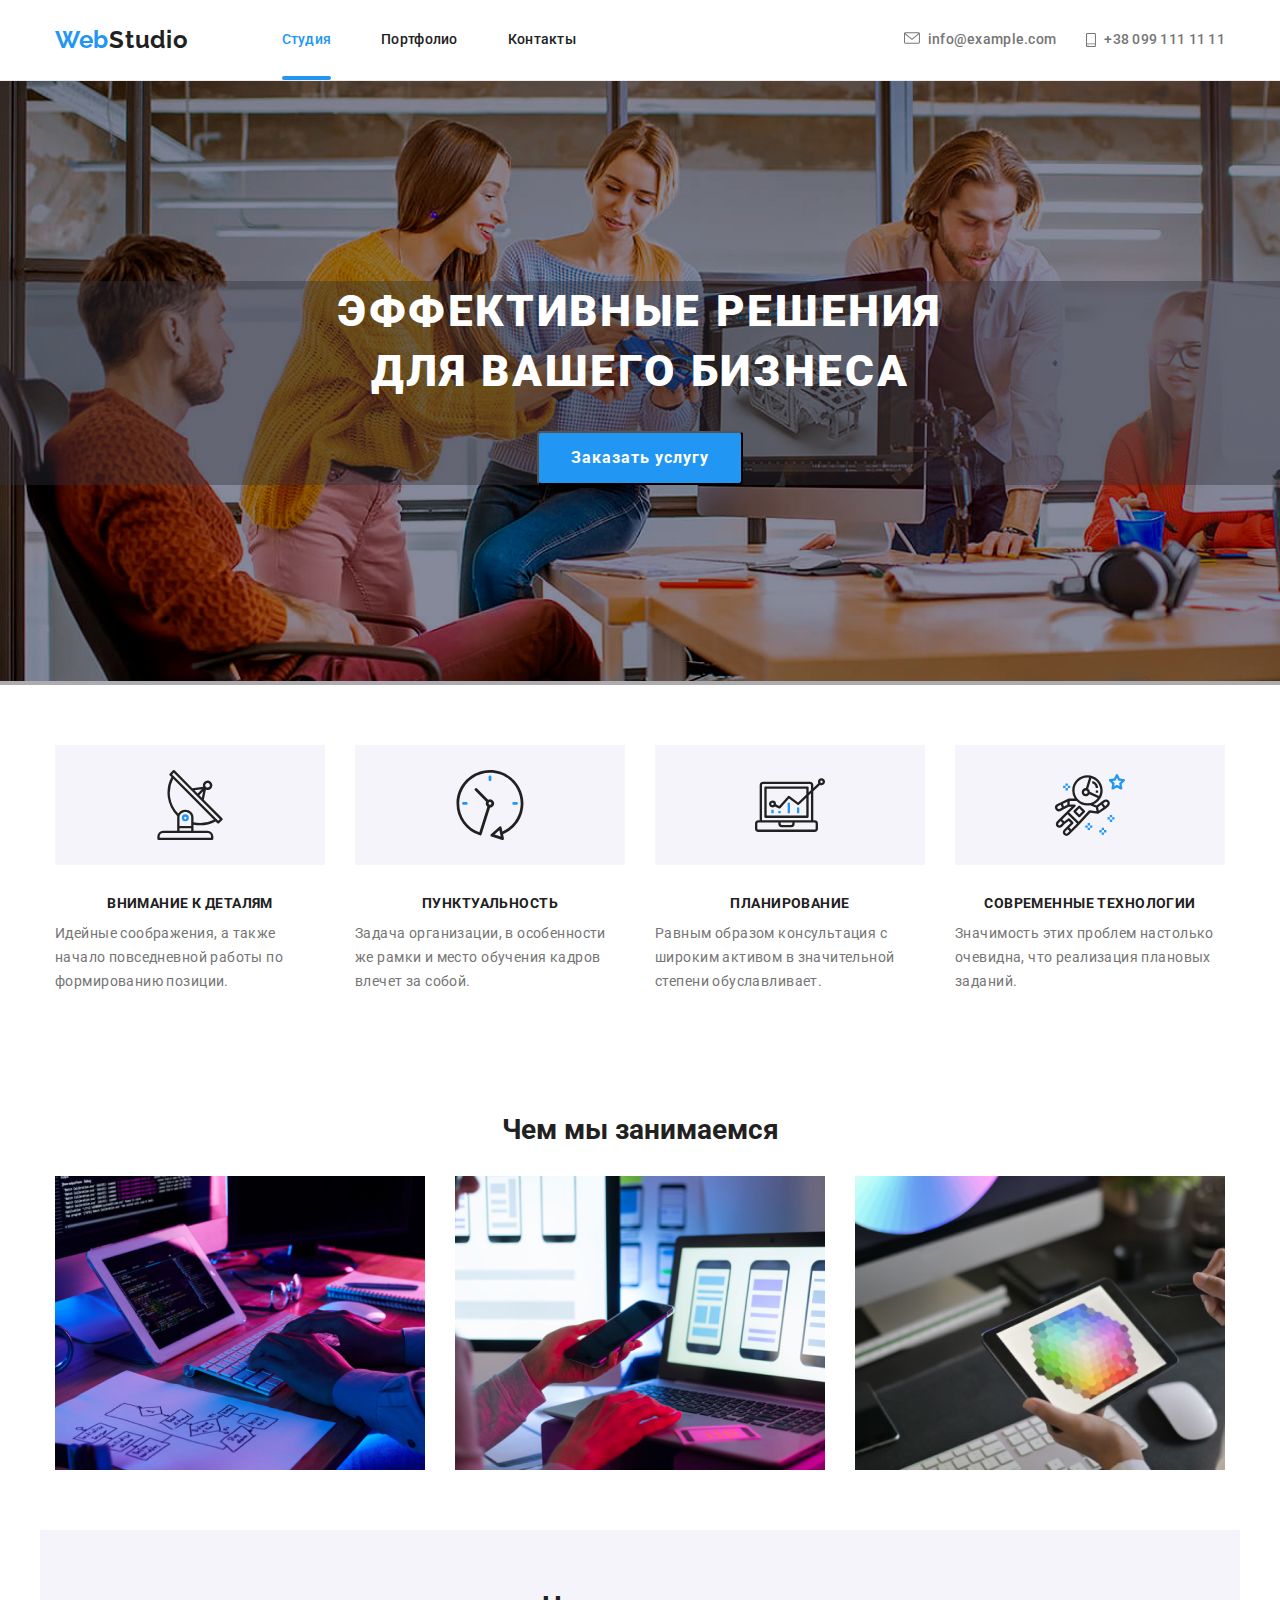
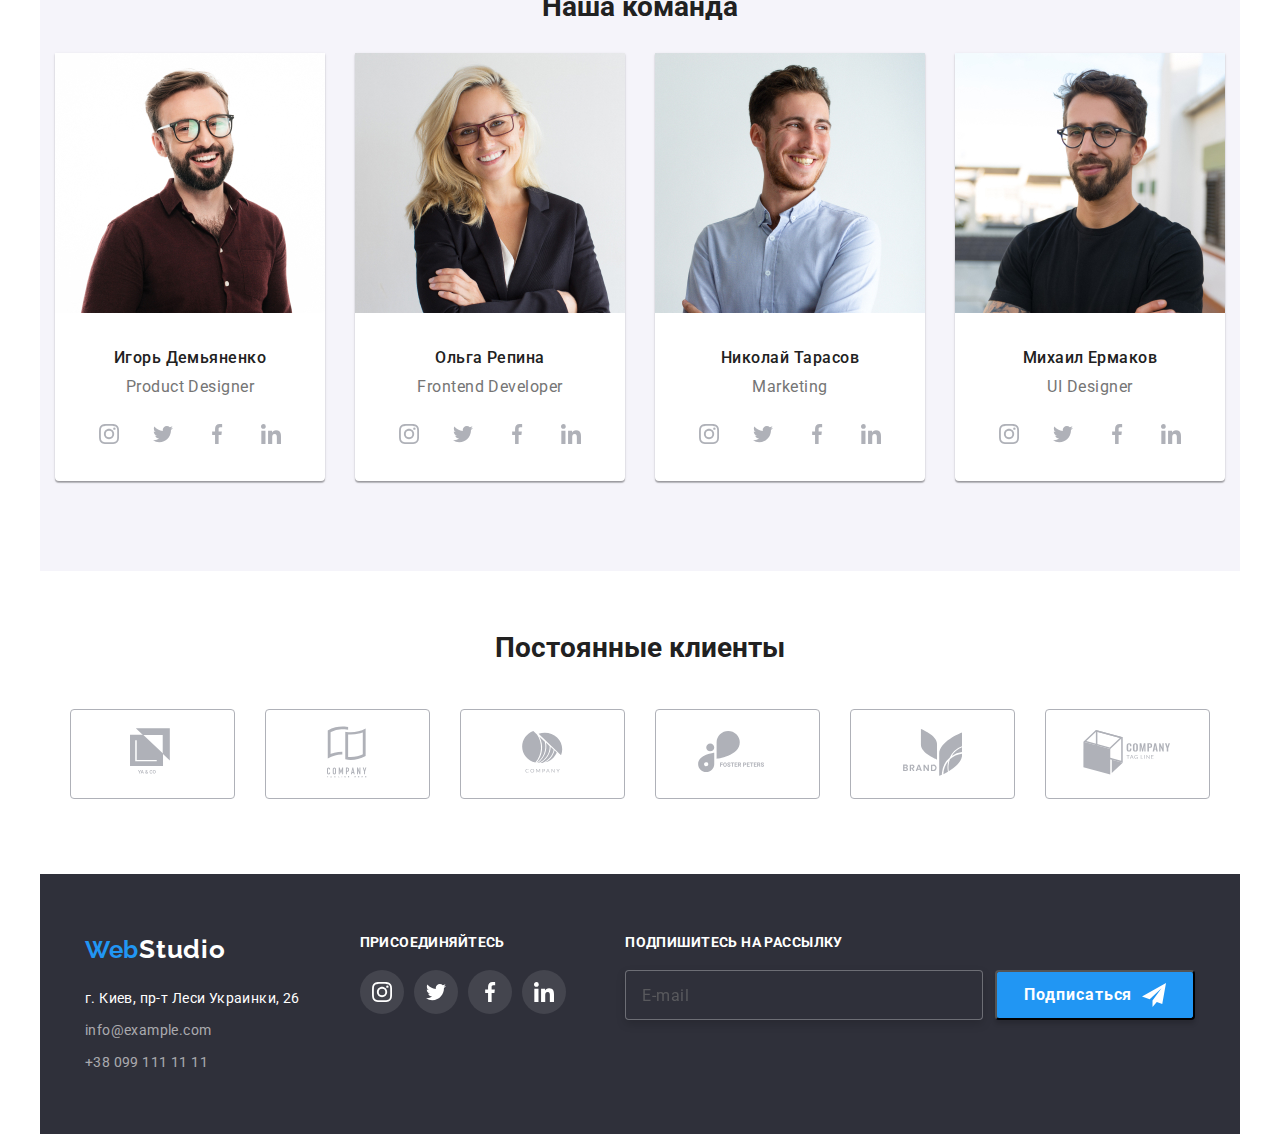
==== commit 835001b4: "Сделал все" ====
--- a/index.html
+++ b/index.html
@@ -1,5 +1,5 @@
 <!DOCTYPE html>
-<html>
+<html lang="">
 <head>
     <meta charset="UTF-8">
     <meta name="viewport" content="width=device-width, initial-scale=1.0">
@@ -16,21 +16,22 @@
         <div class="container header">
 
             <a href="" class="logo-header"><span class="logo-web">Web</span>Studio</a>
-            <div class="mobile-header"></div>
-                <button class="menu-button" width="40" height="40" data-menu-button>
-                    <svg class="header-menu" width="24" height="16" aria-label="Переключатель мобильного меню">
-                        <use class="icon-menu" href="./images/icon/symbol-defs.svg#icon-open-menu"></use>
-                        <use class="icon-cross" href="./images/icon/symbol-defs.svg#icon-close-menu"></use>
-                    </svg>
-                </button>
-
-                <div class="menu-container" id="menu-container" data-menu>
-
-                    <ul class="site-nav">
-                        <li class="list-element"><a href="" class="link current-color">Студия</a></li>
-                        <li class="list-element"><a href="./portfolio.html" class="link">Портфолио</a></li>
-                        <li class="list-element"><a href="" class="link">Контакты</a></li>
-                    </ul>
+
+            <button class="menu-button" data-menu-button>
+                <svg class="header-menu" width="24" height="16" aria-label="Переключатель мобильного меню">
+                    <use class="icon-menu" href="./images/icon/symbol-defs.svg#icon-open-menu"></use>
+                    <use class="icon-cross" href="./images/icon/symbol-defs.svg#icon-close-menu"></use>
+                </svg>
+            </button>
+
+            <div class="menu-container" id="menu-container" data-menu>
+                <ul class="site-nav">
+                    <li class="list-element"><a href="" class="link current-color">Студия</a></li>
+                    <li class="list-element"><a href="./portfolio.html" class="link">Портфолио</a></li>
+                    <li class="list-element"><a href="" class="link">Контакты</a></li>
+                </ul>
+
+                <div class="nav">
                     <address class="header-address">
                         <a href="mailto:info@example.com" class="contact mail">
                             <svg class="nav-icon" width="16" height="12">
--- a/css/main.min.css
+++ b/css/main.min.css
@@ -1 +1 @@
-body{background-color:#fff;color:#212121;font-family:Roboto,sans-serif}body.modal-open{overflow:hidden}.container{padding-top:60px;padding-bottom:60px;padding-right:15px;padding-left:15px;margin:0 auto;width:480px}@media screen and (min-width: 768px){.container{width:768px}}@media screen and (min-width: 1200px){.container{width:1200px}}h1,h2,h3,li,a,ul,p{margin-top:0;margin-bottom:0;padding:0}li{list-style:none}a{text-decoration:none}.visually-hiden{position:absolute;clip:rect(0 0 0 0);width:1px;height:1px;margin:-1px}.section-title{margin-bottom:50px;font-weight:bold;font-size:36px;line-height:1.6;text-align:center;letter-spacing:.03em}.container-title{text-align:center;font-size:28px;line-height:33px;margin-bottom:30px}header{border-bottom:1px solid #ececec;position:relative}.container.header{padding-top:0;padding-bottom:0;display:-webkit-box;display:-ms-flexbox;display:flex;-webkit-box-align:center;-ms-flex-align:center;align-items:center;-webkit-box-pack:justify;-ms-flex-pack:justify;justify-content:space-between;width:480px;height:60px}@media screen and (min-width: 480px){.container.header{width:480px}}@media screen and (min-width: 768px){.container.header{width:768px;height:80px}}@media screen and (min-width: 1200px){.container.header{width:1200px;height:80px}}.logo-header{color:#212121;font-family:Raleway;font-style:normal;font-weight:bold;font-size:24px;line-height:28px;letter-spacing:.03em;text-decoration:none}@media screen and (min-width: 768px){.logo-header{margin-right:88px}}@media screen and (min-width: 1200px){.logo-header{margin-right:93px}}.logo-web{color:#2196f3;font-family:Raleway;font-style:normal;font-weight:bold;font-size:24px;line-height:28px;letter-spacing:.03em;text-decoration:none}@media screen and (max-width: 767px){.site-nav,.header-address,.list.social-networks{padding:40px 48px 40px 48px}}.site-nav{display:-webkit-box;display:-ms-flexbox;display:flex;-webkit-box-orient:vertical;-webkit-box-direction:normal;-ms-flex-direction:column;flex-direction:column}@media screen and (min-width: 768px){.site-nav{-webkit-box-orient:horizontal;-webkit-box-direction:normal;-ms-flex-direction:row;flex-direction:row;-webkit-box-align:center;-ms-flex-align:center;align-items:center}}.site-nav .list-element{margin-bottom:32px}@media screen and (min-width: 768px){.site-nav .list-element{margin-bottom:0}}.site-nav .link{position:relative;color:#212121;font-weight:500;font-size:40px;line-height:47px;letter-spacing:.02em;height:80px;-webkit-transition:color 250ms cubic-bezier(0.4, 0, 0.2, 1);transition:color 250ms cubic-bezier(0.4, 0, 0.2, 1)}@media screen and (min-width: 768px){.site-nav .link{font-weight:500;font-size:14px;line-height:1.14;letter-spacing:.02em}}.site-nav .link:hover,.site-nav .link:focus{color:#2196f3}.site-nav .link::after{position:absolute;content:"";display:none;left:0;bottom:0;width:100%;height:4px;background-color:#2196f3;border-radius:2px;-webkit-transform:scaleX(0);transform:scaleX(0);-webkit-transition:-webkit-transform 250ms cubic-bezier(0.4, 0, 0.2, 1);transition:-webkit-transform 250ms cubic-bezier(0.4, 0, 0.2, 1);transition:transform 250ms cubic-bezier(0.4, 0, 0.2, 1);transition:transform 250ms cubic-bezier(0.4, 0, 0.2, 1), -webkit-transform 250ms cubic-bezier(0.4, 0, 0.2, 1)}.site-nav .link:hover::after{-webkit-transform:scaleX(1);transform:scaleX(1)}.site-nav .link:focus::after{-webkit-transform:scaleX(1);transform:scaleX(1);background-color:#2196f3}@media screen and (min-width: 768px){.site-nav .list-element:not(:last-child){margin-right:50px}}.list-element .current-color{color:#2196f3}.list-element .current-color::after{-webkit-transform:scaleX(1);transform:scaleX(1)}.header-address{display:-webkit-box;display:-ms-flexbox;display:flex;-webkit-box-orient:vertical;-webkit-box-direction:reverse;-ms-flex-direction:column-reverse;flex-direction:column-reverse;font-style:normal;font-weight:500;font-size:14px;line-height:1.14;letter-spacing:.02em}@media screen and (min-width: 768px){.header-address{display:-webkit-box;display:-ms-flexbox;display:flex;-webkit-box-orient:vertical;-webkit-box-direction:normal;-ms-flex-direction:column;flex-direction:column;-webkit-box-pack:center;-ms-flex-pack:center;justify-content:center}}@media screen and (min-width: 1200px){.header-address{-webkit-box-orient:horizontal;-webkit-box-direction:normal;-ms-flex-direction:row;flex-direction:row;-webkit-box-align:center;-ms-flex-align:center;align-items:center}}.header-address .contact:hover .nav-icon,.header-address .contact:focus .nav-icon,.header-address .contact:hover,.header-address .contact:focus{color:#2196f3}.header-address .nav-icon{display:none;fill:currentColor;color:#757575;-webkit-transition:color 250ms cubic-bezier(0.4, 0, 0.2, 1);transition:color 250ms cubic-bezier(0.4, 0, 0.2, 1)}@media screen and (min-width: 768px){.header-address .nav-icon{display:inline-block;margin-right:8px}}.header-address .contact{-webkit-transition:color 250ms cubic-bezier(0.4, 0, 0.2, 1);transition:color 250ms cubic-bezier(0.4, 0, 0.2, 1)}.header-address .call{display:-webkit-box;display:-ms-flexbox;display:flex;font-family:Roboto;font-style:normal;font-weight:500;font-size:34px;line-height:40px;color:#2196f3;margin-bottom:32px}@media screen and (min-width: 768px){.header-address .call{font-size:14px;line-height:1.14;letter-spacing:.02em;color:#757575;margin-bottom:0;margin-top:10px}}@media screen and (min-width: 1200px){.header-address .call{margin-top:0px}}.header-address .mail{display:-webkit-box;display:-ms-flexbox;display:flex;font-family:Roboto;font-style:normal;font-weight:500;font-size:24px;line-height:28px;letter-spacing:.02em;color:#757575}@media screen and (min-width: 768px){.header-address .mail{font-size:14px;line-height:1.14;letter-spacing:.02em}}@media screen and (min-width: 1200px){.header-address .mail{margin-right:30px}}.list.social-networks{display:-webkit-box;display:-ms-flexbox;display:flex;-webkit-box-pack:start;-ms-flex-pack:start;justify-content:flex-start}@media screen and (min-width: 768px){.list.social-networks{display:none}}.list-element .link-social{font-family:Roboto;font-style:normal;font-weight:500;font-size:18px;line-height:22px;letter-spacing:.02em;color:#2196f3}.social-networks .list-element:not(:last-child){padding-right:10px;border-right:1px solid rgba(33,33,33,.2)}.social-networks .list-element:not(:first-child){padding-left:10px}.menu-button{display:-webkit-inline-box;display:-ms-inline-flexbox;display:inline-flex;margin-top:10px;margin-bottom:10px;border:none;background-color:transparent;cursor:pointer;z-index:2}@media screen and (min-width: 768px){.menu-button{display:none}}.menu-button .icon-cross{display:none}.menu-button.is-open .icon-cross{display:block}.menu-button.is-open .icon-menu{display:none}.menu-container{display:-webkit-box;display:-ms-flexbox;display:flex;position:relative;-webkit-box-pack:justify;-ms-flex-pack:justify;justify-content:space-between;width:100%;height:100%}@media screen and (max-width: 767px){.menu-container{display:none;position:absolute;top:0;left:0;width:100%;height:100%;background-color:#fff;z-index:1}.menu-container.is-open{display:-webkit-box;display:-ms-flexbox;display:flex;-webkit-box-orient:vertical;-webkit-box-direction:normal;-ms-flex-direction:column;flex-direction:column;-webkit-box-pack:justify;-ms-flex-pack:justify;justify-content:space-between}}.hero{position:relative;background-image:-webkit-gradient(linear, left top, right top, from(rgba(47, 48, 58, 0.4)), to(rgba(47, 48, 58, 0.4)));background-image:linear-gradient(to right, rgba(47, 48, 58, 0.4), rgba(47, 48, 58, 0.4));background-size:cover;background-position:50% 50%;background-repeat:no-repeat;max-width:480px;text-align:center;margin:0 auto}@media screen and (min-width: 768px){.hero{max-width:768px}}@media screen and (min-width: 1200px){.hero{text-align:center;max-width:1600px}}.container.hero{position:absolute;top:0;width:100%;margin-top:118px}@media screen and (min-width: 1200px){.container.hero{margin-top:200px}}.hero-title{color:#fff;font-family:Roboto;font-weight:900;font-size:26px;line-height:42px;text-align:center;letter-spacing:.06em;text-transform:uppercase}@media screen and (min-width: 1200px){.hero-title{font-size:44px;line-height:60px}}.hero-button{color:#fff;background-color:#2196f3;font-weight:bold;font-size:16px;line-height:30px;display:-webkit-box;display:-ms-flexbox;display:flex;-webkit-box-align:center;-ms-flex-align:center;align-items:center;text-align:center;letter-spacing:.06em;text-decoration:none;display:inline-block;margin-top:30px;text-align:center;border-radius:4px;padding:10px 32px;cursor:pointer}.hero .container{padding-bottom:0;padding-top:0}.button{background-color:#f5f4fa;font-family:Roboto;font-weight:500;font-size:16px;line-height:1.62;letter-spacing:.03em;display:inline-block;text-align:center;border:none;padding:6px 22px;cursor:pointer;-webkit-transition:250ms cubic-bezier(0.4, 0, 0.2, 1);transition:250ms cubic-bezier(0.4, 0, 0.2, 1)}.button:hover,.button:focus{color:#fff;background-color:#2196f3;-webkit-box-shadow:0px 3px 1px rgba(0,0,0,.1),0px 1px 2px rgba(0,0,0,.08),0px 2px 2px rgba(0,0,0,.12);box-shadow:0px 3px 1px rgba(0,0,0,.1),0px 1px 2px rgba(0,0,0,.08),0px 2px 2px rgba(0,0,0,.12);border-radius:4px}.backdrop{position:fixed;top:0;left:0;width:100%;height:100%;background-color:rgba(0,0,0,.2);opacity:1;-webkit-transition:opacity 250ms cubic-bezier(0.4, 0, 0.2, 1);transition:opacity 250ms cubic-bezier(0.4, 0, 0.2, 1)}.backdrop.is-hidden{opacity:0;pointer-events:none}.backdrop.is-hidden .modal{-webkit-transform:translate(-50%, -50%) scale(1.1);transform:translate(-50%, -50%) scale(1.1)}.modal{position:relative;top:50%;left:50%;width:528px;height:581px;-webkit-box-shadow:0px 1px 3px rgba(0,0,0,.12),0px 1px 1px rgba(0,0,0,.14),0px 2px 1px rgba(0,0,0,.2);box-shadow:0px 1px 3px rgba(0,0,0,.12),0px 1px 1px rgba(0,0,0,.14),0px 2px 1px rgba(0,0,0,.2);border-radius:4px;background-color:#fff;-webkit-transform:translate(-50%, -50%) scale(1);transform:translate(-50%, -50%) scale(1);-webkit-transition:-webkit-transform 250ms cubic-bezier(0.4, 0, 0.2, 1);transition:-webkit-transform 250ms cubic-bezier(0.4, 0, 0.2, 1);transition:transform 250ms cubic-bezier(0.4, 0, 0.2, 1);transition:transform 250ms cubic-bezier(0.4, 0, 0.2, 1), -webkit-transform 250ms cubic-bezier(0.4, 0, 0.2, 1)}.button-closer{position:absolute;display:inline-block;top:0;right:0;margin-right:8px;margin-top:8px;width:30px;height:30px;border-radius:50%;border:1px solid rgba(0,0,0,.1);background-color:#fff;cursor:pointer;z-index:1}.button-closer:focus-within .closer-icon,.button-closer:hover .closer-icon{color:#2196f3}.closer-icon{fill:currentColor;color:#212121;-webkit-transition:color 250ms cubic-bezier(0.4, 0, 0.2, 1);transition:color 250ms cubic-bezier(0.4, 0, 0.2, 1)}.form{position:absolute;top:0;left:0;width:100%;height:100%;margin-left:auto;margin-right:auto;padding:40px}.form-heading{font-family:Roboto;font-style:normal;font-weight:bold;text-align:center;font-size:20px;line-height:23px;letter-spacing:.03em;margin-bottom:12px;color:#212121}.form-field{position:relative;display:-webkit-box;display:-ms-flexbox;display:flex;-webkit-box-orient:vertical;-webkit-box-direction:normal;-ms-flex-direction:column;flex-direction:column;-webkit-box-pack:start;-ms-flex-pack:start;justify-content:start;width:100%;margin-bottom:28px}.form-field button{font-family:#212121;font-style:normal;font-weight:bold;font-size:16px;line-height:30px;letter-spacing:.06em;color:#fff;width:200px;height:50px;margin-top:30px;margin-left:auto;margin-right:auto;background:#2196f3;-webkit-box-shadow:0px 4px 4px rgba(0,0,0,.15);box-shadow:0px 4px 4px rgba(0,0,0,.15);border-radius:4px;cursor:pointer}.form-label{position:relative;display:-webkit-box;display:-ms-flexbox;display:flex;-webkit-box-orient:vertical;-webkit-box-direction:normal;-ms-flex-direction:column;flex-direction:column;width:100%;-webkit-transition:250ms cubic-bezier(0.4, 0, 0.2, 1);transition:250ms cubic-bezier(0.4, 0, 0.2, 1)}.form-label:not(:first-child){margin-top:10px}.form-label:hover .icon-modal,.form-label:focus-within .icon-modal{color:#2196f3}.form-label:hover .form-input,.form-label:focus .form-input{border:1px solid #2196f3}.form-label textarea{font-family:Roboto;font-style:normal;font-weight:normal;line-height:14px;font-size:12px;letter-spacing:.01em;height:120px;resize:none;border:1px solid rgba(33,33,33,.2);-webkit-box-sizing:border-box;box-sizing:border-box;border-radius:4px;padding:12px 14px 12px 14px;outline:none;cursor:pointer;-webkit-transition:250ms cubic-bezier(0.4, 0, 0.2, 1);transition:250ms cubic-bezier(0.4, 0, 0.2, 1)}.form-label textarea::-webkit-input-placeholder{opacity:.5;color:#757575}.form-label textarea::-moz-placeholder{opacity:.5;color:#757575}.form-label textarea:-ms-input-placeholder{opacity:.5;color:#757575}.form-label textarea::-ms-input-placeholder{opacity:.5;color:#757575}.form-label textarea::placeholder{opacity:.5;color:#757575}.form-label:hover textarea,.form-label textarea:focus{border:1px solid #2196f3}.form-name{display:-webkit-box;display:-ms-flexbox;display:flex;font-family:Roboto;font-style:normal;line-height:14px;font-size:12px;-webkit-box-pack:start;-ms-flex-pack:start;justify-content:start;margin-bottom:4px;color:#757575}.icon-modal{position:absolute;bottom:0;left:0;margin-left:15px;margin-top:14px;margin-bottom:14px;cursor:pointer;fill:currentColor;color:#212121;-webkit-transition:color 250ms cubic-bezier(0.4, 0, 0.2, 1);transition:color 250ms cubic-bezier(0.4, 0, 0.2, 1)}.form-input{height:40px;border:1px solid rgba(33,33,33,.2);-webkit-box-sizing:border-box;box-sizing:border-box;border-radius:4px;padding-left:42px;outline:none;cursor:pointer;-webkit-transition:250ms cubic-bezier(0.4, 0, 0.2, 1);transition:250ms cubic-bezier(0.4, 0, 0.2, 1)}.form-input:hover,.form-input:focus{border:1px solid #2196f3}.form-input:hover .icon-modal,.form-input:focus-within .icon-modal{color:#2196f3}.checkbox{position:absolute;width:1px;height:1px;margin:-1px;border:0;padding:0;clip:rect(0 0 0 0);overflow:hidden}.checkbox:checked+.agreement-icon{border-color:#2196f3;background-color:#2196f3;background-size:contain;background-origin:border-box}.agreement{display:-webkit-box;display:-ms-flexbox;display:flex;-webkit-box-pack:center;-ms-flex-pack:center;justify-content:center;-webkit-box-align:center;-ms-flex-align:center;align-items:center;margin-top:25px;cursor:pointer}.agreement-icon{display:inline-block;width:16px;height:15px;margin-right:9px;border:2px solid #212121;background-color:#fff;border-radius:2px;-webkit-transition:250ms cubic-bezier(0.4, 0, 0.2, 1);transition:250ms cubic-bezier(0.4, 0, 0.2, 1)}.checkbox-text{font-family:Roboto;font-style:normal;font-weight:normal;font-size:14px;line-height:24px;letter-spacing:.03em;color:#757575}.checkbox-text .conditions{font-family:Roboto;font-style:normal;font-weight:normal;font-size:14px;line-height:24px;letter-spacing:.03em;color:#2196f3}.container.qualities{padding-bottom:30px}.list.qualities{display:block}@media screen and (min-width: 768px){.list.qualities{display:-webkit-box;display:-ms-flexbox;display:flex;-ms-flex-wrap:wrap;flex-wrap:wrap;-ms-flex-preferred-size:calc((100% - 4 * 15px) / 2);flex-basis:calc((100% - 4 * 15px) / 2)}}@media screen and (min-width: 768px){.qualities .list-element:nth-child(2n+1){margin-right:30px}}@media screen and (min-width: 1200px){.qualities .list-element{margin-right:30px}.qualities .list-element:nth-child(4n){margin-right:0px}}.qualities .list-element:not(:last-child){padding-bottom:30px}.qualities-icon{display:-webkit-box;display:-ms-flexbox;display:flex;-webkit-box-pack:center;-ms-flex-pack:center;justify-content:center;padding-top:25px;padding-bottom:25px;width:450px;height:120px;margin-bottom:30px;background-color:#f5f4fa}@media screen and (min-width: 768px){.qualities-icon{width:354px}}@media screen and (min-width: 1200px){.qualities-icon{width:270px}}.qualities-text{width:450px}@media screen and (min-width: 768px){.qualities-text{width:354px}}@media screen and (min-width: 1200px){.qualities-text{width:270px}}.qualities-title{font-weight:bold;font-size:14px;line-height:16px;letter-spacing:.03em;text-transform:uppercase;text-align:center;margin-bottom:10px}.qualities-paragraph{color:#757575;font-size:14px;line-height:24px;letter-spacing:.03em}.section.direction{display:none}@media screen and (min-width: 1200px){.section.direction{display:block}}.list.direction{display:-webkit-box;display:-ms-flexbox;display:flex}.direction-block{display:-webkit-box;display:-ms-flexbox;display:flex;position:relative;width:370px;height:294px;overflow:hidden;cursor:pointer}.direction-block::before{position:absolute;content:"";width:100%;height:70px;bottom:0;left:0;background-color:rgba(47,48,58,.8);-webkit-transform:translateY(100%);transform:translateY(100%);-webkit-transition:-webkit-transform 250ms cubic-bezier(0.4, 0, 0.2, 1);transition:-webkit-transform 250ms cubic-bezier(0.4, 0, 0.2, 1);transition:transform 250ms cubic-bezier(0.4, 0, 0.2, 1);transition:transform 250ms cubic-bezier(0.4, 0, 0.2, 1), -webkit-transform 250ms cubic-bezier(0.4, 0, 0.2, 1)}.direction-block:hover::before,.direction-block:focus::before{-webkit-transform:translateY(0%);transform:translateY(0%)}.direction-block:hover .direction-text,.direction-block:hover .direction-text{-webkit-transform:translateY(0%);transform:translateY(0%)}.direction-block:not(:last-child){margin-right:30px}.direction .list-element:not(:last-child){margin-right:30px}.direction-text{position:absolute;display:-webkit-box;display:-ms-flexbox;display:flex;font-size:14px;line-height:16px;text-align:center;-webkit-box-pack:center;-ms-flex-pack:center;justify-content:center;-webkit-box-align:center;-ms-flex-align:center;align-items:center;bottom:0;left:0;width:100%;height:70px;text-transform:uppercase;color:#fff;-webkit-transform:translateY(100%);transform:translateY(100%);-webkit-transition:-webkit-transform 250ms cubic-bezier(0.4, 0, 0.2, 1);transition:-webkit-transform 250ms cubic-bezier(0.4, 0, 0.2, 1);transition:transform 250ms cubic-bezier(0.4, 0, 0.2, 1);transition:transform 250ms cubic-bezier(0.4, 0, 0.2, 1), -webkit-transform 250ms cubic-bezier(0.4, 0, 0.2, 1)}.direction-block:hover .direction-text,.direction-block:hover .direction-text{-webkit-transform:translateY(0%);transform:translateY(0%)}.container.team{background-color:#f5f4fa}.list.team{display:-webkit-box;display:-ms-flexbox;display:flex;-ms-flex-wrap:wrap;flex-wrap:wrap}.team .list-element{background-color:#fff;-webkit-box-shadow:0px 1px 3px rgba(0,0,0,.12),0px 1px 1px rgba(0,0,0,.14),0px 2px 1px rgba(0,0,0,.2);box-shadow:0px 1px 3px rgba(0,0,0,.12),0px 1px 1px rgba(0,0,0,.14),0px 2px 1px rgba(0,0,0,.2);border-radius:0px 0px 4px 4px;width:450px;height:622px}.team .list-element:not(:last-child){margin-bottom:30px}@media screen and (min-width: 768px){.team .list-element{height:536px;width:354px}}@media screen and (min-width: 1200px){.team .list-element{width:270px;height:428px}}@media screen and (min-width: 768px){.team .list-element:nth-child(2n+1){margin-right:30px}}@media screen and (min-width: 1200px){.team .list-element{margin-right:30px}.team .list-element:nth-child(4n){margin-right:0px}}.specialist{font-weight:500;font-size:16px;line-height:1.2;text-align:center;letter-spacing:.03em;margin-top:30px}.position{color:#757575;font-size:16px;line-height:1.2;text-align:center;letter-spacing:.03em;margin-top:10px}.social-networks{display:-webkit-box;display:-ms-flexbox;display:flex;-webkit-box-pack:center;-ms-flex-pack:center;justify-content:center;margin-top:16px;margin-bottom:24px}.social-element{height:44px;width:44px;border-radius:50%;margin-bottom:24px;cursor:pointer;background-color:#fff;-webkit-transition:background-color 250ms cubic-bezier(0.4, 0, 0.2, 1);transition:background-color 250ms cubic-bezier(0.4, 0, 0.2, 1)}.social-element a{width:44px;height:44px;border-radius:50%;display:-webkit-box;display:-ms-flexbox;display:flex;-webkit-box-pack:center;-ms-flex-pack:center;justify-content:center;-webkit-box-align:center;-ms-flex-align:center;align-items:center}.social-element:not(:last-child){margin-right:10px}.social-element:hover,.social-element:focus{background-color:#2196f3}.social-element:hover .icon-social,.social-element:focus .icon-social{color:#fff}.icon-social{width:20px;height:20px;fill:currentColor;color:#afb1b8;-webkit-transition:color 250ms cubic-bezier(0.4, 0, 0.2, 1);transition:color 250ms cubic-bezier(0.4, 0, 0.2, 1)}.list-clients{display:-webkit-box;display:-ms-flexbox;display:flex;-ms-flex-wrap:wrap;flex-wrap:wrap}.clients .container-title{margin-bottom:30px}.clients .list-element{display:-webkit-box;display:-ms-flexbox;display:flex;-webkit-box-pack:center;-ms-flex-pack:center;justify-content:center;-webkit-box-align:center;-ms-flex-align:center;align-items:center;width:210px;height:90px;border:1px solid #afb1b8;border-radius:4px;margin:-15px;background-color:#fff;cursor:pointer;-webkit-transition:border 250ms cubic-bezier(0.4, 0, 0.2, 1);transition:border 250ms cubic-bezier(0.4, 0, 0.2, 1)}.clients .list-element:hover,.clients .list-element:focus{border:1px solid #2196f3}.clients .list-element:hover .icon-client,.clients .list-element:focus .icon-client{color:#2196f3}@media screen and (max-width: 767px){.clients .list-element{width:calc((100% - 4 * 15px) / 2);margin:15px}}@media screen and (min-width: 768px){.clients .list-element{width:calc((100% - 6 * 15px) / 3);margin:15px}}@media screen and (min-width: 1200px){.clients .list-element{width:calc((100% - 12 * 15px) / 6);margin:15px}}.icon-client{fill:currentColor;color:#afb1b8;-webkit-transition:color 250ms cubic-bezier(0.4, 0, 0.2, 1);transition:color 250ms cubic-bezier(0.4, 0, 0.2, 1)}.container.footer{text-align:center;background-color:#2f303a}@media screen and (min-width: 1200px){.container.footer{text-align:start}}.logo-footer{color:#fff;font-family:Raleway;font-style:normal;font-weight:bold;font-size:26px;line-height:1.2;letter-spacing:.03em;text-decoration:none}.footer-address p{font-family:Roboto;color:#fff;font-style:normal;font-weight:normal;font-size:14px;line-height:24px;letter-spacing:.03em;margin-top:20px}.contact{display:block;font-family:Roboto;font-style:normal;font-weight:normal;font-size:14px;line-height:24px;letter-spacing:.03em;color:rgba(255,255,255,.6)}.footer-address .contact{padding-top:8px}.footer-nav{margin-bottom:60px}@media screen and (min-width: 1200px){.footer-nav{margin-bottom:0}}.footer-text{font-weight:bold;font-size:14px;line-height:16px;letter-spacing:.03em;text-transform:uppercase;color:#fff;margin-bottom:20px}.container-subscribe{display:-webkit-box;display:-ms-flexbox;display:flex;-webkit-box-orient:vertical;-webkit-box-direction:normal;-ms-flex-direction:column;flex-direction:column;-webkit-box-align:center;-ms-flex-align:center;align-items:center}@media screen and (min-width: 1200px){.container-subscribe{-webkit-box-pack:start;-ms-flex-pack:start;justify-content:flex-start;-webkit-box-align:start;-ms-flex-align:start;align-items:flex-start}}.subscribe-block{display:-webkit-box;display:-ms-flexbox;display:flex;-webkit-box-orient:vertical;-webkit-box-direction:normal;-ms-flex-direction:column;flex-direction:column;-webkit-box-align:center;-ms-flex-align:center;align-items:center;-webkit-box-pack:center;-ms-flex-pack:center;justify-content:center}@media screen and (min-width: 1200px){.subscribe-block{-webkit-box-orient:horizontal;-webkit-box-direction:normal;-ms-flex-direction:row;flex-direction:row}}.text-subscribe{font-family:Roboto;font-style:normal;font-weight:bold;font-size:14px;line-height:16px;letter-spacing:.03em;text-transform:uppercase;color:#fff}.container-beactive .social-element{background-color:rgba(255,255,255,.1)}.container-beactive .social-element:hover,.container-beactive .social-element:focus{background-color:#2196f3}.container-beactive .icon-social{color:#fff;-webkit-transition:color 250ms cubic-bezier(0.4, 0, 0.2, 1);transition:color 250ms cubic-bezier(0.4, 0, 0.2, 1)}.container-beactive .icon-social:hover,.container-beactive .icon-social:focus{color:#fff}.footer-input::-webkit-input-placeholder{display:-webkit-box;display:flex;-webkit-box-align:center;align-items:center;font-family:Roboto;font-style:normal;font-weight:normal;font-size:16px;line-height:20px;letter-spacing:.03em;background-color:#2f303a;opacity:.6}.footer-input::-moz-placeholder{display:flex;align-items:center;font-family:Roboto;font-style:normal;font-weight:normal;font-size:16px;line-height:20px;letter-spacing:.03em;background-color:#2f303a;opacity:.6}.footer-input:-ms-input-placeholder{display:-ms-flexbox;display:flex;-ms-flex-align:center;align-items:center;font-family:Roboto;font-style:normal;font-weight:normal;font-size:16px;line-height:20px;letter-spacing:.03em;background-color:#2f303a;opacity:.6}.footer-input::-ms-input-placeholder{display:-ms-flexbox;display:flex;-ms-flex-align:center;align-items:center;font-family:Roboto;font-style:normal;font-weight:normal;font-size:16px;line-height:20px;letter-spacing:.03em;background-color:#2f303a;opacity:.6}.footer-input::placeholder{display:-webkit-box;display:-ms-flexbox;display:flex;-webkit-box-align:center;-ms-flex-align:center;align-items:center;font-family:Roboto;font-style:normal;font-weight:normal;font-size:16px;line-height:20px;letter-spacing:.03em;background-color:#2f303a;opacity:.6}.footer-input{height:50px;width:450px;margin-top:20px;padding-left:16px;color:#fff;background-color:#2f303a;outline:none;border:1px solid rgba(255,255,255,.3);-webkit-box-sizing:border-box;box-sizing:border-box;-webkit-filter:drop-shadow(0px 4px 4px rgba(0, 0, 0, 0.15));filter:drop-shadow(0px 4px 4px rgba(0, 0, 0, 0.15));border-radius:4px;-webkit-transition:250ms cubic-bezier(0.4, 0, 0.2, 1);transition:250ms cubic-bezier(0.4, 0, 0.2, 1)}.footer-input:hover,.footer-input:focus{border:1px solid #2196f3}@media screen and (min-width: 1200px){.footer-input{width:358px;margin-right:12px}}.footer-button{display:-webkit-box;display:-ms-flexbox;display:flex;-webkit-box-align:center;-ms-flex-align:center;align-items:center;-webkit-box-pack:center;-ms-flex-pack:center;justify-content:center;height:50px;width:200px;margin-top:20px;background-color:#2196f3;-webkit-box-shadow:0px 4px 4px rgba(0,0,0,.15);box-shadow:0px 4px 4px rgba(0,0,0,.15);border-radius:4px;cursor:pointer;font-family:Roboto;font-style:normal;font-weight:bold;font-size:16px;line-height:30px;letter-spacing:.06em;color:#fff}.footer-button .icon-send{margin-left:10px}.footer-links{display:block}@media screen and (min-width: 768px){.footer-links{display:-webkit-box;display:-ms-flexbox;display:flex;-ms-flex-wrap:wrap;flex-wrap:wrap;-ms-flex-pack:distribute;justify-content:space-around}}.list.buttons{display:-webkit-box;display:-ms-flexbox;display:flex;-ms-flex-wrap:wrap;flex-wrap:wrap}@media screen and (min-width: 768px){.list.buttons{-webkit-box-pack:center;-ms-flex-pack:center;justify-content:center}}.project-element{display:-webkit-box;display:-ms-flexbox;display:flex;-ms-flex-wrap:wrap;flex-wrap:wrap;width:450px;-webkit-box-shadow:0px 1px 1px rgba(0,0,0,.12),0px 4px 4px rgba(0,0,0,.06),1px 4px 6px rgba(0,0,0,.16);box-shadow:0px 1px 1px rgba(0,0,0,.12),0px 4px 4px rgba(0,0,0,.06),1px 4px 6px rgba(0,0,0,.16);margin-bottom:30px}@media screen and (min-width: 768px){.project-element{width:354px}}@media screen and (min-width: 1200px){.project-element{width:370px}}@media screen and (min-width: 768px){.projects .project-element:nth-child(2n+1){margin-right:30px}}@media screen and (min-width: 1200px){.projects .project-element{margin-right:30px}.projects .project-element:nth-child(3n){margin-right:0px}}.button-element{padding-right:8px;padding-bottom:15px}.list.projects{display:-webkit-box;display:-ms-flexbox;display:flex;-ms-flex-wrap:wrap;flex-wrap:wrap;margin-top:40px}.description-block{margin-top:20px;margin-bottom:20px;margin-left:24px}.project{position:relative;border:1px solid #eee;text-decoration:none}.project:hover,.project:focus{-webkit-box-shadow:0px 1px 1px rgba(0,0,0,.12),0px 4px 4px rgba(0,0,0,.06),1px 4px 6px rgba(0,0,0,.16);box-shadow:0px 1px 1px rgba(0,0,0,.12),0px 4px 4px rgba(0,0,0,.06),1px 4px 6px rgba(0,0,0,.16)}.project:hover .project-block::before,.project:focus .project-block::before,.project:hover .project-description,.project:focus .project-description{-webkit-transform:translateY(0%);transform:translateY(0%)}.project-text{color:#757575;font-size:16px;line-height:1.87;letter-spacing:.03em;margin-top:4px}.project-block{position:relative;overflow:hidden}.project-block::before{position:absolute;content:"";width:100%;height:100%;background-color:#2196f3;bottom:0;left:0;-webkit-transform:translateY(100%);transform:translateY(100%);-webkit-transition:250ms cubic-bezier(0.4, 0, 0.2, 1);transition:250ms cubic-bezier(0.4, 0, 0.2, 1)}.project-description{position:absolute;font-size:18px;line-height:28px;letter-spacing:1,5;color:#fff;top:0;left:0;width:100%;height:100%;padding:77px 24px 77px 24px;-webkit-transform:translateY(100%);transform:translateY(100%);-webkit-transition:250ms cubic-bezier(0.4, 0, 0.2, 1);transition:250ms cubic-bezier(0.4, 0, 0.2, 1)}.project-title{color:#212121;font-size:18px;line-height:2;letter-spacing:.06em}/*# sourceMappingURL=main.min.css.map */+body{background-color:#fff;color:#212121;font-family:Roboto,sans-serif}body.modal-open{overflow:hidden}.container{padding-top:60px;padding-bottom:60px;padding-right:15px;padding-left:15px;margin:0 auto;width:480px}@media screen and (min-width: 768px){.container{width:768px}}@media screen and (min-width: 1200px){.container{width:1200px}}h1,h2,h3,li,a,ul,p{margin-top:0;margin-bottom:0;padding:0}li{list-style:none}a{text-decoration:none}.visually-hiden{position:absolute;clip:rect(0 0 0 0);width:1px;height:1px;margin:-1px}.section-title{margin-bottom:50px;font-weight:bold;font-size:36px;line-height:1.6;text-align:center;letter-spacing:.03em}.container-title{text-align:center;font-size:28px;line-height:33px;margin-bottom:30px}header{border-bottom:1px solid #ececec}.container.header{padding-top:0;padding-bottom:0;display:-webkit-box;display:-ms-flexbox;display:flex;-webkit-box-align:center;-ms-flex-align:center;align-items:center;-webkit-box-pack:justify;-ms-flex-pack:justify;justify-content:space-between;width:100%;height:60px}@media screen and (min-width: 480px){.container.header{width:100%}}@media screen and (min-width: 768px){.container.header{width:768px;height:80px}}@media screen and (min-width: 1200px){.container.header{width:1200px;height:80px}}.logo-header{color:#212121;font-family:Raleway;font-style:normal;font-weight:bold;font-size:24px;line-height:28px;letter-spacing:.03em;text-decoration:none}@media screen and (min-width: 768px){.logo-header{margin-right:88px}}@media screen and (min-width: 1200px){.logo-header{margin-right:93px}}.logo-web{color:#2196f3;font-family:Raleway;font-style:normal;font-weight:bold;font-size:24px;line-height:28px;letter-spacing:.03em;text-decoration:none}.nav{display:-webkit-box;display:-ms-flexbox;display:flex;-webkit-box-align:center;-ms-flex-align:center;align-items:center}@media screen and (max-width: 767px){.nav{display:-webkit-box;display:-ms-flexbox;display:flex;-webkit-box-align:start;-ms-flex-align:start;align-items:flex-start;-webkit-box-orient:vertical;-webkit-box-direction:normal;-ms-flex-direction:column;flex-direction:column}}@media screen and (max-width: 767px){.site-nav,.header-address,.list.social-networks{padding:40px 48px 40px 48px}}.site-nav{display:-webkit-box;display:-ms-flexbox;display:flex;-webkit-box-orient:vertical;-webkit-box-direction:normal;-ms-flex-direction:column;flex-direction:column}@media screen and (min-width: 768px){.site-nav{-webkit-box-orient:horizontal;-webkit-box-direction:normal;-ms-flex-direction:row;flex-direction:row;-webkit-box-align:center;-ms-flex-align:center;align-items:center}}.site-nav .link{position:relative;display:-webkit-box;display:-ms-flexbox;display:flex;-webkit-box-align:center;-ms-flex-align:center;align-items:center;color:#212121;font-weight:500;font-size:40px;line-height:47px;letter-spacing:.02em;height:80px;-webkit-transition:color 250ms cubic-bezier(0.4, 0, 0.2, 1);transition:color 250ms cubic-bezier(0.4, 0, 0.2, 1)}@media screen and (min-width: 768px){.site-nav .link{font-weight:500;font-size:14px;line-height:1.14;letter-spacing:.02em}}.site-nav .link:hover,.site-nav .link:focus{color:#2196f3}.site-nav .link::after{position:absolute;content:"";display:none;left:0;bottom:0;width:100%;height:4px;background-color:#2196f3;border-radius:2px;-webkit-transform:scaleX(0);transform:scaleX(0);-webkit-transition:-webkit-transform 250ms cubic-bezier(0.4, 0, 0.2, 1);transition:-webkit-transform 250ms cubic-bezier(0.4, 0, 0.2, 1);transition:transform 250ms cubic-bezier(0.4, 0, 0.2, 1);transition:transform 250ms cubic-bezier(0.4, 0, 0.2, 1), -webkit-transform 250ms cubic-bezier(0.4, 0, 0.2, 1)}@media screen and (min-width: 768px){.site-nav .link::after{display:-webkit-box;display:-ms-flexbox;display:flex}}.site-nav .link:hover::after{-webkit-transform:scaleX(1);transform:scaleX(1)}.site-nav .link:focus::after{-webkit-transform:scaleX(1);transform:scaleX(1);background-color:#2196f3}@media screen and (min-width: 768px){.site-nav .list-element:not(:last-child){margin-right:50px}}.list-element .current-color{color:#2196f3}.list-element .current-color::after{-webkit-transform:scaleX(1);transform:scaleX(1)}.header-address{display:-webkit-box;display:-ms-flexbox;display:flex;-webkit-box-orient:vertical;-webkit-box-direction:reverse;-ms-flex-direction:column-reverse;flex-direction:column-reverse;font-style:normal;font-weight:500;font-size:14px;line-height:1.14;letter-spacing:.02em;height:80px}@media screen and (min-width: 768px){.header-address{display:-webkit-box;display:-ms-flexbox;display:flex;-webkit-box-orient:vertical;-webkit-box-direction:normal;-ms-flex-direction:column;flex-direction:column;-webkit-box-pack:center;-ms-flex-pack:center;justify-content:center}}@media screen and (min-width: 1200px){.header-address{-webkit-box-orient:horizontal;-webkit-box-direction:normal;-ms-flex-direction:row;flex-direction:row;-webkit-box-pack:center;-ms-flex-pack:center;justify-content:center;-webkit-box-align:center;-ms-flex-align:center;align-items:center}}.header-address .contact:hover .nav-icon,.header-address .contact:focus .nav-icon,.header-address .contact:hover,.header-address .contact:focus{color:#2196f3}.header-address .nav-icon{display:none;fill:currentColor;color:#757575;-webkit-transition:color 250ms cubic-bezier(0.4, 0, 0.2, 1);transition:color 250ms cubic-bezier(0.4, 0, 0.2, 1)}@media screen and (min-width: 768px){.header-address .nav-icon{display:inline-block;margin-right:8px}}.header-address .contact{-webkit-transition:color 250ms cubic-bezier(0.4, 0, 0.2, 1);transition:color 250ms cubic-bezier(0.4, 0, 0.2, 1)}.header-address .call{display:-webkit-box;display:-ms-flexbox;display:flex;font-family:Roboto;font-style:normal;font-weight:500;font-size:34px;line-height:40px;color:#2196f3;margin-bottom:32px}@media screen and (min-width: 768px){.header-address .call{font-size:14px;line-height:1.14;letter-spacing:.02em;color:#757575;margin-bottom:0;margin-top:10px}}@media screen and (min-width: 1200px){.header-address .call{margin-top:0px}}.header-address .mail{display:-webkit-box;display:-ms-flexbox;display:flex;font-family:Roboto;font-style:normal;font-weight:500;font-size:24px;line-height:28px;letter-spacing:.02em;color:#757575}@media screen and (min-width: 768px){.header-address .mail{font-size:14px;line-height:1.14;letter-spacing:.02em}}@media screen and (min-width: 1200px){.header-address .mail{margin-right:30px}}.list.social-networks{display:-webkit-box;display:-ms-flexbox;display:flex;-webkit-box-pack:start;-ms-flex-pack:start;justify-content:flex-start}@media screen and (min-width: 768px){.list.social-networks{display:none}}.list-element .link-social{font-family:Roboto;font-style:normal;font-weight:500;font-size:18px;line-height:22px;letter-spacing:.02em;color:#2196f3}.social-networks .list-element:not(:last-child){padding-right:10px;border-right:1px solid rgba(33,33,33,.2)}.social-networks .list-element:not(:first-child){padding-left:10px}.menu-button{display:-webkit-box;display:-ms-flexbox;display:flex;-webkit-box-align:center;-ms-flex-align:center;align-items:center;-webkit-box-pack:center;-ms-flex-pack:center;justify-content:center;margin-top:10px;margin-bottom:10px;border:none;background-color:transparent;cursor:pointer;z-index:2;width:40px;height:40px}@media screen and (min-width: 768px){.menu-button{display:none}}.menu-button .icon-cross{display:none}.menu-button.is-open .icon-cross{display:block}.menu-button.is-open .icon-menu{display:none}.menu-container{display:-webkit-box;display:-ms-flexbox;display:flex;position:relative;-webkit-box-pack:justify;-ms-flex-pack:justify;justify-content:space-between;width:100%;height:100%}@media screen and (max-width: 767px){.menu-container{display:none;position:absolute;left:0;top:0;background-color:#fff;z-index:1}.menu-container.is-open{display:-webkit-box;display:-ms-flexbox;display:flex;-webkit-box-orient:vertical;-webkit-box-direction:normal;-ms-flex-direction:column;flex-direction:column;-webkit-box-pack:justify;-ms-flex-pack:justify;justify-content:space-between}}.hero{position:relative;background-image:-webkit-gradient(linear, left top, right top, from(rgba(47, 48, 58, 0.4)), to(rgba(47, 48, 58, 0.4)));background-image:linear-gradient(to right, rgba(47, 48, 58, 0.4), rgba(47, 48, 58, 0.4));background-size:cover;background-position:50% 50%;background-repeat:no-repeat;max-width:480px;text-align:center;margin:0 auto}@media screen and (min-width: 768px){.hero{max-width:768px}}@media screen and (min-width: 1200px){.hero{text-align:center;max-width:1600px}}.container.hero{position:absolute;top:0;width:100%;margin-top:118px}@media screen and (min-width: 1200px){.container.hero{margin-top:200px}}.hero-title{color:#fff;font-family:Roboto;font-weight:900;font-size:26px;line-height:42px;text-align:center;letter-spacing:.06em;text-transform:uppercase}@media screen and (min-width: 1200px){.hero-title{font-size:44px;line-height:60px}}.hero-button{color:#fff;background-color:#2196f3;font-weight:bold;font-size:16px;line-height:30px;display:-webkit-box;display:-ms-flexbox;display:flex;-webkit-box-align:center;-ms-flex-align:center;align-items:center;text-align:center;letter-spacing:.06em;text-decoration:none;display:inline-block;margin-top:30px;text-align:center;border-radius:4px;padding:10px 32px;cursor:pointer}.hero .container{padding-bottom:0;padding-top:0}.button{background-color:#f5f4fa;font-family:Roboto;font-weight:500;font-size:16px;line-height:1.62;letter-spacing:.03em;display:inline-block;text-align:center;border:none;padding:6px 22px;cursor:pointer;-webkit-transition:250ms cubic-bezier(0.4, 0, 0.2, 1);transition:250ms cubic-bezier(0.4, 0, 0.2, 1)}.button:hover,.button:focus{color:#fff;background-color:#2196f3;-webkit-box-shadow:0px 3px 1px rgba(0,0,0,.1),0px 1px 2px rgba(0,0,0,.08),0px 2px 2px rgba(0,0,0,.12);box-shadow:0px 3px 1px rgba(0,0,0,.1),0px 1px 2px rgba(0,0,0,.08),0px 2px 2px rgba(0,0,0,.12);border-radius:4px}.backdrop{position:fixed;top:0;left:0;width:100%;height:100%;background-color:rgba(0,0,0,.2);opacity:1;-webkit-transition:opacity 250ms cubic-bezier(0.4, 0, 0.2, 1);transition:opacity 250ms cubic-bezier(0.4, 0, 0.2, 1)}.backdrop.is-hidden{opacity:0;pointer-events:none}.backdrop.is-hidden .modal{-webkit-transform:translate(-50%, -50%) scale(1.1);transform:translate(-50%, -50%) scale(1.1)}.modal{position:relative;top:50%;left:50%;width:528px;height:581px;-webkit-box-shadow:0px 1px 3px rgba(0,0,0,.12),0px 1px 1px rgba(0,0,0,.14),0px 2px 1px rgba(0,0,0,.2);box-shadow:0px 1px 3px rgba(0,0,0,.12),0px 1px 1px rgba(0,0,0,.14),0px 2px 1px rgba(0,0,0,.2);border-radius:4px;background-color:#fff;-webkit-transform:translate(-50%, -50%) scale(1);transform:translate(-50%, -50%) scale(1);-webkit-transition:-webkit-transform 250ms cubic-bezier(0.4, 0, 0.2, 1);transition:-webkit-transform 250ms cubic-bezier(0.4, 0, 0.2, 1);transition:transform 250ms cubic-bezier(0.4, 0, 0.2, 1);transition:transform 250ms cubic-bezier(0.4, 0, 0.2, 1), -webkit-transform 250ms cubic-bezier(0.4, 0, 0.2, 1)}.button-closer{position:absolute;display:inline-block;top:0;right:0;margin-right:8px;margin-top:8px;width:30px;height:30px;border-radius:50%;border:1px solid rgba(0,0,0,.1);background-color:#fff;cursor:pointer;z-index:1}.button-closer:focus-within .closer-icon,.button-closer:hover .closer-icon{color:#2196f3}.closer-icon{fill:currentColor;color:#212121;-webkit-transition:color 250ms cubic-bezier(0.4, 0, 0.2, 1);transition:color 250ms cubic-bezier(0.4, 0, 0.2, 1)}.form{position:absolute;top:0;left:0;width:100%;height:100%;margin-left:auto;margin-right:auto;padding:40px}.form-heading{font-family:Roboto;font-style:normal;font-weight:bold;text-align:center;font-size:20px;line-height:23px;letter-spacing:.03em;margin-bottom:12px;color:#212121}.form-field{position:relative;display:-webkit-box;display:-ms-flexbox;display:flex;-webkit-box-orient:vertical;-webkit-box-direction:normal;-ms-flex-direction:column;flex-direction:column;-webkit-box-pack:start;-ms-flex-pack:start;justify-content:start;width:100%;margin-bottom:28px}.form-field button{font-family:Roboto;font-style:normal;font-weight:bold;font-size:16px;line-height:30px;letter-spacing:.06em;color:#fff;width:200px;height:50px;margin-top:30px;margin-left:auto;margin-right:auto;background:#2196f3;-webkit-box-shadow:0px 4px 4px rgba(0,0,0,.15);box-shadow:0px 4px 4px rgba(0,0,0,.15);border-radius:4px;cursor:pointer}.form-label{position:relative;display:-webkit-box;display:-ms-flexbox;display:flex;-webkit-box-orient:vertical;-webkit-box-direction:normal;-ms-flex-direction:column;flex-direction:column;width:100%;-webkit-transition:250ms cubic-bezier(0.4, 0, 0.2, 1);transition:250ms cubic-bezier(0.4, 0, 0.2, 1)}.form-label:not(:first-child){margin-top:10px}.form-label:hover .icon-modal,.form-label:focus-within .icon-modal{color:#2196f3}.form-label:hover .form-input,.form-label:focus .form-input{border:1px solid #2196f3}.form-label textarea{font-family:Roboto;font-style:normal;font-weight:normal;line-height:14px;font-size:12px;letter-spacing:.01em;height:120px;resize:none;border:1px solid rgba(33,33,33,.2);-webkit-box-sizing:border-box;box-sizing:border-box;border-radius:4px;padding:12px 14px 12px 14px;outline:none;cursor:pointer;-webkit-transition:250ms cubic-bezier(0.4, 0, 0.2, 1);transition:250ms cubic-bezier(0.4, 0, 0.2, 1)}.form-label textarea::-webkit-input-placeholder{opacity:.5;color:#757575}.form-label textarea::-moz-placeholder{opacity:.5;color:#757575}.form-label textarea:-ms-input-placeholder{opacity:.5;color:#757575}.form-label textarea::-ms-input-placeholder{opacity:.5;color:#757575}.form-label textarea::placeholder{opacity:.5;color:#757575}.form-label:hover textarea,.form-label textarea:focus{border:1px solid #2196f3}.form-name{display:-webkit-box;display:-ms-flexbox;display:flex;font-family:Roboto;font-style:normal;line-height:14px;font-size:12px;-webkit-box-pack:start;-ms-flex-pack:start;justify-content:start;margin-bottom:4px;color:#757575}.icon-modal{position:absolute;bottom:0;left:0;margin-left:15px;margin-top:14px;margin-bottom:14px;cursor:pointer;fill:currentColor;color:#212121;-webkit-transition:color 250ms cubic-bezier(0.4, 0, 0.2, 1);transition:color 250ms cubic-bezier(0.4, 0, 0.2, 1)}.form-input{height:40px;border:1px solid rgba(33,33,33,.2);-webkit-box-sizing:border-box;box-sizing:border-box;border-radius:4px;padding-left:42px;outline:none;cursor:pointer;-webkit-transition:250ms cubic-bezier(0.4, 0, 0.2, 1);transition:250ms cubic-bezier(0.4, 0, 0.2, 1)}.form-input:hover,.form-input:focus{border:1px solid #2196f3}.form-input:hover .icon-modal,.form-input:focus-within .icon-modal{color:#2196f3}.checkbox{position:absolute;width:1px;height:1px;margin:-1px;border:0;padding:0;clip:rect(0 0 0 0);overflow:hidden}.checkbox:checked+.agreement-icon{border-color:#2196f3;background-color:#2196f3;background-size:contain;background-origin:border-box}.agreement{display:-webkit-box;display:-ms-flexbox;display:flex;-webkit-box-pack:center;-ms-flex-pack:center;justify-content:center;-webkit-box-align:center;-ms-flex-align:center;align-items:center;margin-top:25px;cursor:pointer}.agreement-icon{display:inline-block;width:16px;height:15px;margin-right:9px;border:2px solid #212121;background-color:#fff;border-radius:2px;-webkit-transition:250ms cubic-bezier(0.4, 0, 0.2, 1);transition:250ms cubic-bezier(0.4, 0, 0.2, 1)}.checkbox-text{font-family:Roboto;font-style:normal;font-weight:normal;font-size:14px;line-height:24px;letter-spacing:.03em;color:#757575}.checkbox-text .conditions{font-family:Roboto;font-style:normal;font-weight:normal;font-size:14px;line-height:24px;letter-spacing:.03em;color:#2196f3}.container.qualities{padding-bottom:30px}.list.qualities{display:block}@media screen and (min-width: 768px){.list.qualities{display:-webkit-box;display:-ms-flexbox;display:flex;-ms-flex-wrap:wrap;flex-wrap:wrap;-ms-flex-preferred-size:calc((100% - 4 * 15px) / 2);flex-basis:calc((100% - 4 * 15px) / 2)}}@media screen and (min-width: 768px){.qualities .list-element:nth-child(2n+1){margin-right:30px}}@media screen and (min-width: 1200px){.qualities .list-element{margin-right:30px}.qualities .list-element:nth-child(4n){margin-right:0px}}.qualities .list-element:not(:last-child){padding-bottom:30px}.qualities-icon{display:-webkit-box;display:-ms-flexbox;display:flex;-webkit-box-pack:center;-ms-flex-pack:center;justify-content:center;padding-top:25px;padding-bottom:25px;width:450px;height:120px;margin-bottom:30px;background-color:#f5f4fa}@media screen and (min-width: 768px){.qualities-icon{width:354px}}@media screen and (min-width: 1200px){.qualities-icon{width:270px}}.qualities-text{width:450px}@media screen and (min-width: 768px){.qualities-text{width:354px}}@media screen and (min-width: 1200px){.qualities-text{width:270px}}.qualities-title{font-weight:bold;font-size:14px;line-height:16px;letter-spacing:.03em;text-transform:uppercase;text-align:center;margin-bottom:10px}.qualities-paragraph{color:#757575;font-size:14px;line-height:24px;letter-spacing:.03em}.section.direction{display:none}@media screen and (min-width: 1200px){.section.direction{display:block}}.list.direction{display:-webkit-box;display:-ms-flexbox;display:flex}.direction-block{display:-webkit-box;display:-ms-flexbox;display:flex;position:relative;width:370px;height:294px;overflow:hidden;cursor:pointer}.direction-block::before{position:absolute;content:"";width:100%;height:70px;bottom:0;left:0;background-color:rgba(47,48,58,.8);-webkit-transform:translateY(100%);transform:translateY(100%);-webkit-transition:-webkit-transform 250ms cubic-bezier(0.4, 0, 0.2, 1);transition:-webkit-transform 250ms cubic-bezier(0.4, 0, 0.2, 1);transition:transform 250ms cubic-bezier(0.4, 0, 0.2, 1);transition:transform 250ms cubic-bezier(0.4, 0, 0.2, 1), -webkit-transform 250ms cubic-bezier(0.4, 0, 0.2, 1)}.direction-block:hover::before,.direction-block:focus::before{-webkit-transform:translateY(0%);transform:translateY(0%)}.direction-block:hover .direction-text,.direction-block:hover .direction-text{-webkit-transform:translateY(0%);transform:translateY(0%)}.direction-block:not(:last-child){margin-right:30px}.direction .list-element:not(:last-child){margin-right:30px}.direction-text{position:absolute;display:-webkit-box;display:-ms-flexbox;display:flex;font-size:14px;line-height:16px;text-align:center;-webkit-box-pack:center;-ms-flex-pack:center;justify-content:center;-webkit-box-align:center;-ms-flex-align:center;align-items:center;bottom:0;left:0;width:100%;height:70px;text-transform:uppercase;color:#fff;-webkit-transform:translateY(100%);transform:translateY(100%);-webkit-transition:-webkit-transform 250ms cubic-bezier(0.4, 0, 0.2, 1);transition:-webkit-transform 250ms cubic-bezier(0.4, 0, 0.2, 1);transition:transform 250ms cubic-bezier(0.4, 0, 0.2, 1);transition:transform 250ms cubic-bezier(0.4, 0, 0.2, 1), -webkit-transform 250ms cubic-bezier(0.4, 0, 0.2, 1)}.direction-block:hover .direction-text,.direction-block:hover .direction-text{-webkit-transform:translateY(0%);transform:translateY(0%)}.container.team{background-color:#f5f4fa}.list.team{display:-webkit-box;display:-ms-flexbox;display:flex;-ms-flex-wrap:wrap;flex-wrap:wrap}.team .list-element{background-color:#fff;-webkit-box-shadow:0px 1px 3px rgba(0,0,0,.12),0px 1px 1px rgba(0,0,0,.14),0px 2px 1px rgba(0,0,0,.2);box-shadow:0px 1px 3px rgba(0,0,0,.12),0px 1px 1px rgba(0,0,0,.14),0px 2px 1px rgba(0,0,0,.2);border-radius:0px 0px 4px 4px;width:450px;height:622px}.team .list-element:not(:last-child){margin-bottom:30px}@media screen and (min-width: 768px){.team .list-element{height:536px;width:354px}}@media screen and (min-width: 1200px){.team .list-element{width:270px;height:428px}}@media screen and (min-width: 768px){.team .list-element:nth-child(2n+1){margin-right:30px}}@media screen and (min-width: 1200px){.team .list-element{margin-right:30px}.team .list-element:nth-child(4n){margin-right:0px}}.specialist{font-weight:500;font-size:16px;line-height:1.2;text-align:center;letter-spacing:.03em;margin-top:30px}.position{color:#757575;font-size:16px;line-height:1.2;text-align:center;letter-spacing:.03em;margin-top:10px}.social-networks{display:-webkit-box;display:-ms-flexbox;display:flex;-webkit-box-pack:center;-ms-flex-pack:center;justify-content:center;margin-top:16px;margin-bottom:24px}.social-element{height:44px;width:44px;border-radius:50%;margin-bottom:24px;cursor:pointer;background-color:#fff;-webkit-transition:background-color 250ms cubic-bezier(0.4, 0, 0.2, 1);transition:background-color 250ms cubic-bezier(0.4, 0, 0.2, 1)}.social-element a{width:44px;height:44px;border-radius:50%;display:-webkit-box;display:-ms-flexbox;display:flex;-webkit-box-pack:center;-ms-flex-pack:center;justify-content:center;-webkit-box-align:center;-ms-flex-align:center;align-items:center}.social-element:not(:last-child){margin-right:10px}.social-element:hover,.social-element:focus{background-color:#2196f3}.social-element:hover .icon-social,.social-element:focus .icon-social{color:#fff}.icon-social{width:20px;height:20px;fill:currentColor;color:#afb1b8;-webkit-transition:color 250ms cubic-bezier(0.4, 0, 0.2, 1);transition:color 250ms cubic-bezier(0.4, 0, 0.2, 1)}.list-clients{display:-webkit-box;display:-ms-flexbox;display:flex;-ms-flex-wrap:wrap;flex-wrap:wrap}.clients .container-title{margin-bottom:30px}.clients .list-element{display:-webkit-box;display:-ms-flexbox;display:flex;-webkit-box-pack:center;-ms-flex-pack:center;justify-content:center;-webkit-box-align:center;-ms-flex-align:center;align-items:center;width:210px;height:90px;border:1px solid #afb1b8;border-radius:4px;margin:-15px;background-color:#fff;cursor:pointer;-webkit-transition:border 250ms cubic-bezier(0.4, 0, 0.2, 1);transition:border 250ms cubic-bezier(0.4, 0, 0.2, 1)}.clients .list-element:hover,.clients .list-element:focus{border:1px solid #2196f3}.clients .list-element:hover .icon-client,.clients .list-element:focus .icon-client{color:#2196f3}@media screen and (max-width: 767px){.clients .list-element{width:calc((100% - 4 * 15px) / 2);margin:15px}}@media screen and (min-width: 768px){.clients .list-element{width:calc((100% - 6 * 15px) / 3);margin:15px}}@media screen and (min-width: 1200px){.clients .list-element{width:calc((100% - 12 * 15px) / 6);margin:15px}}.icon-client{fill:currentColor;color:#afb1b8;-webkit-transition:color 250ms cubic-bezier(0.4, 0, 0.2, 1);transition:color 250ms cubic-bezier(0.4, 0, 0.2, 1)}.container.footer{text-align:center;background-color:#2f303a}@media screen and (min-width: 1200px){.container.footer{text-align:start}}.logo-footer{color:#fff;font-family:Raleway;font-style:normal;font-weight:bold;font-size:26px;line-height:1.2;letter-spacing:.03em;text-decoration:none}.footer-address p{font-family:Roboto;color:#fff;font-style:normal;font-weight:normal;font-size:14px;line-height:24px;letter-spacing:.03em;margin-top:20px}.contact{display:block;font-family:Roboto;font-style:normal;font-weight:normal;font-size:14px;line-height:24px;letter-spacing:.03em;color:rgba(255,255,255,.6)}.footer-address .contact{padding-top:8px}.footer-nav{margin-bottom:60px}@media screen and (min-width: 1200px){.footer-nav{margin-bottom:0}}.footer-text{font-weight:bold;font-size:14px;line-height:16px;letter-spacing:.03em;text-transform:uppercase;color:#fff;margin-bottom:20px}.container-subscribe{display:-webkit-box;display:-ms-flexbox;display:flex;-webkit-box-orient:vertical;-webkit-box-direction:normal;-ms-flex-direction:column;flex-direction:column;-webkit-box-align:center;-ms-flex-align:center;align-items:center}@media screen and (min-width: 1200px){.container-subscribe{-webkit-box-pack:start;-ms-flex-pack:start;justify-content:flex-start;-webkit-box-align:start;-ms-flex-align:start;align-items:flex-start}}.subscribe-block{display:-webkit-box;display:-ms-flexbox;display:flex;-webkit-box-orient:vertical;-webkit-box-direction:normal;-ms-flex-direction:column;flex-direction:column;-webkit-box-align:center;-ms-flex-align:center;align-items:center;-webkit-box-pack:center;-ms-flex-pack:center;justify-content:center}@media screen and (min-width: 1200px){.subscribe-block{-webkit-box-orient:horizontal;-webkit-box-direction:normal;-ms-flex-direction:row;flex-direction:row}}.text-subscribe{font-family:Roboto;font-style:normal;font-weight:bold;font-size:14px;line-height:16px;letter-spacing:.03em;text-transform:uppercase;color:#fff}.container-beactive .social-element{background-color:rgba(255,255,255,.1)}.container-beactive .social-element:hover,.container-beactive .social-element:focus{background-color:#2196f3}.container-beactive .icon-social{color:#fff;-webkit-transition:color 250ms cubic-bezier(0.4, 0, 0.2, 1);transition:color 250ms cubic-bezier(0.4, 0, 0.2, 1)}.container-beactive .icon-social:hover,.container-beactive .icon-social:focus{color:#fff}.footer-input::-webkit-input-placeholder{display:-webkit-box;display:flex;-webkit-box-align:center;align-items:center;font-family:Roboto;font-style:normal;font-weight:normal;font-size:16px;line-height:20px;letter-spacing:.03em;background-color:#2f303a;opacity:.6}.footer-input::-moz-placeholder{display:flex;align-items:center;font-family:Roboto;font-style:normal;font-weight:normal;font-size:16px;line-height:20px;letter-spacing:.03em;background-color:#2f303a;opacity:.6}.footer-input:-ms-input-placeholder{display:-ms-flexbox;display:flex;-ms-flex-align:center;align-items:center;font-family:Roboto;font-style:normal;font-weight:normal;font-size:16px;line-height:20px;letter-spacing:.03em;background-color:#2f303a;opacity:.6}.footer-input::-ms-input-placeholder{display:-ms-flexbox;display:flex;-ms-flex-align:center;align-items:center;font-family:Roboto;font-style:normal;font-weight:normal;font-size:16px;line-height:20px;letter-spacing:.03em;background-color:#2f303a;opacity:.6}.footer-input::placeholder{display:-webkit-box;display:-ms-flexbox;display:flex;-webkit-box-align:center;-ms-flex-align:center;align-items:center;font-family:Roboto;font-style:normal;font-weight:normal;font-size:16px;line-height:20px;letter-spacing:.03em;background-color:#2f303a;opacity:.6}.footer-input{height:50px;width:450px;margin-top:20px;padding-left:16px;color:#fff;background-color:#2f303a;outline:none;border:1px solid rgba(255,255,255,.3);-webkit-box-sizing:border-box;box-sizing:border-box;-webkit-filter:drop-shadow(0px 4px 4px rgba(0, 0, 0, 0.15));filter:drop-shadow(0px 4px 4px rgba(0, 0, 0, 0.15));border-radius:4px;-webkit-transition:250ms cubic-bezier(0.4, 0, 0.2, 1);transition:250ms cubic-bezier(0.4, 0, 0.2, 1)}.footer-input:hover,.footer-input:focus{border:1px solid #2196f3}@media screen and (min-width: 1200px){.footer-input{width:358px;margin-right:12px}}.footer-button{display:-webkit-box;display:-ms-flexbox;display:flex;-webkit-box-align:center;-ms-flex-align:center;align-items:center;-webkit-box-pack:center;-ms-flex-pack:center;justify-content:center;height:50px;width:200px;margin-top:20px;background-color:#2196f3;-webkit-box-shadow:0px 4px 4px rgba(0,0,0,.15);box-shadow:0px 4px 4px rgba(0,0,0,.15);border-radius:4px;cursor:pointer;font-family:Roboto;font-style:normal;font-weight:bold;font-size:16px;line-height:30px;letter-spacing:.06em;color:#fff}.footer-button .icon-send{margin-left:10px}.footer-links{display:block}@media screen and (min-width: 768px){.footer-links{display:-webkit-box;display:-ms-flexbox;display:flex;-ms-flex-wrap:wrap;flex-wrap:wrap;-ms-flex-pack:distribute;justify-content:space-around}}.list.buttons{display:-webkit-box;display:-ms-flexbox;display:flex;-ms-flex-wrap:wrap;flex-wrap:wrap}@media screen and (min-width: 768px){.list.buttons{-webkit-box-pack:center;-ms-flex-pack:center;justify-content:center}}.project-element{display:-webkit-box;display:-ms-flexbox;display:flex;-ms-flex-wrap:wrap;flex-wrap:wrap;width:450px;-webkit-box-shadow:0px 1px 1px rgba(0,0,0,.12),0px 4px 4px rgba(0,0,0,.06),1px 4px 6px rgba(0,0,0,.16);box-shadow:0px 1px 1px rgba(0,0,0,.12),0px 4px 4px rgba(0,0,0,.06),1px 4px 6px rgba(0,0,0,.16);margin-bottom:30px}@media screen and (min-width: 768px){.project-element{width:354px}}@media screen and (min-width: 1200px){.project-element{width:370px}}@media screen and (min-width: 768px){.projects .project-element:nth-child(2n+1){margin-right:30px}}@media screen and (min-width: 1200px){.projects .project-element{margin-right:30px}.projects .project-element:nth-child(3n){margin-right:0px}}.button-element{padding-right:8px;padding-bottom:15px}.list.projects{display:-webkit-box;display:-ms-flexbox;display:flex;-ms-flex-wrap:wrap;flex-wrap:wrap;margin-top:40px}.description-block{margin-top:20px;margin-bottom:20px;margin-left:24px}.project{position:relative;border:1px solid #eee;text-decoration:none}.project:hover,.project:focus{-webkit-box-shadow:0px 1px 1px rgba(0,0,0,.12),0px 4px 4px rgba(0,0,0,.06),1px 4px 6px rgba(0,0,0,.16);box-shadow:0px 1px 1px rgba(0,0,0,.12),0px 4px 4px rgba(0,0,0,.06),1px 4px 6px rgba(0,0,0,.16)}.project:hover .project-block::before,.project:focus .project-block::before,.project:hover .project-description,.project:focus .project-description{-webkit-transform:translateY(0%);transform:translateY(0%)}.project-text{color:#757575;font-size:16px;line-height:1.87;letter-spacing:.03em;margin-top:4px}.project-block{position:relative;overflow:hidden}.project-block::before{position:absolute;content:"";width:100%;height:100%;background-color:#2196f3;bottom:0;left:0;-webkit-transform:translateY(100%);transform:translateY(100%);-webkit-transition:250ms cubic-bezier(0.4, 0, 0.2, 1);transition:250ms cubic-bezier(0.4, 0, 0.2, 1)}.project-description{position:absolute;font-size:18px;line-height:28px;letter-spacing:.03em;color:#fff;top:0;left:0;width:100%;height:100%;padding:77px 24px 77px 24px;-webkit-transform:translateY(100%);transform:translateY(100%);-webkit-transition:250ms cubic-bezier(0.4, 0, 0.2, 1);transition:250ms cubic-bezier(0.4, 0, 0.2, 1)}.project-title{color:#212121;font-size:18px;line-height:2;letter-spacing:.06em}/*# sourceMappingURL=main.min.css.map */